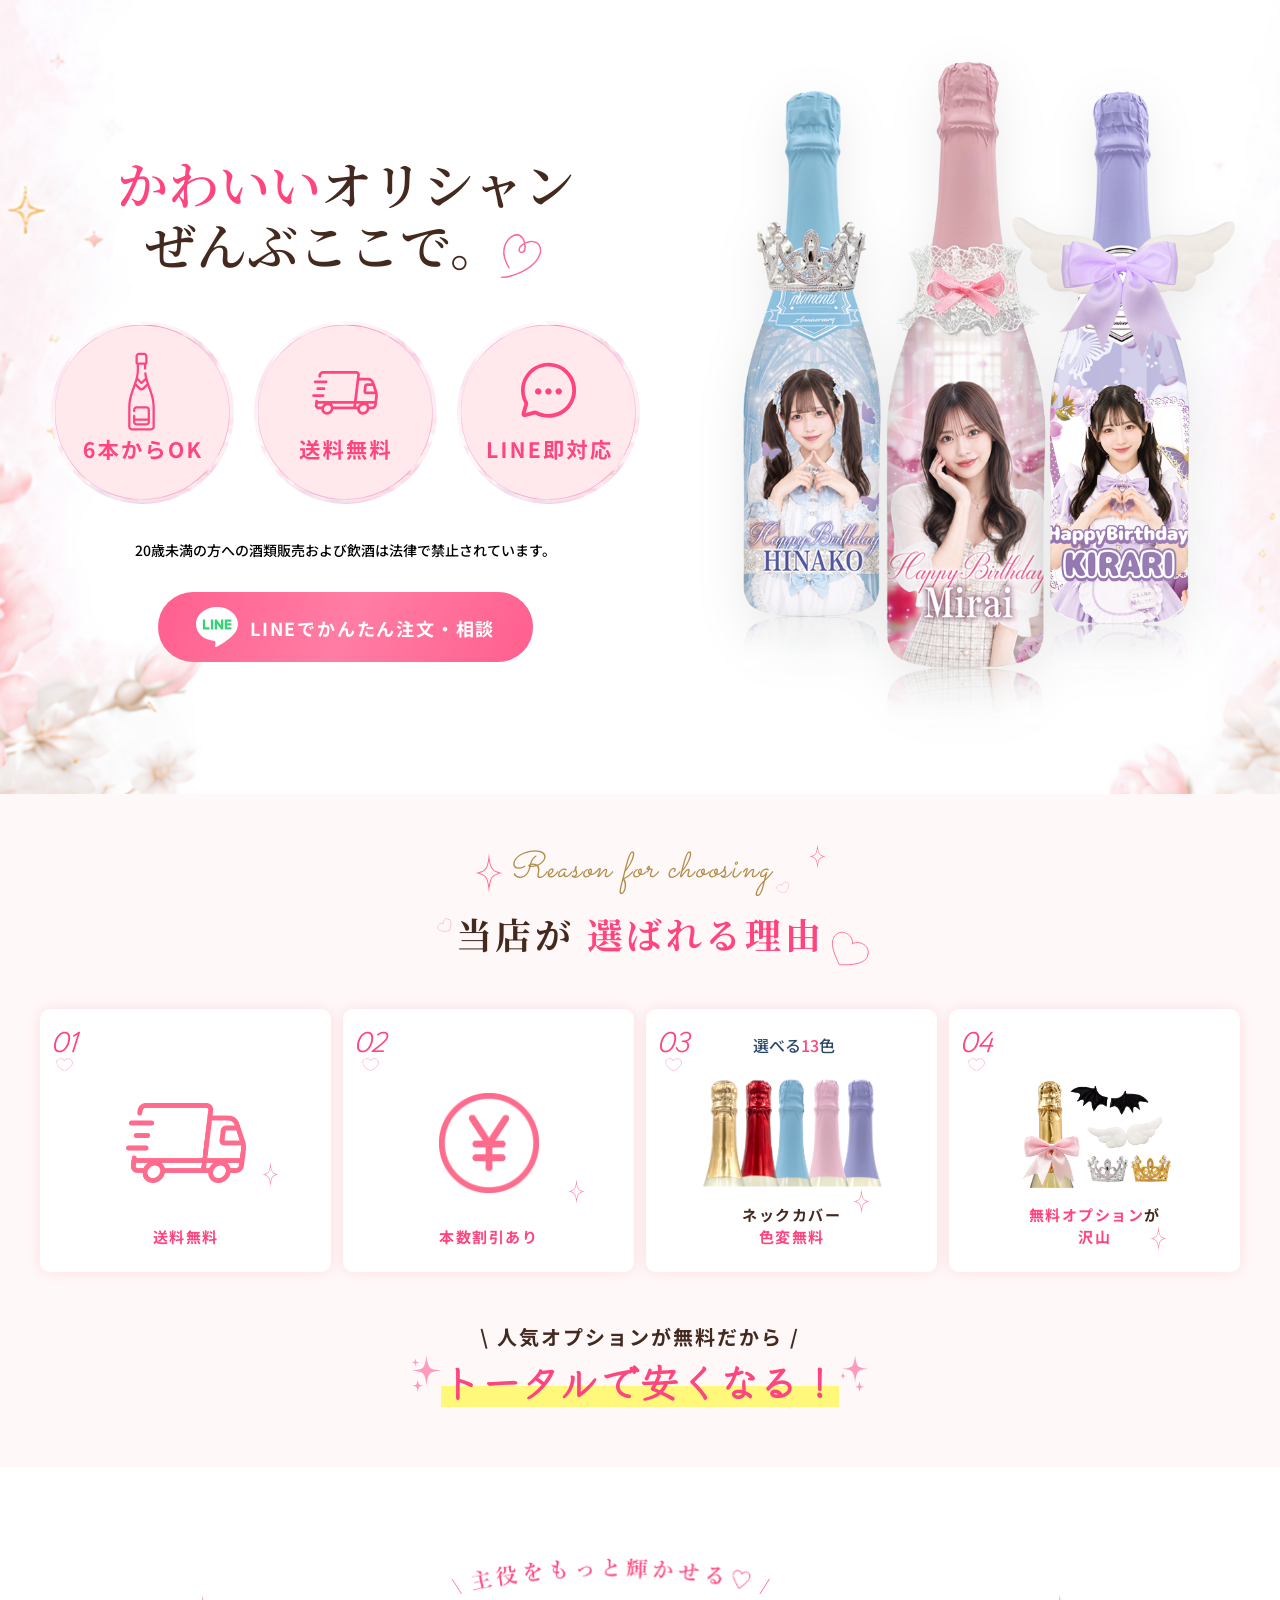
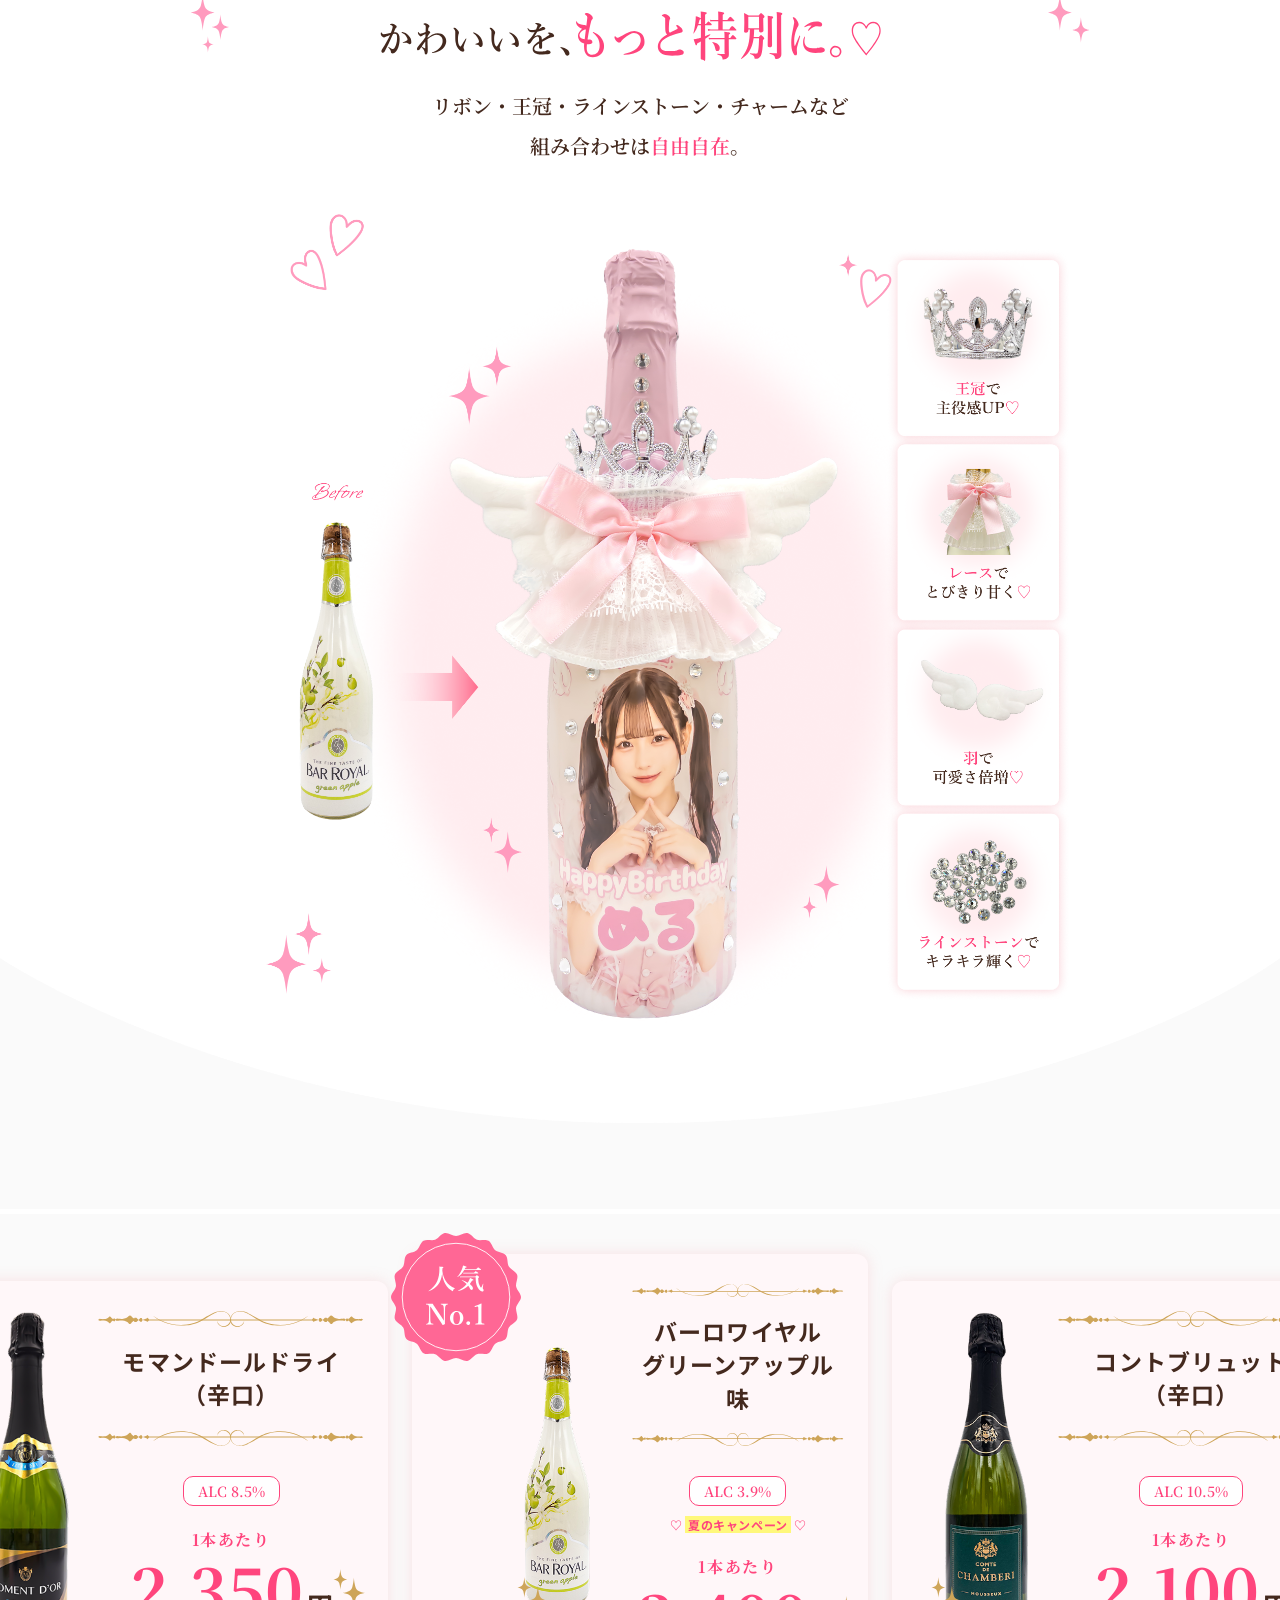
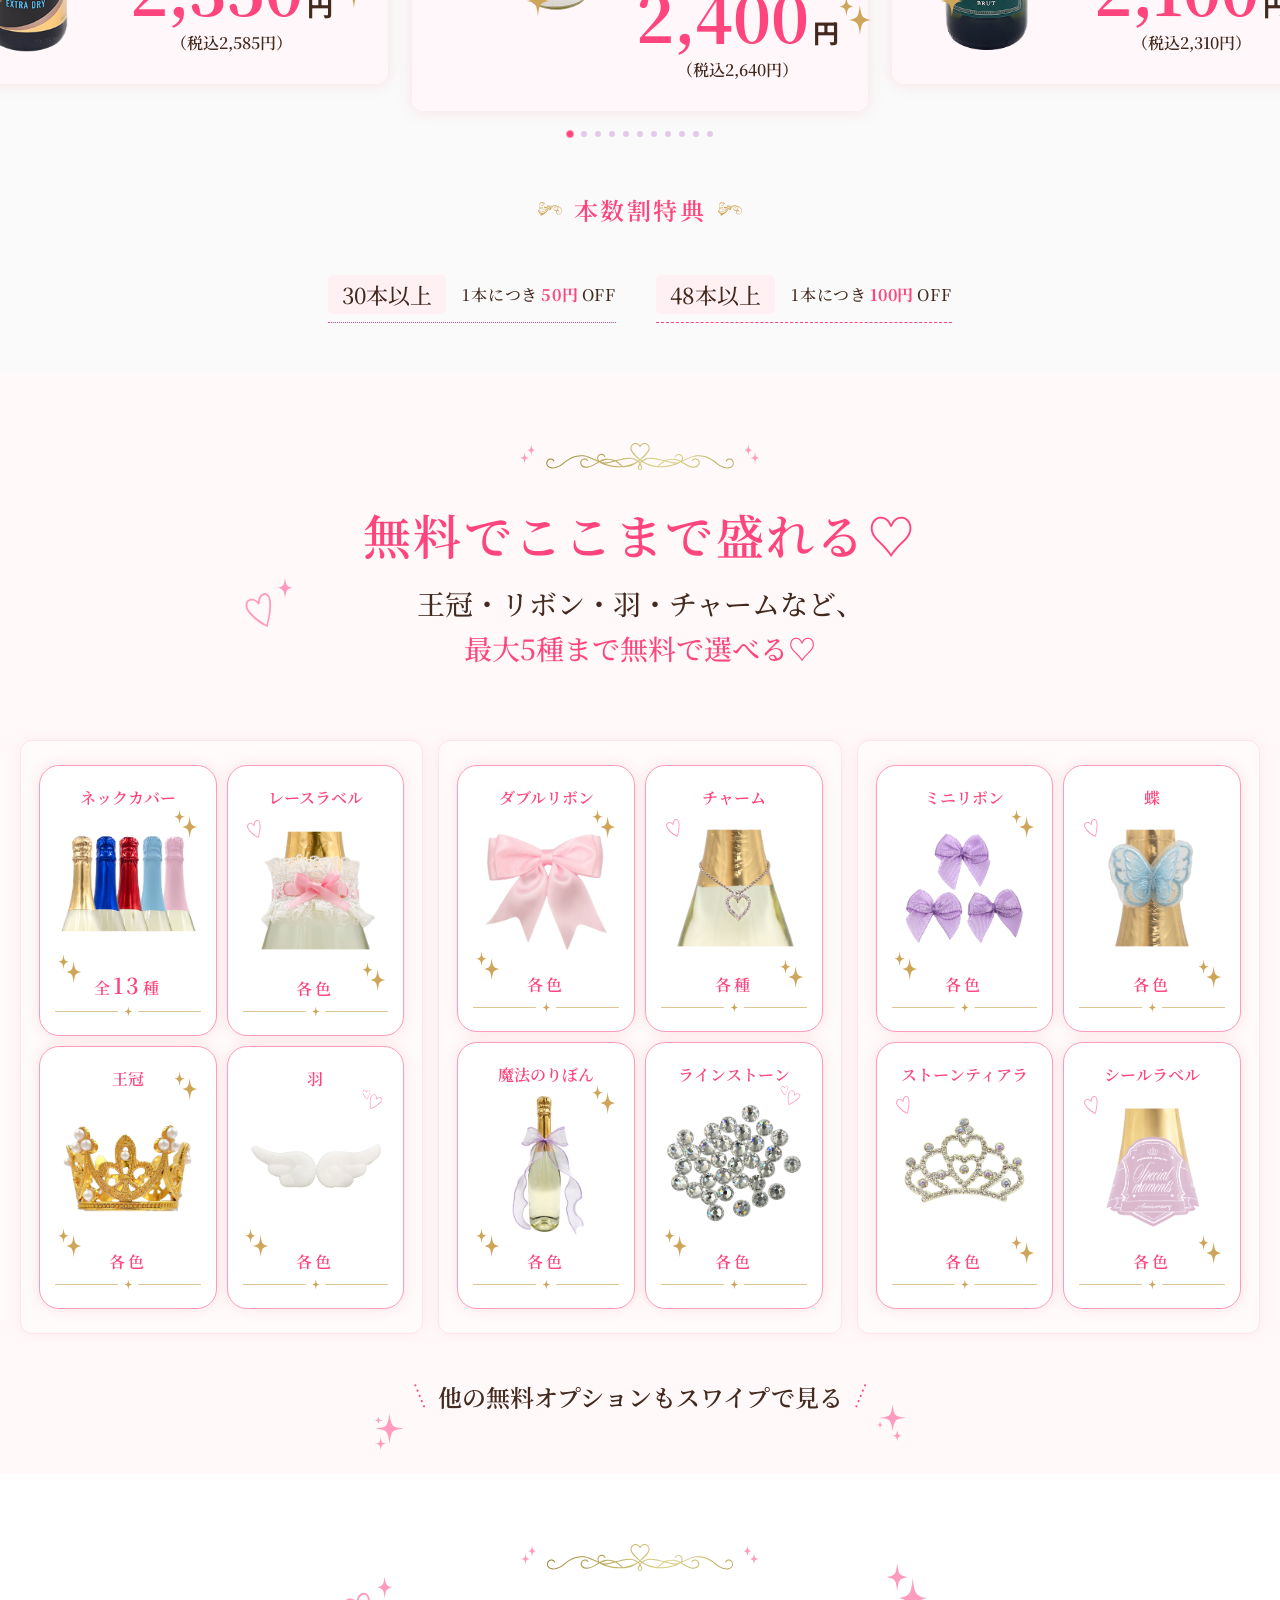
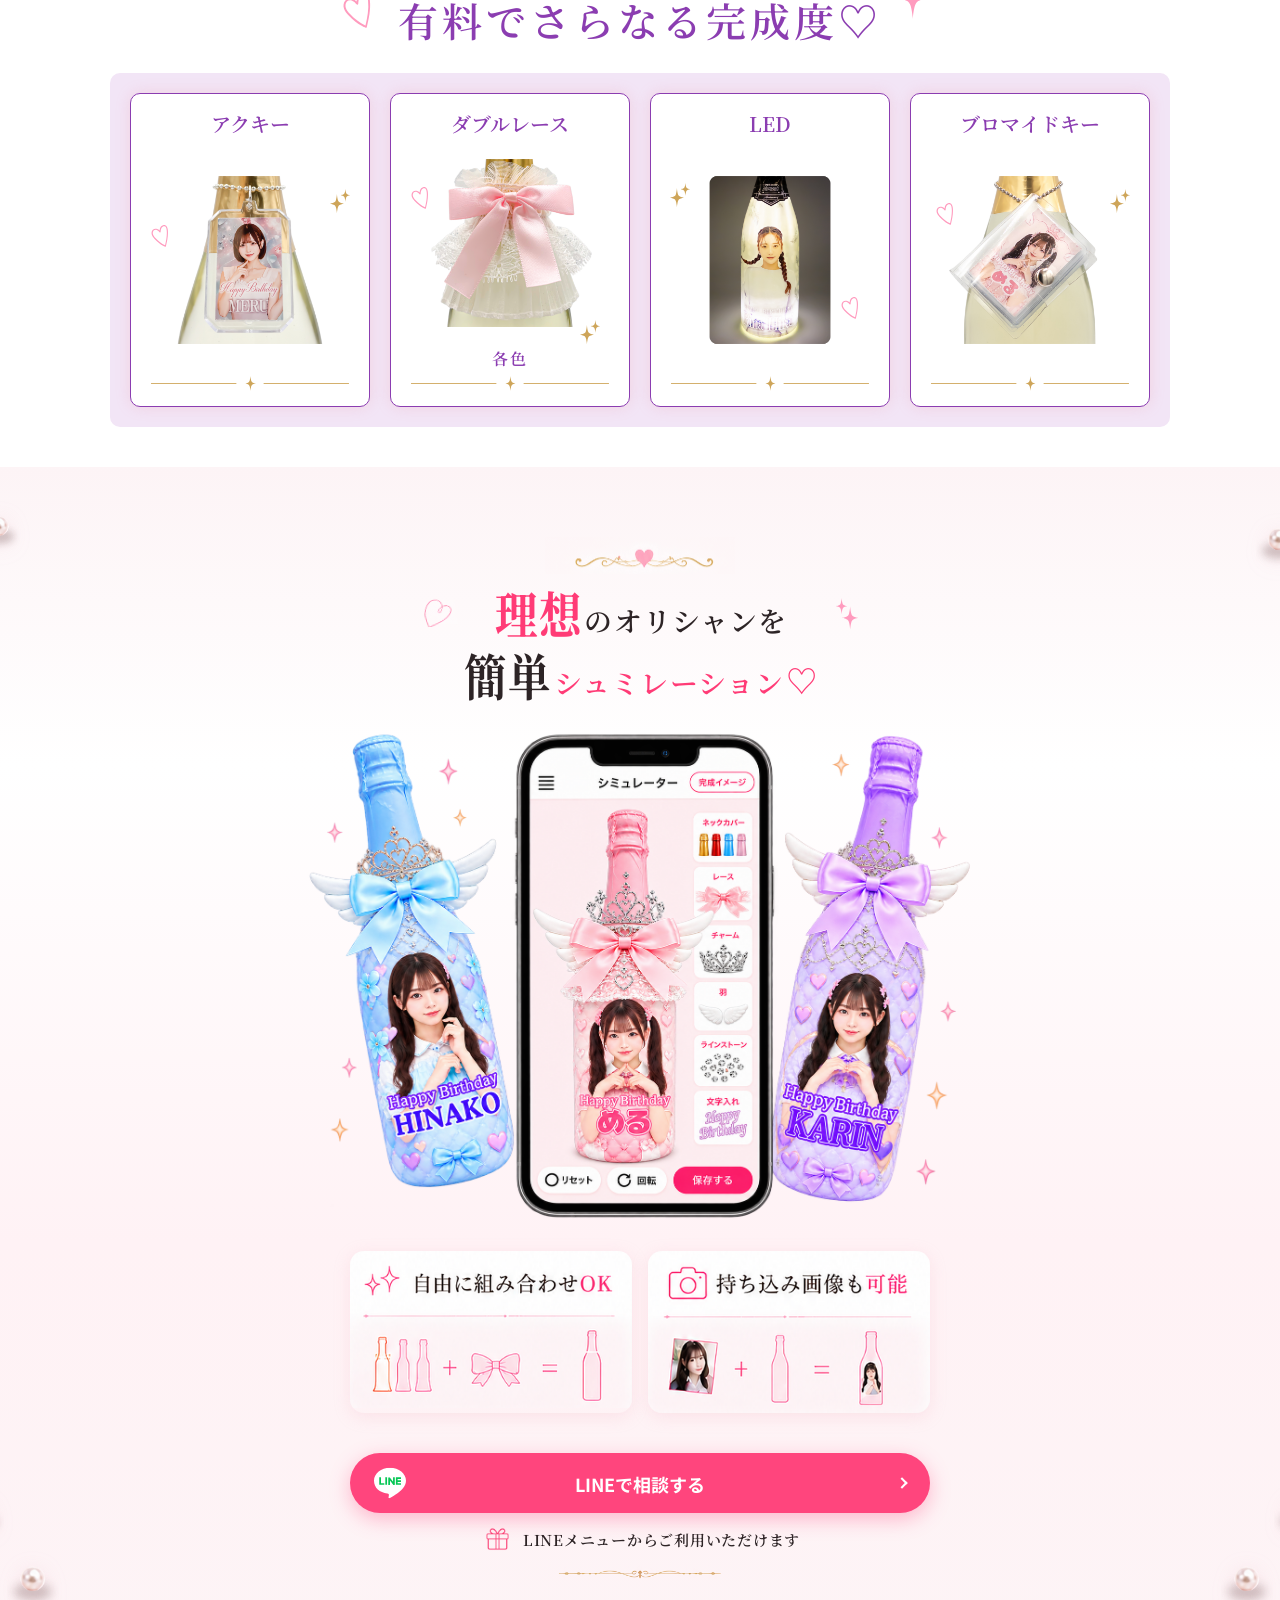
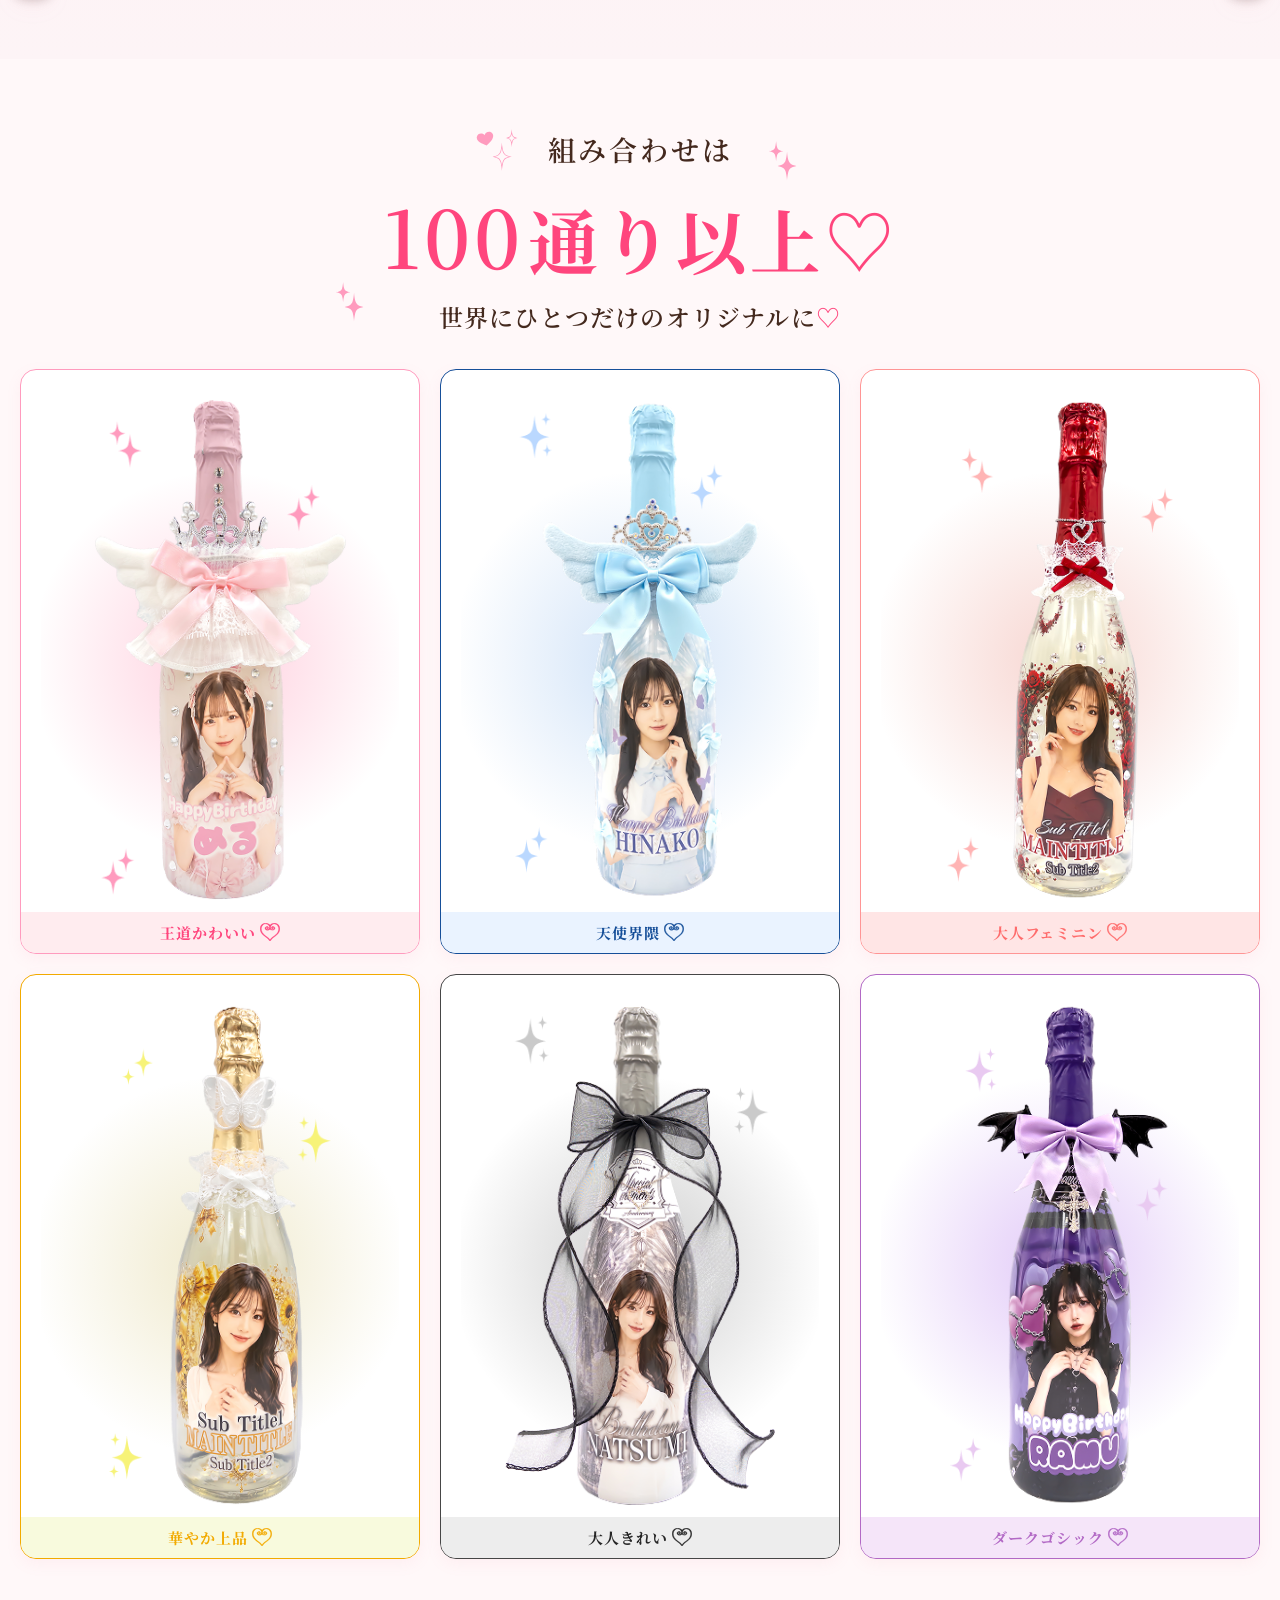
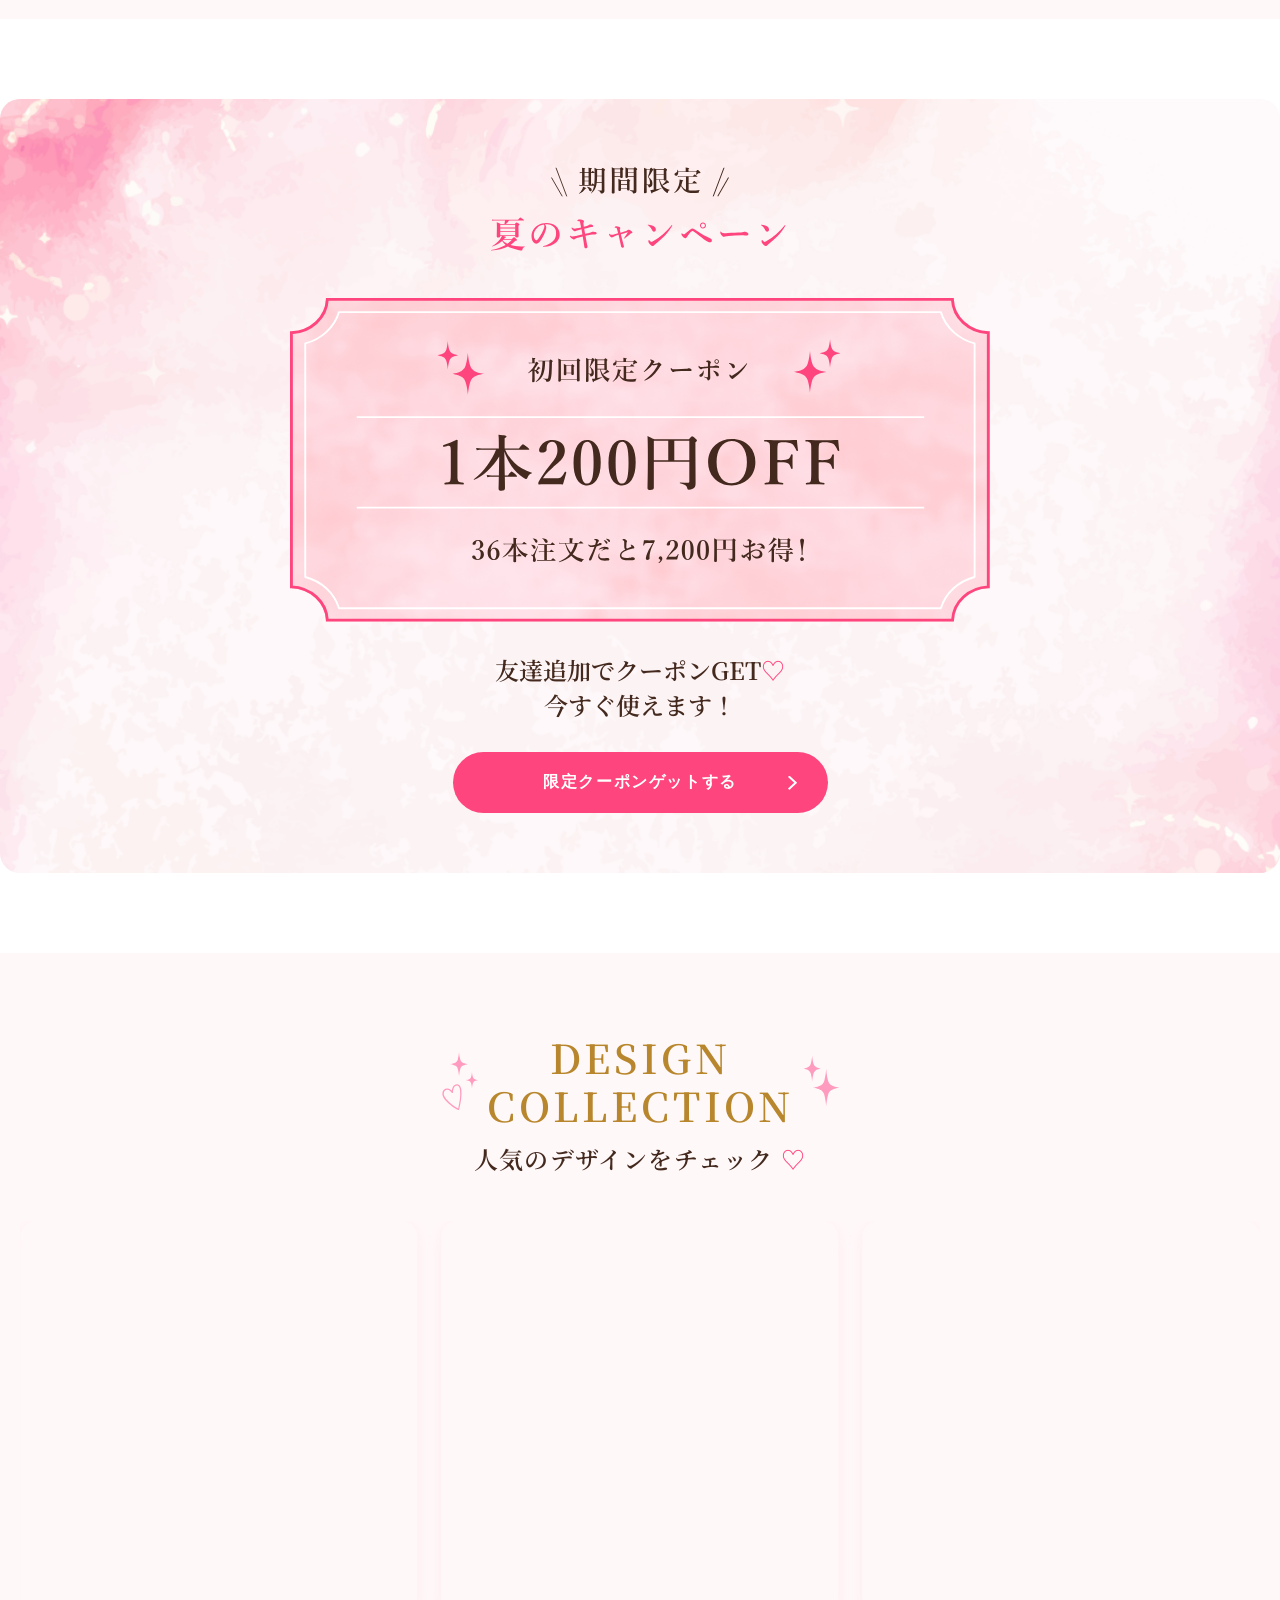
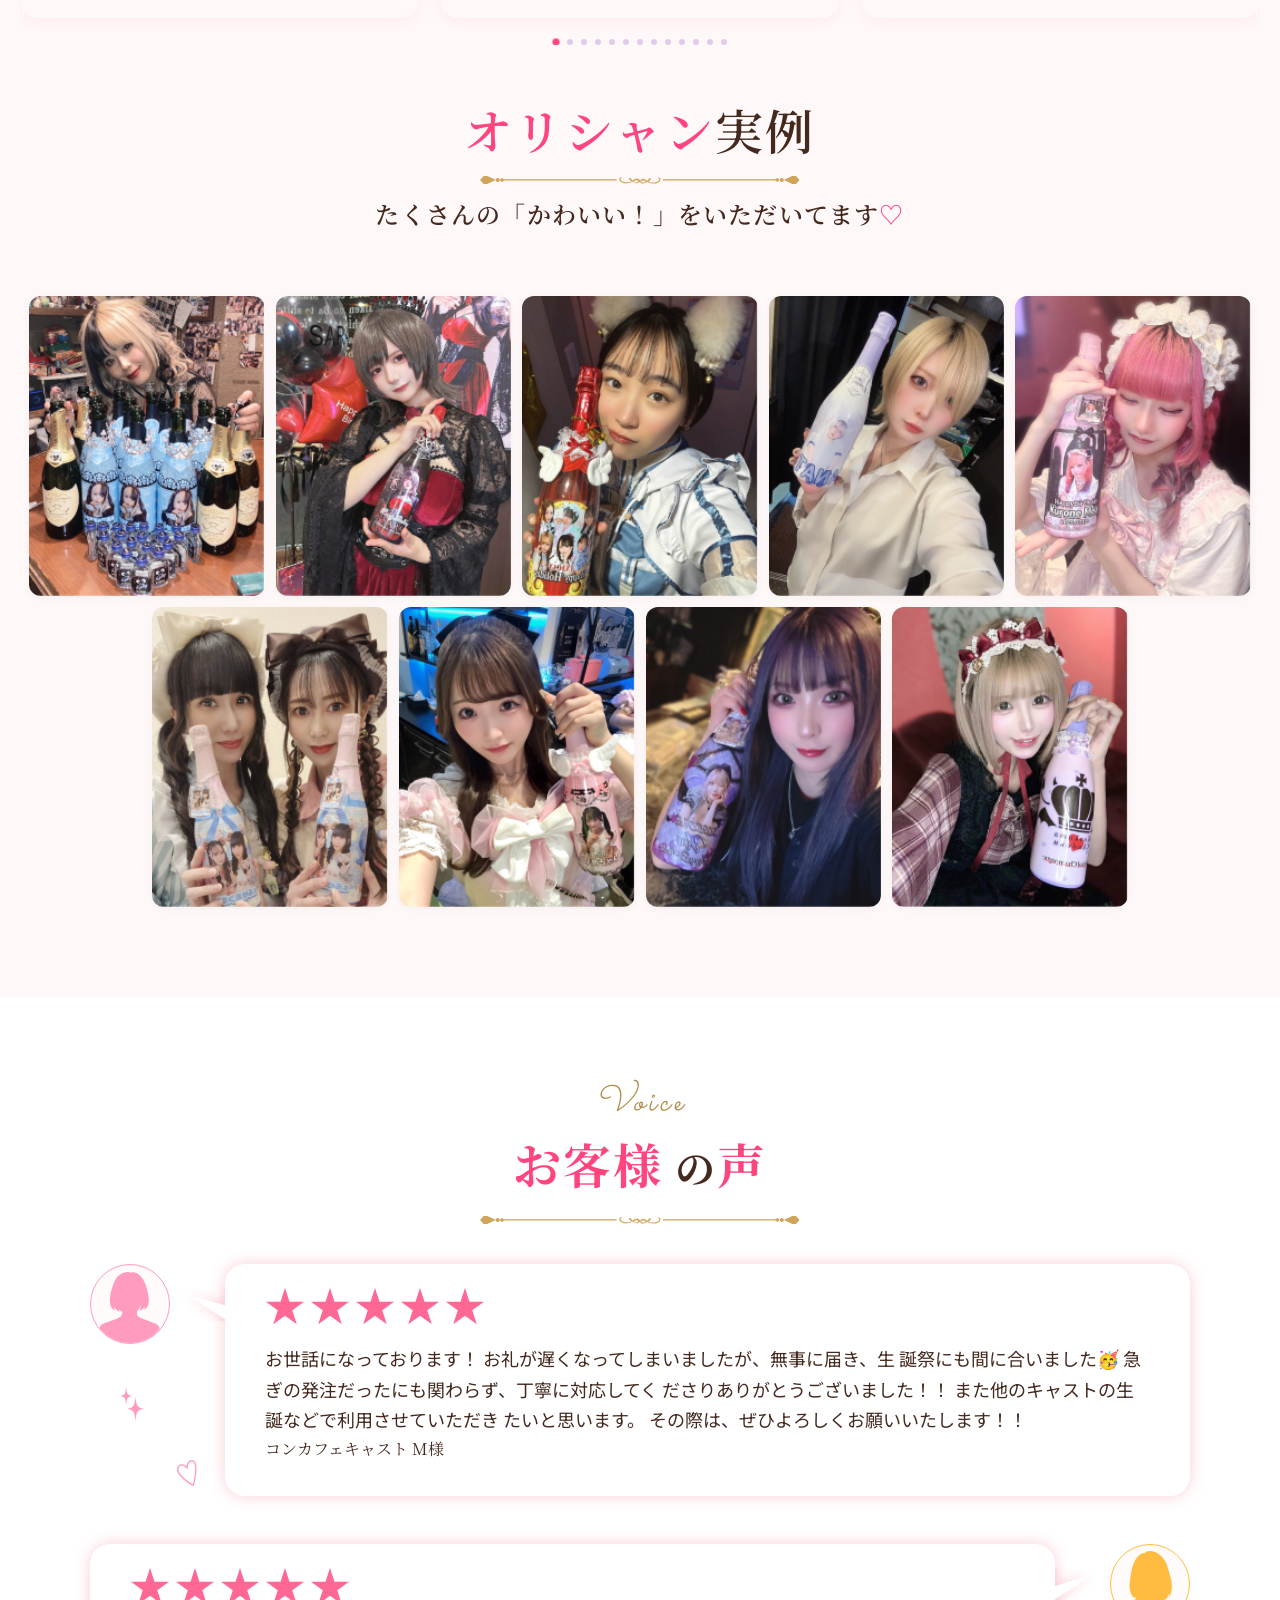
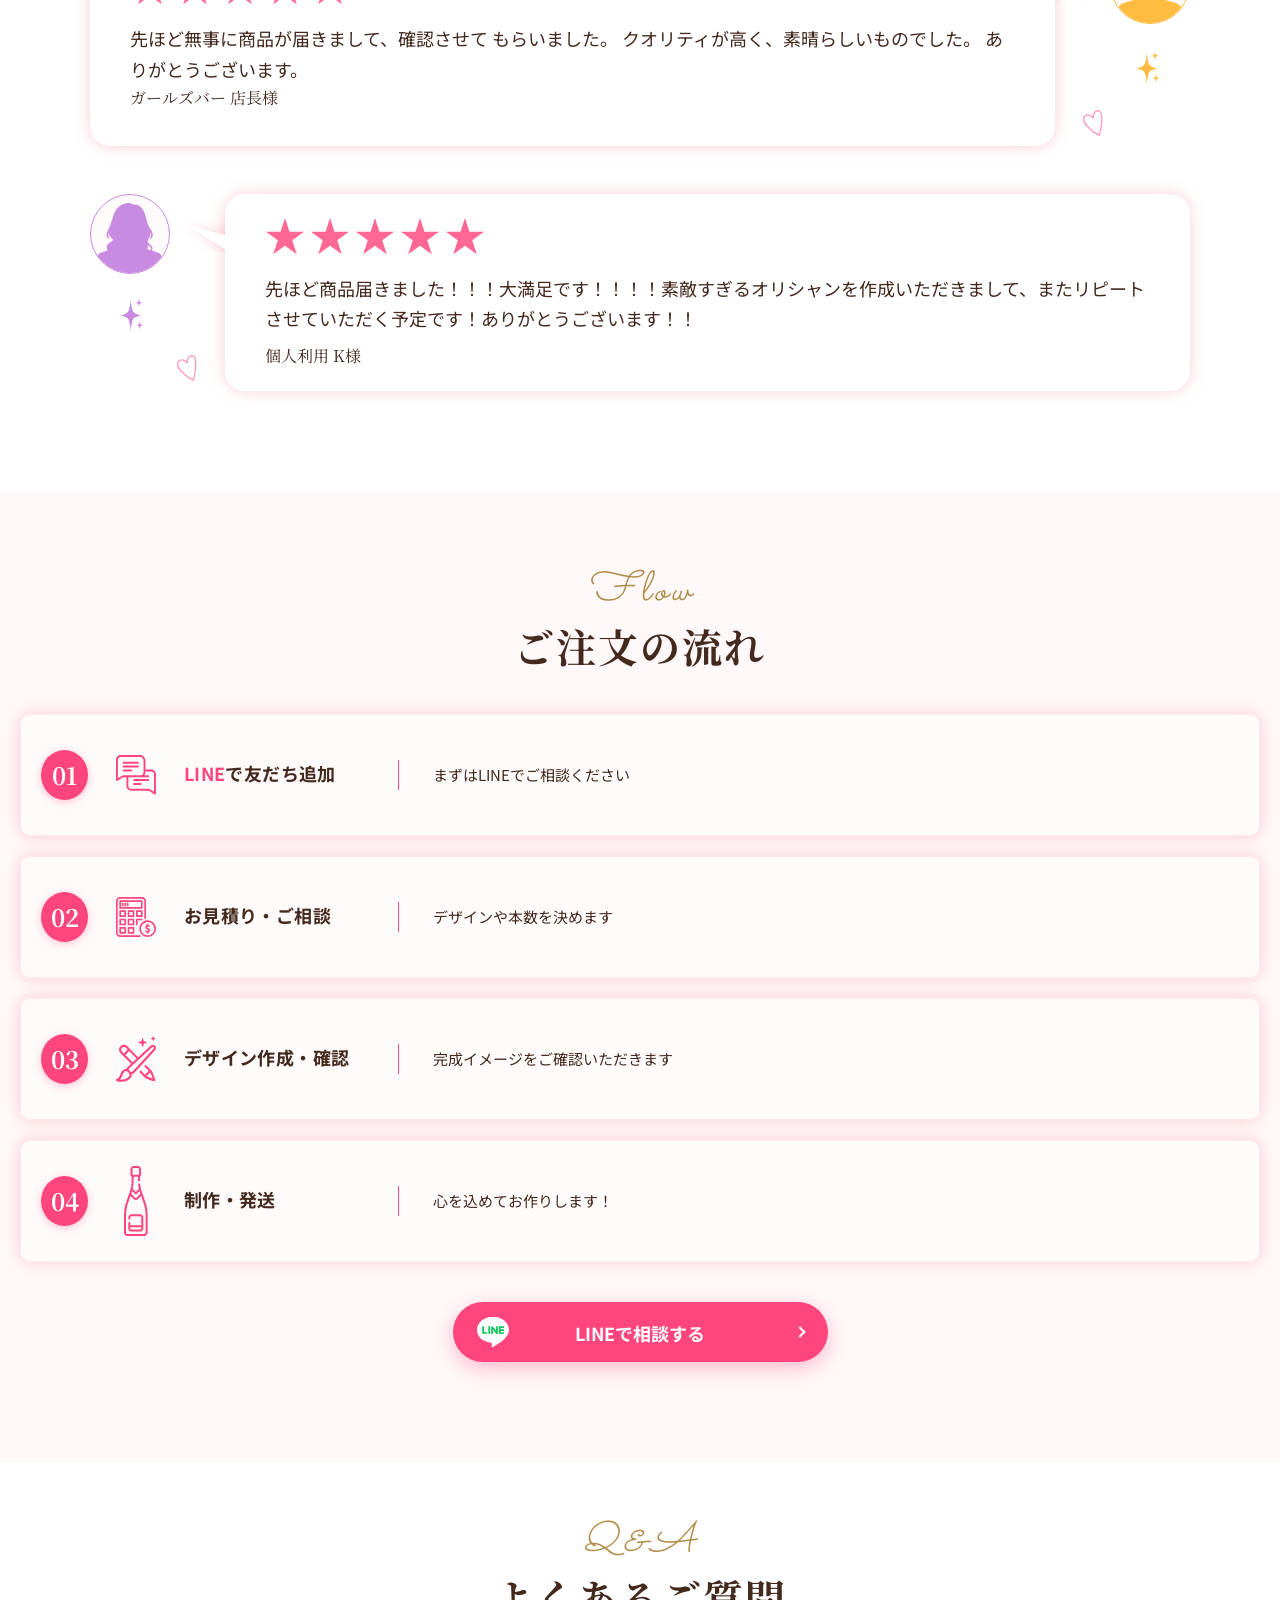
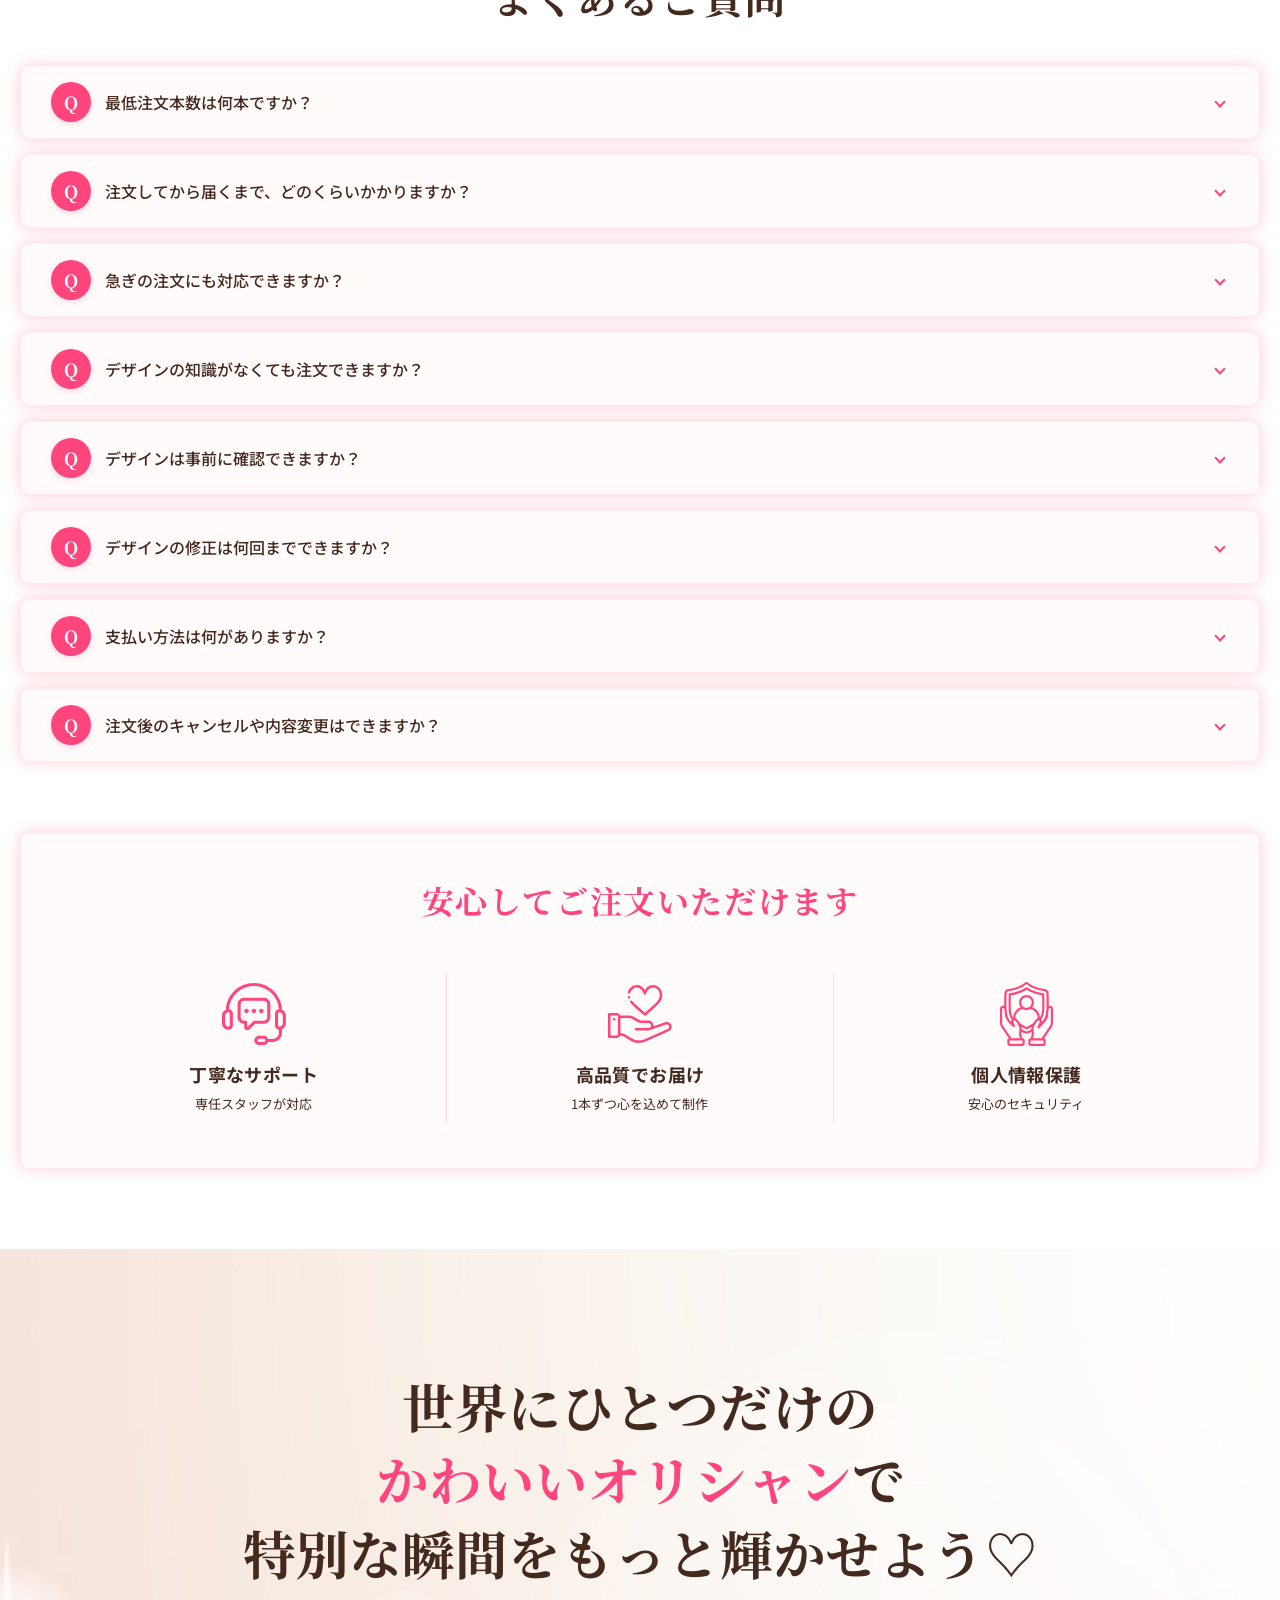
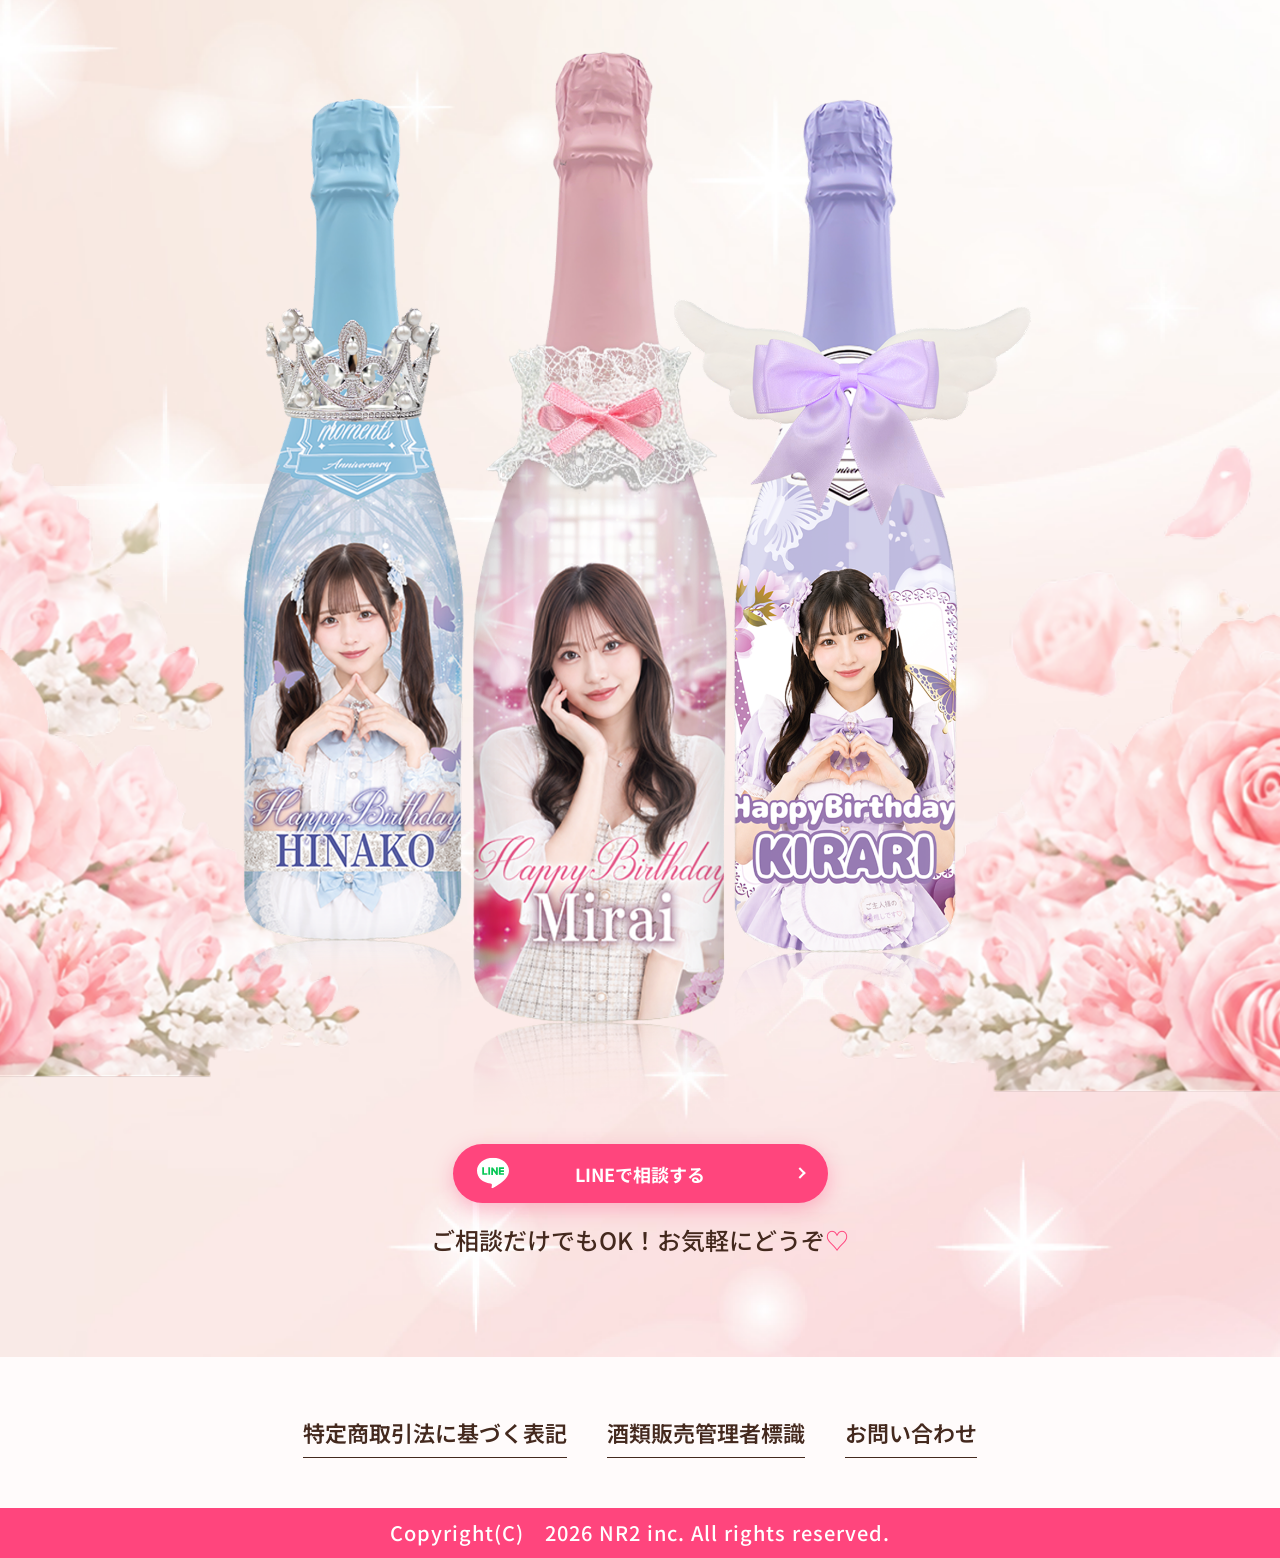
==== index.html @ 3a75bca7 "refactor: improve simulation title layout and typography with responsive styling and refined decorat" ====
<!DOCTYPE html>
<html lang="ja">

<head>
  <meta charset="UTF-8">
  <meta name="viewport" content="width=device-width, initial-scale=1.0">
  <title>かわいいオリシャン ぜんぶここで。</title>
  <meta name="description" content="かわいいオリジナルシャンパン（オリシャン）の作成ならこちら。6本からOK、送料無料、LINEで即対応！">
  <link rel="preconnect" href="https://fonts.googleapis.com">
  <link rel="preconnect" href="https://fonts.gstatic.com" crossorigin>
  <link
    href="https://fonts.googleapis.com/css2?family=Inter:ital,opsz,wght@0,14..32,100..900;1,14..32,100..900&family=Josefin+Sans:ital,wght@0,100..700;1,100..700&family=Noto+Sans+JP:wght@100..900&family=Noto+Serif+JP:wght@200..900&family=Philosopher:ital,wght@0,400;0,700;1,400;1,700&family=Playwrite+US+Trad:wght@100..400&family=Sacramento&display=swap"
    rel="stylesheet">
  <link
    href="https://fonts.googleapis.com/css2?family=Noto+Sans+JP:wght@400;500;700;900&family=Noto+Serif+JP:wght@600;700&family=Playfair+Display:ital,wght@1,500&display=swap"
    rel="stylesheet">
  <link
    href="https://fonts.googleapis.com/css2?family=Inter:ital,opsz,wght@0,14..32,100..900;1,14..32,100..900&family=Josefin+Sans:ital,wght@0,100..700;1,100..700&family=Noto+Sans+JP:wght@100..900&family=Noto+Serif+JP:wght@200..900&family=Philosopher:ital,wght@0,400;0,700;1,400;1,700&family=Sacramento&display=swap"
    rel="stylesheet">
  <link rel="stylesheet" href="style.css?v=1.2">
</head>

<body>
  <div class="page-container">
    <header class="hero-section">
      <div class="hero-inner">
        <div class="hero-left-content">
          <div class="hero-title-container">
            <h1 class="hero-title">
              <span class="text-pink">かわいい</span>オリシャン<br>
              ぜんぶここで。<span class="heart-wrapper"><img src="assets/heart-banner.png" alt="ハート" class="heart-icon"></span>
            </h1>
          </div>

          <div class="hero-info-container">
            <div class="badges-row">
              <div class="badges-card">
                <img src="assets/bottle-circle.svg" alt="">
              </div>
              <div class="badges-card">
                <img src="assets/bottle-circle-2.svg" alt="">
              </div>
              <div class="badges-card">
                <img src="assets/bottle-circle-3.svg" alt="">
              </div>
            </div>

            <p class="warning-text">
              20歳未満の方への酒類販売および飲酒は法律で禁止されています。
            </p>

            <div class="cta-wrapper">
              <a href="#" class="cta-button" id="line-cta">
                <img src="assets/line-icon.svg" alt="LINE" class="cta-icon">
                <span>LINEでかんたん注文・相談</span>
              </a>
            </div>
          </div>
        </div>

        <div class="bottles-container">
          <img src="assets/bottles-group.png" alt="オリジナルシャンパン" class="bottles-group-img">
        </div>
      </div>
    </header>

    <section class="reason-for-choosing">
      <div class="reason-header-container">
        <div class="reason-english-title">
          <img src="assets/star.svg" alt="sparkle" class="sparkle-icon-small left">
          <span class="english-text">Reason for choosing</span>
          <img src="assets/heart.svg" alt="heart" class="heart-icon-small">
          <img src="assets/star.svg" alt="sparkle" class="sparkle-icon-small right">
        </div>
        <h2 class="reason-japanese-title">
          <img src="assets/heart.svg" alt="heart" class="title-heart-left">
          当店が<span class="text-pink">選ばれる理由</span>
          <img src="assets/heart.svg" alt="heart" class="title-heart-right">
        </h2>
      </div>

      <div class="reasons-grid">
        <div class="reason-card">
          <div class="card-header">
            <div class="card-header-left">
              <span class="card-number">01</span>
              <img src="assets/heart.svg" alt="heart" class="card-heart">
            </div>
          </div>
          <div class="card-media">
            <img src="assets/truck-icon.png" alt="送料無料" class="card-img-truck">
          </div>
          <h3 class="card-title text-pink">送料無料</h3>
          <img src="assets/star.svg" alt="sparkle" class="card-sparkle first">
        </div>
        <div class="reason-card">
          <div class="card-header">
            <div class="card-header-left">
              <span class="card-number">02</span>
              <img src="assets/heart.svg" alt="heart" class="card-heart">
            </div>
          </div>
          <div class="card-media card-media-center">
            <img src="assets/y-icon.png" alt="本数割引あり" class="card-img-product4">
          </div>
          <h3 class="card-title text-pink">本数割引あり</h3>
          <img src="assets/star.svg" alt="sparkle" class="card-sparkle fourth">
        </div>
        <div class="reason-card">
          <div class="card-header">
            <div class="card-header-left">
              <span class="card-number">03</span>
              <img src="assets/heart.svg" alt="heart" class="card-heart">
            </div>
            <div class="card-header-right">
              <span class="badge-top">選べる<span class="text-pink">13</span>色</span>
            </div>
          </div>
          <div class="card-media">
            <img src="assets/bottles-card-img.png" alt="ネックカバー" class="card-img-product1">
          </div>
          <h3 class="card-title">ネックカバー<br><span class="text-pink">色変無料</span></h3>
          <img src="assets/star.svg" alt="sparkle" class="card-sparkle second">
        </div>



        <div class="reason-card">
          <div class="card-header">
            <div class="card-header-left">
              <span class="card-number">04</span>
              <img src="assets/heart.svg" alt="heart" class="card-heart">
            </div>
          </div>
          <div class="card-media">
            <img src="assets/product-2.png" alt="無料オプションが沢山" class="card-img-product2">
          </div>
          <h3 class="card-title"><span class="text-pink">無料オプション</span>が<br><span class="text-pink">沢山</span></h3>
          <img src="assets/star.svg" alt="sparkle" class="card-sparkle third">
        </div>


      </div>

      <div class="reason-footer">
        <p class="footer-sub-text">\ 人気オプションが無料だから /</p>
        <h3 class="footer-main-text">
          <img src="assets/start-filled-1.svg" alt="sparkle" class="footer-sparkle-img sparkle-left">
          <span class="highlight-underline">トータルで安くなる！</span>
          <img src="assets/star-filled-2.svg" alt="sparkle" class="footer-sparkle-img sparkle-right">
        </h3>
      </div>
    </section>

    <section class="line-up-section">
      <div class="line-up-header">
        <img src="./assets/title-sec.svg" alt="ラインナップ" class="not-show">
        <img src="./assets/title-sec-pc.svg" alt="ラインナップ" class="show">
        <img src="./assets/sec-divider.png" alt="divider" class="not-show">
        <h3>
          リボン・王冠・ラインストーン・チャームなど<br />
          組み合わせは<span class="text-pink">自由自在</span>。
        </h3>
      </div>
      <div class="content-section-second">
        <img src="./assets/sp.png" alt="" class="not-show">
        <img src="./assets/pc.png" alt="" class="show">
      </div>

      <!-- Product Slider Container -->
      <div class="product-slider-wrapper">
        <div class="product-slider-track">
          <!-- Slide 1 (Green Apple) -->
          <div class="product-slider-slide">
            <div class="product-card no-1-badge">
              <img src="./assets/no-1-badge.svg" alt="人気No.1" class="product-badge-no1">
              <div class="product-left">
                <img src="./assets/real-bottle-1.png" alt="バーロワイヤル グリーンアップル味" class="product-bottle-img">
                <img src="./assets/charcol-stars.svg" alt="sparkle" class="product-stars-left">
              </div>
              <div class="product-right">
                <img src="./assets/divider-top.svg" alt="divider" class="product-divider divider-top">
                <h4 class="product-title-text">バーロワイヤル<br>グリーンアップル味</h4>
                <img src="./assets/divider-bottom.svg" alt="divider" class="product-divider divider-bottom">
                <div class="alc-badge">ALC 3.9%</div>
                <span class="campaign-badge-wrapper">♡
                  <div class="campaign-badge">夏のキャンペーン</div> ♡
                </span>
                <div class="price-label">1本あたり</div>
                <div class="price-value-container">
                  <span class="price-number">2,400</span><span class="price-unit">円</span>
                  <img src="./assets/charcol-stars.svg" alt="sparkle" class="product-stars-right">
                </div>
                <div class="tax-text">（税込2,640円）</div>
              </div>
            </div>
          </div>
          <!-- Slide 2 (Conto Brut) -->
          <div class="product-slider-slide">
            <div class="product-card">
              <div class="product-left">
                <img src="./assets/real-bottle-3.png" alt="コントブリュット (辛口)" class="product-bottle-img">
                <img src="./assets/charcol-stars.svg" alt="sparkle" class="product-stars-left">
              </div>
              <div class="product-right">
                <img src="./assets/divider-top.svg" alt="divider" class="product-divider divider-top">
                <h4 class="product-title-text">コントブリュット<br>（辛口）</h4>
                <img src="./assets/divider-bottom.svg" alt="divider" class="product-divider divider-bottom">
                <div class="alc-badge">ALC 10.5%</div>
                <div class="price-label">1本あたり</div>
                <div class="price-value-container">
                  <span class="price-number">2,100</span><span class="price-unit">円</span>
                  <img src="./assets/charcol-stars.svg" alt="sparkle" class="product-stars-right">
                </div>
                <div class="tax-text">（税込2,310円）</div>
              </div>
            </div>
          </div>
          <!-- Slide 3 (Mommendol Ice) -->
          <div class="product-slider-slide">
            <div class="product-card">
              <div class="product-left">
                <img src="./assets/real-bottle-4.png" alt="モマンドールアイス (甘口)" class="product-bottle-img">
                <img src="./assets/charcol-stars.svg" alt="sparkle" class="product-stars-left">
              </div>
              <div class="product-right">
                <img src="./assets/divider-top.svg" alt="divider" class="product-divider divider-top">
                <h4 class="product-title-text">モマンドールアイス<br>（甘口）</h4>
                <img src="./assets/divider-bottom.svg" alt="divider" class="product-divider divider-bottom">
                <div class="alc-badge">ALC 8.5%</div>
                <div class="price-label">1本あたり</div>
                <div class="price-value-container">
                  <span class="price-number">2,350</span><span class="price-unit">円</span>
                  <img src="./assets/charcol-stars.svg" alt="sparkle" class="product-stars-right">
                </div>
                <div class="tax-text">（税込2,585円）</div>
              </div>
            </div>
          </div>
          <!-- Slide 4 (Cidre) -->
          <div class="product-slider-slide">
            <div class="product-card no-1-badge">
              <img src="./assets/no-2-badge.svg" alt="度数2%" class="product-badge-no1">
              <div class="product-left">
                <img src="./assets/real-bottle-5.png" alt="シードル" class="product-bottle-img">
                <img src="./assets/charcol-stars.svg" alt="sparkle" class="product-stars-left">
              </div>
              <div class="product-right">
                <img src="./assets/divider-top.svg" alt="divider" class="product-divider divider-top">
                <h4 class="product-title-text">シードル</h4>
                <img src="./assets/divider-bottom.svg" alt="divider" class="product-divider divider-bottom">
                <div class="alc-badge">ALC 2%</div>
                <div class="price-label">1本あたり</div>
                <div class="price-value-container">
                  <span class="price-number">2,600</span><span class="price-unit">円</span>
                  <img src="./assets/charcol-stars.svg" alt="sparkle" class="product-stars-right">
                </div>
                <div class="tax-text">（税込2,860円）</div>
              </div>
            </div>
          </div>
          <!-- Slide 5 (Listel Grape) -->
          <div class="product-slider-slide">
            <div class="product-card">
              <div class="product-left">
                <img src="./assets/real-bottle-6.png" alt="リステルグレープ (甘口)" class="product-bottle-img">
                <img src="./assets/charcol-stars.svg" alt="sparkle" class="product-stars-left">
              </div>
              <div class="product-right">
                <img src="./assets/divider-top.svg" alt="divider" class="product-divider divider-top">
                <h4 class="product-title-text">リステルグレープ<br>（甘口）</h4>
                <img src="./assets/divider-bottom.svg" alt="divider" class="product-divider divider-bottom">
                <div class="alc-badge">ALC 2.5%</div>
                <div class="price-label">1本あたり</div>
                <div class="price-value-container">
                  <span class="price-number">2,770</span><span class="price-unit">円</span>
                  <img src="./assets/charcol-stars.svg" alt="sparkle" class="product-stars-right">
                </div>
                <div class="tax-text">（税込3,047円）</div>
              </div>
            </div>
          </div>
          <!-- Slide 6 (Non-Alcohol White Grape) -->
          <div class="product-slider-slide">
            <div class="product-card">
              <div class="product-left">
                <img src="./assets/real-bottle-7.png" alt="ノンアルコール ホワイトグレープ (甘口)" class="product-bottle-img">
                <img src="./assets/charcol-stars.svg" alt="sparkle" class="product-stars-left">
              </div>
              <div class="product-right">
                <img src="./assets/divider-top.svg" alt="divider" class="product-divider divider-top">
                <h4 class="product-title-text">ノンアルコール<br>ホワイトグレープ<br>（甘口）</h4>
                <img src="./assets/divider-bottom.svg" alt="divider" class="product-divider divider-bottom">
                <div class="price-label">1本あたり</div>
                <div class="price-value-container">
                  <span class="price-number">2,150</span><span class="price-unit">円</span>
                  <img src="./assets/charcol-stars.svg" alt="sparkle" class="product-stars-right">
                </div>
                <div class="tax-text">（税込2,365円）</div>
              </div>
            </div>
          </div>
          <!-- Slide 7 (Delica Plan) -->
          <div class="product-slider-slide">
            <div class="product-card">
              <div class="product-left">
                <img src="./assets/real-bottle-8.png" alt="デリカプラン (やや甘口)" class="product-bottle-img">
                <img src="./assets/charcol-stars.svg" alt="sparkle" class="product-stars-left">
              </div>
              <div class="product-right">
                <img src="./assets/divider-top.svg" alt="divider" class="product-divider divider-top">
                <h4 class="product-title-text">デリカプラン<br>（やや甘口）</h4>
                <img src="./assets/divider-bottom.svg" alt="divider" class="product-divider divider-bottom">
                <div class="alc-badge">ALC 8.5%</div>
                <div class="price-label">1本あたり</div>
                <div class="price-value-container">
                  <span class="price-number">2,550</span><span class="price-unit">円</span>
                  <img src="./assets/charcol-stars.svg" alt="sparkle" class="product-stars-right">
                </div>
                <div class="tax-text">（税込2,805円）</div>
              </div>
            </div>
          </div>
          <!-- Slide 8 (Bar Royal Strawberry) -->
          <div class="product-slider-slide">
            <div class="product-card">
              <div class="product-left">
                <img src="./assets/real-bottle-9.png" alt="バーロワイヤル ストロベリー味 (甘口)" class="product-bottle-img">
                <img src="./assets/charcol-stars.svg" alt="sparkle" class="product-stars-left">
              </div>
              <div class="product-right">
                <img src="./assets/divider-top.svg" alt="divider" class="product-divider divider-top">
                <h4 class="product-title-text">バーロワイヤル<br>ストロベリー味<br>（甘口）</h4>
                <img src="./assets/divider-bottom.svg" alt="divider" class="product-divider divider-bottom">
                <div class="alc-badge">ALC 3.9%</div>
                <div class="price-label">1本あたり</div>
                <div class="price-value-container">
                  <span class="price-number">2,600</span><span class="price-unit">円</span>
                  <img src="./assets/charcol-stars.svg" alt="sparkle" class="product-stars-right">
                </div>
                <div class="tax-text">（税込2,860円）</div>
              </div>
            </div>
          </div>
          <!-- Slide 9 (Patio Peach) -->
          <div class="product-slider-slide">
            <div class="product-card">
              <div class="product-left">
                <img src="./assets/real-bottle-10.png" alt="パティオピーチ (甘口)" class="product-bottle-img">
                <img src="./assets/charcol-stars.svg" alt="sparkle" class="product-stars-left">
              </div>
              <div class="product-right">
                <img src="./assets/divider-top.svg" alt="divider" class="product-divider divider-top">
                <h4 class="product-title-text">パティオピーチ<br>（甘口）</h4>
                <img src="./assets/divider-bottom.svg" alt="divider" class="product-divider divider-bottom">
                <div class="alc-badge">ALC 4%</div>
                <div class="price-label">1本あたり</div>
                <div class="price-value-container">
                  <span class="price-number">2,600</span><span class="price-unit">円</span>
                  <img src="./assets/charcol-stars.svg" alt="sparkle" class="product-stars-right">
                </div>
                <div class="tax-text">（税込2,860円）</div>
              </div>
            </div>
          </div>
          <!-- Slide 10 (Non-Alcohol Montigny Brut) -->
          <div class="product-slider-slide">
            <div class="product-card">
              <div class="product-left">
                <img src="./assets/real-bottle-11.png" alt="ノンアルコール モンテニューブリュット (辛口)" class="product-bottle-img">
                <img src="./assets/charcol-stars.svg" alt="sparkle" class="product-stars-left">
              </div>
              <div class="product-right">
                <img src="./assets/divider-top.svg" alt="divider" class="product-divider divider-top">
                <h4 class="product-title-text">ノンアルコール<br>モンテニューブリュット<br>（辛口）</h4>
                <img src="./assets/divider-bottom.svg" alt="divider" class="product-divider divider-bottom">
                <div class="price-label">1本あたり</div>
                <div class="price-value-container">
                  <span class="price-number">2,600</span><span class="price-unit">円</span>
                  <img src="./assets/charcol-stars.svg" alt="sparkle" class="product-stars-right">
                </div>
                <div class="tax-text">（税込2,860円）</div>
              </div>
            </div>
          </div>
          <!-- Slide 11 (Mommendol Dry) -->
          <div class="product-slider-slide">
            <div class="product-card">
              <div class="product-left">
                <img src="./assets/real-bottle-12.png" alt="モマンドールドライ (辛口)" class="product-bottle-img">
                <img src="./assets/charcol-stars.svg" alt="sparkle" class="product-stars-left">
              </div>
              <div class="product-right">
                <img src="./assets/divider-top.svg" alt="divider" class="product-divider divider-top">
                <h4 class="product-title-text">モマンドールドライ<br>（辛口）</h4>
                <img src="./assets/divider-bottom.svg" alt="divider" class="product-divider divider-bottom">
                <div class="alc-badge">ALC 8.5%</div>
                <div class="price-label">1本あたり</div>
                <div class="price-value-container">
                  <span class="price-number">2,350</span><span class="price-unit">円</span>
                  <img src="./assets/charcol-stars.svg" alt="sparkle" class="product-stars-right">
                </div>
                <div class="tax-text">（税込2,585円）</div>
              </div>
            </div>
          </div>

        </div>
        <!-- Dots for mobile view -->
        <div class="product-dots-container"></div>
      </div>


      <div class="discount-benefit-section">
        <div class="discount-benefit-title">
          <img src="./assets/decor-left.svg" alt="ornament" class="benefit-ornament">
          <h4 class="benefit-title-text">本数割特典</h4>
          <img src="./assets/decor-right.svg" alt="ornament" class="benefit-ornament ornament-right">
        </div>

        <div class="discount-rows-container">
          <div class="discount-row">
            <span class="discount-badge">30本以上</span>
            <span class="discount-text">1本につき<span class="text-pink-val">50円</span>OFF</span>
          </div>
          <div class="discount-row">
            <span class="discount-badge">48本以上</span>
            <span class="discount-text">1本につき<span class="text-pink-val">100円</span>OFF</span>
          </div>
        </div>
      </div>
    </section>

    <section class="decor-option-section">
      <div class="decor-section-header">
        <img src="./assets/cr-decor.svg" alt="ornament" class="decor-header-ornament">
        <h2 class="decor-section-title">無料でここまで盛れる♡</h2>
        <div class="decor-section-subtitle-container">
          <img src="./assets/cr-decor-hws.svg" alt="heart sparkle" class="decor-subtitle-heart">
          <p class="decor-section-subtitle">
            王冠・リボン・羽・チャームなど、<br>
            <span class="text-pink">最大5種まで無料で選べる♡</span>
          </p>
        </div>
      </div>

      <!-- Carousel Container -->
      <div class="decor-carousel-wrapper">
        <div class="decor-carousel-track">
          <!-- Slide 1 -->
          <div class="decor-carousel-slide">
            <div class="decor-cards-grid">
              <!-- Card 1 -->
              <div class="decor-card">
                <span class="decor-sparkle-fixed top-right"></span>
                <span class="decor-sparkle-fixed bottom-left"></span>
                <h4 class="decor-card-title">ネックカバー</h4>
                <div class="decor-card-img-container">
                  <img src="./assets/1ネックカバー.png" alt="ネックカバー" class="decor-card-img">
                </div>
                <div class="decor-card-footer">
                  <p class="decor-card-subtext">全<span class="text-up">13</span>種</p>
                  <img src="./assets/cr-decor-card-inside.svg" alt="divider" class="decor-card-divider">
                </div>
              </div>

              <!-- Card 2 -->
              <div class="decor-card">
                <span class="decor-heart-fixed top-left"></span>
                <span class="decor-sparkle-fixed bottom-right"></span>
                <h4 class="decor-card-title">レースラベル</h4>
                <div class="decor-card-img-container">
                  <img src="./assets/2レースラベル.png" alt="レースラベル" class="decor-card-img">
                </div>
                <div class="decor-card-footer">
                  <p class="decor-card-subtext">各色</p>
                  <img src="./assets/cr-decor-card-inside.svg" alt="divider" class="decor-card-divider">
                </div>
              </div>

              <!-- Card 3 -->
              <div class="decor-card">
                <span class="decor-sparkle-fixed top-right 王冠"></span>
                <span class="decor-sparkle-fixed bottom-left"></span>
                <h4 class="decor-card-title">王冠</h4>
                <div class="decor-card-img-container">
                  <img src="./assets/3王冠.png" alt="王冠" class="decor-card-img">
                </div>
                <div class="decor-card-footer">
                  <p class="decor-card-subtext">各色</p>
                  <img src="./assets/cr-decor-card-inside.svg" alt="divider" class="decor-card-divider">
                </div>
              </div>

              <!-- Card 4 -->
              <div class="decor-card">
                <span class="decor-double-heart-fixed top-right">
                  <span class="decor-heart-fixed heart-1"></span>
                  <span class="decor-heart-fixed heart-2"></span>
                </span>
                <span class="decor-sparkle-fixed bottom-left"></span>
                <h4 class="decor-card-title">羽</h4>
                <div class="decor-card-img-container">
                  <img src="./assets/4羽.png" alt="羽" class="decor-card-img">
                </div>
                <div class="decor-card-footer">
                  <p class="decor-card-subtext">各色</p>
                  <img src="./assets/cr-decor-card-inside.svg" alt="divider" class="decor-card-divider">
                </div>
              </div>
            </div>
          </div>

          <!-- Slide 2 -->
          <div class="decor-carousel-slide">
            <div class="decor-cards-grid">
              <!-- Card 5 -->
              <div class="decor-card">
                <span class="decor-sparkle-fixed top-right"></span>
                <span class="decor-sparkle-fixed bottom-left"></span>
                <h4 class="decor-card-title">ダブルリボン</h4>
                <div class="decor-card-img-container">
                  <img src="./assets/5ダブルリボン.png" alt="ダブルリボン" class="decor-card-img">
                </div>
                <div class="decor-card-footer">
                  <p class="decor-card-subtext">各色</p>
                  <img src="./assets/cr-decor-card-inside.svg" alt="divider" class="decor-card-divider">
                </div>
              </div>

              <!-- Card 6 -->
              <div class="decor-card">
                <span class="decor-heart-fixed top-left"></span>
                <span class="decor-sparkle-fixed bottom-right"></span>
                <h4 class="decor-card-title">チャーム</h4>
                <div class="decor-card-img-container">
                  <img src="./assets/6チャーム.png" alt="チャーム" class="decor-card-img">
                </div>
                <div class="decor-card-footer">
                  <p class="decor-card-subtext">各種</p>
                  <img src="./assets/cr-decor-card-inside.svg" alt="divider" class="decor-card-divider">
                </div>
              </div>

              <!-- Card 7 -->
              <div class="decor-card">
                <span class="decor-sparkle-fixed top-right"></span>
                <span class="decor-sparkle-fixed bottom-left"></span>
                <h4 class="decor-card-title">魔法のりぼん</h4>
                <div class="decor-card-img-container">
                  <img src="./assets/7魔法のりぼん.png" alt="魔法のりぼん" class="decor-card-img">
                </div>
                <div class="decor-card-footer">
                  <p class="decor-card-subtext">各色</p>
                  <img src="./assets/cr-decor-card-inside.svg" alt="divider" class="decor-card-divider">
                </div>
              </div>

              <!-- Card 8 -->
              <div class="decor-card">
                <span class="decor-double-heart-fixed top-right">
                  <span class="decor-heart-fixed heart-1"></span>
                  <span class="decor-heart-fixed heart-2"></span>
                </span>
                <span class="decor-sparkle-fixed bottom-left"></span>
                <h4 class="decor-card-title">ラインストーン</h4>
                <div class="decor-card-img-container">
                  <img src="./assets/8ラインストーン.png" alt="ラインストーン" class="decor-card-img">
                </div>
                <div class="decor-card-footer">
                  <p class="decor-card-subtext">各色</p>
                  <img src="./assets/cr-decor-card-inside.svg" alt="divider" class="decor-card-divider">
                </div>
              </div>
            </div>
          </div>

          <!-- Slide 3 -->
          <div class="decor-carousel-slide">
            <div class="decor-cards-grid">
              <!-- Card 9 -->
              <div class="decor-card">
                <span class="decor-sparkle-fixed top-right"></span>
                <span class="decor-sparkle-fixed bottom-left"></span>
                <h4 class="decor-card-title">ミニリボン</h4>
                <div class="decor-card-img-container">
                  <img src="./assets/9ミニリボン.png" alt="ミニリボン" class="decor-card-img">
                </div>
                <div class="decor-card-footer">
                  <p class="decor-card-subtext">各色</p>
                  <img src="./assets/cr-decor-card-inside.svg" alt="divider" class="decor-card-divider">
                </div>
              </div>

              <!-- Card 10 -->
              <div class="decor-card">
                <span class="decor-heart-fixed top-left"></span>
                <span class="decor-sparkle-fixed bottom-right"></span>
                <h4 class="decor-card-title">蝶</h4>
                <div class="decor-card-img-container">
                  <img src="./assets/10蝶.png" alt="蝶" class="decor-card-img">
                </div>
                <div class="decor-card-footer">
                  <p class="decor-card-subtext">各色</p>
                  <img src="./assets/cr-decor-card-inside.svg" alt="divider" class="decor-card-divider">
                </div>
              </div>

              <!-- Card 11 -->
              <div class="decor-card">
                <span class="decor-heart-fixed top-left"></span>
                <span class="decor-sparkle-fixed bottom-right"></span>
                <h4 class="decor-card-title">ストーンティアラ</h4>
                <div class="decor-card-img-container">
                  <img src="./assets/11ストーンティアラ.png" alt="ストーンティアラ" class="decor-card-img">
                </div>
                <div class="decor-card-footer">
                  <p class="decor-card-subtext">各色</p>
                  <img src="./assets/cr-decor-card-inside.svg" alt="divider" class="decor-card-divider">
                </div>
              </div>

              <!-- Card 12 -->
              <div class="decor-card">
                <span class="decor-heart-fixed top-left"></span>
                <span class="decor-sparkle-fixed bottom-right"></span>
                <h4 class="decor-card-title">シールラベル</h4>
                <div class="decor-card-img-container">
                  <img src="./assets/12シールラベル.png" alt="シールラベル" class="decor-card-img">
                </div>
                <div class="decor-card-footer">
                  <p class="decor-card-subtext">各色</p>
                  <img src="./assets/cr-decor-card-inside.svg" alt="divider" class="decor-card-divider">
                </div>
              </div>
            </div>
          </div>
        </div>
      </div>

      <!-- Carousel Pagination Dots -->
      <div class="decor-carousel-dots">
        <span class="decor-dot active" data-slide="0"></span>
        <span class="decor-dot" data-slide="1"></span>
        <span class="decor-dot" data-slide="2"></span>
      </div>

      <!-- Footer Prompt -->
      <div class="decor-footer-prompt">
        <img src="./assets/cr-dots-right.svg" alt="dots" class="prompt-dots dots-right">
        <span class="prompt-text">他の無料オプションもスワイプで見る</span>
        <img src="./assets/cr-dots-left.svg" alt="dots" class="prompt-dots dots-left">
        <img src="./assets/start-filled-1.svg" alt="star-left" class="star-left-decor-footer" />
        <img src="./assets/star-filled-2.svg" alt="star-right" class="star-right-decor-footer" />

      </div>
    </section>

    <!-- Paid Decor Option Section -->
    <section class="paid-decor-section">
      <div class="paid-section-header">
        <img src="./assets/cr-decor.svg" alt="ornament" class="paid-header-ornament">
        <div class="paid-title-container">
          <img src="./assets/lh-s.svg" alt="heart sparkle" class="paid-title-left-heart">
          <h2 class="paid-section-title">有料でさらなる完成度♡</h2>
          <img src="./assets/shine-d.svg" alt="heart sparkle" class="paid-title-right-sparkles">
        </div>
      </div>

      <div class="paid-cards-wrapper">
        <div class="paid-cards-grid">
          <!-- Card 1 -->
          <div class="paid-card">
            <img src="./assets/long-heart.svg" alt="" class="paid-card-heart deco-c1-left">
            <img src="./assets/yellow-s.svg" alt="" class="paid-card-sparkle deco-c1-right">
            <h4 class="paid-card-title">アクキー</h4>
            <div class="paid-card-img-container">
              <img src="./assets/1アクキー.png" alt="アクキー" class="paid-card-img">
            </div>
            <div class="paid-card-footer">
              <img src="./assets/cr-decor-card-inside.svg" alt="divider" class="paid-card-divider">
            </div>
          </div>

          <!-- Card 2 -->
          <div class="paid-card">
            <img src="./assets/long-heart.svg" alt="" class="paid-card-heart deco-c2-left">
            <img src="./assets/yellow-s.svg" alt="" class="paid-card-sparkle deco-c2-right">
            <h4 class="paid-card-title">ダブルレース</h4>
            <div class="paid-card-img-container">
              <img src="./assets/2ダブルレース.png" alt="ダブルレース" class="paid-card-img">
            </div>
            <div class="paid-card-footer">
              <p class="paid-card-subtext">各色</p>
              <img src="./assets/cr-decor-card-inside.svg" alt="divider" class="paid-card-divider">
            </div>
          </div>

          <!-- Card 3 -->
          <div class="paid-card">
            <img src="./assets/yellow-s.svg" alt="" class="paid-card-sparkle deco-c3-left">
            <img src="./assets/long-heart.svg" alt="" class="paid-card-heart deco-c3-right">
            <h4 class="paid-card-title">LED</h4>
            <div class="paid-card-img-container">
              <img src="./assets/3LED.png" alt="LED" class="paid-card-img">
            </div>
            <div class="paid-card-footer">
              <img src="./assets/cr-decor-card-inside.svg" alt="divider" class="paid-card-divider">
            </div>
          </div>

          <!-- Card 4 -->
          <div class="paid-card">
            <img src="./assets/long-heart.svg" alt="" class="paid-card-heart deco-c4-left">
            <img src="./assets/yellow-s.svg" alt="" class="paid-card-sparkle deco-c4-right">
            <h4 class="paid-card-title">ブロマイドキー</h4>
            <div class="paid-card-img-container">
              <img src="./assets/4ブロマイドキー.png" alt="ブロマイドキー" class="paid-card-img">
            </div>
            <div class="paid-card-footer">
              <img src="./assets/cr-decor-card-inside.svg" alt="divider" class="paid-card-divider">
            </div>
          </div>
        </div>
      </div>
    </section>

    <!-- Simulator Section (理想のオリシャンを 簡単シュミレーション♡) -->
    <section class="simulator-section">
      <!-- Floating Silver Ball / Pearl Accents -->
      <div class="sim-pearls-container" aria-hidden="true">
        <img src="assets-new/silver_ball_transparent_with_shadow.png" alt="" class="sim-pearl sim-pearl-tl">
        <img src="assets-new/silver_ball_transparent_with_shadow.png" alt="" class="sim-pearl sim-pearl-tr">
        <img src="assets-new/silver_ball_transparent_with_shadow.png" alt="" class="sim-pearl sim-pearl-ml">
        <img src="assets-new/silver_ball_transparent_with_shadow.png" alt="" class="sim-pearl sim-pearl-mr">
        <img src="assets-new/silver_ball_transparent_with_shadow.png" alt="" class="sim-pearl sim-pearl-bl">
        <img src="assets-new/silver_ball_transparent_with_shadow.png" alt="" class="sim-pearl sim-pearl-br">
      </div>

      <div class="sim-inner-container">
        <!-- Header -->
        <div class="sim-header">
          <div class="sim-top-ornament">
            <img src="assets-new/sim-top-ornament.png" alt="ornament" class="sim-top-ornament-img">
          </div>
          <div class="sim-title-container">
            <img src="assets-new/sim-heart-left.png" alt="" class="sim-decor-heart-left" aria-hidden="true">
            <h2 class="sim-title">
              <span class="sim-title-line sim-title-line-1">
                <span class="sim-emphasis-word sim-pink-text">理想</span><span class="sim-sub-word">のオリシャンを</span>
              </span>
              <span class="sim-title-line sim-title-line-2">
                <span class="sim-emphasis-word">簡単</span><span class="sim-sub-word sim-pink-text">シュミレーション</span><span class="sim-pink-heart">♡</span>
              </span>
            </h2>
            <img src="assets/star-pink.svg" alt="" class="sim-decor-star-right" aria-hidden="true">
          </div>
        </div>

        <!-- Phone + Side Bottles Showcase -->
        <div class="sim-showcase-wrap">
          <img src="assets-new/bottle-with-mobile.png" alt="オリシャン簡単シミュレーター" class="sim-mockup-img">
        </div>

        <!-- Two Feature Cards -->
        <div class="sim-cards-grid">
          <div class="sim-card-item">
            <img src="assets-new/card-combination.png" alt="自由に組み合わせOK" class="sim-card-banner-img">
          </div>
          <div class="sim-card-item">
            <img src="assets-new/card-photo.png" alt="持ち込み画像も可能" class="sim-card-banner-img">
          </div>
        </div>

        <!-- LINE CTA Button & Footer Note -->
        <div class="sim-cta-container">

          <div class="flow-cta-wrapper" style="padding: 0">
            <a href="#" class="flow-cta-button" style="max-width: 100%;">
              <img src="assets/line-icon.svg" alt="LINE" class="flow-cta-icon">
              <span>LINEで相談する</span>
              <span class="flow-cta-arrow"></span>
            </a>
          </div>

          <div class="sim-subnote">
            <img src="assets-new/gift-icon.png" alt="gift" class="sim-gift-icon-img">
            <span class="sim-subnote-text">LINEメニューからご利用いただけます</span>
          </div>

          <div class="sim-bottom-decor-wrap">
            <img src="assets-new/sim-bottom-ornament.png" alt="" class="sim-bottom-decor-img">
          </div>
        </div>
      </div>
    </section>

    <!-- Combinations Section -->
    <section class="combinations-section">
      <div class="combinations-header">
        <div class="combinations-title-container">
          <div class="comb-title-text-group">
            <span class="comb-title-sub">組み合わせは

              <img src="assets/heart-with-star.svg" alt="sparkle" class="comb-header-sparkle left">
              <img src="assets/star-pink.svg" alt="sparkle" class="comb-header-sparkle right">
            </span>
            <h2 class="comb-title-main">100 <span class="comb-title-pink">通り以上♡</h2>
          </div>
        </div>
        <p class="combinations-subtitle">
          世界にひとつだけのオリジナルに<span class="text-pink">♡</span>
          <img src="assets/star-pink.svg" alt="sparkle" class="comb-header-sparkle left-bottom">

        </p>
      </div>

      <div class="combinations-grid" id="combinations-grid"></div>
    </section>

    <!-- Limited Time Offer Section -->
    <section class="limited-time-section">
      <div class="limited-time-main">
        <div class="limited-time-content">
          <img src="./assets/limited-time-title.svg" class="title-img" />
          <img src="./assets/limited-time-banner.svg" class="banner-img" />
          <p>友達追加でクーポンGET<span class="text-pink">♡</span><br />
            今すぐ使えます！</p>
          <button class="limited-time-button">
            限定クーポンゲットする
            <img src="./assets/right-arrow.svg" class="limited-time-btn" />
          </button>
        </div>
      </div>
    </section>


    <!-- Design Collection Section -->
    <section class="design-collection-main">
      <div class="design-collection-section">
        <div class="dc-header">
          <div class="dc-title-container">
            <img src="assets/heart-w-lines.svg" alt="sparkle" class="dc-header-sparkle left">
            <h2 class="dc-section-title">DESIGN<br>COLLECTION</h2>
            <img src="assets/star-pink.svg" alt="sparkle" class="dc-header-sparkle right">
          </div>
          <p class="dc-subtitle">人気のデザインをチェック <span class="text-pink">♡</span></p>
        </div>

        <!-- Top Showcase (infinite loop slider) -->
        <div class="dc-showcase-wrapper" role="region" aria-roledescription="carousel" aria-label="DESIGN COLLECTION">
          <div class="dc-showcase-track">
            <div class="dc-showcase-item">
              <img src="assets/slide1.png" alt="オリジナルシャンパン デザイン 1" width="1254" height="1254" decoding="async"
                loading="eager" fetchpriority="high" draggable="false">
            </div>
            <div class="dc-showcase-item">
              <img src="assets/slide2.png" alt="オリジナルシャンパン デザイン 2" width="1254" height="1254" decoding="async"
                loading="eager" fetchpriority="high" draggable="false">
            </div>
            <div class="dc-showcase-item">
              <img src="assets/slide3.png" alt="オリジナルシャンパン デザイン 3" width="1254" height="1254" decoding="async"
                loading="lazy" draggable="false">
            </div>
            <div class="dc-showcase-item">
              <img src="assets/slide4.png" alt="オリジナルシャンパン デザイン 4" width="1254" height="1254" decoding="async"
                loading="lazy" draggable="false">
            </div>
            <div class="dc-showcase-item">
              <img src="assets/slide5.png" alt="オリジナルシャンパン デザイン 5" width="1254" height="1254" decoding="async"
                loading="lazy" draggable="false">
            </div>
            <div class="dc-showcase-item">
              <img src="assets/slide6.png" alt="オリジナルシャンパン デザイン 6" width="1254" height="1254" decoding="async"
                loading="lazy" draggable="false">
            </div>
            <div class="dc-showcase-item">
              <img src="assets/slide7.png" alt="オリジナルシャンパン デザイン 7" width="1254" height="1254" decoding="async"
                loading="lazy" draggable="false">
            </div>
            <div class="dc-showcase-item">
              <img src="assets/slide8.png" alt="オリジナルシャンパン デザイン 8" width="1254" height="1254" decoding="async"
                loading="lazy" draggable="false">
            </div>
            <div class="dc-showcase-item">
              <img src="assets/slide9.png" alt="オリジナルシャンパン デザイン 9" width="1254" height="1254" decoding="async"
                loading="lazy" draggable="false">
            </div>
            <div class="dc-showcase-item">
              <img src="assets/slide10.png" alt="オリジナルシャンパン デザイン 10" width="1254" height="1254" decoding="async"
                loading="lazy" draggable="false">
            </div>
            <div class="dc-showcase-item">
              <img src="assets/slide11.png" alt="オリジナルシャンパン デザイン 11" width="1254" height="1254" decoding="async"
                loading="lazy" draggable="false">
            </div>
            <div class="dc-showcase-item">
              <img src="assets/slide12.png" alt="オリジナルシャンパン デザイン 12" width="1254" height="1254" decoding="async"
                loading="lazy" draggable="false">
            </div>
            <div class="dc-showcase-item">
              <img src="assets/slide13.png" alt="オリジナルシャンパン デザイン 13" width="1254" height="1254" decoding="async"
                loading="lazy" draggable="false">
            </div>
          </div>
          <!-- Pagination dots (generated by script.js) -->
          <div class="dc-dots-container"></div>
        </div>

        <!-- Original Champagne Examples -->
        <div class="dc-real-examples-header">
          <h3 class="dc-real-title"><span class="text-pink"> オリシャン</span>実例</h3>
          <img src="assets/dc-collection-saperator.svg" alt="separator" class="dc-separator">
          <p class="dc-real-subtitle">たくさんの「かわいい！」をいただいてます<span class="text-pink">♡</span></p>
        </div>

        <!-- Grid of Real Images -->
        <div class="dc-grid-container">
          <div class="dc-grid-item"><img src="assets/1.png" alt="Example 1"></div>
          <div class="dc-grid-item"><img src="assets/2.png" alt="Example 2"></div>
          <div class="dc-grid-item"><img src="assets/3.png" alt="Example 3"></div>
          <div class="dc-grid-item"><img src="assets/4.png" alt="Example 4"></div>
          <div class="dc-grid-item"><img src="assets/6.png" alt="Example 6"></div>
          <div class="dc-grid-item"><img src="assets/7.png" alt="Example 7"></div>
          <div class="dc-grid-item"><img src="assets/8.png" alt="Example 8"></div>
          <div class="dc-grid-item"><img src="assets/9.png" alt="Example 9"></div>
          <div class="dc-grid-item"><img src="assets/10.png" alt="Example 10"></div>
        </div>
      </div>
    </section>

    <!-- Customer Voice Section -->
    <section class="customer-voice-section">
      <div class="voice-header">
        <span class="voice-title-top">Voice</span>
        <h2 class="voice-title-main"><span class="text-pink"> お客様</span> の<span class="text-pink">声</span></h2>
        <img src="assets/dc-collection-saperator.svg" alt="separator" class="voice-separator">
      </div>

      <div class="voice-cards-container">
        <!-- Card 1 -->
        <div class="voice-card left-avatar">
          <div class="voice-avatar-container">
            <div class="voice-avatar-circle pink-theme">
              <img src="assets/feedback-user-1.svg" alt="User 1" class="voice-avatar-img">
            </div>

          </div>
          <div class="voice-bubble">
            <img src="assets/star-pink.svg" alt="sparkle" class="voice-decor-sparkle">
            <img src="assets/long-heart.svg" alt="heart" class="voice-decor-heart">

            <div class="voice-stars">
              <img src="assets/5-stars.svg" alt="5 Stars">
            </div>
            <p class="voice-text">
              お世話になっております！ お礼が遅くなってしまいましたが、無事に届き、生 誕祭にも間に合いました🥳 急ぎの発注だったにも関わらず、丁寧に対応してく ださりありがとうございました！！
              また他のキャストの生誕などで利用させていただき たいと思います。 その際は、ぜひよろしくお願いいたします！！ <span class="voice-author">コンカフェキャスト M様</span>
          </div>
        </div>

        <!-- Card 2 -->
        <div class="voice-card right-avatar">
          <div class="voice-bubble">
            <img src="assets/yellow-star.svg" alt="sparkle" class="voice-decor-sparkle">
            <img src="assets/long-heart.svg" alt="heart" class="voice-decor-heart">
            <div class="voice-stars">
              <img src="assets/5-stars.svg" alt="5 Stars">
            </div>
            <p class="voice-text"> 先ほど無事に商品が届きまして、確認させて もらいました。 クオリティが高く、素晴らしいものでした。
              ありがとうございます。
              <span class="voice-author">ガールズバー 店長様</span>
          </div>
          <div class="voice-avatar-container">
            <div class="voice-avatar-circle yellow-theme">
              <img src="assets/feedback-user-2.svg" alt="User 2" class="voice-avatar-img">
            </div>

          </div>
        </div>

        <!-- Card 3 -->
        <div class="voice-card left-avatar">
          <div class="voice-avatar-container">
            <div class="voice-avatar-circle purple-theme">
              <img src="assets/feedback-user-3.svg" alt="User 3" class="voice-avatar-img">
            </div>

          </div>
          <div class="voice-bubble">
            <img src="assets/purple-star.svg" alt="sparkle" class="voice-decor-sparkle">
            <img src="assets/long-heart.svg" alt="heart" class="voice-decor-heart">
            <div class="voice-stars">
              <img src="assets/5-stars.svg" alt="5 Stars">
            </div>
            <p class="voice-text">先ほど商品届きました！！！大満足です！！！！素敵すぎるオリシャンを作成いただきまして、またリピートさせていただく予定です！ありがとうございます！！</p>
            <span class="voice-author">個人利用 K様</span>
          </div>
        </div>
      </div>
    </section>

    <!-- Order Flow Section -->
    <section class="order-flow-section">
      <div class="flow-header">
        <span class="flow-title-top">Flow</span>
        <h2 class="flow-title-main">ご注文の流れ</h2>
      </div>

      <div class="flow-cards-container">
        <!-- Step 1 -->
        <div class="flow-card">
          <div class="flow-num-badge">01</div>
          <div class="flow-main-content">
            <div class="flow-icon-container">
              <img src="assets/pink-message.svg" alt="LINEで友だち追加" class="flow-icon">
            </div>
            <div class="flow-info-group">
              <h3 class="flow-card-title"><span class="text-pink">LINE</span>で友だち追加</h3>
              <div class="flow-divider"></div>
              <p class="flow-card-desc">まずはLINEでご相談ください</p>
            </div>
          </div>
        </div>

        <!-- Step 2 -->
        <div class="flow-card">
          <div class="flow-num-badge">02</div>
          <div class="flow-main-content">
            <div class="flow-icon-container">
              <img src="assets/pink-calc.svg" alt="お見積り・ご相談" class="flow-icon">
            </div>
            <div class="flow-info-group">
              <h3 class="flow-card-title">お見積り・ご相談</h3>
              <div class="flow-divider"></div>
              <p class="flow-card-desc">デザインや本数を決めます</p>
            </div>
          </div>
        </div>
        <!-- Step 3 -->
        <div class="flow-card">
          <div class="flow-num-badge">03</div>
          <div class="flow-main-content">
            <div class="flow-icon-container">
              <img src="assets/pink-brush.svg" alt="デザイン作成・確認" class="flow-icon">
            </div>
            <div class="flow-info-group">
              <h3 class="flow-card-title">デザイン作成・確認</h3>
              <div class="flow-divider"></div>
              <p class="flow-card-desc">完成イメージをご確認いただきます</p>
            </div>
          </div>
        </div>

        <!-- Step 4 -->
        <div class="flow-card">
          <div class="flow-num-badge">04</div>
          <div class="flow-main-content">
            <div class="flow-icon-container">
              <img src="assets/pink-bottle-1.svg" alt="制作・発送" class="flow-icon">
            </div>
            <div class="flow-info-group">
              <h3 class="flow-card-title">制作・発送</h3>
              <div class="flow-divider"></div>
              <p class="flow-card-desc">心を込めてお作りします！</p>
            </div>
          </div>
        </div>

      </div>

      <div class="flow-cta-wrapper">
        <a href="#" class="flow-cta-button">
          <img src="assets/line-icon.svg" alt="LINE" class="flow-cta-icon">
          <span>LINEで相談する</span>
          <span class="flow-cta-arrow"></span>
        </a>
      </div>
    </section>

    <!-- Q&A Section -->
    <section class="qa-section">
      <div class="qa-header">
        <span class="qa-title-top">Q&A</span>
        <h2 class="qa-title-main">よくあるご質問</h2>
      </div>

      <div class="qa-container">
        <!-- Item 1 -->
        <div class="qa-item">
          <div class="qa-question-row">
            <span class="qa-badge-q">Q</span>
            <span class="qa-question-text">最低注文本数は何本ですか？</span>
            <span class="qa-chevron"></span>
          </div>
          <div class="qa-answer-row">
            <div class="qa-answer-inner">
              <span class="qa-badge-a">A</span>
              <span class="qa-answer-text">最低6本からご注文いただけます。</span>
            </div>
          </div>
        </div>

        <!-- Item 2 -->
        <div class="qa-item">
          <div class="qa-question-row">
            <span class="qa-badge-q">Q</span>
            <span class="qa-question-text">注文してから届くまで、どのくらいかかりますか？</span>
            <span class="qa-chevron"></span>
          </div>
          <div class="qa-answer-row">
            <div class="qa-answer-inner">
              <span class="qa-badge-a">A</span>
              <span class="qa-answer-text">基本的に、ご注文から4営業日後の発送となります。</span>
            </div>
          </div>
        </div>

        <!-- Item 3 -->
        <div class="qa-item">
          <div class="qa-question-row">
            <span class="qa-badge-q">Q</span>
            <span class="qa-question-text">急ぎの注文にも対応できますか？</span>
            <span class="qa-chevron"></span>
          </div>
          <div class="qa-answer-row">
            <div class="qa-answer-inner">
              <span class="qa-badge-a">A</span>
              <span class="qa-answer-text">はい。有料のお急ぎ便をご利用いただけます。料金は1本につき550円です。</span>
            </div>
          </div>
        </div>

        <!-- Item 4 -->
        <div class="qa-item">
          <div class="qa-question-row">
            <span class="qa-badge-q">Q</span>
            <span class="qa-question-text">デザインの知識がなくても注文できますか？</span>
            <span class="qa-chevron"></span>
          </div>
          <div class="qa-answer-row">
            <div class="qa-answer-inner">
              <span class="qa-badge-a">A</span>
              <span class="qa-answer-text">はい。デザインの知識は必要ありません。400種類以上のハイクオリティなデザインから、無料でお選びいただけます。</span>
            </div>
          </div>
        </div>

        <!-- Item 5 -->
        <div class="qa-item">
          <div class="qa-question-row">
            <span class="qa-badge-q">Q</span>
            <span class="qa-question-text">デザインは事前に確認できますか？</span>
            <span class="qa-chevron"></span>
          </div>
          <div class="qa-answer-row">
            <div class="qa-answer-inner">
              <span class="qa-badge-a">A</span>
              <span class="qa-answer-text">はい。製造前に完成イメージ画像をお送りいたします。</span>
            </div>
          </div>
        </div>

        <!-- Item 6 -->
        <div class="qa-item">
          <div class="qa-question-row">
            <span class="qa-badge-q">Q</span>
            <span class="qa-question-text">デザインの修正は何回までできますか？</span>
            <span class="qa-chevron"></span>
          </div>
          <div class="qa-answer-row">
            <div class="qa-answer-inner">
              <span class="qa-badge-a">A</span>
              <span class="qa-answer-text">原則2回まで修正可能です。ほとんどのお客様が2回以内の修正で完成しています。</span>
            </div>
          </div>
        </div>

        <!-- Item 7 -->
        <div class="qa-item">
          <div class="qa-question-row">
            <span class="qa-badge-q">Q</span>
            <span class="qa-question-text">支払い方法は何がありますか？</span>
            <span class="qa-chevron"></span>
          </div>
          <div class="qa-answer-row">
            <div class="qa-answer-inner">
              <span class="qa-badge-a">A</span>
              <span class="qa-answer-text">銀行振込・クレジットカード・コンビニ決済からお選びいただけます。</span>
            </div>
          </div>
        </div>

        <!-- Item 8 -->
        <div class="qa-item">
          <div class="qa-question-row">
            <span class="qa-badge-q">Q</span>
            <span class="qa-question-text">注文後のキャンセルや内容変更はできますか？</span>
            <span class="qa-chevron"></span>
          </div>
          <div class="qa-answer-row">
            <div class="qa-answer-inner">
              <span class="qa-badge-a">A</span>
              <span class="qa-answer-text">お支払い後のキャンセルは、原則としてお受けできません。お支払い確認後、順次デザイン作成や製造を開始いたします。</span>
            </div>
          </div>
        </div>
      </div>

      <!-- <div class="qa-cta-wrapper">
        <a href="#" class="qa-more-button">
          <span>もっと見る</span>
          <span class="qa-more-arrow"></span>
        </a>
      </div> -->
    </section>

    <!-- Support Info Section -->
    <section class="support-section">
      <div class="support-card">
        <h2 class="support-main-title">安心して<br class="sp-only">ご注文いただけます</h2>

        <div class="support-grid">
          <!-- Item 1 -->
          <div class="support-item item-1">
            <div class="support-icon-wrap">
              <img src="assets/support-headset.svg" alt="丁寧なサポート" class="support-icon">
            </div>
            <h3 class="support-item-title">丁寧なサポート</h3>
            <p class="support-item-desc">専任スタッフが対応</p>
          </div>

          <!-- Divider 1 -->
          <div class="support-divider val-1"></div>

          <!-- Item 2 -->
          <div class="support-item item-2">
            <div class="support-icon-wrap">
              <img src="assets/support-like.svg" alt="高品質でお届け" class="support-icon">
            </div>
            <h3 class="support-item-title">高品質でお届け</h3>
            <p class="support-item-desc">1本ずつ心を込めて制作</p>
          </div>

          <!-- Divider 2 -->
          <div class="support-divider val-2"></div>

          <!-- Item 3 -->
          <div class="support-item item-3">
            <div class="support-icon-wrap">
              <img src="assets/support-shield.svg" alt="個人情報保護" class="support-icon">
            </div>
            <h3 class="support-item-title">個人情報保護</h3>
            <p class="support-item-desc">安心のセキュリティ</p>
          </div>
        </div>
      </div>
    </section>

    <section class="footer-bottom-section">
      <div class="footer-content-section">
        <h2>世界にひとつだけの<br />
          <span class="text-pink">かわいいオリシャン</span>で<br />
          特別な瞬間をもっと輝かせよう♡
        </h2>

        <img src="assets/bottles-group.png" alt="Bottles Group" class="footer-bottoles" />
        <div class="footer-btn-wrap">
          <a href="#" class="flow-cta-button">
            <img src="assets/line-icon.svg" alt="LINE" class="flow-cta-icon">
            <span>LINEで相談する</span>
            <span class="flow-cta-arrow"></span>
          </a>
        </div>
        <p class="footer-note">
          ご相談だけでもOK！お気軽にどうぞ<span class="text-pink">♡</span>
        </p>
      </div>
    </section>

    <!-- Main Footer Section -->
    <footer class="main-footer">
      <div class="footer-links">
        <a href="tokushoho.html" class="footer-link">特定商取引法に基づく表記</a>
        <a href="shirui.html" class="footer-link">酒類販売管理者標識</a>
        <a href="contact.html" class="footer-link">お問い合わせ</a>
      </div>
      <div class="footer-copyright-bar">
        <div class="footer-copyright">Copyright(C)　2026 NR2 inc. All rights reserved.</div>
      </div>
    </footer>

    <script src="script.js?v=1.1"></script>
  </div>
</body>

</html>
---- style.css ----
@font-face {
  font-family: "YoKyokasho";
  src: url("./assets/fonts/Klee_One/KleeOne-Regular.ttf");
}

:root {
  --color-pink: #FF457D;
  --color-pink-light: #FFF0F4;
  --color-charcoal: #44291E;
  --color-white: #FFFFFF;
  --light-pink: #FFF8F9;
  --color-gold-glow: rgba(255, 215, 0, 0.2);
  --color-purple: #8B3DB1;
  --color-purple-bg: #F2E5F6;
  --font-title: "Yu Mincho", "YuMincho", "MS Mincho", "Noto Serif JP", serif;
  --font-family-cursive: "Sacramento", cursive;
  --font-family-play: "Playwrite US Trad", cursive;
  --font-body: "Noto Sans JP", sans-serif;
  --secondary-font: "YoKyokasho";
  --max-width: 100%;
}


*,
*::before,
*::after {
  box-sizing: border-box;
  margin: 0;
  padding: 0;
}

body {
  font-family: var(--font-body);
  background-color: var(--color-white);
  color: var(--color-charcoal);
  min-height: 100vh;
  display: flex;
  justify-content: center;
  align-items: flex-start;
  overflow-x: hidden;
  -webkit-font-smoothing: antialiased;
  -moz-osx-font-smoothing: grayscale;

}

.page-container {
  width: 100%;
  max-width: var(--max-width);
  background-color: var(--color-white);
  min-height: 100vh;
  box-shadow: 0 0 30px rgba(0, 0, 0, 0.05);
  display: flex;
  flex-direction: column;
  position: relative;
}

.hero-section {
  background-image: url('assets/banner-bg.png');
  /* background-size: 100% 100%; */
  background-position: center top;
  background-repeat: no-repeat;
  /* padding: 60px 20px 0 20px; */
  display: flex;
  flex-direction: column;
  align-items: center;
  position: relative;
  width: 100%;
  background-size: contain;
}

.hero-inner {
  display: flex;
  flex-direction: column;
  align-items: center;
  width: 100%;
  /* padding: 60px 20px 0 20px; */
  box-sizing: border-box;
}

.hero-left-content {
  display: contents;
}

.hero-title-container {
  order: 1;
  width: 100%;
  text-align: center;
  z-index: 10;
}

.hero-title {
  font-family: var(--font-title);
  font-size: clamp(32px, 8.5vw, 64px);
  font-weight: 600;
  line-height: 1.2;
  letter-spacing: 0em;
  color: var(--color-charcoal);
  text-align: center;
  margin-bottom: 5px;
}

.text-pink {
  color: var(--color-pink) !important;
}

.heart-wrapper {
  display: inline-block;
  vertical-align: middle;
  margin-left: -5px;
}

.heart-icon {
  width: clamp(25px, 6vw, 50px);
  height: auto;
  transform: rotate(5deg);
  display: inline-block;
  vertical-align: middle;
  animation: floatHeart 3s ease-in-out infinite alternate;
}

@keyframes floatHeart {
  0% {
    transform: translateY(0) rotate(5deg);
  }

  100% {
    transform: translateY(-4px) rotate(10deg);
  }
}

.bottles-container {
  order: 2;
  width: 100%;
  max-width: 290px;
  margin: 0px auto 0 auto;
  position: relative;
  display: flex;
  justify-content: center;
  align-items: flex-end;
  z-index: 5;
}

.bottles-group-img {
  width: 100%;
  height: auto;
  display: block;
  filter: drop-shadow(0 15px 25px rgba(0, 0, 0, 0.08));
  transition: transform 0.4s cubic-bezier(0.165, 0.84, 0.44, 1);
  margin-left: 24px;
}

.bottles-group-img:hover {
  transform: scale(1.02);
}

.hero-info-container {
  order: 3;
  width: 100%;
  display: flex;
  flex-direction: column;
  align-items: center;
  z-index: 10;
  /* background-color: var(--color-white); */
  padding: 0px 24px 60px 24px;
  margin-top: -45px;
  position: relative;
}

.badges-row {
  display: flex;
  justify-content: center;
  gap: 20px;
  width: 100%;
  max-width: 600px;
  margin-bottom: 24px;
}

.badges-card,
.badges-card img {
  width: 100%;
}



.badge-card {
  flex: 1;
  aspect-ratio: 1 / 1;
  max-width: 170px;
  border-radius: 50%;
  background-color: var(--color-white);
  position: relative;
  display: flex;
  align-items: center;
  justify-content: center;

  border: 1px solid #FF8EAF;
  box-shadow:
    0 0 0 4px var(--color-white),
    0 0 0 5px rgba(255, 69, 125, 0.15),
    0 8px 20px rgba(255, 69, 125, 0.06);

  transition: transform 0.3s ease, box-shadow 0.3s ease;
}

.badge-card:hover {
  transform: translateY(-4px);
  box-shadow:
    0 0 0 4px var(--color-white),
    0 0 0 5px rgba(255, 69, 125, 0.3),
    0 12px 24px rgba(255, 69, 125, 0.12);
}

.badge-inner {
  display: flex;
  flex-direction: column;
  align-items: center;
  justify-content: center;
  width: 100%;
  height: 100%;
  padding: 10px;
}

.badge-icon-wrapper {
  margin-bottom: 8px;
  height: 38px;
  display: flex;
  align-items: center;
  justify-content: center;
}

.badge-icon {
  height: 100%;
  width: auto;
}

.badge-text {
  font-family: var(--font-body);
  font-size: clamp(11px, 2.5vw, 16px);
  font-weight: 700;
  color: var(--color-pink);
  text-align: center;
  white-space: nowrap;
}

.warning-text {
  font-family: var(--font-body);
  font-size: clamp(11px, 2.2vw, 14px);
  font-weight: 500;
  line-height: 1.6;
  color: #000000;
  text-align: center;
  margin-bottom: 24px;
  width: 100%;
}

.cta-wrapper {
  width: 100%;
  max-width: 580px;
  display: flex;
  justify-content: center;
}

.cta-button {
  background-color: var(--color-pink);
  color: var(--color-white);
  font-family: var(--font-body);
  font-weight: 700;
  font-size: clamp(14px, 4.5vw, 18px);
  line-height: 1;
  letter-spacing: 0.1em;
  text-align: center;
  text-decoration: none;
  max-width: 375px;
  width: 100%;
  padding: clamp(14px, 3.5vw, 15px) 30px;
  border-radius: 9999px;
  display: flex;
  align-items: center;
  justify-content: center;
  gap: 12px;
  /* box-shadow: 0 10px 25px rgba(255, 69, 125, 0.4); */
  transition: background-color 0.3s ease, transform 0.3s ease, box-shadow 0.3s ease;
  cursor: pointer;
  position: relative;
  overflow: hidden;
}

.cta-button::after {
  content: '';
  position: absolute;
  top: 0;
  left: -50%;
  width: 200%;
  height: 100%;
  background: linear-gradient(to right,
      rgba(255, 255, 255, 0) 0%,
      rgba(255, 255, 255, 0.3) 50%,
      rgba(255, 255, 255, 0) 100%);
  transform: skewX(-25deg);
  animation: shine 4s infinite;
}

@keyframes shine {
  0% {
    left: -100%;
  }

  25% {
    left: 100%;
  }

  100% {
    left: 100%;
  }
}

.cta-button:hover {
  background-color: #e02f66;
  transform: translateY(-2px);
  box-shadow: 0 14px 30px rgba(255, 69, 125, 0.5);
}

.cta-button:active {
  transform: translateY(1px);
  box-shadow: 0 6px 15px rgba(255, 69, 125, 0.4);
}

.cta-icon {
  width: clamp(24px, 6vw, 42px);
  height: auto;
  display: block;
}

.cta-button span {
  display: inline-block;
  padding-top: 2px;
}

.reason-for-choosing {
  background-color: var(--light-pink);
  padding: 50px 24px 60px 24px;
  display: flex;
  flex-direction: column;
  align-items: center;
  width: 100%;
}

.reason-header-container {
  display: flex;
  flex-direction: column;
  align-items: center;
  text-align: center;
  margin-bottom: 10px;
}

.reason-english-title {
  display: flex;
  align-items: center;
  justify-content: center;
  gap: 8px;
  position: relative;
  /* margin-bottom: 6px; */
}

.english-text {
  font-family: var(--font-family-cursive);
  font-style: italic;
  font-weight: 500;
  font-size: clamp(24px, 3.5vw, 36px);
  color: #B18C48;
  letter-spacing: 0.05em;
}

.sparkle-icon-small {
  width: auto;
}

.sparkle-icon-small.left {
  position: absolute;
  top: 9px;
  left: -33px;
  height: 40px;
}


.sparkle-icon-small.right {
  position: absolute;
  top: 0px;
  right: -54px;
  height: 25px;
}

.heart-icon-small {
  height: 12px;
  width: auto;
  transform: rotate(-43deg);
  position: absolute;
  bottom: 3px;
  right: -18px;
  height: 11px;
}

.reason-japanese-title {
  font-family: var(--font-title);
  font-size: clamp(24px, 5.5vw, 36px);
  font-weight: 700;
  color: var(--color-charcoal);
  display: flex;
  align-items: center;
  justify-content: center;
  gap: 12px;
  margin-top: 12px;
  position: relative;
  letter-spacing: 0.1em;
}

.title-heart-left {
  height: clamp(12px, 4.5vw, 13px);
  width: auto;
  transform: rotate(-58deg);
  position: absolute;
  top: 11px;
  left: -18px;
}

.title-heart-right {
  height: clamp(24px, 5.5vw, 34px);
  width: auto;
  transform: rotate(15deg);
  position: absolute;
  bottom: -9px;
  right: -45px;
}

/* Grid Layout (Strictly 2x2 even on Mobile) */
.reasons-grid {
  display: grid;
  grid-template-columns: 1fr 1fr;
  gap: 20px;
  width: 100%;
  max-width: 600px;
  margin-top: 30px;
  margin-bottom: 45px;
}

.reason-card {
  background-color: var(--color-white);
  border-radius: 10px;
  padding: 26px 20px 26px 20px;
  position: relative;
  display: flex;
  flex-direction: column;
  align-items: center;
  justify-content: space-between;
  min-height: 230px;

  box-shadow: 0px 0px 15px 0px #F1849336;
  transition: transform 0.3s cubic-bezier(0.165, 0.84, 0.44, 1), box-shadow 0.3s ease;
}

.reason-card:hover {
  transform: translateY(-4px);
  box-shadow:
    0 14px 30px rgba(255, 107, 140, 0.08),
    0 0 0 1px rgba(255, 69, 125, 0.1);
}

.card-header {
  display: flex;
  width: 100%;
  justify-content: space-between;
  align-items: flex-start;
}

.card-header-left {
  display: flex;
  flex-direction: column;
  align-items: center;
  gap: 4px;
}

.card-number {
  font-family: var(--font-family-play);
  /* font-style: italic; */
  font-weight: 400;
  font-size: 20px;
  line-height: 1;
  color: var(--color-pink);
}

.card-heart {
  height: 14px;
  width: auto;
  transform: rotate(-17deg);
  /* margin-left: 2px; */
  /* margin-top: 3px; */
}

.card-header-right {
  display: flex;
  align-items: center;
  justify-content: center;
  width: 100%;

}

.badge-top {
  font-family: var(--font-body);
  font-size: 16px;
  font-weight: 500;
  color: #2A4769;
  background-color: transparent;
  border: none;
  padding: 0;
  white-space: nowrap;
  text-align: center;
  margin-right: 27px;
}

.card-media {
  display: flex;
  align-items: center;
  justify-content: center;

  margin: 0 0px 12px;
  /* height: 120px; */
  width: 100%;
}

.card-img-truck {
  height: 80px;
  width: auto;
}

.card-img-product1 {
  width: 100%;
  max-width: 200px;
  /* height: auto; */
  height: 100%;
  object-fit: contain;
}

.card-img-product2 {
  width: 100%;
  max-width: 160px;
  height: 100%;
  object-fit: contain;
}

.card-img-product4 {
  height: 100px;
  width: auto;
}

.card-title {
  font-family: var(--font-body);
  font-weight: 700;
  font-style: normal;
  font-size: clamp(16px, 6vw, 28px);
  line-height: clamp(22px, 5.8vw, 43px);
  letter-spacing: 0.1em;
  text-align: center;
  color: var(--color-charcoal);
  /* padding-top: 6px; */
  width: 100%;
}

.card-sparkle {
  position: absolute;
  bottom: 24px;
  right: 18px;
  height: clamp(12px, 3vw, 20px);
  width: auto;
  opacity: 0.9;
  height: 25px;
}

.card-sparkle.first {
  top: 58%;
  right: 18%;
}

.card-sparkle.second {
  bottom: 22%;
  right: 23%;
}

.card-sparkle.third {
  bottom: 8%;
  right: 25%;

}

.card-sparkle.fourth {
  bottom: 26%;
  right: 17%;
}

/* Footer summary block */
.reason-footer {
  display: flex;
  flex-direction: column;
  align-items: center;
  text-align: center;
  width: 100%;
}

.footer-sub-text {
  font-family: var(--font-body);
  font-size: 20px;
  font-weight: 700;
  color: var(--color-charcoal);
  margin-bottom: 4px;
  letter-spacing: 0.1em;
}

.footer-main-text {
  font-family: var(--font-title);
  font-size: 40px;
  font-weight: 900;
  color: var(--color-pink);
  display: flex;
  align-items: center;
  justify-content: center;
  gap: 15px;
  line-height: 1.3;
  position: relative;
}

.footer-sparkle-img.sparkle-left {
  height: clamp(24px, 5vw, 38px);
  width: auto;
  position: absolute;
  top: 0;
  left: -30px;
}

.footer-sparkle-img.sparkle-right {
  height: clamp(24px, 5vw, 38px);
  width: auto;
  position: absolute;
  top: 0;
  right: -30px;
}

.highlight-underline {
  font-family: var(--secondary-font);
  background: linear-gradient(180deg, transparent 60%, #FFF87B 60%);
  display: inline-block;
  padding: 0px;
}

.line-up-section {
  background-color: #fafafa;
}

.line-up-header {
  display: flex;
  flex-direction: column;
  align-items: center;
  justify-content: center;
  gap: 40px;
  padding: 90px 20px 40px;
  /* margin-bottom: 40px; */
  background-color: #fff;
}

.line-up-header img {
  width: 100%;
  max-width: 900px;
}

.line-up-header h3 {
  font-family: var(--font-title);
  font-size: 20px;
  font-weight: 600;
  line-height: 40px;
  /* letter-spacing: 0.1em; */
  text-align: center;
  color: var(--color-charcoal);
  max-width: 623px;
}

.line-up-header h3 span {
  color: var(--color-pink);
}

.content-section-second {

  width: 100%;
  background-color: #fff;

}

.content-section-second img {
  /* max-width: 900px; */
  margin: 0 auto;
  width: 100%;
  max-width: 100%;
}

/* Product Slider Layout */
.product-slider-wrapper {
  overflow: hidden;
  width: 100%;
  position: relative;
  padding: 20px 0;
  cursor: grab;
  user-select: none;
  touch-action: pan-y;
}

.product-slider-wrapper:active {
  cursor: grabbing;
}

.product-dots-container {
  display: flex;
  justify-content: center;
  gap: 8px;
  margin-top: 20px;
}

.product-dot {
  width: 6px;
  height: 6px;
  padding: 0;
  border: 0;
  appearance: none;
  -webkit-appearance: none;
  flex: 0 0 auto;
  border-radius: 50%;
  background-color: #E2CBEA;
  transition: background-color 0.3s ease, transform 0.3s ease;
  cursor: pointer;
}

.product-dot.active {
  background-color: var(--color-pink);
  transform: scale(1.2);
}


.product-slider-track {
  display: flex;
  transition: transform 0.5s ease-out;
  width: max-content;
}

.product-slider-slide {
  flex-shrink: 0;
  display: flex;
  justify-content: center;
  align-items: center;
  box-sizing: border-box;
}

/* Product Card Layout */
.product-card {
  display: flex;
  align-items: center;
  justify-content: center;

  background-color: #fff7f9;
  /* very light pink background */
  /* border: 1px solid #FFE4E9; */
  border-radius: 12px;
  padding: 30px 24px;
  position: relative;
  max-width: 680px;
  width: calc(100% - 40px);
  margin: 0px 20px 0px 20px;
  box-shadow: 0px 0px 15px 0px #F1849336;
}

.product-card.no-1-badge {
  padding-left: 90px;
}

.product-badge-no1 {
  position: absolute;
  top: -21px;
  left: -21px;
  width: clamp(65px, 12vw, 130px);
  height: auto;
  z-index: 10;
}

.product-left {
  width: 38%;
  display: flex;
  justify-content: center;
  align-items: center;
  position: relative;
  /* padding-right: 15px; */
}

.product-bottle-img {
  max-height: clamp(300px, 42vw, 340px);
  width: auto;
  display: block;
}

.product-stars-left {
  position: absolute;
  bottom: clamp(20px, 5vw, 35px);
  left: clamp(5px, 2.5vw, 15px);
  width: clamp(22px, 5vw, 32px);
  height: auto;
}

.product-right {
  /* width: 62%; */
  display: flex;
  flex-direction: column;
  align-items: center;
  justify-content: center;
  /* padding-left: 15px; */
  position: relative;
}

.product-divider {
  width: 100%;
  max-width: clamp(180px, 40vw, 290px);
  height: auto;
}

.product-title-text {
  font-family: var(--third-font);
  font-size: clamp(16px, 3.8vw, 23px);
  font-weight: 700;
  line-height: 1.45;
  text-align: center;
  color: var(--color-charcoal);
  margin: clamp(10px, 2.5vw, 18px) 0;
  letter-spacing: 0.05em;
}

.alc-badge {
  font-family: var(--font-title);
  font-size: 14px;
  font-weight: 600;
  color: var(--color-pink);
  border: 1px solid var(--color-pink);
  border-radius: 10px;

  padding: 4px 14px;
  margin-top: 30px;
  background-color: var(--color-white);
  /* letter-spacing: 0.05em; */
}

.campaign-badge {
  /* font-family: var(--font-title); */
  font-size: 12px;
  font-weight: 700;
  color: var(--color-pink);
  background-color: #FFF87B;
  /* border: 1px solid #FF9BBE; */

  padding: 0px 3px;
  margin-top: 10px;
  display: inline-block;
  letter-spacing: 0.05em;
}

.campaign-badge-wrapper {
  /* font-family: var(--font-title); */
  font-size: 12px;
  font-weight: 700;
  color: var(--color-pink);
}


.price-label {
  font-family: var(--font-title);
  font-size: clamp(16px, 2.2vw, 16px);
  font-weight: 700;
  color: var(--color-pink);
  margin-top: clamp(12px, 3vw, 22px);
  letter-spacing: 0.1em;
}

.price-value-container {
  display: flex;
  align-items: baseline;
  justify-content: center;
  position: relative;
  margin-top: 5px;
}

.price-number {
  font-family: var(--font-title);
  font-weight: 700;
  font-size: clamp(36px, 9vw, 64px);
  line-height: 1;
  color: var(--color-pink);
}

.price-unit {
  font-family: var(--font-body);
  font-weight: 700;
  font-size: clamp(16px, 4vw, 26px);
  color: var(--color-charcoal);
  margin-left: 4px;
}

.product-stars-right {
  position: absolute;
  right: clamp(-32px, -6vw, -45px);
  top: 50%;
  transform: translateY(-50%);
  width: clamp(20px, 4.5vw, 32px);
  height: auto;
}

.tax-text {
  font-family: var(--font-title);
  font-size: 16px;
  font-weight: 600;
  color: var(--color-charcoal);
  margin-top: 8px;
}

/* Honsu Wari (Bulk Discount) Section */
.discount-benefit-section {
  display: flex;
  flex-direction: column;
  align-items: center;
  margin-top: 35px;
  padding-bottom: 50px;
  width: 100%;
}

.discount-benefit-title {
  display: flex;
  align-items: center;
  justify-content: center;
  gap: 12px;
  margin-bottom: 20px;
}

.benefit-ornament {
  height: 14px;
  width: auto;
}

.benefit-ornament.ornament-right {
  transform: scaleX(-1);
}

.benefit-title-text {
  font-family: var(--font-title);
  font-size: 24px;
  font-weight: 600;
  color: var(--color-pink);
  letter-spacing: 0.1em;
  margin: 0;
}

.discount-rows-container {
  display: flex;
  flex-direction: column;
  width: 100%;
  max-width: max-content;
  /* padding: 10px 20px; */

}

.discount-row {
  display: flex;
  align-items: center;
  /* justify-content: space-between; */
  padding: 12px 0;
  width: 100%;
  gap: 16px;
}

.discount-row:not(:last-child) {
  border-bottom: 1px dashed #FF457D;
}

.discount-badge {
  font-family: var(--font-title);
  font-size: 22px;
  font-weight: 500;
  color: var(--color-charcoal);
  background-color: var(--color-pink-light);
  border-radius: 5px;
  padding: 4px 14px;
  text-align: center;
  min-width: 80px;
}

.discount-text {
  font-family: var(--font-title);
  font-size: 16px;
  font-weight: 500;
  color: var(--color-charcoal);
  letter-spacing: 0.05em;
}

.text-pink-val {
  color: var(--color-pink) !important;
  font-weight: 700;
  margin-inline: 3px;
}

/* Free Decor Option Carousel Section */
.decor-option-section {
  background-color: #FFF9FA;
  padding: 50px 20px 40px;
  display: flex;
  flex-direction: column;
  align-items: center;
  width: 100%;
}

.decor-section-header {
  text-align: center;
  margin-bottom: 30px;
  width: 100%;
  max-width: 800px;
}

.decor-header-ornament {
  display: block;
  margin: 20px auto 30px auto;
  width: clamp(240px, 30vw, 238px);
  height: auto;
}

.decor-section-title {
  font-family: var(--font-title);
  font-size: clamp(24px, 5.5vw, 48px);
  font-weight: 600;
  color: var(--color-pink);
  margin: 0 0 12px 0;
  letter-spacing: 0.05em;
}

.decor-section-subtitle-container {
  position: relative;
  display: flex;
  align-items: center;
  justify-content: center;
  /* max-width: 580px; */
  margin: 0 auto;
  padding: 0 45px;
}

.decor-subtitle-heart {
  position: absolute;
  left: 5px;
  top: -4px;
  width: clamp(34px, 8vw, 48px);
  height: auto;
}

.decor-section-subtitle {
  font-family: var(--font-title);
  font-size: clamp(14px, 3vw, 28px);
  font-weight: 500;
  line-height: 1.6;
  color: var(--color-charcoal);
  margin: 0;
}

.decor-carousel-wrapper {
  overflow: hidden;
  width: 100%;
  max-width: 680px;
  /* margin: 20px auto 10px auto; */
  position: relative;
  cursor: grab;
  user-select: none;
  padding: 20px 10px;
  background-color: #FFFBFB;
  box-shadow: 0px 0px 15px 0px #F1849363;
  border-radius: 10px;
  touch-action: pan-y;
}

.decor-carousel-wrapper:active {
  cursor: grabbing;
}

.decor-carousel-track {
  display: flex;
  width: 100%;
  transition: transform 0.4s ease-out;


}

.decor-carousel-slide {
  flex: 0 0 100%;
  width: 100%;
  box-sizing: border-box;
  padding: 0 10px;
}

.decor-cards-grid {
  display: grid;
  grid-template-columns: 1fr 1fr;
  gap: 10px;
  width: 100%;
  height: 100%;
}

.decor-card {
  background-color: var(--color-white);
  border: 1px solid #FF9BBE;
  border-radius: 20px;
  padding: clamp(12px, 4vw, 20px) clamp(10px, 3vw, 15px);
  display: flex;
  flex-direction: column;
  justify-content: space-between;
  align-items: center;
  position: relative;
  box-shadow: 0px 0px 15px 0px #F1849333;
  padding-bottom: 12px;
}

.decor-card-sparkle {
  position: absolute;
  width: 30px;
  height: 30px;
  background-image: url('./assets/charcol-stars.svg');
  background-size: contain;
  background-repeat: no-repeat;
  opacity: 0.85;
  pointer-events: none;
  z-index: 5;
}

/* Fixed Decor Sparkle and Heart styles */
.decor-sparkle-fixed,
.decor-heart-fixed {
  position: absolute;
  pointer-events: none;
  z-index: 5;
  background-size: contain;
  background-repeat: no-repeat;
  background-position: center;
}

.decor-sparkle-fixed {
  width: clamp(20px, 4.5vw, 24px);
  height: clamp(25px, 5.5vw, 30px);
  background-image: url('./assets/charcol-stars.svg');
}

.decor-heart-fixed {
  width: clamp(14px, 3.5vw, 18px);
  height: clamp(14px, 3.5vw, 18px);
  background-image: url('./assets/long-heart.svg');
}

/* Double pink outline heart styling */
.decor-double-heart-fixed {
  position: absolute;
  width: clamp(24px, 5.5vw, 28px);
  height: clamp(24px, 5.5vw, 28px);
  pointer-events: none;
  z-index: 5;
}

.decor-double-heart-fixed .decor-heart-fixed {
  position: absolute;
  width: clamp(12px, 3.5vw, 16px);
  height: clamp(12px, 3.5vw, 16px);
}

.decor-double-heart-fixed .heart-1 {
  width: clamp(10px, 3.5vw, 10px);
  height: clamp(10px, 3.5vw, 10px);
  top: 0;
  left: 3px;
  transform: rotate(16deg);
}

.decor-double-heart-fixed .heart-2 {

  top: 4px;
  left: 8px;
  transform: rotate(50deg);
  opacity: 0.9;
}

/* Positioning classes inside .decor-card */
.decor-card .top-right {
  top: 16%;
  right: 10%;
}

.decor-card .bottom-left {
  bottom: 19%;
  left: 10%;
}

.decor-card .top-left {
  top: 20%;
  left: 10%;
}

.decor-card .bottom-right {
  bottom: 16%;
  right: 10%;
}

.decor-card .top-right.王冠 {
  top: 9%;

}

.decor-card-title {
  font-family: var(--font-title);
  font-size: clamp(14px, 3vw, 16px);
  font-weight: 600;
  color: var(--color-pink);
  margin: 0 0 4px 0;
  text-align: center;
  display: flex;
  align-items: center;
  justify-content: center;
  gap: 4px;
}

.title-heart-inline {
  color: var(--color-pink);
}

.decor-card-img-container {
  /* height: clamp(140px, 20vw, 140px); */
  width: 100%;
  display: flex;
  justify-content: center;
  align-items: center;
  margin-bottom: 10px;
  width: 100%;
}

.decor-card-img {
  max-height: 100%;
  max-width: 100%;
  object-fit: contain;
}

.decor-card-footer {
  display: flex;
  flex-direction: column;
  align-items: center;
  width: 100%;
  gap: 6px;
}

.decor-card-divider {
  width: 100%;
  /* max-width: 120px; */
  height: auto;
  margin-bottom: 6px;
}

.decor-card-subtext {
  font-family: var(--font-title);
  font-size: clamp(14px, 2.5vw, 16px);
  font-weight: 600;
  color: var(--color-pink);
  margin: 0;
  letter-spacing: 0.2em;
  /* margin-top: 5px; */
}

.text-up {
  font-size: 22px;
}

.decor-carousel-dots {
  display: flex;
  justify-content: center;
  gap: 8px;
  margin-top: 20px;
}

.decor-dot {
  width: 8px;
  height: 8px;
  border-radius: 50%;
  background-color: #E6D5D8;
  cursor: pointer;
  transition: background-color 0.3s;
}

.decor-dot.active {
  background-color: var(--color-pink);
}

.decor-footer-prompt {
  display: flex;
  align-items: center;
  justify-content: center;
  gap: 12px;
  margin-top: 25px;
  margin-bottom: 20px;
  position: relative;
}

.star-left-decor-footer {
  position: absolute;
  top: 34px;
  left: -40px;
  height: 38px;

}

.star-right-decor-footer {
  position: absolute;
  top: 25px;
  right: -40px;
  height: 38px;

}

.prompt-dots {
  height: 24px;
  width: auto;
}

.prompt-text {
  font-family: var(--font-title);
  font-size: clamp(15px, 3vw, 24px);
  font-weight: 600;
  color: var(--color-charcoal);
  /* letter-spacing: 0.05em;
   */
}

/* Paid Decor Option Section */
.paid-decor-section {
  background-color: #fff;
  padding: 40px 20px 50px;
  display: flex;
  flex-direction: column;
  align-items: center;
  width: 100%;
}

.paid-section-header {
  text-align: center;
  margin-bottom: 25px;
  width: 100%;
}

.paid-header-ornament {
  display: block;
  margin: 10px auto 20px auto;
  width: clamp(200px, 30vw, 238px);
  height: auto;
}

.paid-title-container {
  position: relative;
  display: inline-flex;
  align-items: center;
  justify-content: center;
  margin: 0 auto;
}

.paid-section-title {
  font-family: var(--font-title);
  font-size: clamp(22px, 5.5vw, 40px);
  font-weight: 600;
  color: var(--color-purple);
  margin: 0;
  letter-spacing: 0.1em;
  padding: 0 45px;
  text-align: center;
}

.paid-title-left-heart,
.paid-title-right-sparkles {
  position: absolute;
  width: clamp(24px, 5vw, 50px);
  height: auto;
}

.paid-title-left-heart {
  left: -10px;
  top: -15px;
  /* transform: scaleX(-1); */
}

.paid-title-right-sparkles {
  right: 0px;
  top: 0;
  width: clamp(24px, 5vw, 40px);

  transform: translateY(-50%);
}

.paid-cards-wrapper {
  overflow: hidden;
  width: 100%;
  /* max-width: 680px; */
  position: relative;
  padding: 20px;
  background-color: var(--color-purple-bg);
  /* border: 2px solid var(--color-purple); */
  border-radius: 10px;
  /* box-shadow: 0px 0px 20px 0px rgba(139, 61, 177, 0.12); */
  box-sizing: border-box;
}

.paid-cards-grid {
  display: grid;
  grid-template-columns: 1fr 1fr;
  grid-auto-rows: 1fr;
  gap: 12px;
  width: 100%;
}

.paid-card {
  background-color: var(--color-white);
  border: 1px solid var(--color-purple);
  border-radius: 20px;
  padding: clamp(15px, 4vw, 25px) clamp(10px, 3vw, 15px);
  display: flex;
  justify-content: space-between;

  flex-direction: column;
  align-items: center;
  position: relative;
  box-shadow: 0px 0px 15px 0px #F1849333;
  padding-bottom: 8px;
  box-sizing: border-box;
}

.paid-card-sparkle,
.paid-card-heart {
  position: absolute;
  pointer-events: none;
  z-index: 5;
}

.paid-card-heart {
  width: 20px;
  height: 22px;
}

.paid-card-sparkle {
  width: 20px;
  height: 28px;
}

/* Card 1 Position */
.deco-c1-left {
  left: 8%;
  top: 42%;
}

.deco-c1-right {
  right: 8%;
  top: 30%;
}

/* Card 2 Position */
.deco-c2-left {
  left: 8%;
  top: 30%;
}

.deco-c2-right {
  right: 12%;
  top: 72%;
}

/* Card 3 Position */
.deco-c3-left {
  left: 8%;
  top: 28%;
}

.deco-c3-right {
  right: 12%;
  top: 65%;
}

/* Card 4 Position */
.deco-c4-left {
  left: 10%;
  top: 35%;
}

.deco-c4-right {
  right: 8%;
  top: 30%;
}

.paid-card-title {
  font-family: var(--font-title);
  font-size: clamp(16px, 3.5vw, 20px);
  font-weight: 600;
  color: var(--color-purple);
  margin: 0 0 6px 0;
  text-align: center;
  display: flex;
  align-items: center;
  justify-content: center;
  gap: 4px;
}

.paid-card-img-container {
  /* height: clamp(140px, 24vw, 140px); */
  display: flex;
  justify-content: center;
  align-items: center;
  /* margin-bottom: 10px; */
  width: 100%;
}

.paid-card-img {
  max-height: 100%;
  max-width: 100%;
  object-fit: contain;
}

.paid-card-footer {
  display: flex;
  flex-direction: column;
  align-items: center;
  width: 100%;
  gap: 6px;
}

.paid-card-divider {
  width: 100%;
  height: auto;
  /* margin-bottom: 6px; */
}

.paid-card-subtext {
  font-family: var(--font-title);
  font-size: clamp(12px, 2.5vw, 16px);
  font-weight: 600;
  color: var(--color-purple);
  margin: 0;
  letter-spacing: 0.1em;
  margin-top: 5px;
}

.not-show {
  display: none;
}

/* ==========================================================================
   Simulator Section (理想のオリシャンを 簡単シュミレーション♡)
   ========================================================================== */
.simulator-section {
  position: relative;
  width: 100%;
  background: linear-gradient(180deg, #FDF4F6 0%, #FFFFFF 25%, #FFF2F5 65%, #FDF4F6 100%);
  padding: 40px 16px 45px;
  display: flex;
  flex-direction: column;
  align-items: center;
  box-sizing: border-box;
  overflow: hidden;
}

.sim-pearls-container {
  position: absolute;
  top: 0;
  left: 0;
  width: 100%;
  height: 100%;
  pointer-events: none;
  z-index: 1;
  overflow: hidden;
}

.sim-pearl {
  position: absolute;
  height: auto;
  pointer-events: none;
  filter: drop-shadow(0 4px 10px rgba(220, 160, 175, 0.18));
  animation: simPearlFloat 6s ease-in-out infinite alternate;
}

.sim-pearl-tl {
  top: 3.5%;
  left: 3.5%;
  width: clamp(26px, 4.8vw, 42px);
  animation-delay: 0s;
}

.sim-pearl-tr {
  top: 4.5%;
  right: 3.5%;
  width: clamp(28px, 5.2vw, 46px);
  animation-delay: 1.5s;
}

.sim-pearl-ml {
  bottom: 5%;
  left: 1.5%;
  width: clamp(30px, 5.5vw, 46px);
  animation-delay: 0.8s;
}

.sim-pearl-mr {
  bottom: 5%;
  right: 1.5%;
  width: clamp(32px, 5.8vw, 48px);
  animation-delay: 2.2s;
}

.sim-pearl-bl {
  bottom: 1%;
  left: 6.5%;
  width: clamp(34px, 6vw, 52px);
  animation-delay: 1.2s;
}

.sim-pearl-br {
  bottom: 1%;
  right: 6.5%;
  width: clamp(34px, 6vw, 52px);
  animation-delay: 2.8s;
}

@keyframes simPearlFloat {
  0% {
    transform: translateY(0px) rotate(0deg);
  }

  100% {
    transform: translateY(-8px) rotate(4deg);
  }
}

.sim-inner-container {
  width: 100%;
  max-width: 580px;
  display: flex;
  flex-direction: column;
  align-items: center;
  position: relative;
  z-index: 2;
  box-sizing: border-box;
}

.sim-header {
  display: flex;
  flex-direction: column;
  align-items: center;
  text-align: center;
  margin-bottom: 18px;
  position: relative;
  width: 100%;
}

.sim-top-ornament {
  margin-bottom: 12px;
  display: flex;
  justify-content: center;
  width: 100%;
}

.sim-top-ornament-img {
  width: clamp(140px, 26vw, 190px);
  height: auto;
  display: block;
}

.sim-title-container {
  position: relative;
  display: inline-block;
  padding: 0 clamp(20px, 6vw, 40px);
  box-sizing: border-box;
}

.sim-title {
  font-family: "Noto Serif JP", var(--font-title);
  font-size: clamp(21px, 4.8vw, 34px);
  font-weight: 700;
  color: #2D2426;
  line-height: 1.34;
  margin: 0;
  text-align: center;
}

.sim-title-line {
  display: block;
  white-space: nowrap;
}

.sim-title-line-1 {
  margin-bottom: 2px;
}

.sim-title-line-2 {
  letter-spacing: 0.02em;
}

/* 強調文字: 「理想」「簡単」を大きめ＆縦長（長体）に */
.sim-emphasis-word {
  display: inline-block;
  font-size: 1.32em;
  font-weight: 700;
  letter-spacing: 0.02em;
  transform: scale(0.95, 1.12);
  transform-origin: center bottom;
  vertical-align: -0.06em;
}

/* 通常文字: 「のオリシャンを」「シュミレーション」を「理想」「簡単」より小さめに */
.sim-sub-word {
  display: inline-block;
  font-size: 0.82em;
  font-weight: 600;
  letter-spacing: 0.04em;
  vertical-align: 0.02em;
}

.sim-pink-text {
  color: #FF3B76;
}

/* ♡マーク: 改行せず、インラインで自然に配置 */
.sim-pink-heart {
  color: #FF3B76;
  font-size: 0.92em;
  font-weight: normal;
  display: inline-block;
  margin-left: 2px;
  vertical-align: 0.04em;
  line-height: 1;
}

/* 左上の手描き風ハート装飾 */
.sim-decor-heart-left {
  position: absolute;
  left: -2px;
  top: 18%;
  transform: translateY(-50%) rotate(-6deg);
  width: clamp(24px, 5.2vw, 36px);
  height: auto;
  pointer-events: none;
}

/* 右上のピンクスター装飾 */
.sim-decor-star-right {
  position: absolute;
  right: 0px;
  top: 10%;
  width: clamp(15px, 3.2vw, 22px);
  height: auto;
  pointer-events: none;
}

.sim-showcase-wrap {
  width: 100%;
  max-width: 520px;
  margin: 0 auto 20px;
  display: flex;
  justify-content: center;
  align-items: center;
  position: relative;
}

.sim-mockup-img {
  width: 100%;
  height: auto;
  display: block;
  object-fit: contain;
}

.sim-cards-grid {
  display: grid;
  grid-template-columns: 1fr 1fr;
  gap: 12px;
  width: 100%;
  max-width: 490px;
  box-sizing: border-box;
}

.sim-card-item {
  display: flex;
  flex-direction: column;
  border-radius: 14px;
  overflow: hidden;
  box-shadow: 0 4px 16px rgba(245, 180, 195, 0.25);
  transition: transform 0.3s cubic-bezier(0.165, 0.84, 0.44, 1), box-shadow 0.3s ease;
}

.sim-card-item:hover {
  transform: translateY(-3px);
  box-shadow: 0 8px 22px rgba(245, 180, 195, 0.4);
}

.sim-card-banner-img {
  width: 100%;
  height: auto;
  display: block;
  object-fit: cover;
}

.sim-cta-container {
  display: flex;
  flex-direction: column;
  align-items: center;
  width: 100%;
  max-width: 490px;
  box-sizing: border-box;
}

.sim-subnote {
  display: flex;
  align-items: center;
  justify-content: center;
  gap: 8px;
  margin-top: 14px;
  margin-bottom: 12px;
}

.sim-gift-icon-img {
  width: 24px;
  height: auto;
  display: block;
}

.sim-subnote-text {
  font-family: var(--font-title);
  font-size: clamp(13px, 2.7vw, 15px);
  font-weight: 600;
  color: #2D2426;
  letter-spacing: 0.05em;
}

.sim-bottom-decor-wrap {
  display: flex;
  justify-content: center;
  width: 100%;
  margin-top: 2px;
}

.sim-bottom-decor-img {
  width: clamp(120px, 20vw, 170px);
  height: auto;
  display: block;
}

@media (min-width: 768px) {
  .simulator-section {
    padding: 70px 20px 80px;
  }

  .sim-pearl-tl {
    left: calc(28% - 380px);
    top: 4%;
  }

  .sim-pearl-tr {
    right: calc(28% - 380px);
    top: 5%;
  }

  .sim-pearl-ml {
    left: calc(28% - 400px);
    top: unset;
    bottom: 10%;
  }

  .sim-pearl-mr {
    right: calc(28% - 400px);
    top: unset;
    bottom: 10%;
  }

  .sim-pearl-bl {
    left: calc(31% - 390px);
    bottom: 4%;
    top: unset;
  }

  .sim-pearl-br {
    right: calc(31% - 390px);
    bottom: 4%;
    top: unset;
  }

  .sim-inner-container {
    max-width: 680px;
  }

  .sim-showcase-wrap {
    max-width: 800px;
    margin: 0 auto 25px;
  }

  .sim-cards-grid {
    gap: 16px;
    max-width: 580px;
  }

  .sim-cta-container {
    max-width: 580px;
  }

  .sim-gift-icon-img {
    width: 35px;
  }
}

/* Combinations Section */
.combinations-section {
  background-color: var(--light-pink);
  padding: 50px 20px 60px;
  display: flex;
  flex-direction: column;
  align-items: center;
  width: 100%;
}

.combinations-header {
  text-align: center;
  margin-bottom: 35px;
  width: 100%;
  display: flex;
  flex-direction: column;
  align-items: center;
}

.combinations-title-container {
  position: relative;
  display: inline-flex;
  align-items: center;
  justify-content: center;
  margin: 0 auto;
  /* padding: 0 45px; */
}

.comb-header-sparkle {
  position: absolute;
  width: clamp(28px, 6vw, 42px);
  height: auto;
}

.comb-header-sparkle.left {
  left: -72px;
  top: 0px;
  /* transform: rotate(-15deg); */
}

.comb-header-sparkle.right {
  right: -72px;
  top: 12px;
  height: 40px;
}

.comb-header-sparkle.left-bottom {
  left: -110px;
  bottom: 12px;
  height: 40px;
}

.comb-title-text-group {
  display: flex;
  flex-direction: column;
  align-items: center;
  gap: 2px;
}

.comb-title-sub {
  font-family: var(--font-title);
  font-size: clamp(14px, 3.5vw, 28px);
  font-weight: 600;
  color: var(--color-charcoal);
  letter-spacing: 0.1em;
  position: relative;
}

.comb-title-main {
  font-family: var(--font-title);
  font-size: clamp(35px, 8.5vw, 80px);
  font-weight: 600;
  color: var(--color-pink);
  line-height: 1.1;
  letter-spacing: 0.05em;
  margin: 0;
  display: flex;
  align-items: baseline;
  gap: 4px;
  margin: 20px 0;
}

.comb-title-pink {
  font-size: clamp(35px, 5.5vw, 80px);
  font-weight: 700;
}

.combinations-subtitle {
  font-family: var(--font-title);
  font-size: clamp(16px, 3vw, 24px);
  font-weight: 600;
  color: var(--color-charcoal);
  /* margin-top: 10px; */
  letter-spacing: 0.05em;
  position: relative
}


.combinations-grid {
  display: grid;
  grid-template-columns: 1fr 1fr;
  gap: 12px;
  width: 100%;
  max-width: 600px;
  box-sizing: border-box;
}

.combination-card {
  background-color: var(--color-white);
  border: 1px solid;
  border-radius: 16px;
  padding: 24px 0px 0;
  display: flex;
  flex-direction: column;
  align-items: center;
  justify-content: space-between;
  position: relative;
  overflow: hidden;
  box-shadow: 0px 5px 15px rgba(241, 132, 147, 0.08);
  transition: transform 0.3s cubic-bezier(0.165, 0.84, 0.44, 1), box-shadow 0.3s ease;
  min-height: 240px;
  box-sizing: border-box;
}

.combination-card:hover {
  transform: translateY(-5px);
  box-shadow: 0px 10px 25px rgba(241, 132, 147, 0.15);
}

.combination-card-glow {
  position: absolute;
  top: 50%;
  left: 50%;
  width: 90%;
  height: 70%;
  pointer-events: none;
  z-index: 1;
  transform: translate(-50%, -50%);
}

.comb-card-sparkle {
  position: absolute;
  pointer-events: none;
  z-index: 3;
  opacity: 0.8;
}

.comb-card-sparkle.sp-1 {
  top: 12%;
  left: 10%;
}

.comb-card-sparkle.sp-2 {
  top: 20%;
  left: 20%;
  transform: rotate(15deg);
}

.comb-card-sparkle.sp-3 {
  top: 12%;
  right: 10%;
}

.comb-card-sparkle.sp-4 {
  bottom: 25%;
  left: 10%;
  transform: rotate(-15deg);
}

.combination-card-img-container {
  height: 400px;
  display: flex;
  padding-inline: 10px;
  justify-content: center;
  align-items: flex-end;
  margin-bottom: 12px;
  width: 100%;
  z-index: 2;
  position: relative;
}

.combination-card-img {
  max-height: 100%;
  max-width: 100%;
  object-fit: contain;
  transition: transform 0.4s cubic-bezier(0.165, 0.84, 0.44, 1);
}

.combination-card:hover .combination-card-img {
  transform: scale(1.05) translateY(-3px);
}

.combination-card-footer {
  display: flex;
  align-items: center;
  justify-content: center;
  width: 100%;
  padding: 8px 5px;
  font-family: var(--font-title);
  font-weight: 700;
  letter-spacing: 0.05em;
  text-align: center;
  /* border-top: 1px solid; */
  z-index: 2;
  position: relative;
  margin-top: auto;
}

.combination-card-footer span {
  font-size: 15px;
  display: flex;
  align-items: center;
  gap: 4px;
}

.combination-card-footer span img {
  height: 15px;
}

.limited-time-section {
  max-width: 1300px;
  margin: 0 auto;
  padding: 80px 20px;
  width: 100%;
}

.limited-time-main {
  background-image: url("./assets/limited-time-bg.png");
  background-size: cover;
  background-position: center;
  background-repeat: no-repeat;
  padding: 60px 20px;
  border-radius: 20px;
}

.limited-time-content {
  display: flex;
  flex-direction: column;
  gap: 20px;
  justify-content: center;
  align-items: center;
}

.title-img {
  padding-inline: 50px;
  width: 100%;
}

.banner-img {
  max-width: 700px;
  width: 100%;
}

.line-up-header {
  gap: 25px;
}

.limited-time-content p {
  font-family: var(--font-title);
  font-size: 18px;
  color: var(--color-charcoal);
  text-align: center;
  font-weight: 600;
}

.limited-time-button {
  background-color: var(--color-pink);
  color: white;
  border: none;
  padding: 20px 20px;
  border-radius: 60px;
  font-size: 16px;
  font-weight: 600;
  letter-spacing: 0.1em;
  max-width: 375px;
  width: 100%;
  position: relative;
  cursor: pointer;
  transition: background-color 0.3s ease, transform 0.3s ease, box-shadow 0.3s ease;
}

.limited-time-button:hover {
  background-color: #e02f66;
  transform: translateY(-2px);
  box-shadow: 0 10px 20px rgba(255, 69, 125, 0.4);
}

.limited-time-button:active {
  transform: translateY(1px);
  box-shadow: 0 4px 10px rgba(255, 69, 125, 0.3);
}

.limited-time-button:hover .limited-time-btn {
  transform: translateY(-50%) translateX(4px);
}

.limited-time-btn {
  position: absolute;
  top: 50%;
  right: 30px;
  transform: translateY(-50%);
  z-index: 3;
  max-height: 18px;
  transition: transform 0.3s ease;
  /* width: 100%; */
}

/* Design Collection Section */
.design-collection-section {
  padding: 60px 0 70px 0;
  width: 100%;
  display: flex;
  flex-direction: column;
  align-items: center;
  overflow: hidden;
  box-sizing: border-box;
}

.design-collection-main {
  background-color: var(--light-pink);

}

.dc-header {
  text-align: center;
  margin-bottom: 30px;
  padding: 0 20px;
}

.dc-title-container {
  position: relative;
  display: inline-block;
  padding: 0 45px;
}

.dc-header-sparkle {
  position: absolute;
  width: clamp(28px, 6vw, 36px);
  height: auto;
}

.dc-header-sparkle.left {
  left: 0;
  top: 50%;
  transform: translateY(-50%);
}

.dc-header-sparkle.right {
  right: 0;
  top: 50%;
  transform: translateY(-50%);
}

.dc-section-title {
  font-family: var(--font-title);
  font-size: clamp(26px, 7vw, 40px);
  font-weight: 600;
  color: #B8872D;
  letter-spacing: 0.1em;
  line-height: 1.2;
  margin: 0;
}

.dc-subtitle {
  font-family: var(--font-title);
  font-size: clamp(16px, 3vw, 24px);
  font-weight: 600;
  color: var(--color-charcoal);
  margin-top: 12px;
  letter-spacing: 0.05em;
  margin-bottom: 0;
}

/* Showcase Slider (Mobile view) */
.dc-showcase-wrapper {
  position: relative;
  width: 100%;
  overflow: hidden;
  cursor: grab;
  user-select: none;
  -webkit-user-select: none;
  /* Let the browser own vertical scrolling, we own the horizontal axis. */
  touch-action: pan-y;
  -webkit-tap-highlight-color: transparent;
}

.dc-showcase-wrapper:active {
  cursor: grabbing;
}

.dc-showcase-track {
  display: flex;
  gap: 12px;
  width: 100%;
  box-sizing: border-box;
  /* Promoted to its own compositor layer so drags/transitions stay at 60fps. */
  will-change: transform;
  transform: translate3d(0, 0, 0);
  backface-visibility: hidden;
}

.dc-showcase-item {
  flex-shrink: 0;
  width: 80%;
  box-sizing: border-box;
}

.dc-showcase-item img {
  width: 100%;
  height: auto;
  /* Matches the intrinsic 1254x1254 assets — reserves the box before load
     so the track never reflows (no layout shift, no mid-slide jump). */
  aspect-ratio: 1 / 1;
  border-radius: 16px;
  box-shadow: 0 4px 15px rgba(241, 132, 147, 0.1);
  display: block;
  pointer-events: none;
  -webkit-user-drag: none;
  user-select: none;
  -webkit-user-select: none;
}

/* Respect reduced-motion: no autoplay (handled in JS) and instant snaps. */
@media (prefers-reduced-motion: reduce) {
  .dc-showcase-track {
    transition: none !important;
  }
}

/* Dots pagination */
.dc-dots-container {
  display: flex;
  justify-content: center;
  align-items: center;
  flex-wrap: wrap;
  gap: 8px;
  margin-top: 20px;
}

.dc-dot {
  width: 6px;
  height: 6px;
  padding: 0;
  border: 0;
  appearance: none;
  -webkit-appearance: none;
  border-radius: 50%;
  background-color: #E2CBEA;
  transition: background-color 0.3s ease, transform 0.3s ease;
  cursor: pointer;
  flex: 0 0 auto;
  touch-action: manipulation;
}

.dc-dot.active {
  background-color: var(--color-pink);
  transform: scale(1.2);
}

/* Real Examples Subheader */
.dc-real-examples-header {
  text-align: center;
  margin-top: 50px;
  margin-bottom: 25px;
  padding: 0 20px;
  width: 100%;
}

.dc-real-title {
  font-family: var(--font-title);
  font-size: clamp(24px, 6vw, 48px);
  font-weight: 600;
  color: var(--color-charcoal);
  margin: 0;
  letter-spacing: 0.05em;
}

.dc-separator {
  width: clamp(285px, 25vw, 464px);
  height: auto;
  margin: 12px auto;
  display: block;
}

.dc-real-subtitle {
  font-family: var(--font-title);
  font-size: clamp(16px, 3vw, 24px);
  font-weight: 600;
  color: var(--color-charcoal);
  margin: 8px 0 0;
  letter-spacing: 0.05em;
}

/* Grid of Real Images */
.dc-grid-container {
  display: flex;
  flex-wrap: wrap;
  justify-content: center;
  gap: 10px;
  padding: 0 12px;
  width: 100%;
  max-width: 600px;
  box-sizing: border-box;
}

.dc-grid-item {
  width: calc(33.333% - 7px);
  box-sizing: border-box;
}

.dc-grid-item img {
  width: 100%;
  height: 100%;
  object-fit: cover;
  aspect-ratio: 1 / 1;
  border-radius: 10px;
  box-shadow: 0 2px 8px rgba(0, 0, 0, 0.04);
  display: block;
  transition: transform 0.3s cubic-bezier(0.165, 0.84, 0.44, 1), box-shadow 0.3s ease;
}

.dc-grid-item img:hover {
  transform: scale(1.04);
  box-shadow: 0 6px 15px rgba(241, 132, 147, 0.15);
}

.design-section {
  background-color: var(--light-pink);
}

/* Customer Voice Section */
.customer-voice-section {
  background-color: #FFFFFF;
  padding: 60px 20px 80px;
  width: 100%;
  box-sizing: border-box;
  display: flex;
  flex-direction: column;
  align-items: center;
}

.voice-header {
  text-align: center;
  margin-bottom: 40px;
}

.voice-title-top {
  display: block;
  font-family: var(--font-family-cursive);
  font-size: clamp(30px, 4vw, 36px);
  color: #B18C48;
  font-style: italic;
  letter-spacing: 0.1em;
  /* margin-bottom: 4px; */
}

.voice-title-main {
  font-family: var(--font-title);
  font-weight: 700;
  font-size: clamp(26px, 7vw, 40px);

  color: var(--color-charcoal);
  margin: 0;
  letter-spacing: 0.05em;
}

.voice-title-main span {

  font-size: clamp(26px, 7vw, 48px);
}

.voice-separator {
  width: clamp(270px, 25vw, 400px);
  height: auto;
  margin: 18px auto 0;
  display: block;
}

.voice-cards-container {
  width: 100%;
  max-width: 1100px;
  display: flex;
  flex-direction: column;
  gap: 40px;
}

.voice-card {
  display: flex;
  align-items: start;
  width: 100%;
  gap: 55px;
  box-sizing: border-box;
}

/* Avatar styling */
.voice-avatar-container {
  position: relative;
  width: 80px;
  height: 80px;
  flex-shrink: 0;
}

.voice-avatar-circle {
  width: 100%;
  height: 100%;
  border-radius: 50%;
  display: flex;
  align-items: center;
  justify-content: center;
  /* box-sizing: border-box; */
  /* border-width: 2px; */
  /* border-style: solid; */
}

/* .voice-avatar-circle.pink-theme {
  border-color: #FF8FBC;
  background-color: #FFF0F4;
}

.voice-avatar-circle.yellow-theme {
  border-color: #FFC93E;
  background-color: #FFFDF0;
}

.voice-avatar-circle.purple-theme {
  border-color: #C085FF;
  background-color: #FAF0FF;
} */

.voice-avatar-img {
  width: 100%;
  height: 100%;
  object-fit: contain;
}

/* Decor icons under avatar */
.voice-decor-sparkle {
  position: absolute;
  width: 24px;
  height: auto;
}

.voice-card.left-avatar .voice-decor-sparkle {
  top: 53%;
  left: -105px;
}

.voice-card.right-avatar .voice-decor-sparkle {
  top: 53%;
  right: -105px;
}

.voice-decor-heart {
  position: absolute;
  width: 20px;
  height: auto;
}

.voice-card.left-avatar .voice-decor-heart {
  bottom: 10px;
  left: -48px;
}

.voice-card.right-avatar .voice-decor-heart {
  bottom: 10px;
  right: -48px;
}

/* Speech bubble styling */
.voice-bubble {
  position: relative;
  background-color: #FFFFFF;
  /* border: 2px solid #FFEBEF; */
  box-shadow: 0px 0px 15px 0px #F1849363;

  border-radius: 20px;
  padding: 24px 40px;
  /* box-shadow: 0 8px 24px rgba(255, 107, 157, 0.05); */
  flex-grow: 1;
  box-sizing: border-box;
  z-index: 1;
}

/* Speech Bubble Tails */
.voice-card.left-avatar .voice-bubble::before {
  content: '';
  position: absolute;
  left: -53px;
  top: 23px;
  width: 65px;
  height: 35px;
  background-image: url('./assets/Union.png');
  /* background: #FFFFFF;
  border-left: 2px solid #FFEBEF;
  border-bottom: 2px solid #FFEBEF; */
  /* transform: rotate(45deg); */
  z-index: 2;
}

.voice-card.right-avatar .voice-bubble::before {
  content: '';
  position: absolute;
  right: -49px;
  top: 23px;
  width: 49px;
  height: 35px;

  background-image: url('./assets/Union\ \(2\).png');
  /* border-right: 2px solid #FFEBEF;
  border-top: 2px solid #FFEBEF;
   */
  /* transform: rotate(45deg); */
  z-index: 2;
}

/* Inside Speech Bubble */
.voice-stars {
  margin-bottom: 15px;
}

.voice-stars img {
  height: clamp(22px, 3.5vw, 40px);
  width: auto;
  display: block;
}

.voice-text {
  /* font-family: var(--font-title); */
  font-size: clamp(16px, 3.2vw, 18px);
  line-height: 1.7;
  color: var(--color-charcoal);
  margin: 0 0 10px 0;
  text-align: left;
  font-weight: 400;
}

.voice-author {
  display: block;
  text-align: left;
  font-family: var(--font-title);
  font-size: clamp(16px, 2.8vw, 16px);
  font-weight: 400;
  color: var(--color-charcoal);
}

/* ==========================================================================
   Order Flow Section Styles
   ========================================================================== */
.order-flow-section {
  background-color: var(--light-pink);
  padding: 60px 20px 80px;
  width: 100%;
  box-sizing: border-box;
  display: flex;
  flex-direction: column;
  align-items: center;
}

.flow-header {
  text-align: center;
  margin-bottom: 40px;
}

.flow-title-top {
  display: inline-flex;
  align-items: center;
  justify-content: center;
  gap: 12px;
  font-family: var(--font-family-cursive);
  font-size: clamp(32px, 5vw, 42px);
  color: #B18C48;
  font-style: italic;
  letter-spacing: 0.1em;
  margin-bottom: 4px;
  line-height: 1;
}


.flow-title-main {
  font-family: var(--font-title);
  font-weight: 700;
  font-size: clamp(26px, 7vw, 40px);
  color: var(--color-charcoal);
  margin: 0;
  letter-spacing: 0.05em;
}

.flow-cards-container {
  width: 100%;
  max-width: 1300px;
  display: flex;
  flex-direction: column;
  gap: 15px;
}

.flow-card {
  background-color: #FFFBFB;
  border-radius: 16px;
  padding: 35px 15px 15px;
  position: relative;
  display: flex;
  flex-direction: column;
  padding-left: 72px;
  box-shadow: 0px 0px 15px 0px #F1849363;
  border: 1px solid #FFEBEF;
  transition: transform 0.3s cubic-bezier(0.165, 0.84, 0.44, 1), box-shadow 0.3s ease, border-color 0.3s ease;
  box-sizing: border-box;
  width: 100%;
}

.flow-card:hover {
  transform: translateY(-3px);
  box-shadow: 0px 10px 25px 0px rgba(241, 132, 147, 0.22);
  border-color: rgba(255, 69, 125, 0.25);
}

.flow-num-badge {
  position: absolute;
  left: 15px;
  top: 12px;
  width: 40px;
  height: 40px;
  background-color: var(--color-pink);
  color: var(--color-white);
  border-radius: 50%;
  display: flex;
  align-items: center;
  justify-content: center;
  font-family: var(--font-title);
  font-weight: 700;
  font-size: 20px;
  box-shadow: 0 2px 6px rgba(255, 69, 125, 0.2);
  z-index: 2;
}

.flow-main-content {
  display: flex;
  flex-direction: row;
  align-items: center;
  gap: 18px;
  width: 100%;
}

.flow-icon-container {
  width: 44px;
  display: flex;
  justify-content: center;
  align-items: center;
  flex-shrink: 0;
}

.flow-icon {
  width: 40px;
  max-height: 70px;
  /* height: auto; */
  display: block;
}

.flow-info-group {
  display: flex;
  flex-direction: column;
  align-items: flex-start;
  gap: 4px;
  flex-grow: 1;
}

.flow-card-title {
  /* font-family: var(--font-title); */
  font-size: clamp(14px, 3.5vw, 16px);
  font-weight: 700;
  color: var(--color-charcoal);
  margin: 0;
  letter-spacing: 0.02em;
  margin-bottom: 4px;
  width: 180px;
}

.flow-divider {
  display: none;
}

.flow-card-desc {
  /* font-family: var(--font-title); */
  font-size: clamp(14px, 3vw, 15px);
  color: var(--color-charcoal);
  margin: 0;
  font-weight: 400;
  line-height: 1.4;
}

.flow-cta-wrapper {
  margin-top: 40px;
  width: 100%;
  display: flex;
  justify-content: center;
  padding: 0 20px;
  box-sizing: border-box;
}

.flow-cta-button {
  background-color: var(--color-pink);
  color: var(--color-white);
  font-family: var(--font-body);
  font-weight: 700;
  font-size: clamp(14px, 4vw, 18px);
  text-decoration: none;
  width: 100%;
  max-width: 375px;
  padding: 16px 24px;
  border-radius: 9999px;
  display: flex;
  align-items: center;
  justify-content: center;
  position: relative;
  box-shadow: 0px 6px 20px rgba(255, 69, 125, 0.35);
  transition: background-color 0.3s ease, transform 0.3s ease, box-shadow 0.3s ease;
  cursor: pointer;
  box-sizing: border-box;
}

.flow-cta-button:hover {
  background-color: #e02f66;
  transform: translateY(-2px);
  box-shadow: 0 10px 25px rgba(255, 69, 125, 0.45);
}

.flow-cta-icon {
  width: 32px;
  height: 32px;
  position: absolute;
  left: 24px;
  top: 50%;
  transform: translateY(-50%);
  display: block;
}

.flow-cta-button span {
  display: inline-block;
  padding-top: 2px;
}

.flow-cta-arrow {
  width: 8px;
  height: 8px;
  border-top: 2px solid white;
  border-right: 2px solid white;
  position: absolute;
  right: 24px;
  top: 50%;
  transform: translateY(-50%) rotate(45deg);
}

/* Cut Line Separator Styles */
.flow-cut-line {
  display: flex;
  align-items: center;
  width: 100%;
  color: var(--color-pink);
  gap: 12px;
  box-sizing: border-box;
  margin-top: 8px;
  margin-bottom: 8px;
}

.cut-line-left,
.cut-line-right {
  flex-grow: 1;
  border-bottom: 2px dashed rgba(255, 69, 125, 0.4);
  height: 1px;
}

.flow-cut-scissors {
  display: flex;
  align-items: center;
  justify-content: center;
  flex-shrink: 0;
  color: var(--color-pink);
  transform: rotate(45deg);
}


/* ==========================================================================
   Q&A Section Styles
   ========================================================================== */
.qa-section {
  background-color: var(--color-white);
  padding: 60px 20px 30px;
  width: 100%;
  box-sizing: border-box;
  display: flex;
  flex-direction: column;
  align-items: center;
}

.qa-header {
  text-align: center;
  margin-bottom: 40px;
}

.qa-title-top {
  display: inline-flex;
  align-items: center;
  justify-content: center;
  gap: 12px;
  font-family: var(--font-family-cursive);
  font-size: clamp(32px, 5vw, 42px);
  color: #B18C48;
  font-style: italic;
  letter-spacing: 0.1em;
  margin-bottom: 4px;
  line-height: 1;
}

.qa-title-main {
  font-family: var(--font-title);
  font-weight: 700;
  font-size: clamp(26px, 7vw, 40px);
  color: var(--color-charcoal);
  margin: 0;
  letter-spacing: 0.05em;
}

.qa-container {
  width: 100%;
  max-width: 1300px;
  display: flex;
  flex-direction: column;
  gap: 15px;
  box-sizing: border-box;
}

.qa-item {
  background-color: #FFFBFB;
  border-radius: 10px;
  box-shadow: 0px 0px 15px 0px #F1849363;
  border: 1px solid #FFEBEF;
  transition: transform 0.3s cubic-bezier(0.165, 0.84, 0.44, 1), box-shadow 0.3s ease, border-color 0.3s ease;
  box-sizing: border-box;
  overflow: hidden;
  width: 100%;
  padding: 0px 30px;

}

.qa-item:hover {
  transform: translateY(-2px);
  box-shadow: 0px 8px 20px 0px rgba(241, 132, 147, 0.2);
  border-color: rgba(255, 69, 125, 0.25);
}

.qa-question-row,
.qa-answer-inner {
  display: flex;
  align-items: center;
  gap: 14px;
  padding: 16px 0;
  cursor: pointer;
  user-select: none;
  width: 100%;
  box-sizing: border-box;
}

.qa-badge-q {
  width: 40px;
  height: 40px;
  background-color: var(--color-pink);
  color: var(--color-white);
  border-radius: 50%;
  display: flex;
  align-items: center;
  justify-content: center;
  font-family: var(--font-title);
  font-weight: 700;
  font-size: 18px;
  flex-shrink: 0;
  box-shadow: 0 2px 6px rgba(255, 69, 125, 0.2);
}

.qa-question-text {
  /* font-family: var(--font-title); */
  font-size: clamp(14px, 3.5vw, 16px);
  font-weight: 500;
  color: var(--color-charcoal);
  flex-grow: 1;
  line-height: 1.4;
  text-align: left;
}

.qa-chevron {
  width: 8px;
  height: 8px;
  border-right: 2px solid var(--color-pink);
  border-bottom: 2px solid var(--color-pink);
  transform: rotate(45deg);
  transition: transform 0.3s cubic-bezier(0.4, 0, 0.2, 1);
  margin-right: 5px;
  flex-shrink: 0;
}

.qa-item.active .qa-chevron {
  transform: rotate(-135deg);
}

.qa-answer-row {
  max-height: 0;
  overflow: hidden;
  transition: max-height 0.3s cubic-bezier(0.4, 0, 0.2, 1);
  width: 100%;
  box-sizing: border-box;
}

.qa-answer-inner {
  display: flex;
  align-items: center;
  gap: 14px;
  font-weight: 500;
  padding: 18px 0;
  border-top: 1px solid var(--color-pink);
  box-sizing: border-box;
  width: 100%;
}

.qa-badge-a {
  width: 40px;
  height: 40px;
  background-color: #B18C48;
  color: var(--color-white);
  border-radius: 50%;
  display: flex;
  align-items: center;
  justify-content: center;
  font-family: var(--font-title);
  font-weight: 700;
  font-size: 16px;
  flex-shrink: 0;
  box-shadow: 0 2px 6px rgba(177, 140, 72, 0.2);
}

.qa-answer-text {
  /* font-family: var(--font-title); */
  font-size: clamp(13px, 3vw, 15px);
  color: var(--color-charcoal);
  line-height: 1.6;
  text-align: left;
  flex-grow: 1;
  padding-top: 2px;
}

.qa-cta-wrapper {
  margin-top: 40px;
  width: 100%;
  display: flex;
  justify-content: center;
  padding: 0 20px;
  box-sizing: border-box;
}

.qa-more-button {
  background-color: var(--color-white);
  color: var(--color-charcoal);
  border: 2px solid var(--color-pink);
  font-family: var(--font-body);
  font-weight: 700;
  font-size: clamp(14px, 4vw, 18px);
  text-decoration: none;
  width: 100%;
  max-width: 320px;
  padding: 16px 24px;
  border-radius: 9999px;
  display: flex;
  align-items: center;
  justify-content: center;
  position: relative;
  transition: all 0.3s ease;
  cursor: pointer;
  box-sizing: border-box;
}

.qa-more-button:hover {
  background-color: var(--color-pink);
  color: var(--color-white);
  box-shadow: 0px 6px 15px rgba(255, 69, 125, 0.25);
  transform: translateY(-1px);
}

.qa-more-arrow {
  width: 8px;
  height: 8px;
  border-top: 2px solid var(--color-pink);
  border-right: 2px solid var(--color-pink);
  transform: rotate(45deg);
  position: absolute;
  right: 30px;
  top: calc(50% - 4px);
  transition: border-color 0.3s ease;
}

.qa-more-button:hover .qa-more-arrow {
  border-color: var(--color-white);
}

.sp-only {
  display: none;
}

/* Support Info Section Styles */

.support-section {
  background-color: var(--color-white);
  padding: 40px 20px 80px;
  width: 100%;
  box-sizing: border-box;
  display: flex;
  justify-content: center;
}

.support-card {
  background-color: #FFFBFB;
  border-radius: 10px;
  border: 1px solid #FFEBEF;
  box-shadow: 0px 0px 15px 0px #F1849363;
  width: 100%;
  max-width: 1300px;
  padding: 45px 40px;
  box-sizing: border-box;
  text-align: center;
}

.support-main-title {
  font-family: var(--font-title);
  font-weight: 700;
  font-size: clamp(24px, 4.5vw, 32px);
  color: var(--color-pink);
  margin: 0 0 50px 0;
  letter-spacing: 0.05em;
  line-height: 1.4;
}

.support-grid {
  display: grid;
  grid-template-columns: 1fr auto 1fr auto 1fr;
  align-items: center;
  width: 100%;
}

.support-item {
  display: flex;
  flex-direction: column;
  align-items: center;
  text-align: center;
  flex: 1;
}


.support-icon-wrap {
  margin-bottom: 15px;
  display: flex;
  justify-content: center;
  align-items: center;
  height: 64px;
}

.support-icon {
  width: 64px;
  height: 64px;
  object-fit: contain;
}

.support-item-title {
  font-weight: 700;
  font-size: 18px;
  color: var(--color-charcoal);
  margin: 0 0 8px 0;
  letter-spacing: 0.02em;
}

.support-item-desc {
  font-size: 13px;
  color: var(--color-charcoal);
  margin: 0;
  line-height: 1.4;
}

.support-divider {
  background-color: rgba(255, 69, 125, 0.2);
}

.support-divider.val-1,
.support-divider.val-2 {
  width: 1px;
  height: 150px;
}

.footer-bottom-section {
  background-image: url('./assets/footer-bg.png');
  background-size: cover;
  background-position: center;
  padding: 120px 20px 80px;
  width: 100%;
  box-sizing: border-box;
  display: flex;
  justify-content: center;
}

.footer-content-section {
  font-size: clamp(28px, 4.5vw, 35px);
  color: var(--color-charcoal);
  font-family: var(--font-title);
  text-align: center;
  line-height: 1.4;
  font-weight: 600;
  display: flex;
  flex-direction: column;
  justify-content: center;
  margin: 0 auto;

}

.footer-content-section h2 {
  margin-bottom: 60px;
}

.footer-content-section .footer-bottoles {
  width: 100%;
  max-width: 800px;
  margin: 0 auto;
  /* margin-left: -199px; */
  /* height: 1174px; */
}

.footer-btn-wrap {
  width: 100%;
  display: flex;
  align-items: center;
  justify-content: center;
  margin-top: -80px;
}

.footer-note {
  font-family: var(--font-body);
  font-size: clamp(16px, 4vw, 24px);
  color: var(--color-charcoal);
  margin: 20px 0;
  font-weight: 500;
}


/* Main Footer Styles */
.main-footer {
  background-color: #FFFBFB;
  width: 100%;
  display: flex;
  flex-direction: column;
  align-items: center;
  box-sizing: border-box;
}

.footer-links {
  display: flex;
  justify-content: center;
  flex-wrap: wrap;
  gap: 15px 40px;
  padding: 50px 20px;
  box-sizing: border-box;
}

.footer-link {
  font-family: 'Noto Sans JP', sans-serif;
  font-weight: 600;
  font-size: clamp(11px, 2.2vw, 22px);
  line-height: 50px;
  color: #44291E;
  text-decoration: none;
  border-bottom: 1px solid #44291E;
  letter-spacing: 0em;
  transition: opacity 0.3s ease;
  white-space: nowrap;
}

.footer-link:hover {
  opacity: 0.7;
}

.footer-copyright-bar {
  background-color: var(--color-pink);
  width: 100%;
  display: flex;
  justify-content: center;
  box-sizing: border-box;
}

.footer-copyright {
  font-family: 'Noto Sans JP', sans-serif;
  font-weight: 500;
  font-size: clamp(11px, 2vw, 20px);
  line-height: 50px;
  color: var(--color-white);
  letter-spacing: 0.05em;
  text-align: center;
  width: 100%;
}

/* Tokushoho Page Styles */
.tokushoho-page {
  background-color: var(--color-white);
  font-family: var(--font-body);
  color: var(--color-charcoal);
  padding: 60px 0 0;
  min-height: 100vh;
  box-sizing: border-box;
  width: 100%;
  display: flex;
  flex-direction: column;
}

.tokushoho-container {
  max-width: 1100px;
  margin: 0 auto;
  width: 100%;
  padding: 0 20px 80px;
  box-sizing: border-box;
  flex-grow: 1;
}

.tokushoho-title {
  font-family: var(--font-title);
  color: var(--color-pink);
  font-size: clamp(24px, 4vw, 40px);
  font-weight: 600;
  text-align: center;
  margin-bottom: 30px;
  letter-spacing: 0.1em;
}

.tokushoho-desc {
  text-align: center;
  /* font-family: var(--font-body); */
  color: var(--color-charcoal);
  font-size: clamp(14px, 2.5vw, 18px);
  line-height: 1.8;
  margin-bottom: 40px;
  padding: 0 10px;
}

/* Contact Page Styles */
.contact-page {
  background-color: #FFF8F9;
  font-family: var(--font-body);
  color: var(--color-charcoal);
  padding: 60px 0 0;
  min-height: 100vh;
  box-sizing: border-box;
  width: 100%;
  display: flex;
  flex-direction: column;
}

.contact-container {
  max-width: 960px;
  margin: 0 auto;
  width: 100%;
  padding: 0 20px 80px;
  box-sizing: border-box;
  flex-grow: 1;
}

.contact-title {
  font-family: var(--font-title);
  color: var(--color-pink);
  font-size: clamp(24px, 4vw, 40px);
  font-weight: 600;
  text-align: center;
  margin-bottom: 40px;
  letter-spacing: 0.1em;
}

.contact-form-box {
  background-color: var(--color-white);
  padding: 30px 20px;
  border-radius: 16px;
  /* box-shadow: 0 4px 20px rgba(255, 69, 125, 0.03); */
}

.contact-form-row {
  display: flex;
  flex-direction: column;
  gap: 8px;
  margin-bottom: 24px;
}

.contact-form-row:last-child {
  margin-bottom: 0;
}

.contact-label-col {
  display: flex;
  align-items: center;
  gap: 8px;
}

.contact-label {
  font-weight: 600;
  font-size: 16px;
  color: var(--color-charcoal);
}

.contact-badge {
  background-color: #F12626;
  color: var(--color-white);
  font-size: 12px;
  font-weight: 600;
  padding: 2px 6px;
  border-radius: 4px;
  letter-spacing: 0.05em;
  display: inline-block;
}

.sp-optional {
  display: none;
}

.contact-input-col {
  width: 100%;
}

.contact-input {
  width: 100%;
  padding: 14px 16px;
  font-size: 15px;
  border: 1px solid transparent;
  border-radius: 8px;
  background-color: var(--color-white);
  color: var(--color-charcoal);
  transition: border-color 0.3s ease, box-shadow 0.3s ease;
  box-sizing: border-box;
  box-shadow: 0px 0px 10px 0px #FF9BBE70;
}

.contact-textarea {
  width: 100%;
  padding: 14px 16px;
  font-size: 15px;
  border: 1px solid #FFE4E9;
  border-radius: 8px;
  background-color: var(--color-white);
  color: var(--color-charcoal);
  transition: border-color 0.3s ease, box-shadow 0.3s ease;
  box-sizing: border-box;
  resize: vertical;
  box-shadow: 0px 0px 10px 0px #FF9BBE70;

}

.contact-input:focus,
.contact-textarea:focus {
  outline: none;
  border-color: var(--color-pink);
  /* box-shadow: 0px 0px 10px 0px #FF9BBE70; */
}

.contact-btn-container {
  display: flex;
  justify-content: center;
  margin-top: 40px;
}

.contact-submit-btn {
  display: flex;
  align-items: center;
  justify-content: center;
  width: 100%;
  max-width: 340px;
  padding: 16px 20px;
  background-color: var(--color-pink);
  color: var(--color-white);
  font-family: var(--font-body);
  font-weight: 700;
  font-size: 16px;
  border: none;
  border-radius: 50px;
  cursor: pointer;
  position: relative;
  padding-right: 40px;
  transition: background-color 0.3s ease, transform 0.2s ease, opacity 0.3s ease;
}

.contact-submit-btn::after {
  content: '';
  position: absolute;
  right: 28px;
  top: 50%;
  transform: translateY(-50%) rotate(-45deg);
  width: 8px;
  height: 8px;
  border-right: 2.5px solid var(--color-white);
  border-bottom: 2.5px solid var(--color-white);
  transition: right 0.3s ease;
}

.contact-submit-btn:hover::after {
  right: 24px;
}

.contact-submit-btn:hover {
  background-color: #ff2c6b;
}

.contact-submit-btn:active {
  transform: scale(0.98);
}

.tokushoho-table {
  border: 1px solid #D9D9D9;
  /* border-radius: 8px; */
  overflow: hidden;
  background-color: var(--color-white);
}

.tokushoho-row {
  display: flex;
  flex-direction: column;
}

.tokushoho-row:not(:last-child) {
  border: none;
}

.tokushoho-label {
  background-color: #FFF8F9;
  color: var(--color-charcoal);
  font-weight: 600;
  padding: 14px 20px;
  font-size: 18px;
  border: none;
}

.tokushoho-value {
  padding: 16px 20px;
  font-size: 14px;
  line-height: 1.7;
  font-weight: 400;
  word-break: break-all;
  border: none;
}

.payment-methods {
  display: flex;
  flex-direction: column;
  gap: 6px;
}

.tokushoho-back-btn-container {
  display: flex;
  justify-content: center;
  margin-top: 40px;
}

.tokushoho-back-btn {
  display: inline-block;
  padding: 12px 36px;
  background-color: var(--color-pink);
  color: var(--color-white);
  font-family: var(--font-body);
  font-weight: 600;
  text-decoration: none;
  border-radius: 30px;
  font-size: 15px;
  transition: background-color 0.3s ease, opacity 0.3s ease;
}

.tokushoho-back-btn:hover {
  background-color: #ff2c6b;
}

@media (max-width: 767px) {
  .footer-links {
    gap: 10px 20px;
    padding: 30px 15px;
  }

  .footer-link {
    line-height: 35px;
  }

  .footer-copyright {
    line-height: 40px;
  }

  .footer-bottom-section {
    padding: 60px 20px 40px;
  }

  .footer-content-section {
    font-size: clamp(24px, 1.5vw, 35px);
  }

  .customer-voice-section {
    padding: 50px 16px 70px;
  }

  .voice-cards-container {
    gap: 55px;
  }

  .voice-card {
    gap: 40px;
  }

  .voice-avatar-container {
    width: 60px;
    height: 60px;
  }

  .voice-bubble {
    padding: 16px 20px;
    border-radius: 16px;
  }

  .voice-card.left-avatar .voice-bubble::before {
    top: 22px;
  }

  .voice-card.right-avatar .voice-bubble::before {
    top: 22px;
  }

  .voice-text {
    line-height: 1.6;
    margin-bottom: 10px;
  }

  .voice-card.right-avatar .voice-decor-sparkle {
    top: 77px;
    right: -80px;
  }

  .voice-card.left-avatar .voice-decor-sparkle {
    top: 77px;
    left: -80px;
  }

  .voice-card.left-avatar .voice-bubble::before {
    left: -43px;
    top: 23px;
    width: 43px;
    height: 35px;
  }

  .voice-card.right-avatar .voice-bubble::before {
    right: -30px;
    top: 23px;
    width: 31px;
    height: 35px;
  }

  .voice-stars {
    margin-bottom: 12px;
  }

  .support-section {
    padding: 30px 16px 60px;
  }

  .support-card {
    padding: 35px 15px;
  }

  .support-grid {
    grid-template-columns: 1fr auto 1fr;
  }

  .support-divider.val-1 {
    grid-column: 2;
    grid-row: 1;
    width: 1px;
    height: 100px;
  }

  .support-divider.val-2 {
    grid-column: 1 / span 3;
    grid-row: 2;
    width: 100%;
    height: 1px;
    margin: 20px 0;
  }

  .support-item.item-1 {
    grid-column: 1;
    grid-row: 1;
  }

  .support-item.item-2 {
    grid-column: 3;
    grid-row: 1;
  }

  .support-item.item-3 {
    grid-column: 1 / span 3;
    grid-row: 3;
  }

  .support-icon-wrap {
    height: 56px;
  }

  .support-icon {
    width: 56px;
    height: 56px;
  }

  .support-item-title {
    font-size: 14px;
  }

  .support-item-desc {
    font-size: 12px;
  }

  .footer-content-section .footer-bottoles {
    width: 100%;
    /* margin-left:-99px */

  }

  .sp-only {
    display: block;
  }

  .product-card.no-1-badge {
    padding-left: 0px;
  }
}

@media (max-width: 750px) {
  .comb-header-sparkle.right {
    height: 27px;
    right: -54px;
  }

  .comb-header-sparkle.left {
    height: 27px;
    left: -50px;
  }

  .comb-header-sparkle.left-bottom {
    left: -60px;
    height: 27px;
  }

  .combinations-subtitle {
    margin-top: 10px;
  }

  .comb-title-main {
    margin: 10px 0;
  }

  .hero-inner {
    padding-top: 8vw;
  }

  .hero-info-container {
    padding: 0cap 4vw 10vw 4vw;
  }

  .hero-info-container {
    margin-top: -50px;
  }

  .not-show {
    display: block;
  }

  .content-section-second img {
    max-width: 100%;
    margin: 0 auto;
  }

  .show {
    display: none;
  }
}


@media (max-width: 580px) {
  .star-right-decor-footer {
    position: absolute;
    top: 40px;
    right: 14px;
    height: 24px;
  }

  .star-left-decor-footer {
    position: absolute;
    top: 39px;
    left: -16px;
    height: 24px;
  }

  .paid-title-left-heart {
    left: 0;
  }

  .paid-section-title {
    padding: 0 35px;
  }

  .footer-links {
    gap: 10px 10px;
  }

  .footer-btn-wrap {
    margin-top: -40px;
  }

  .footer-bottom-section {
    background-image: url('./assets/footer-bg-mb.png');

  }

  .footer-content-section {
    font-size: clamp(12px, 1.5vw, 35px);
  }

  .footer-content-section .footer-bottoles {
    width: 100%;
    margin-left: 30px;
    max-width: 320px;

  }

  .combination-card-img-container {
    height: 200px;
  }

  .paid-card-title {
    margin: 0 0 5px 0;
  }

  .paid-card-footer {
    gap: 6px;
  }

  .paid-cards-grid {
    gap: 10px;
  }

  .line-up-header {
    gap: 20px;
    padding-top: 40px;
    padding-bottom: 20px;
  }

  .line-up-header h3 {
    font-size: 18px;
    line-height: 24px;
  }

  .sparkle-icon-small.left {
    height: 25px;
  }

  .badges-row {
    gap: 10px;
  }

  .warning-text {
    margin-bottom: 14px;
  }

  .hero-info-container {
    padding-top: 0;
  }

  .reasons-grid {
    grid-template-columns: 1fr 1fr;
    gap: 10px;
    margin-top: 20px;
    margin-bottom: 30px;
  }

  .reason-card {
    padding: 12px 10px 18px 10px;
    min-height: 175px;
    border-radius: 12px;
  }

  .card-number {
    font-size: 20px;
  }

  .card-heart {
    height: 9px;
  }

  .badge-top {
    font-size: 13px;
  }

  .card-media {
    /* height: 70px; */
    /* margin: 8px 0; */
  }

  .card-img-truck {
    height: 80px;
  }

  .card-img-product1 {
    max-width: 180px;
  }

  .card-sparkle.second {
    right: 14%;

  }

  .card-img-product2 {
    max-width: 145px;
  }

  .card-img-product4 {
    height: 100px;
  }

  .card-title {
    font-size: clamp(14px, 5.2vw, 15px);
    line-height: clamp(16px, 4.8vw, 24px);
  }

  .title-heart-right {
    right: -30px;
  }

  .reason-japanese-title {
    margin-top: 6px;
  }

  .card-sparkle.first {
    top: 62%;
    right: 13%;
  }

  .card-sparkle {
    /* bottom: 18px; */
    /* right: 12px; */
    height: 26px;
  }

  .footer-sub-text {
    font-size: 15px;
  }

  .footer-main-text {
    font-size: 28px;
  }

  .reason-for-choosing {
    padding-inline: 20px;
  }

  .highlight-underline {
    background: linear-gradient(180deg, transparent 60%, #FFF87B 90%);
  }

  .product-card {
    padding: 20px 12px;
    margin: 0px 20px;
    border-radius: 8px;
  }

  .product-badge-no1 {
    width: 70px;
    top: -10px;
    left: -10px;
  }

  .product-stars-left {
    bottom: 12px;
    left: 2px;
    width: 18px;
  }

  .product-stars-right {
    right: -20px;
    width: 18px;
  }

  .discount-benefit-section {
    margin-top: 25px;
    padding-bottom: 30px;
  }

  .benefit-title-text {
    font-size: 22px;
  }

  .benefit-ornament {
    height: 10px;
  }

  .discount-text {
    font-size: 16px;
  }

  .discount-badge {
    font-size: 16px;
    padding: 3px 10px;
    min-width: 70px;
  }

  .voice-author {
    text-align: right;
  }

  .card-sparkle.fourth {
    height: 19px;
    bottom: 22%;
    right: 14%;
  }

  .card-sparkle.first {
    top: 68%;
    right: 11%;
    height: 19px;
  }

  .card-sparkle {
    height: 19px;
  }

  .decor-carousel-slide {
    padding: 0 !important;
  }

  .decor-carousel-wrapper {
    padding: 0 !important;
    box-shadow: none;
  }

  .paid-cards-wrapper {
    padding: 0;
    background: transparent;
  }
}

@media (max-width: 400px) {
  .card-sparkle {
    height: 16px;
  }

  .footer-main-text {
    font-size: 22px;
  }



}

@media (min-width: 768px) {

  .tokushoho-table {
    border: none
  }

  .qa-item {
    padding: 0 30px;
  }

  .limited-time-section {
    max-width: 1300px;
    margin: 0 auto;
    padding: 80px 0;
    width: 100%;
  }

  .limited-time-main {
    background-image: url("./assets/limited-time-bg.png");
    background-size: cover;
    background-position: center;
    background-repeat: no-repeat;
    padding: 60px 20px;
    border-radius: 20px;
  }

  .limited-time-content {
    display: flex;
    flex-direction: column;
    gap: 30px;
    justify-content: center;
    align-items: center;
  }

  .title-img {
    max-width: 400px;
    width: 100%;
  }

  .banner-img {
    max-width: 700px;
    width: 100%;
  }

  .line-up-header {
    gap: 25px;
  }

  .limited-time-content p {
    font-family: var(--font-title);
    font-size: 24px;
    color: var(--color-charcoal);
    text-align: center;
    font-weight: 600;
  }

  .limited-time-button {
    background-color: var(--color-pink);
    color: white;
    border: none;
    padding: 20px 20px;
    border-radius: 60px;
    font-size: 16px;
    font-weight: 600;
    letter-spacing: 0.1em;
    max-width: 375px;
    width: 100%;
    position: relative;
    cursor: pointer;
    transition: background-color 0.3s ease, transform 0.3s ease, box-shadow 0.3s ease;
    /* z-index: 2; */
  }

  .limited-time-btn {
    position: absolute;
    top: 50%;
    right: 30px;
    transform: translateY(-50%);
    z-index: 3;
    max-height: 18px;
    transition: transform 0.3s ease;
    /* width: 100%; */
  }

  .hero-section {
    background-size: cover;
    background-image: url('./assets/bg-pc.png');
  }

  .hero-inner {
    flex-direction: row;
    justify-content: space-between;
    align-items: stretch;
    max-width: 1300px;
    margin: 0 auto;
    padding: 60px 4% 0 4%;
  }

  .hero-left-content {
    display: flex;
    flex-direction: column;
    justify-content: center;
    align-items: center;
    width: 50%;
    text-align: center;
    padding-bottom: 40px;
  }

  .hero-title-container {
    margin-bottom: 30px;
    width: 100%;
  }

  .hero-title {
    font-size: clamp(36px, 4vw, 56px);
    text-align: center;
  }

  .hero-info-container {
    background-color: transparent;
    padding: 0;
    margin-top: 0;
    width: 100%;
  }

  .badges-row {
    margin-bottom: 30px;
  }

  .warning-text {
    margin-bottom: 30px;
  }

  .tokushoho-title {

    margin-bottom: 60px;
  }

  .shirui .tokushoho-title {

    margin-bottom: 40px;
  }

  .bottles-container {
    width: 48%;
    max-width: 500px;
    margin: 0;
    align-self: flex-end;
  }

  .bottles-group-img {
    width: 100%;
    margin-right: 0;
  }

  /* Center other main sections below the header */
  .reason-for-choosing,
  .line-up-section,
  .decor-option-section,
  .paid-decor-section,
  .flow-section,
  .faq-section,
  .footer-section {
    margin: 0 auto;
    width: 100%;
  }

  .reasons-grid {
    grid-template-columns: repeat(4, 1fr);
    max-width: 100%;
    gap: 12px;
    margin-top: 40px;
    margin-bottom: 50px;
    max-width: 1200px;

  }

  .reason-card {
    padding: 24px 12px;
    min-height: 250px;
  }

  .reason-card .card-title {
    font-size: 15px;
    line-height: 22px;
  }

  /* Product Slider Desktop Overrides */
  .product-slider-wrapper {
    padding: 40px 0 20px 0;
  }

  .product-slider-slide {
    width: 480px;
    padding: 0 12px;
  }

  .product-slider-slide .product-card {
    width: 100%;
    margin: 0;
  }

  /* .product-dots-container {
    display: none;
  } */

  /* Free Decor Option Carousel Desktop Overrides */
  .decor-carousel-wrapper {
    overflow: visible;
    max-width: 1300px;
    width: 100%;
    background-color: transparent;
    box-shadow: none;
    border-radius: 0;
    padding: 0;
    cursor: default;
    margin-top: 40px;
    margin-bottom: 20px;
  }

  .decor-carousel-track {
    display: flex;
    flex-direction: row;
    justify-content: center;
    gap: 15px;
    transform: none !important;
    width: 100%;
  }

  .decor-carousel-slide {
    flex: 1;
    /* width: 360px; */
    background-color: #FFFBFB;
    border: 1.5px solid #FFE4E9;
    box-shadow: 0px 0px 15px 0px #F1849322;
    border-radius: 12px;
    padding: 24px 18px;
    box-sizing: border-box;
  }

  .decor-carousel-dots {
    display: none !important;
  }

  /* Volume Discount Benefit Section PC Overrides */
  .discount-rows-container {
    flex-direction: row;
    justify-content: center;
    gap: 40px;
    max-width: 100%;
    margin-top: 20px;
  }

  .discount-row {
    width: auto;
    border-bottom: 1.5px dashed #FF457D;
    padding: 8px 0;
  }

  .discount-row:not(:last-child) {
    border-bottom: 1.5px dotted #FF457D;
  }

  /* Paid Decor Option Section PC Overrides */
  .paid-decor-section {
    width: 100%;
    max-width: 1100px;
    margin: 0 auto;
    padding: 60px 20px 40px;
  }

  .paid-cards-wrapper {
    max-width: 100%;
    margin: 0 auto;
    /* border: 1.5px solid #E3CBEA; */
    border-radius: 10px;
    padding: 20px;
  }

  .paid-cards-grid {
    grid-template-columns: repeat(4, 1fr);
    gap: 20px;
  }


  .paid-card {
    padding: 15px 20px;
    border-radius: 10px;
  }

  /* Combinations Section PC Overrides */
  .combinations-section {
    /* max-width: 1100px; */
    margin: 0 auto;
    padding: 70px 20px 60px;
  }

  .combinations-grid {
    grid-template-columns: repeat(3, 1fr);
    gap: 20px;
    max-width: 1300px;
  }

  .combination-card {
    padding: 30px 0px 0;
    min-height: 290px;
  }

  .combination-card-img-container {
    height: 500px;
  }

  .combination-card-footer {
    padding: 10px 5px;
    font-size: 18px;
  }

  .combination-card-footer span {
    display: flex;
    align-items: center;
    gap: 4px;
  }

  .combination-card-footer span img {
    height: 18px;
  }

  /* Design Collection Section PC Overrides */
  .design-collection-section {
    padding: 80px 20px 90px;
    max-width: 1300px;
    margin: 0 auto;
  }

  .dc-header {
    margin-bottom: 45px;
  }

  .dc-showcase-wrapper {
    /* max-width: 1050px; */
    margin: 0 auto;
  }

  .dc-showcase-track {
    gap: 24px;
  }

  .dc-showcase-item {
    width: calc(33.333% - 16px);
  }

  .dc-grid-container {
    max-width: 100%;
    gap: 11px;
    padding: 0;
    margin-top: 40px;
  }

  .dc-grid-item {
    width: calc(19% - 0px);
    height: 300px;
  }

  .dc-grid-item img {
    border-radius: 12px;
  }

  /* Customer Voice PC Overrides */
  .customer-voice-section {
    padding: 80px 20px 100px;
  }

  .voice-cards-container {
    gap: 48px;
  }

  .order-flow-section {
    padding: 80px 20px 100px;
  }

  .flow-cards-container {
    gap: 20px;
  }

  .flow-card {
    gap: 24px;
    padding: 20px;
    flex-direction: row;
    align-items: center;
    border-radius: 10px;
  }

  .flow-main-content {
    display: flex;
    align-items: center;
    gap: 24px;
    flex-grow: 1;
  }

  .flow-num-badge {
    position: static;
    width: 50px;
    height: 50px;
    font-size: 24px;
    box-shadow: 0 2px 8px rgba(255, 69, 125, 0.3);
  }

  .flow-icon-container {
    width: 48px;
    height: 80px;
    object-fit: contain;
  }

  .flow-icon {
    max-width: 40px;
    max-height: 70px;
    object-fit: contain;
  }

  .flow-info-group {
    flex-direction: row;
    align-items: center;
    gap: 34px;
  }

  .flow-card-title {
    font-size: 18px;
  }

  .flow-divider {
    display: block;
    height: 30px;
    width: 1px;
    background-color: var(--color-pink);
  }

  .flow-card-desc {
    font-size: 15px;
  }

  .flow-cut-line {
    width: 100%;
    margin-top: 15px;
    margin-bottom: 15px;
    gap: 15px;
  }

  /* Tokushoho Page PC Overrides */
  .tokushoho-page {
    padding: 80px 0 0;
  }

  .tokushoho-container {
    padding: 0 20px 100px;
  }

  .tokushoho-row {
    flex-direction: row;
  }


  .tokushoho-label {
    width: 310px;
    flex-shrink: 0;
    border-bottom: none;
    border-left: 1px solid #D9D9D9;
    display: flex;
    align-items: center;
    padding: 20px 24px;
    border-bottom: 1px solid #D9D9D9;
  }

  .tokushoho-row:first-child .tokushoho-label,
  .tokushoho-row:first-child .tokushoho-value {
    border-top: 1px solid #D9D9D9;
  }

  .tokushoho-value {
    flex-grow: 1;
    padding: 20px 24px;
    border-right: 1px solid #D9D9D9;
    border-bottom: 1px solid #D9D9D9;

  }

  .payment-methods {
    flex-direction: row;
    flex-wrap: wrap;
    gap: 12px 24px;
  }

  .no-border {
    border-left: none;
    border-right: none;
  }

  /* Contact Page PC Overrides */
  .contact-page {
    padding: 80px 0 0;
  }

  .contact-container {
    padding: 0 20px 100px;
  }

  .contact-form-box {
    padding: 50px 60px;
  }

  .contact-form-row {
    flex-direction: row;
    align-items: flex-start;
    gap: 20px;
    margin-bottom: 30px;
    justify-content: center;
  }

  .contact-label-col {
    width: 160px;
    flex-shrink: 0;
    justify-content: start;
    gap: 10px;
    padding-top: 12px;
  }

  .sp-optional {
    display: inline-block;
  }

  .contact-input-col {
    max-width: 430px;
  }

}

@media (max-height: 736px) {
  .bottles-container {
    max-width: 259px;
  }

  .hero-info-container {

    margin-top: -50px;
  }

  .bottles-group-img {

    margin-left: 24px;
  }

  .badges-row {
    margin-bottom: 16px;
  }

  .warning-text {
    margin-bottom: 10px;
  }

  /* .hero-title {
      font-size: clamp(26px, 5.5vw, 64px);
    } */
}
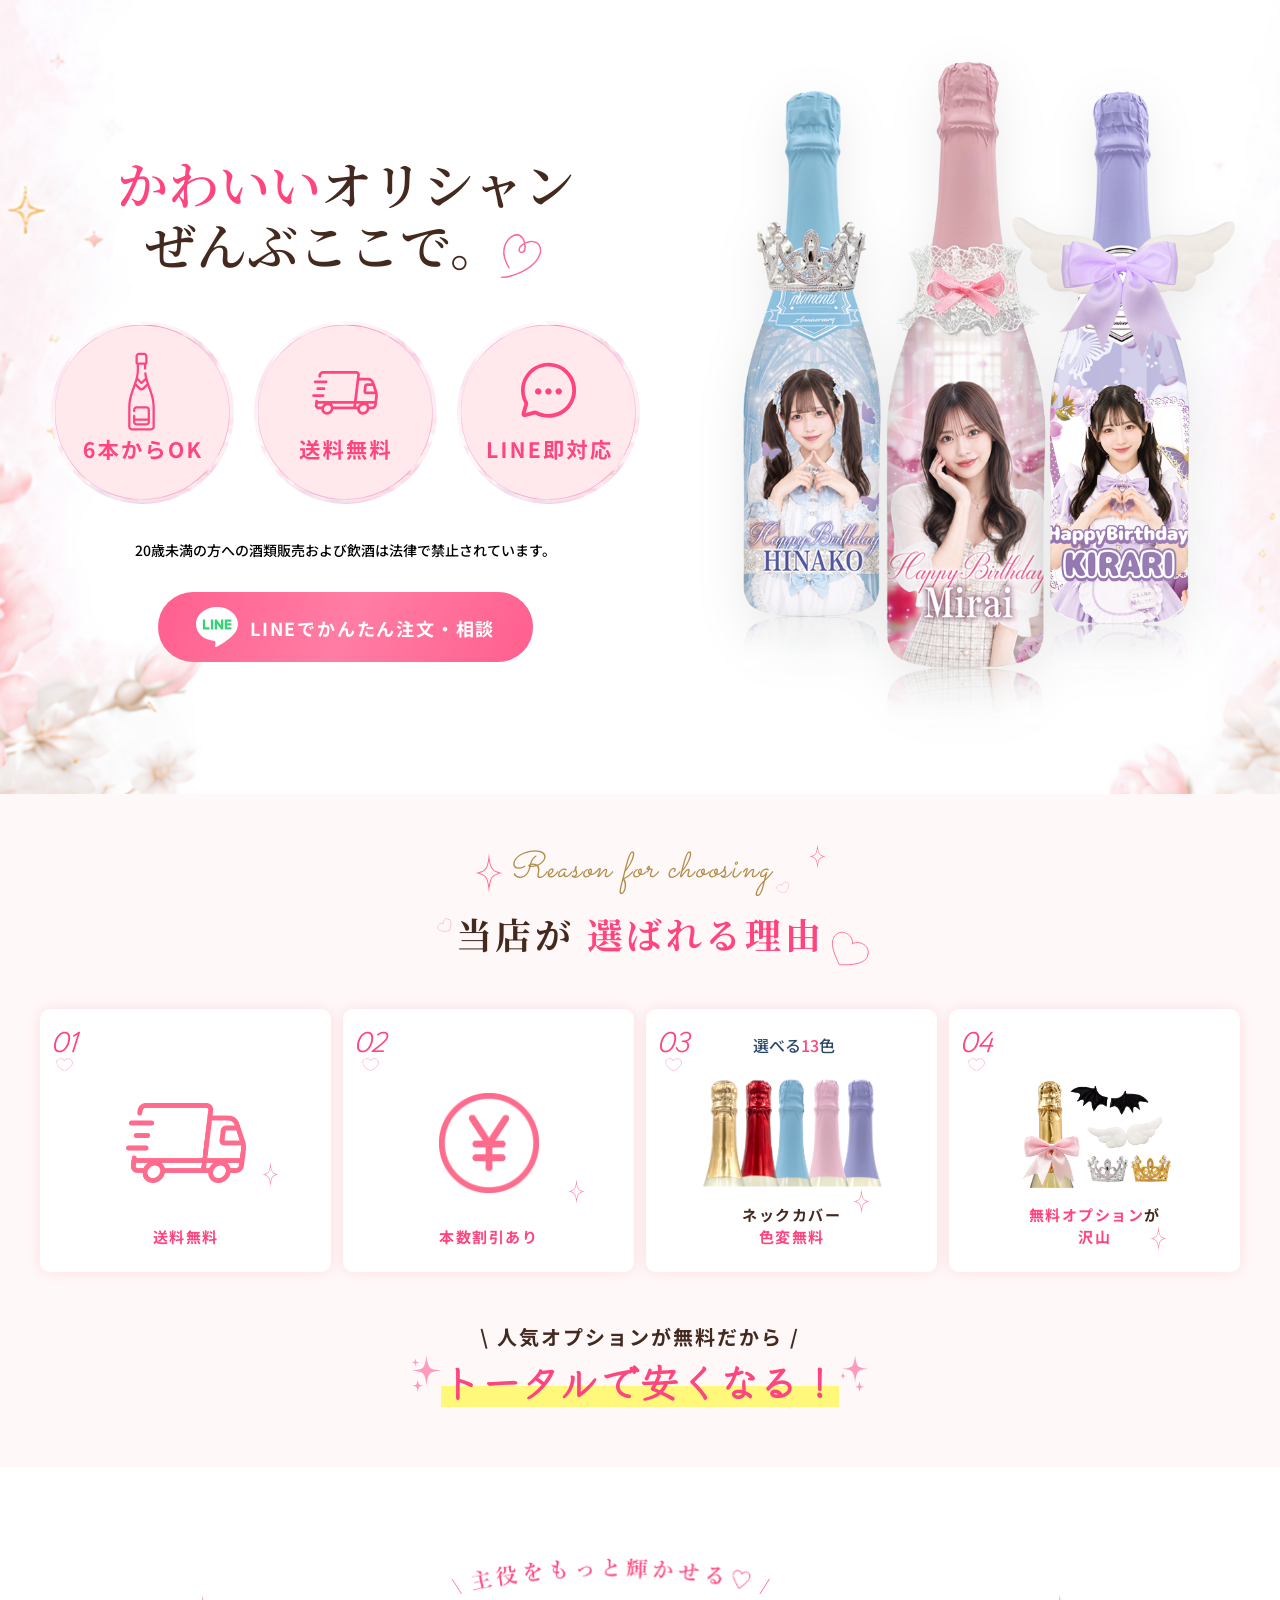
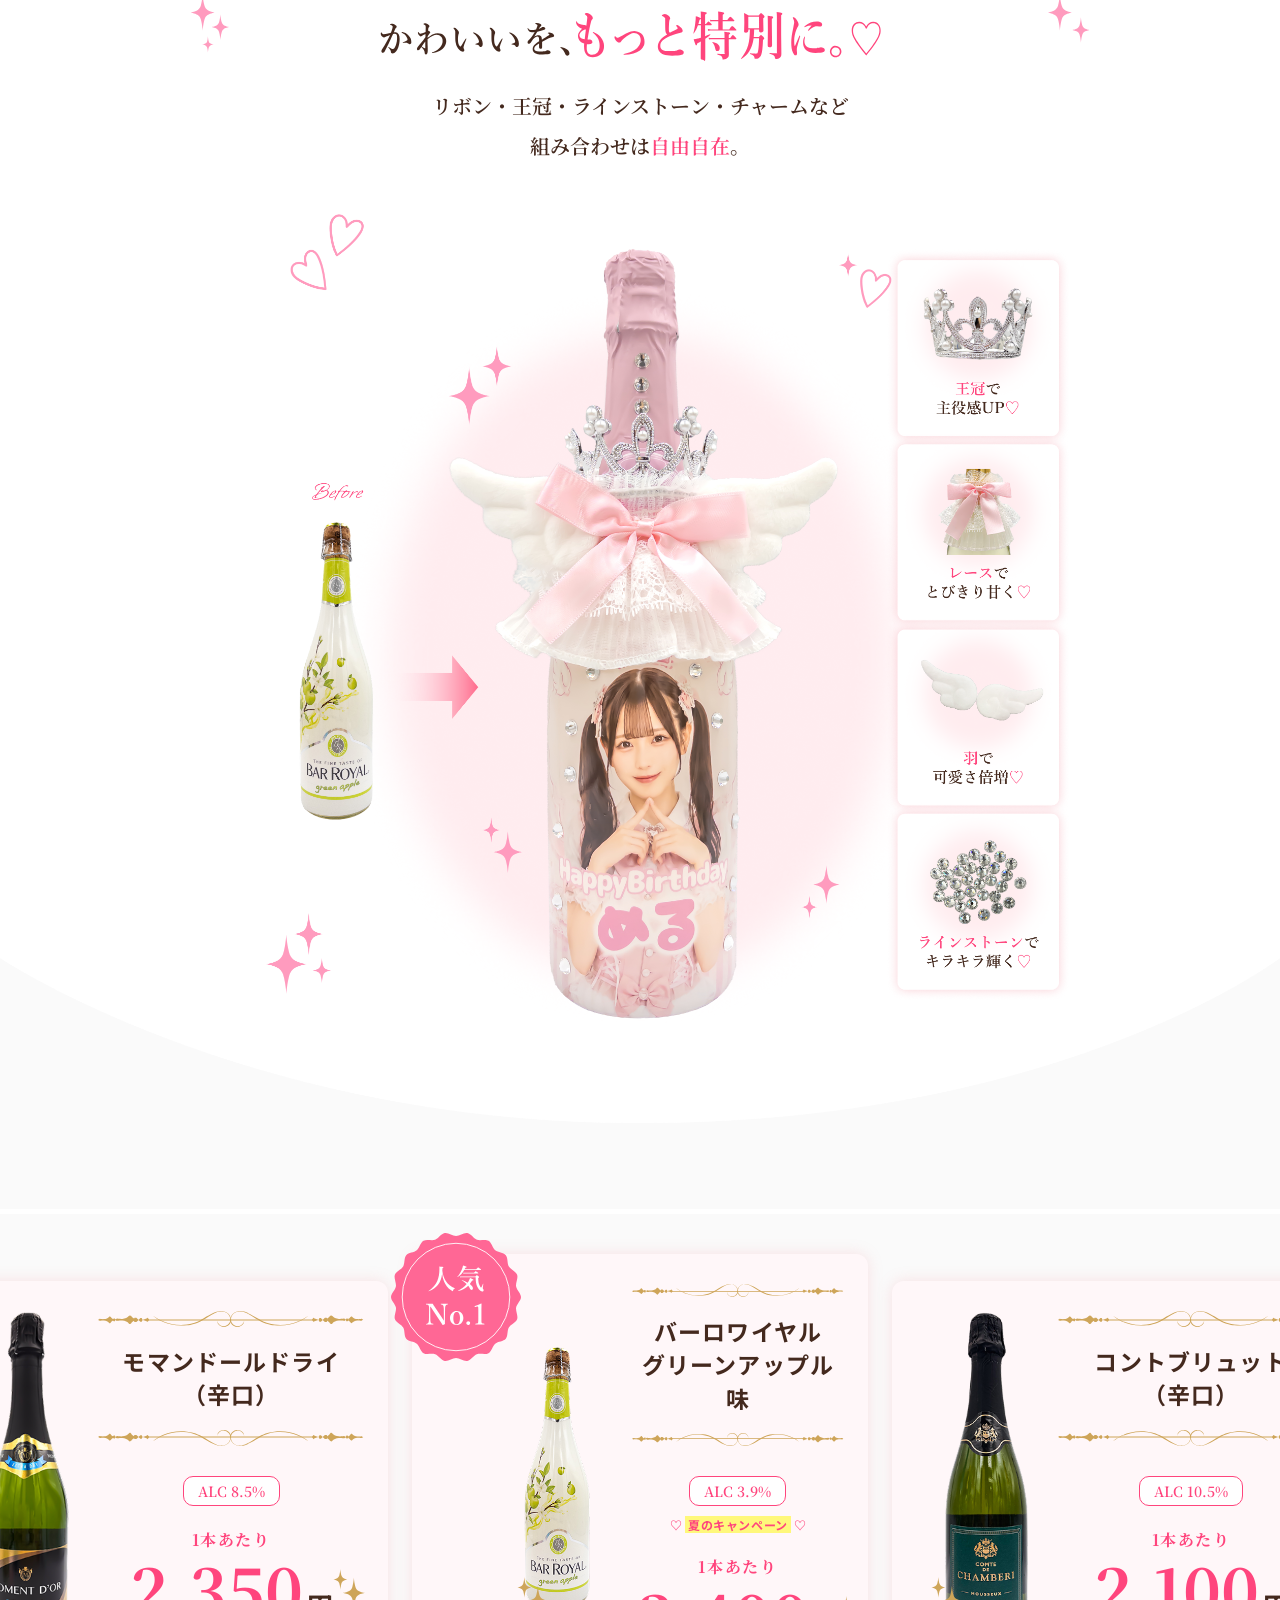
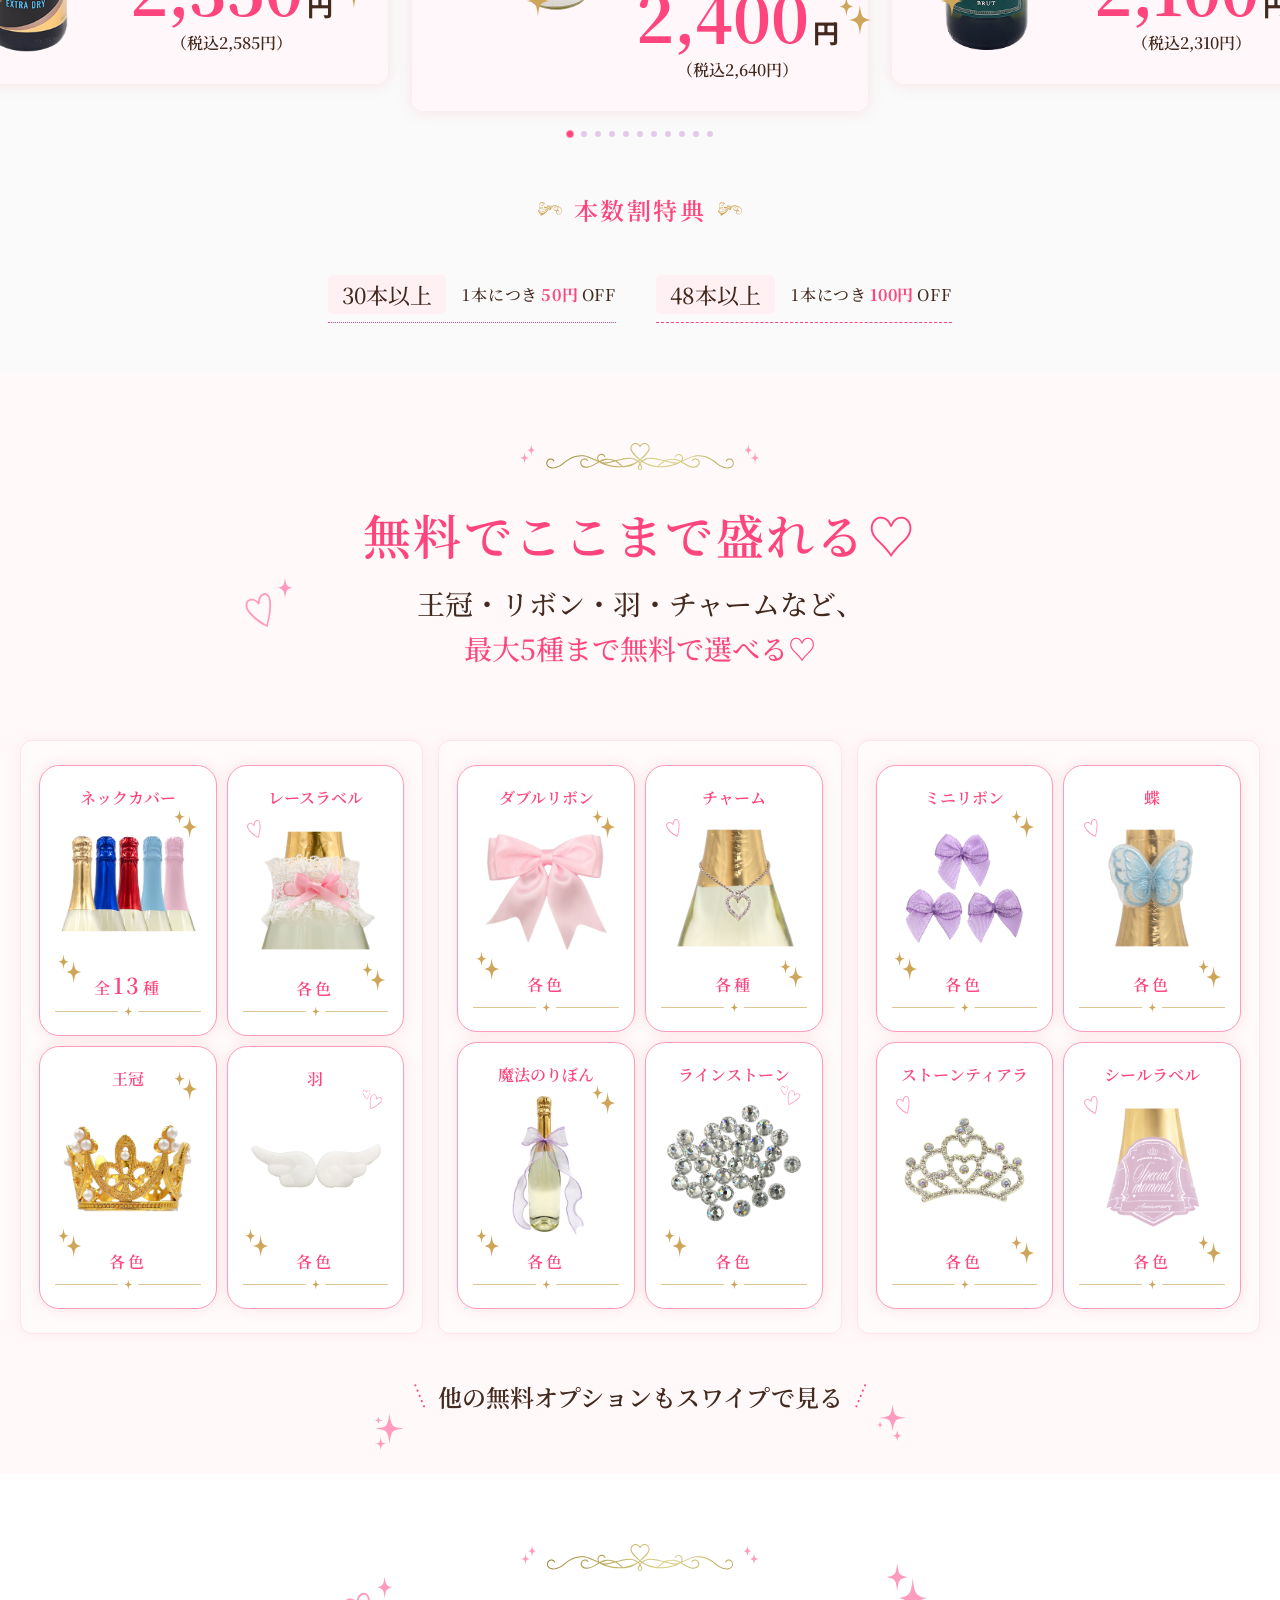
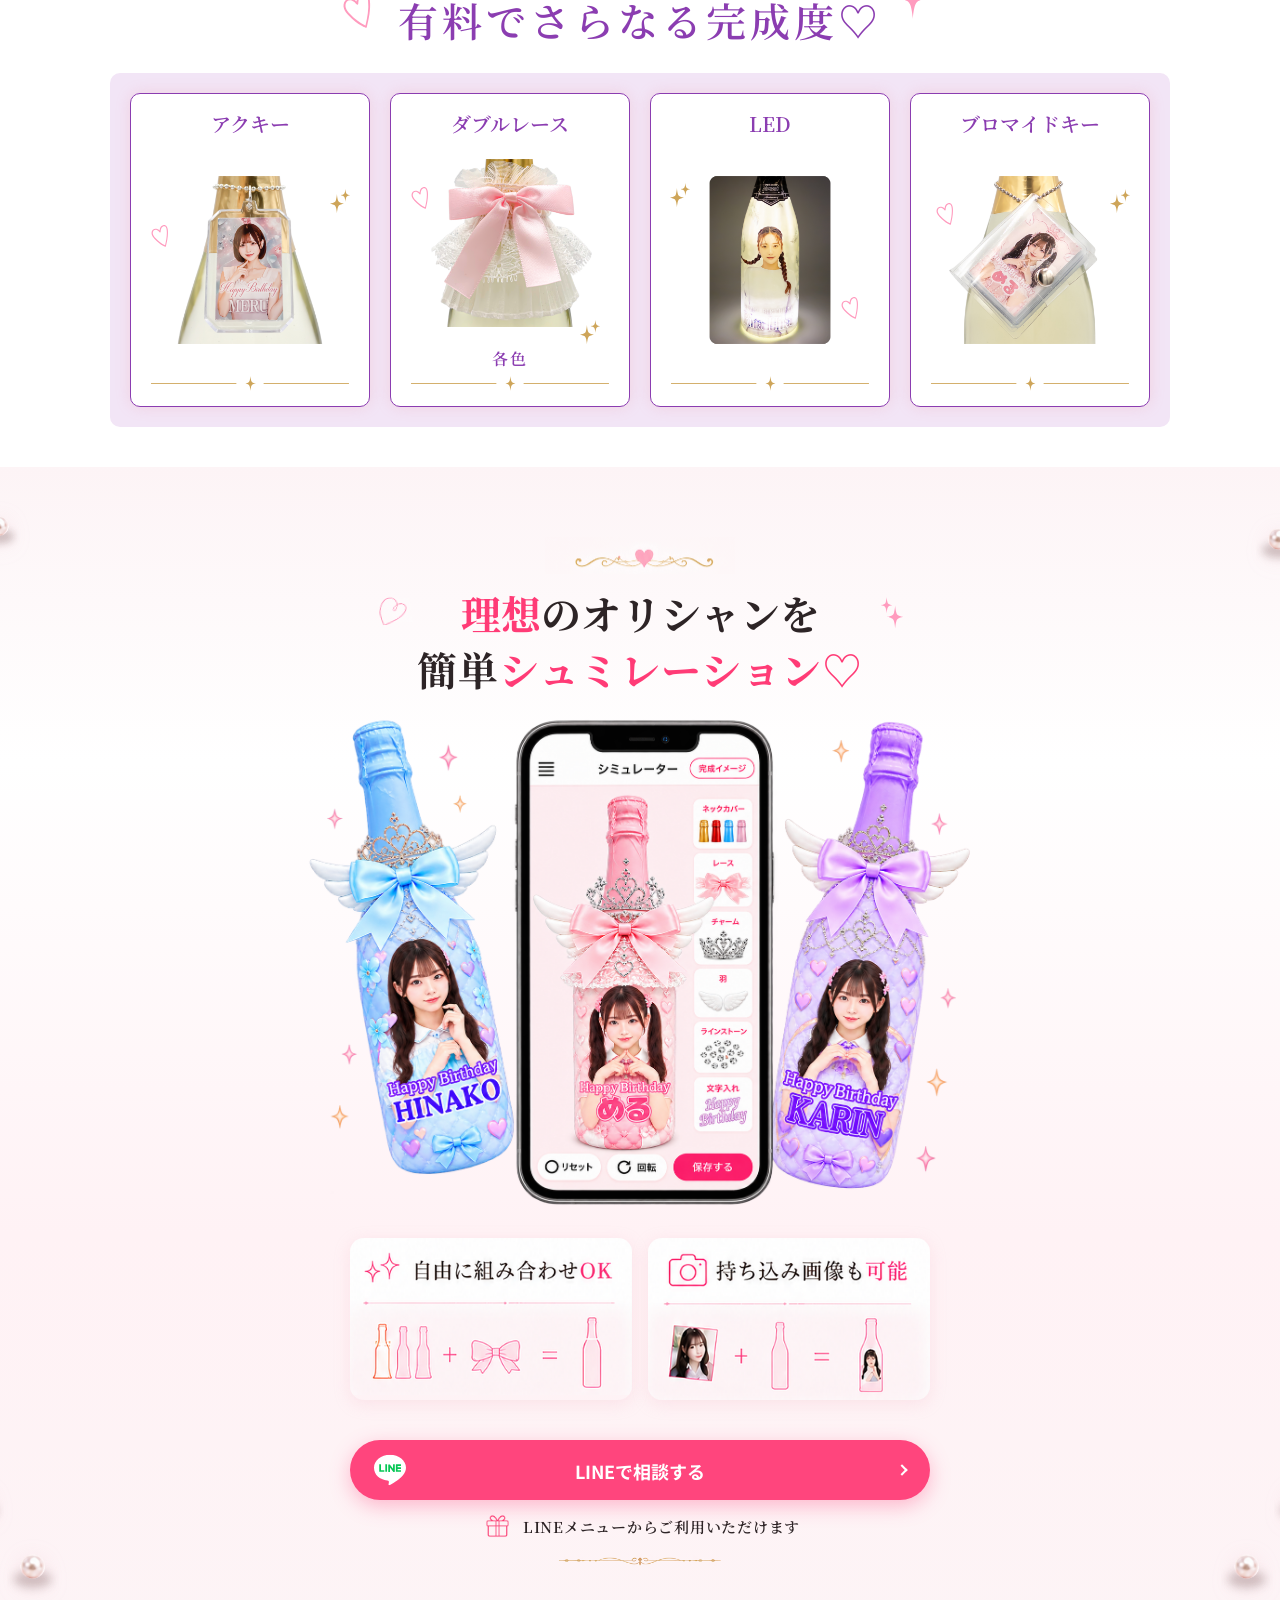
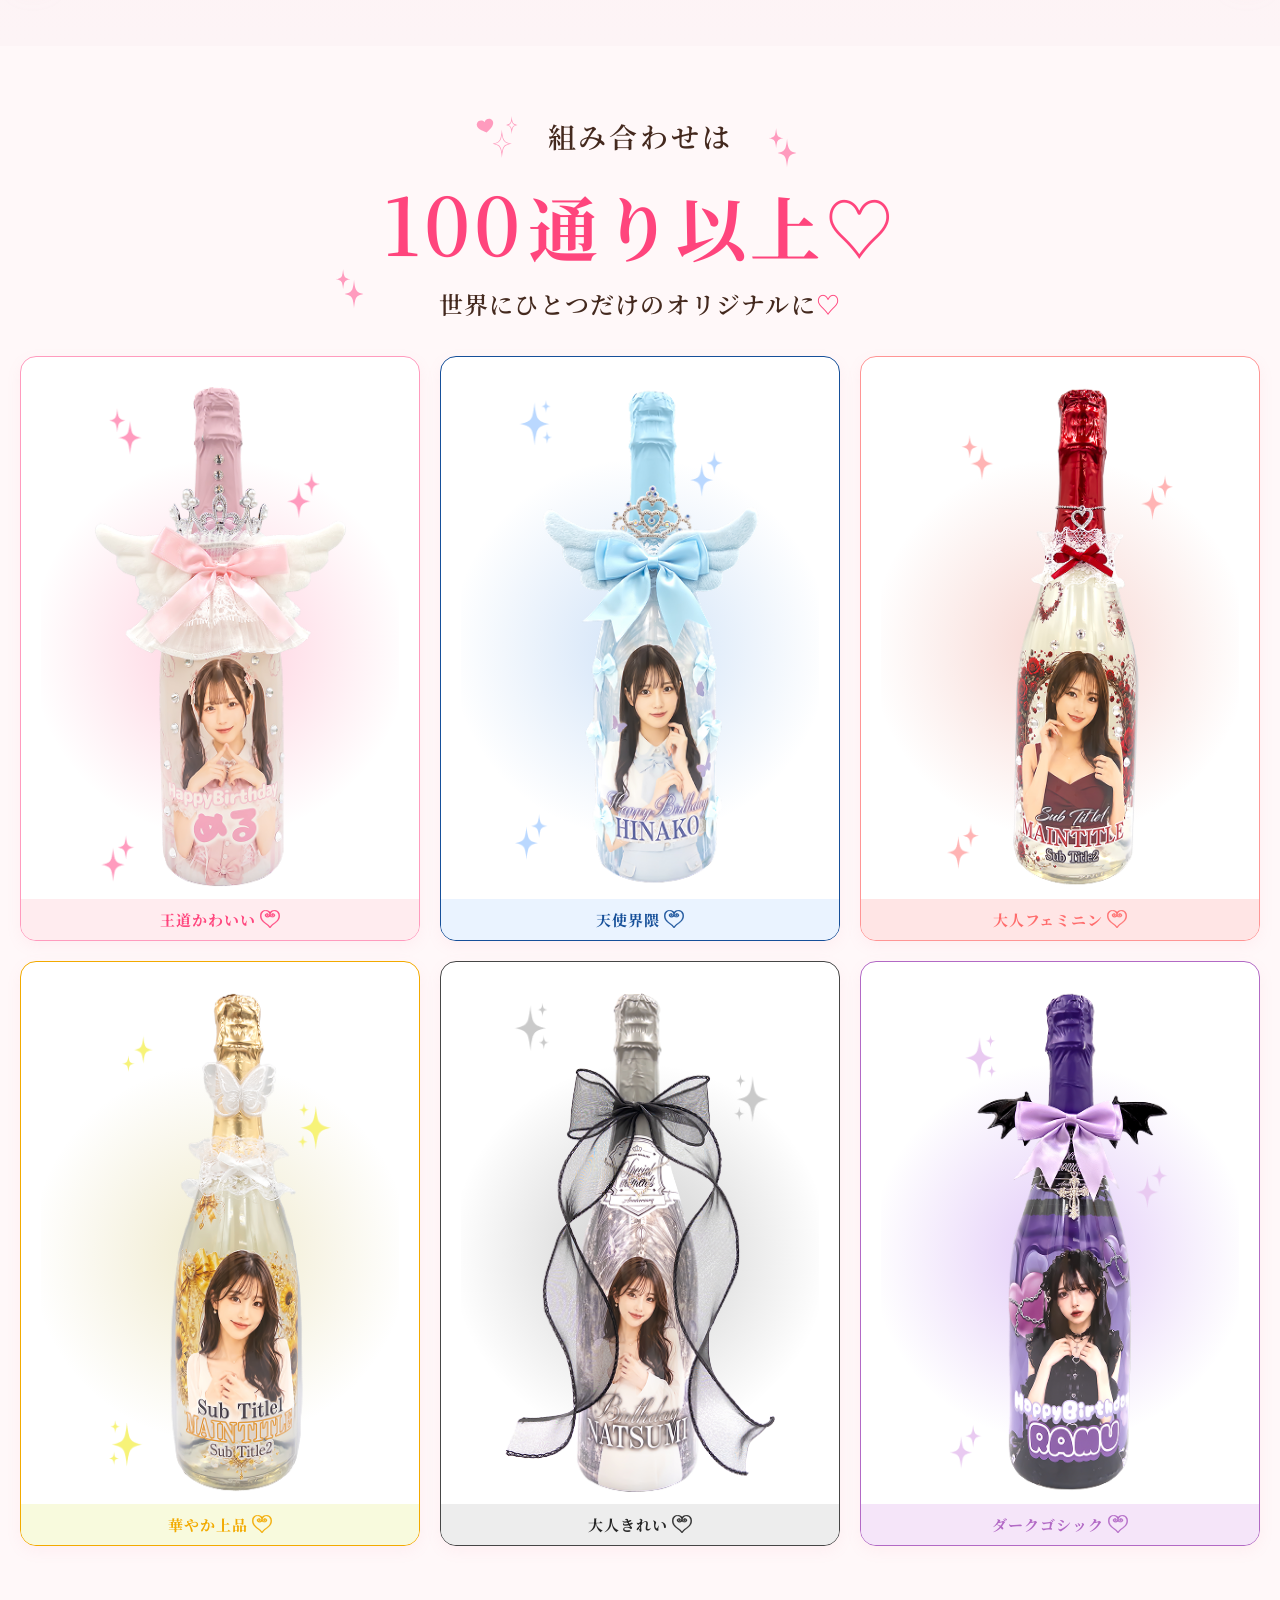
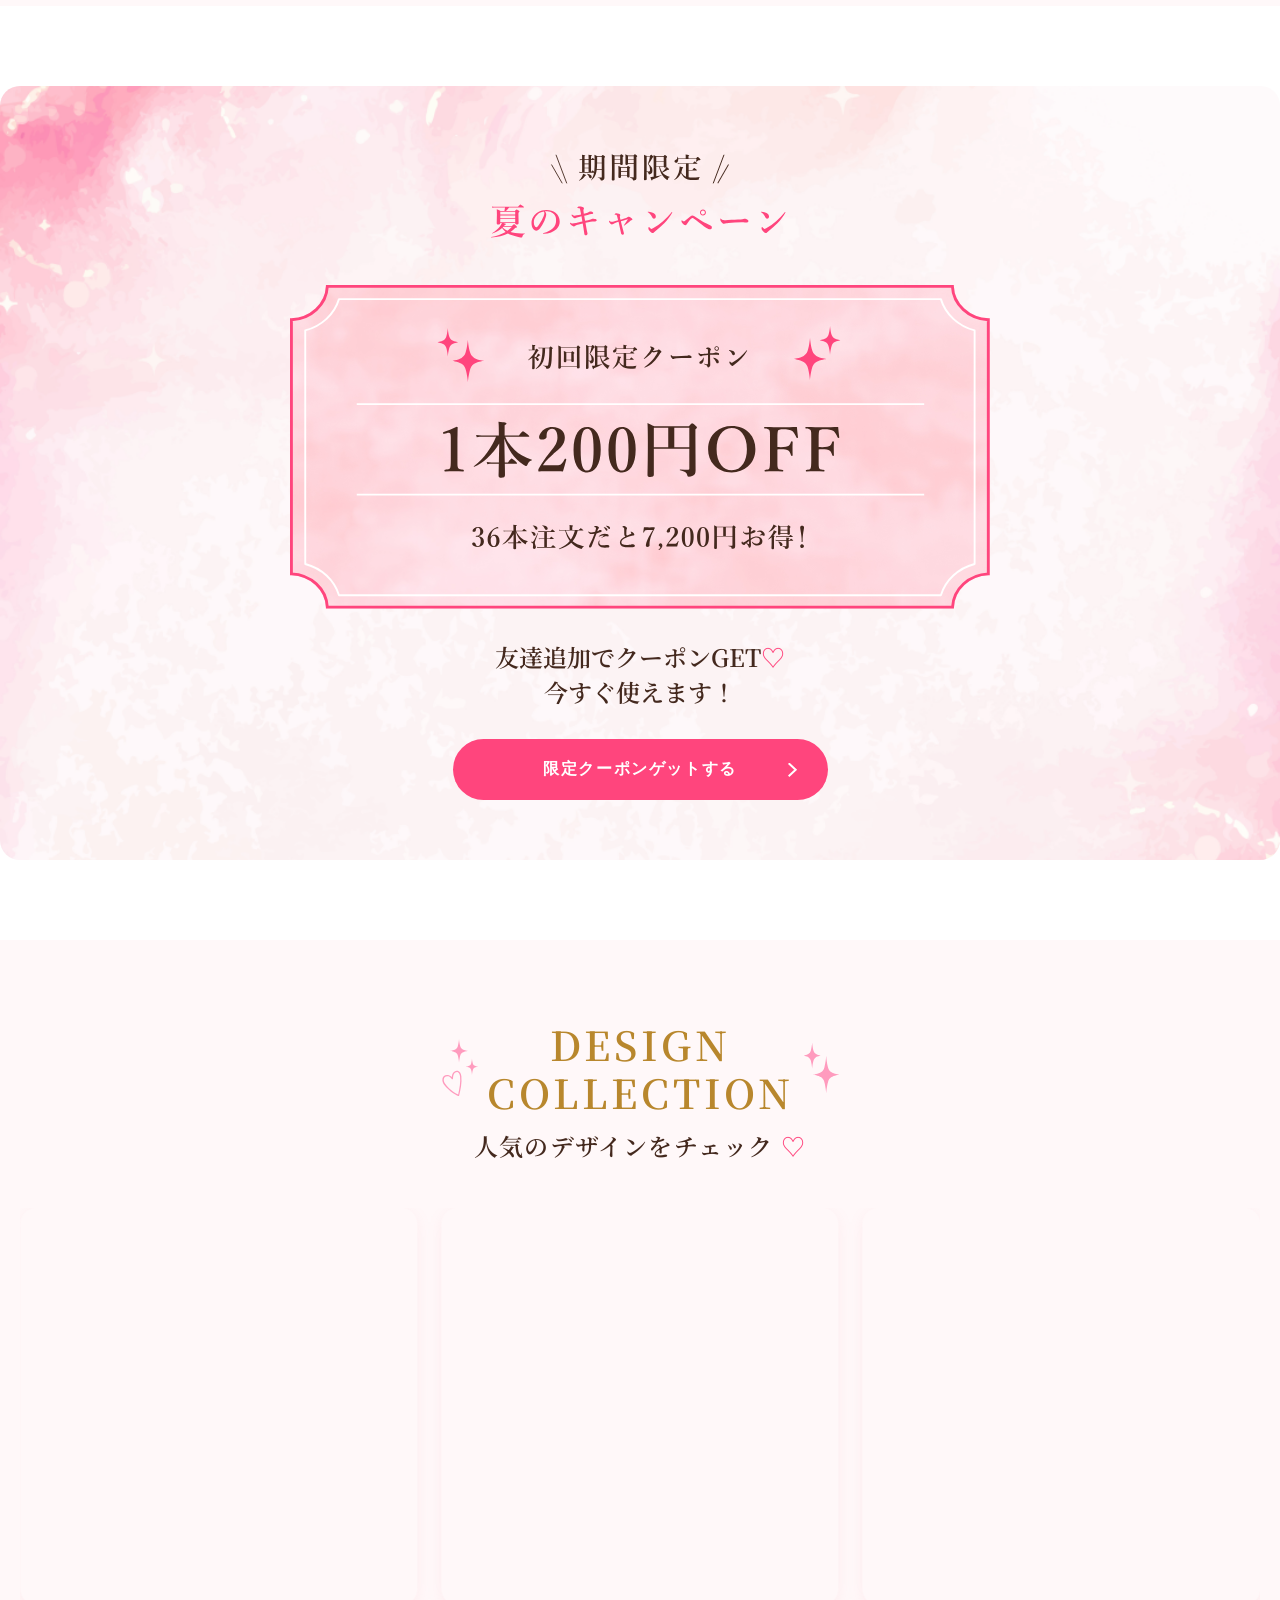
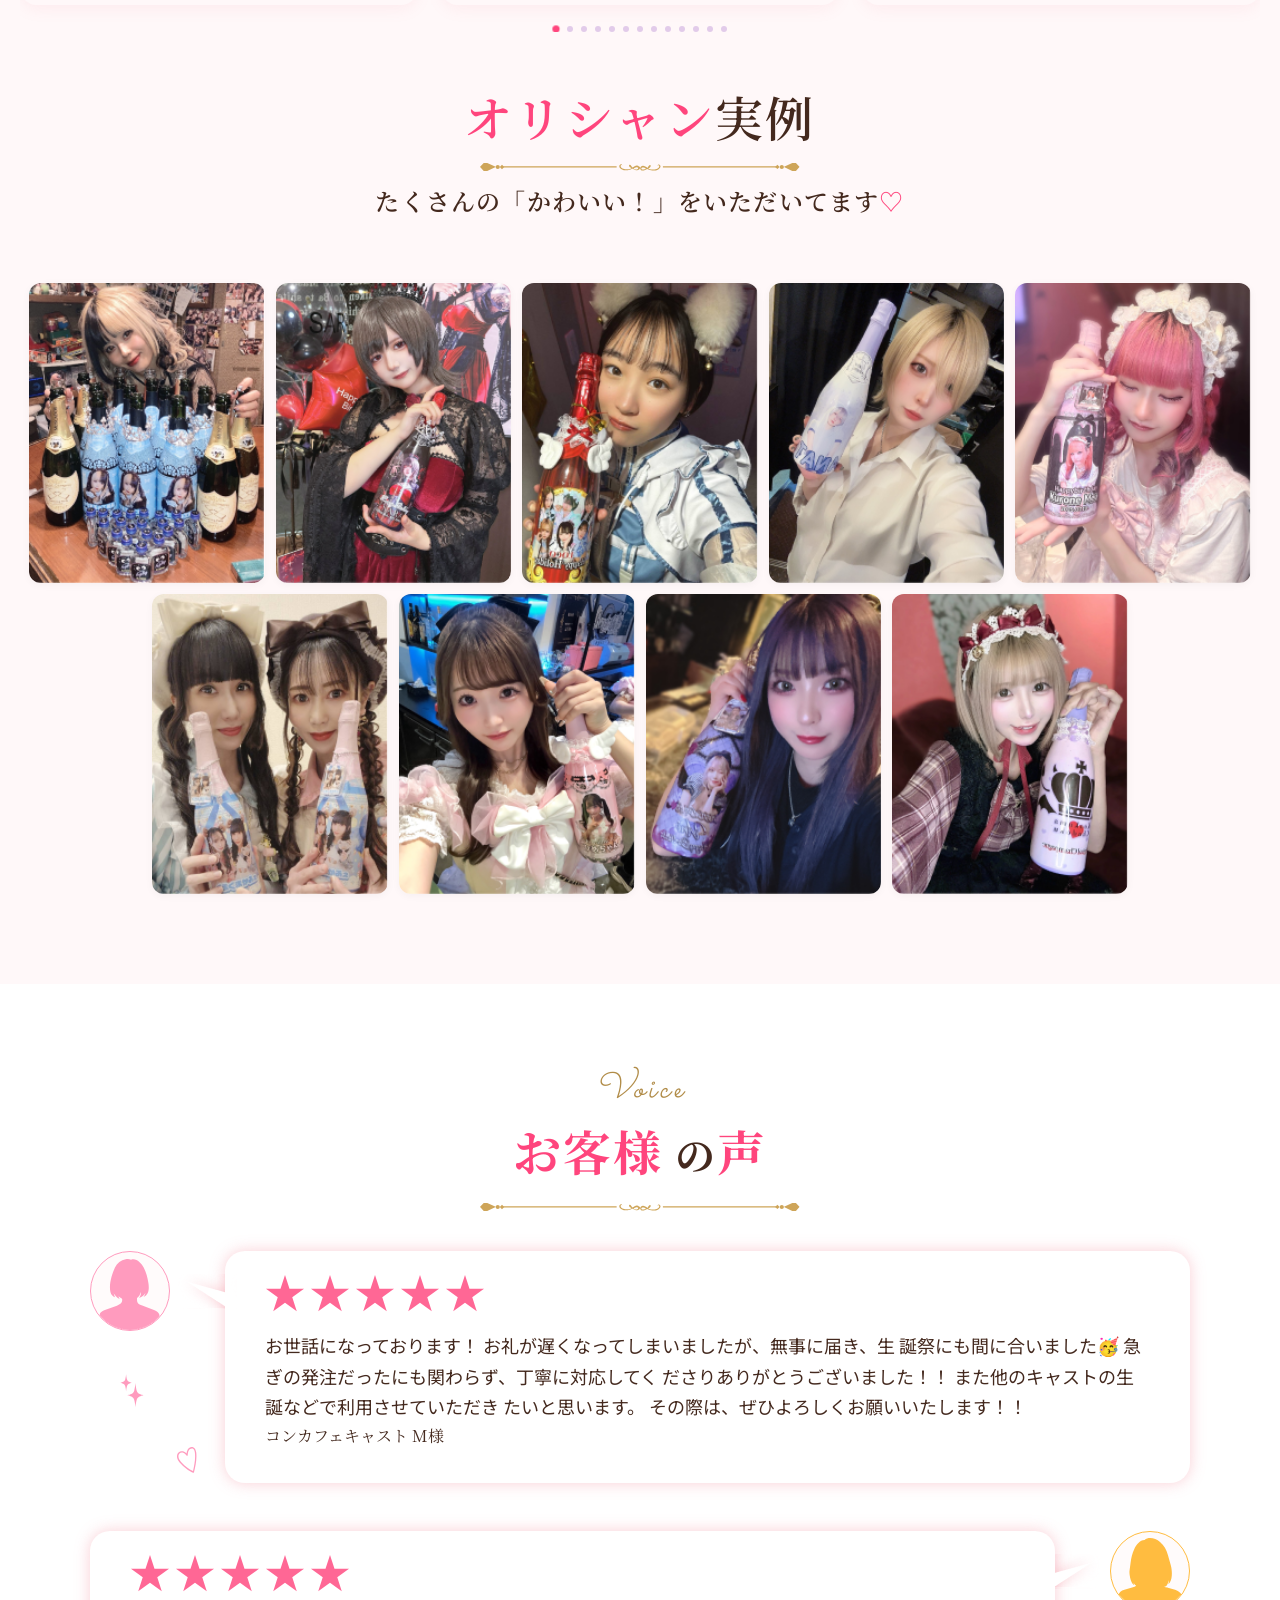
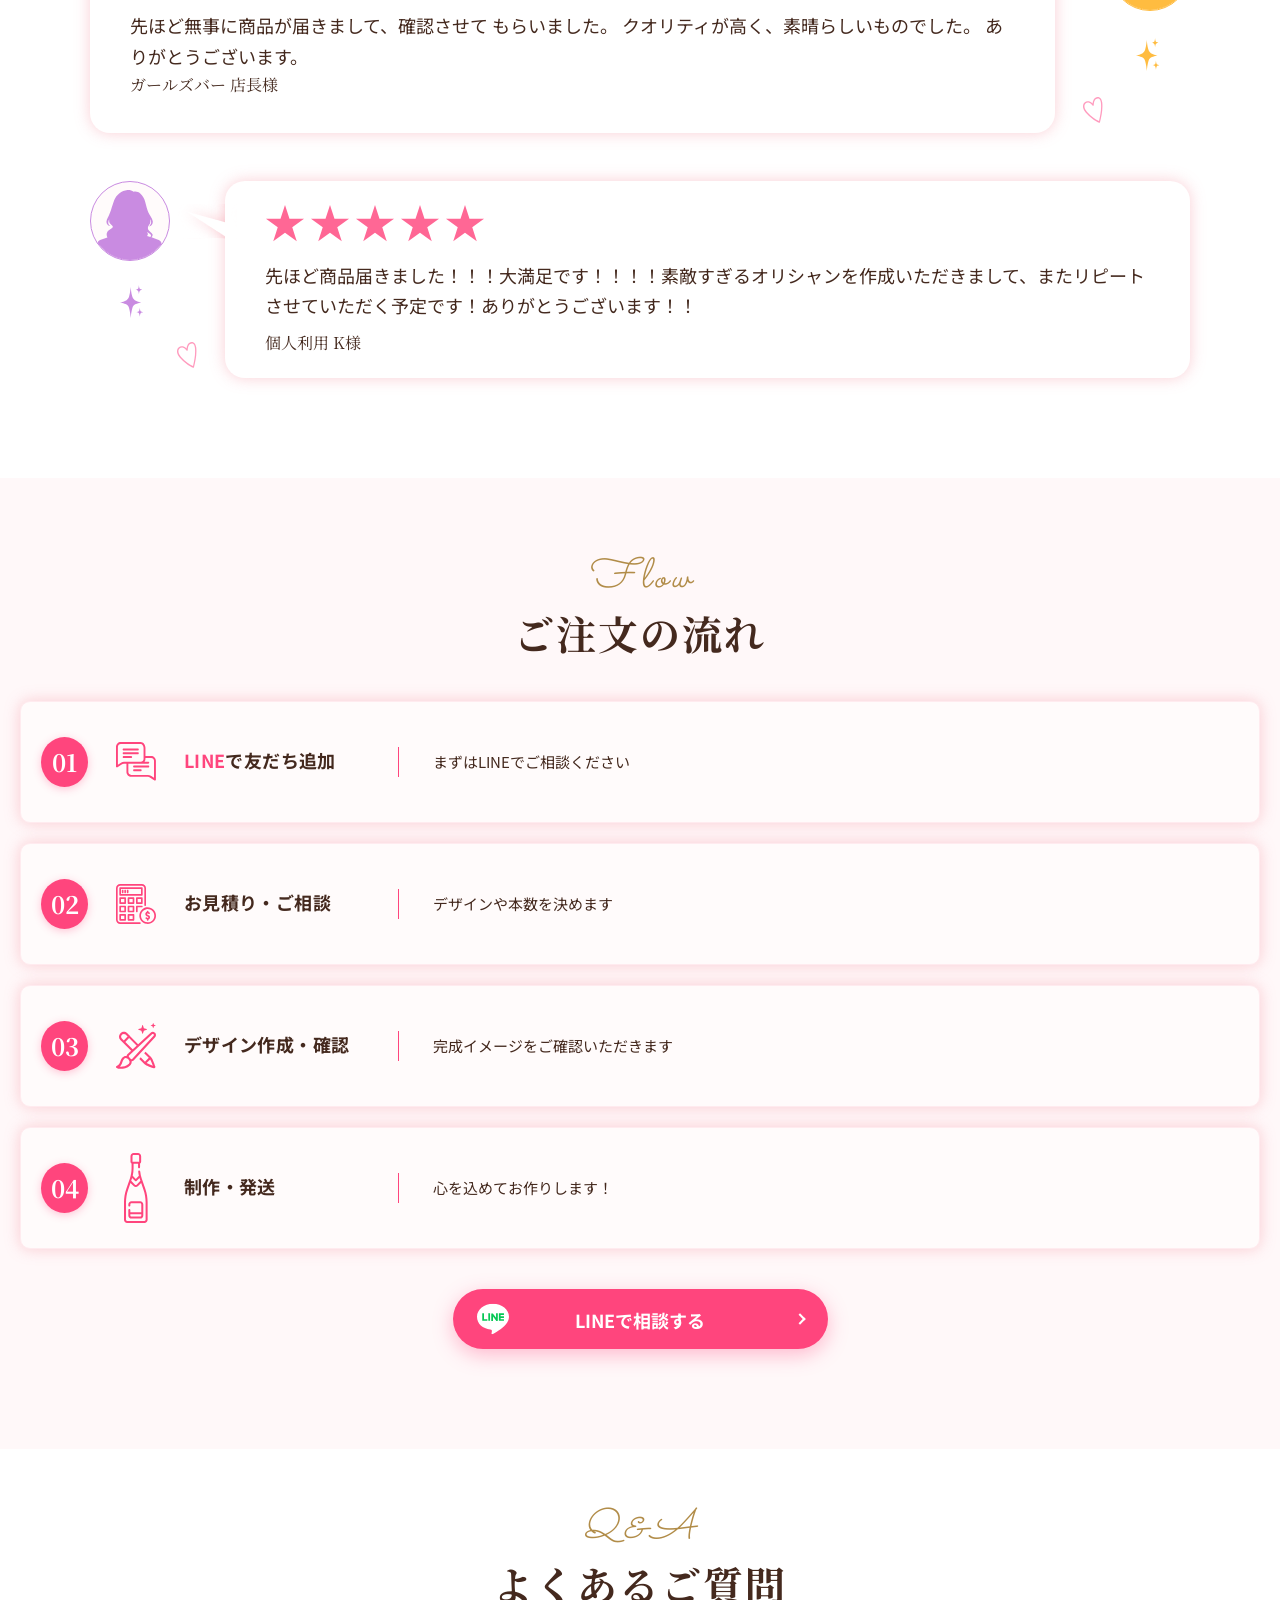
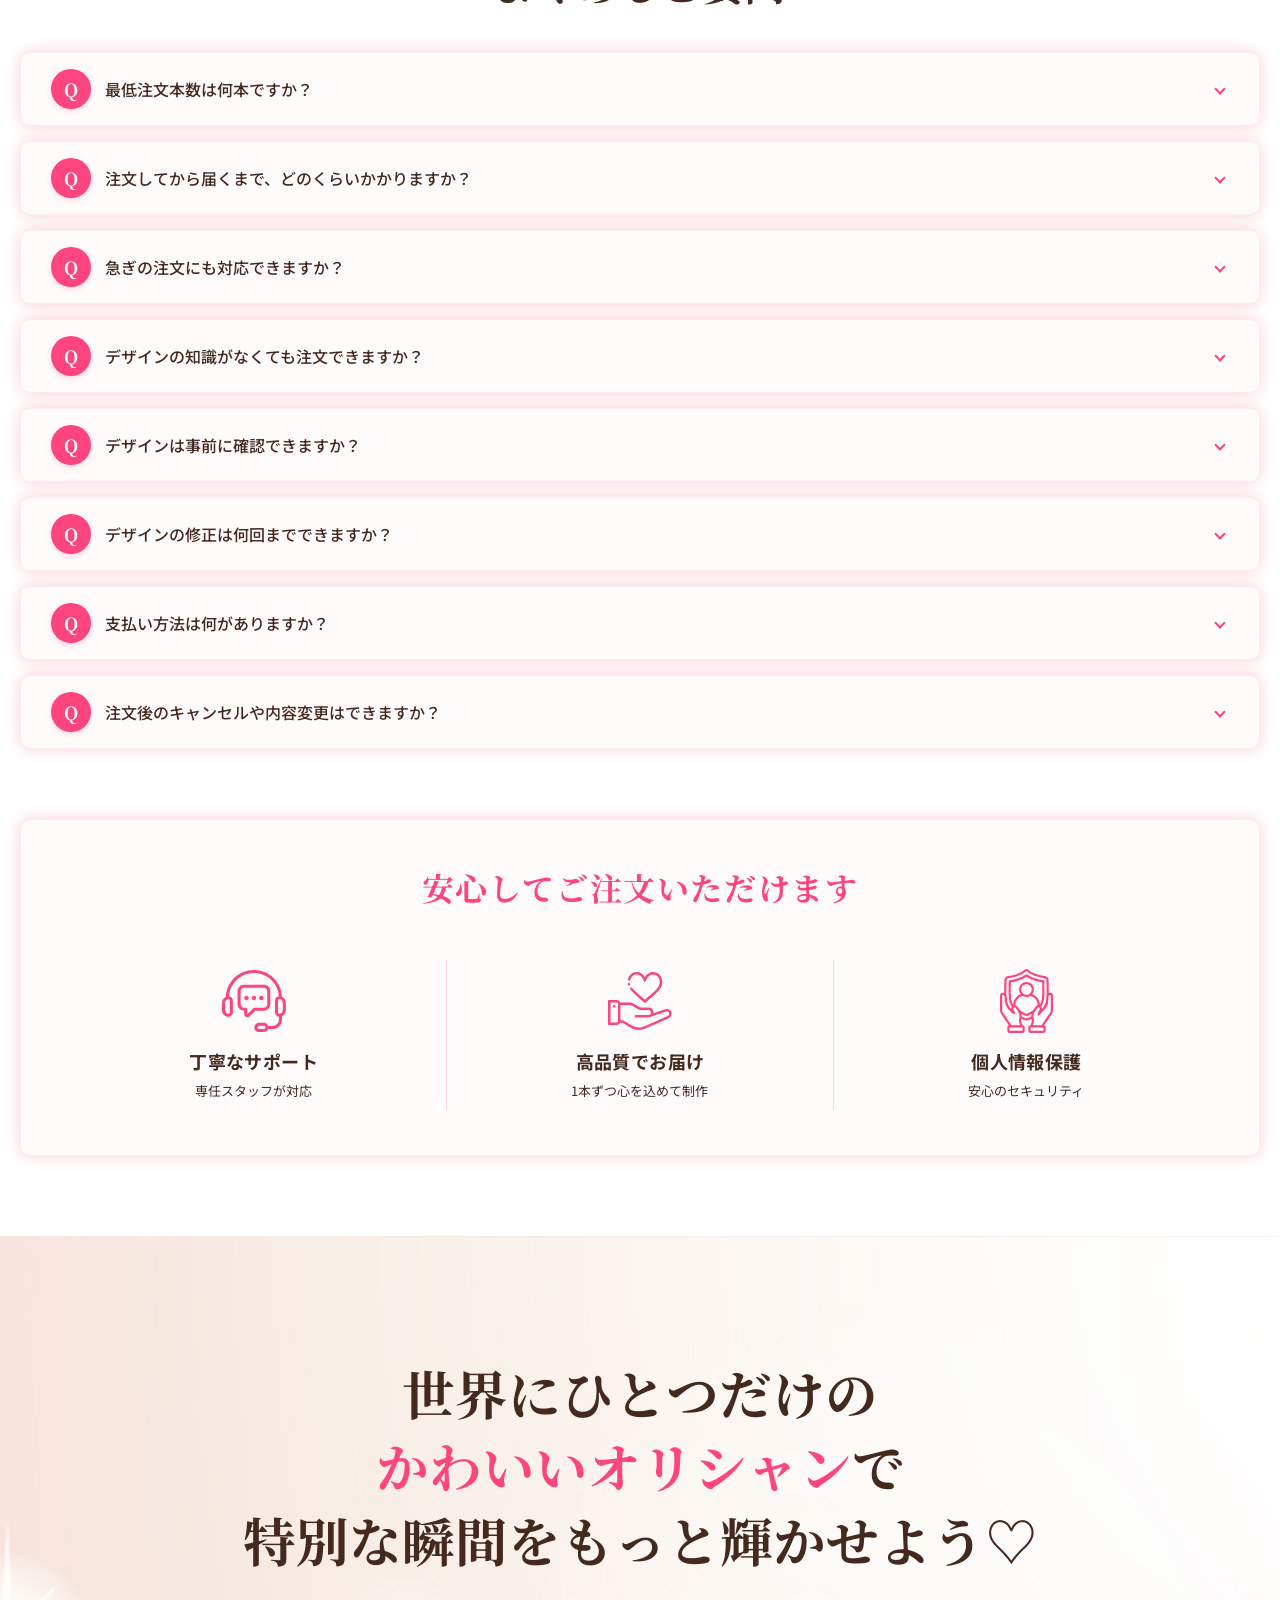
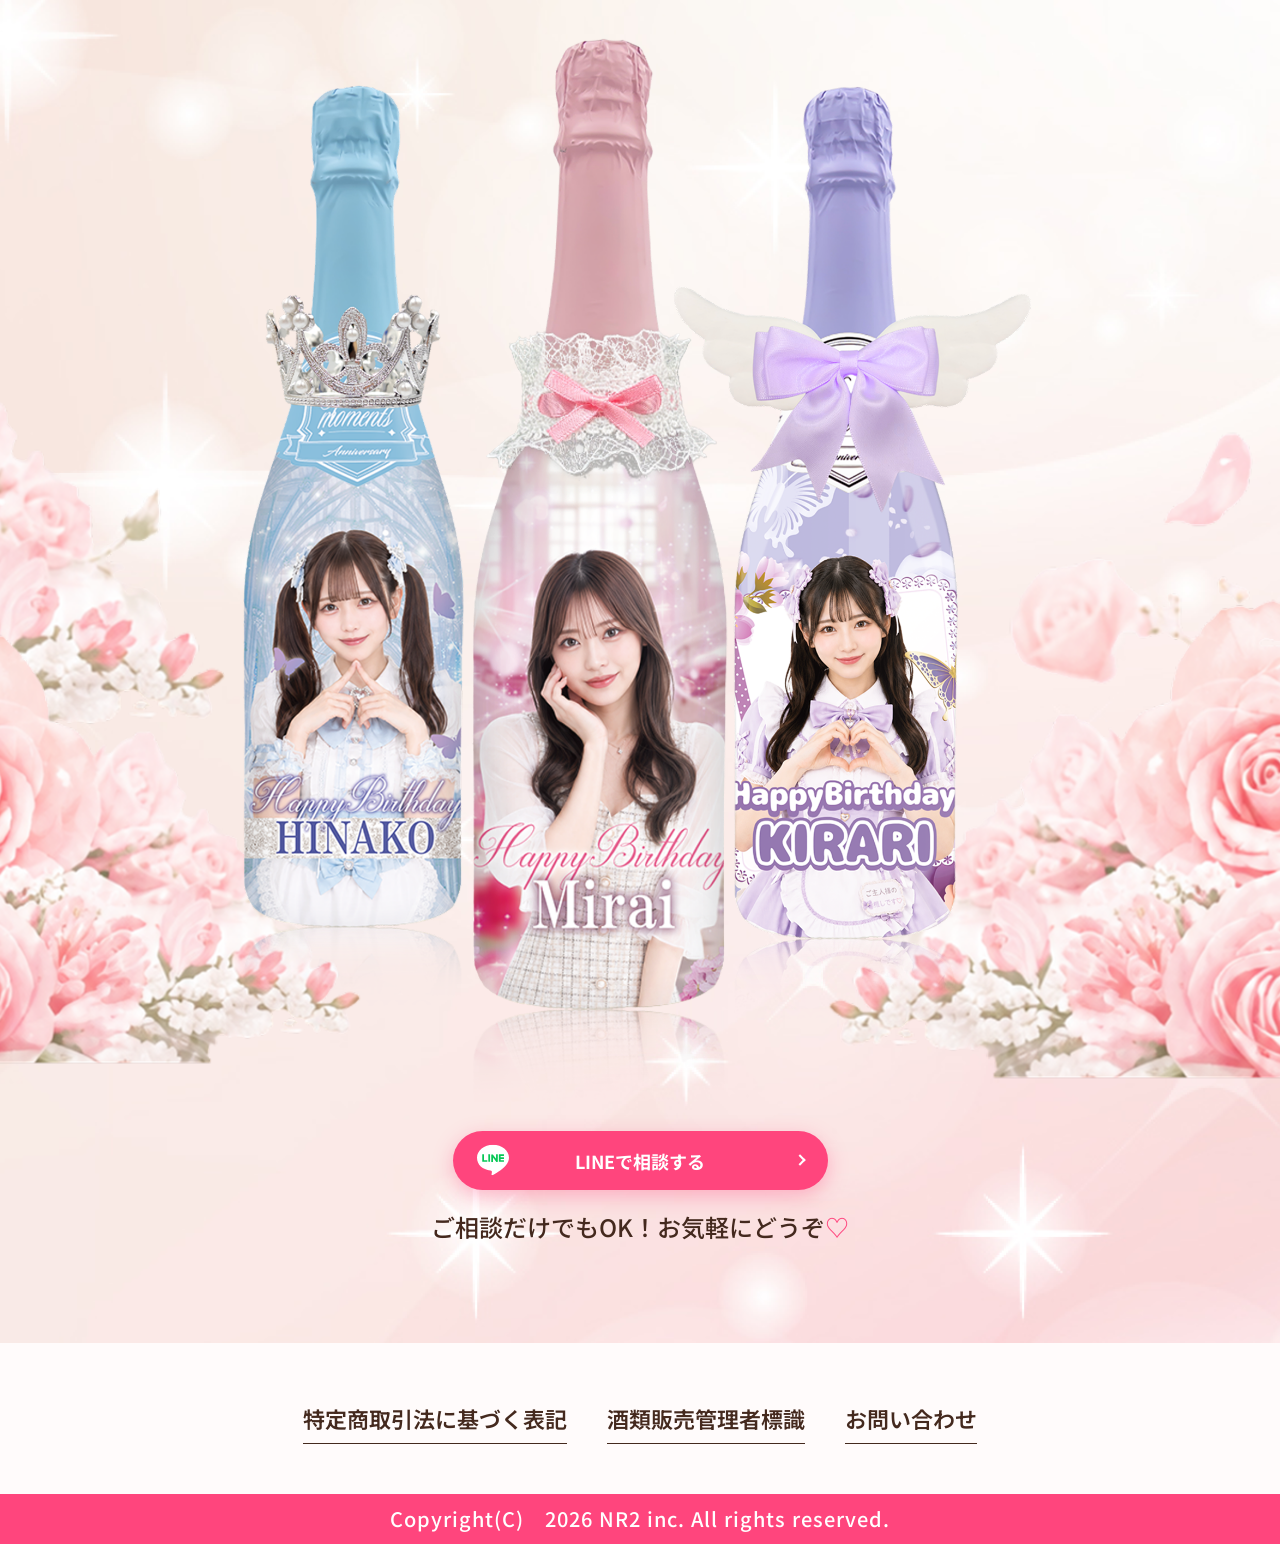
==== commit 624aca3c: "refactor: simplify simulation section title markup and unify typography settings" ====
--- a/index.html
+++ b/index.html
@@ -17,7 +17,7 @@
   <link
     href="https://fonts.googleapis.com/css2?family=Inter:ital,opsz,wght@0,14..32,100..900;1,14..32,100..900&family=Josefin+Sans:ital,wght@0,100..700;1,100..700&family=Noto+Sans+JP:wght@100..900&family=Noto+Serif+JP:wght@200..900&family=Philosopher:ital,wght@0,400;0,700;1,400;1,700&family=Sacramento&display=swap"
     rel="stylesheet">
-  <link rel="stylesheet" href="style.css?v=1.2">
+  <link rel="stylesheet" href="style.css?v=1.3">
 </head>
 
 <body>
@@ -747,10 +747,10 @@
             <img src="assets-new/sim-heart-left.png" alt="" class="sim-decor-heart-left" aria-hidden="true">
             <h2 class="sim-title">
               <span class="sim-title-line sim-title-line-1">
-                <span class="sim-emphasis-word sim-pink-text">理想</span><span class="sim-sub-word">のオリシャンを</span>
+                <span class="sim-pink-text">理想</span>のオリシャンを
               </span>
               <span class="sim-title-line sim-title-line-2">
-                <span class="sim-emphasis-word">簡単</span><span class="sim-sub-word sim-pink-text">シュミレーション</span><span class="sim-pink-heart">♡</span>
+                簡単<span class="sim-pink-text">シュミレーション♡</span>
               </span>
             </h2>
             <img src="assets/star-pink.svg" alt="" class="sim-decor-star-right" aria-hidden="true">
@@ -776,7 +776,7 @@
         <div class="sim-cta-container">
 
           <div class="flow-cta-wrapper" style="padding: 0">
-            <a href="#" class="flow-cta-button" style="max-width: 100%;">
+            <a href="https://lin.ee/Y6ESNdC" target="_blank" class="flow-cta-button" style="max-width: 100%;">
               <img src="assets/line-icon.svg" alt="LINE" class="flow-cta-icon">
               <span>LINEで相談する</span>
               <span class="flow-cta-arrow"></span>
@@ -1294,4 +1294,4 @@
   </div>
 </body>
 
-</html>+</html>
--- a/style.css
+++ b/style.css
@@ -1682,7 +1682,7 @@
 
 .sim-title {
   font-family: "Noto Serif JP", var(--font-title);
-  font-size: clamp(21px, 4.8vw, 34px);
+  font-size: 28px;
   font-weight: 700;
   color: #2D2426;
   line-height: 1.34;
@@ -1703,39 +1703,8 @@
   letter-spacing: 0.02em;
 }
 
-/* 強調文字: 「理想」「簡単」を大きめ＆縦長（長体）に */
-.sim-emphasis-word {
-  display: inline-block;
-  font-size: 1.32em;
-  font-weight: 700;
-  letter-spacing: 0.02em;
-  transform: scale(0.95, 1.12);
-  transform-origin: center bottom;
-  vertical-align: -0.06em;
-}
-
-/* 通常文字: 「のオリシャンを」「シュミレーション」を「理想」「簡単」より小さめに */
-.sim-sub-word {
-  display: inline-block;
-  font-size: 0.82em;
-  font-weight: 600;
-  letter-spacing: 0.04em;
-  vertical-align: 0.02em;
-}
-
 .sim-pink-text {
   color: #FF3B76;
-}
-
-/* ♡マーク: 改行せず、インラインで自然に配置 */
-.sim-pink-heart {
-  color: #FF3B76;
-  font-size: 0.92em;
-  font-weight: normal;
-  display: inline-block;
-  margin-left: 2px;
-  vertical-align: 0.04em;
-  line-height: 1;
 }
 
 /* 左上の手描き風ハート装飾 */
@@ -1854,6 +1823,10 @@
 @media (min-width: 768px) {
   .simulator-section {
     padding: 70px 20px 80px;
+  }
+
+  .sim-title {
+    font-size: 40px;
   }
 
   .sim-pearl-tl {
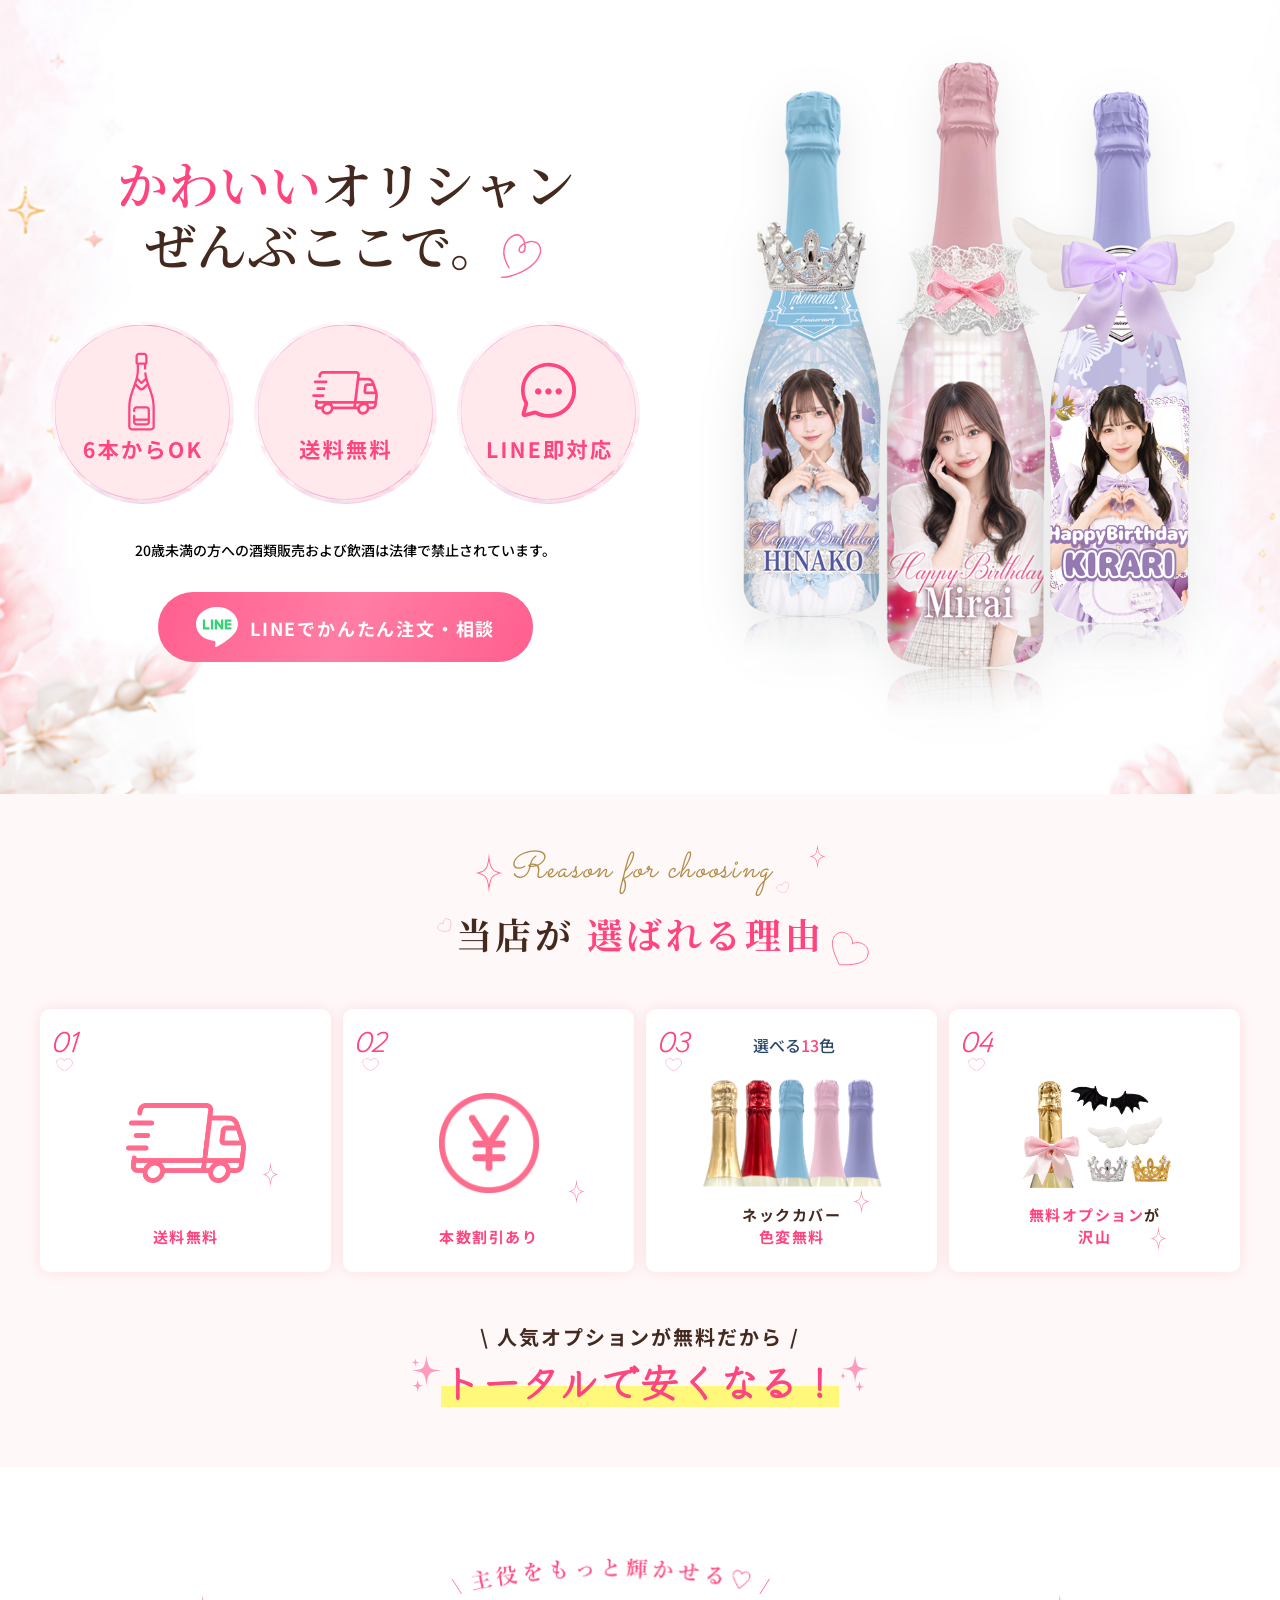
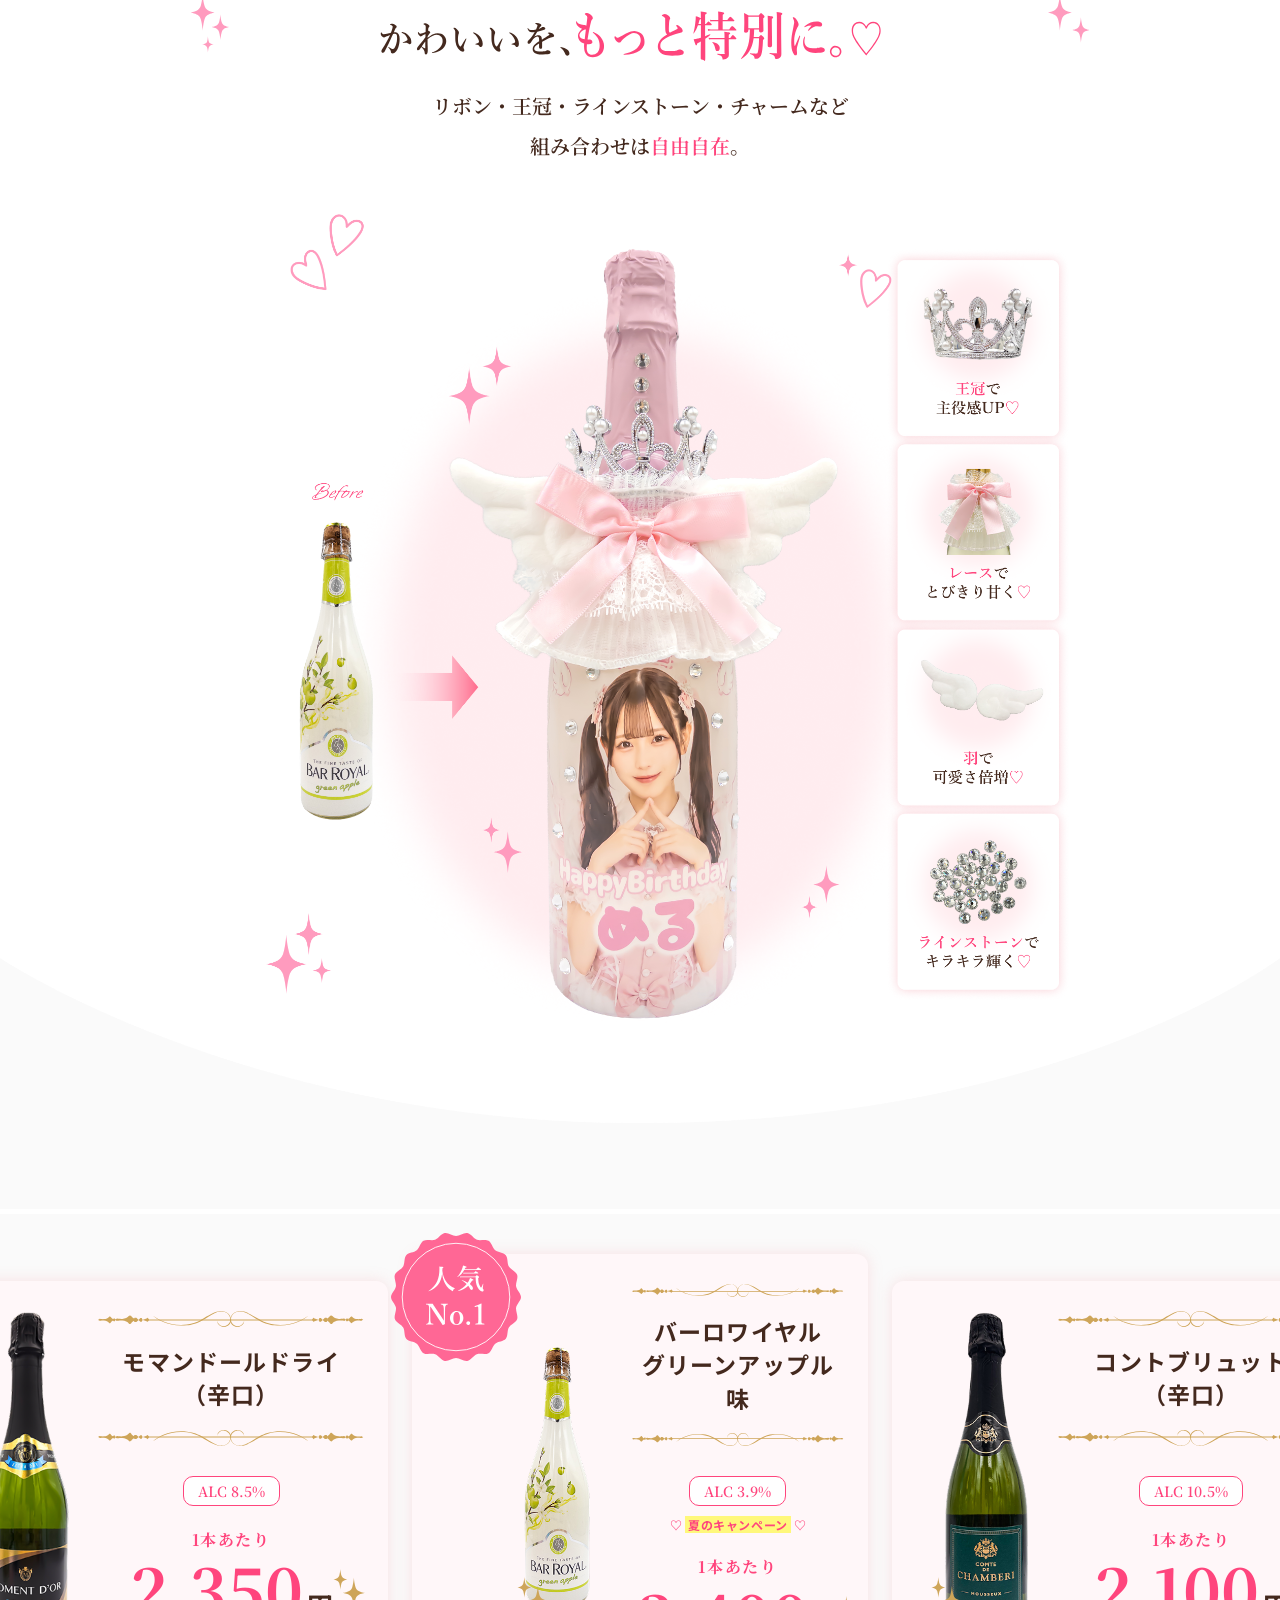
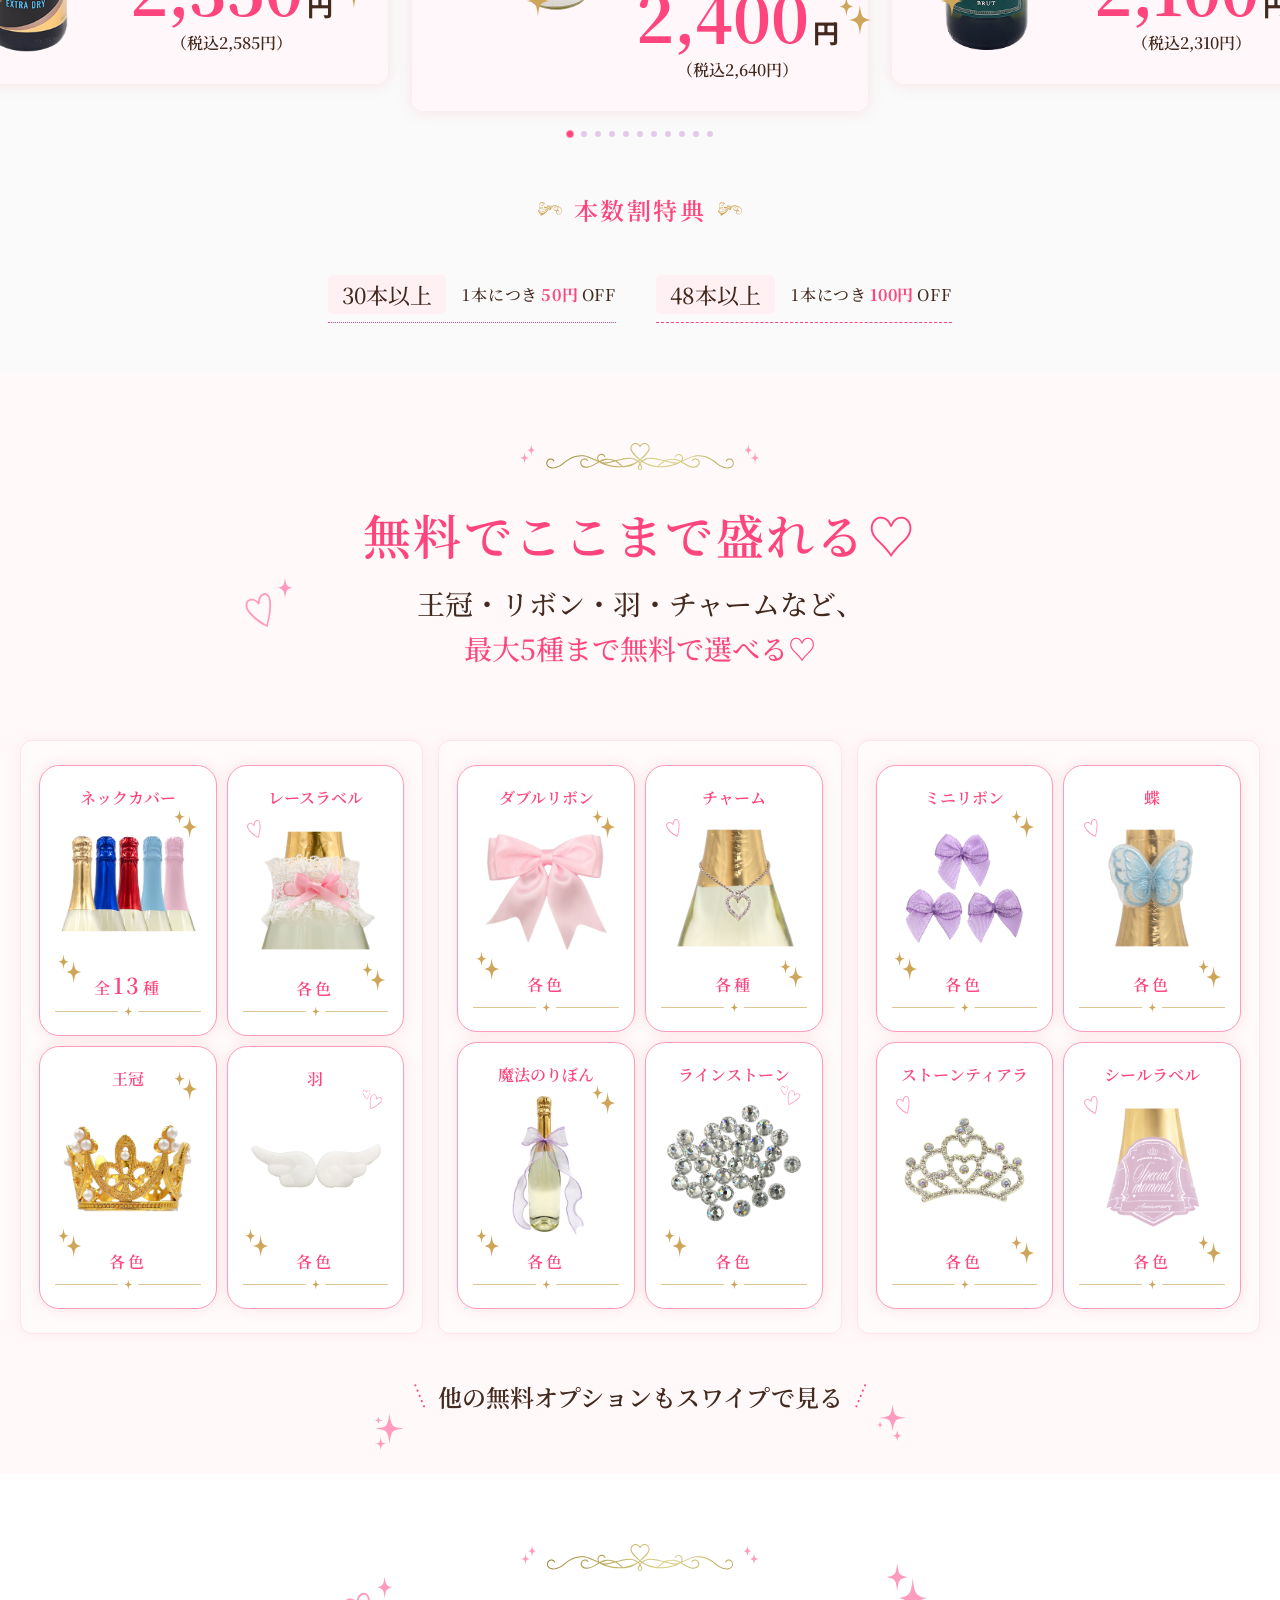
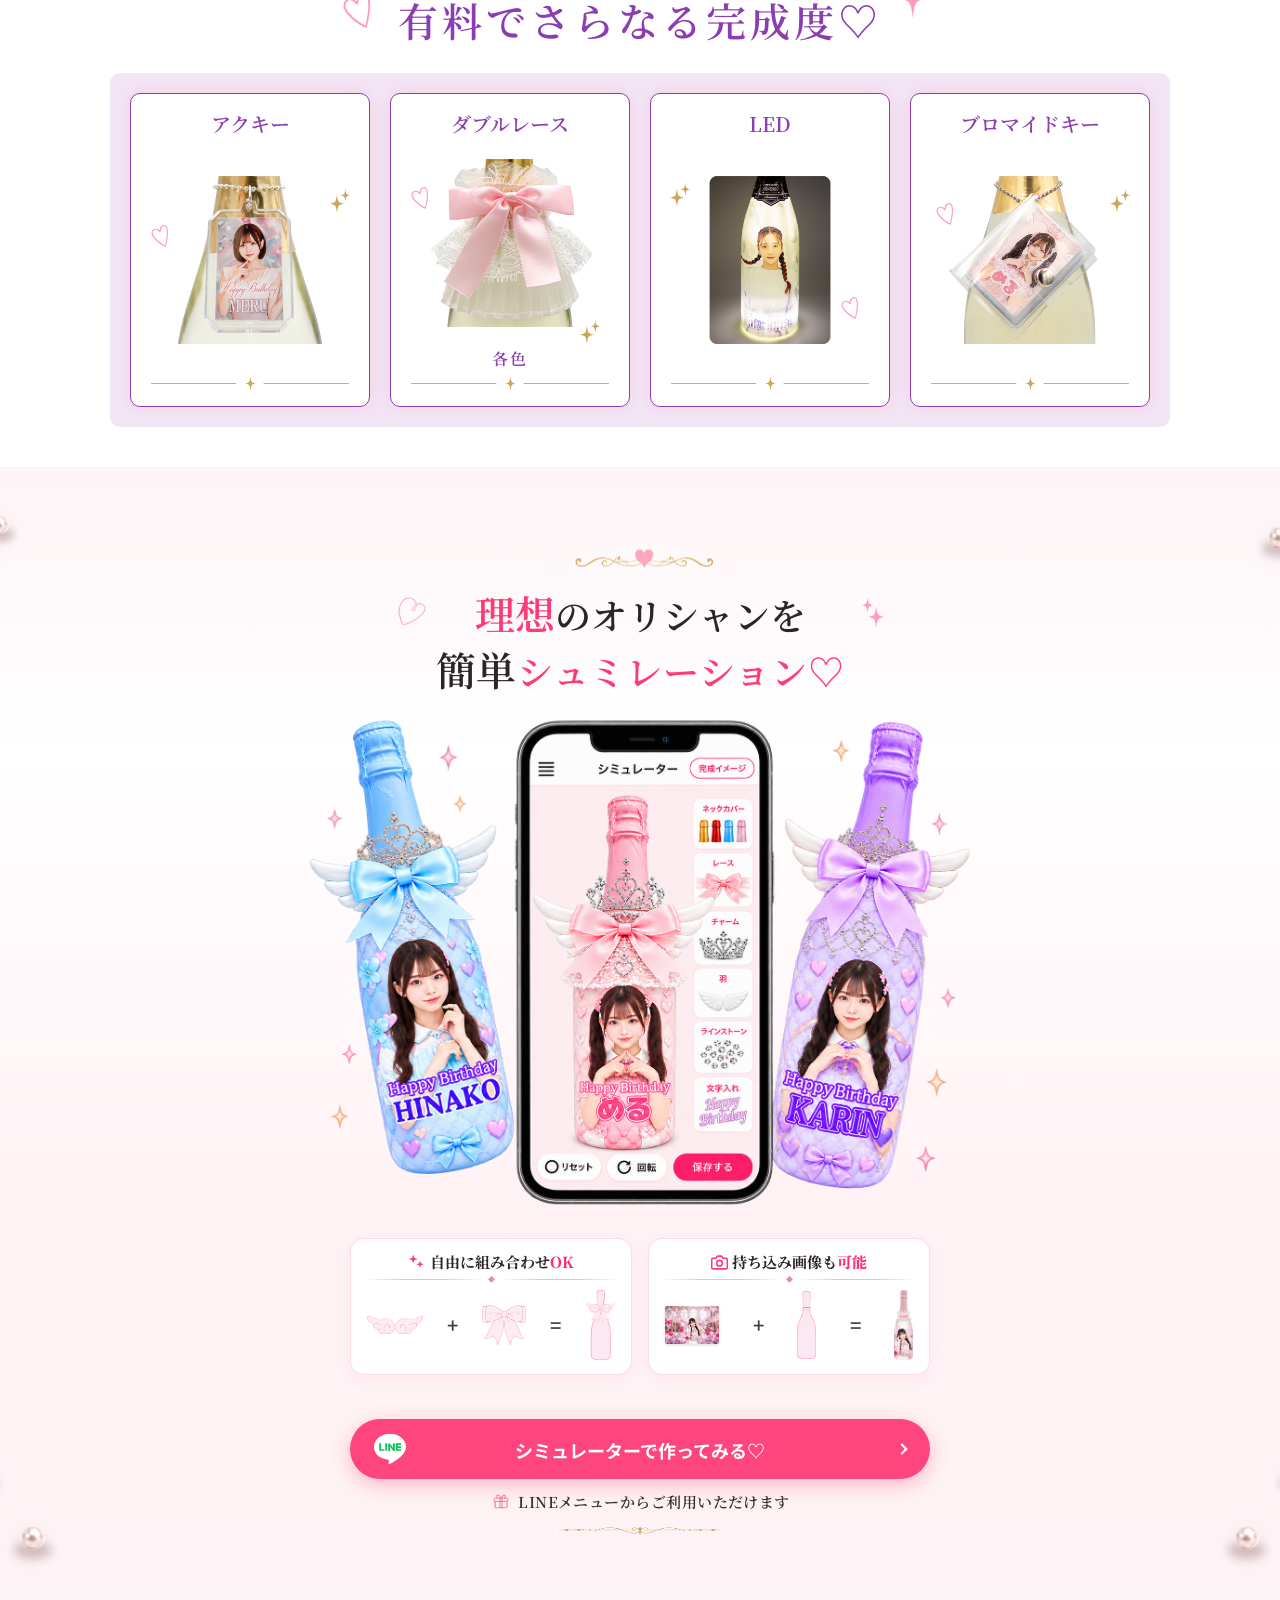
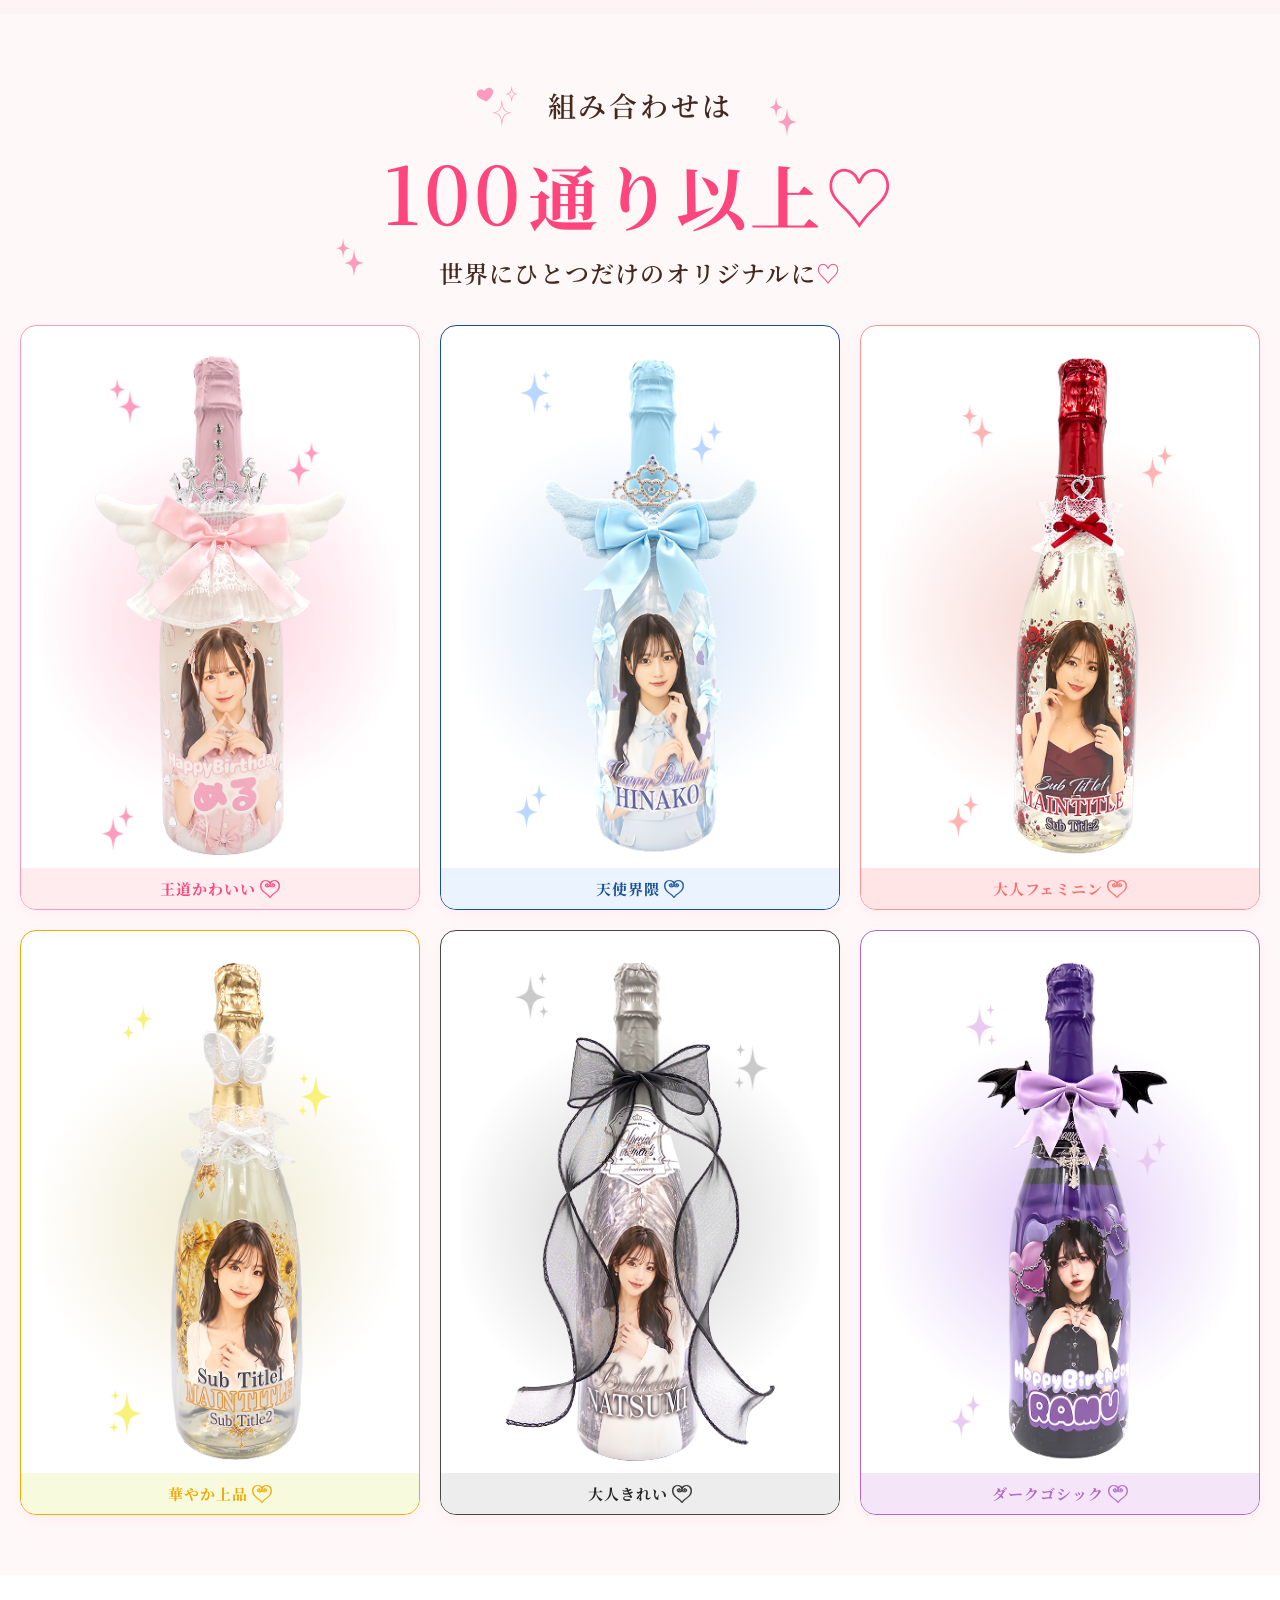
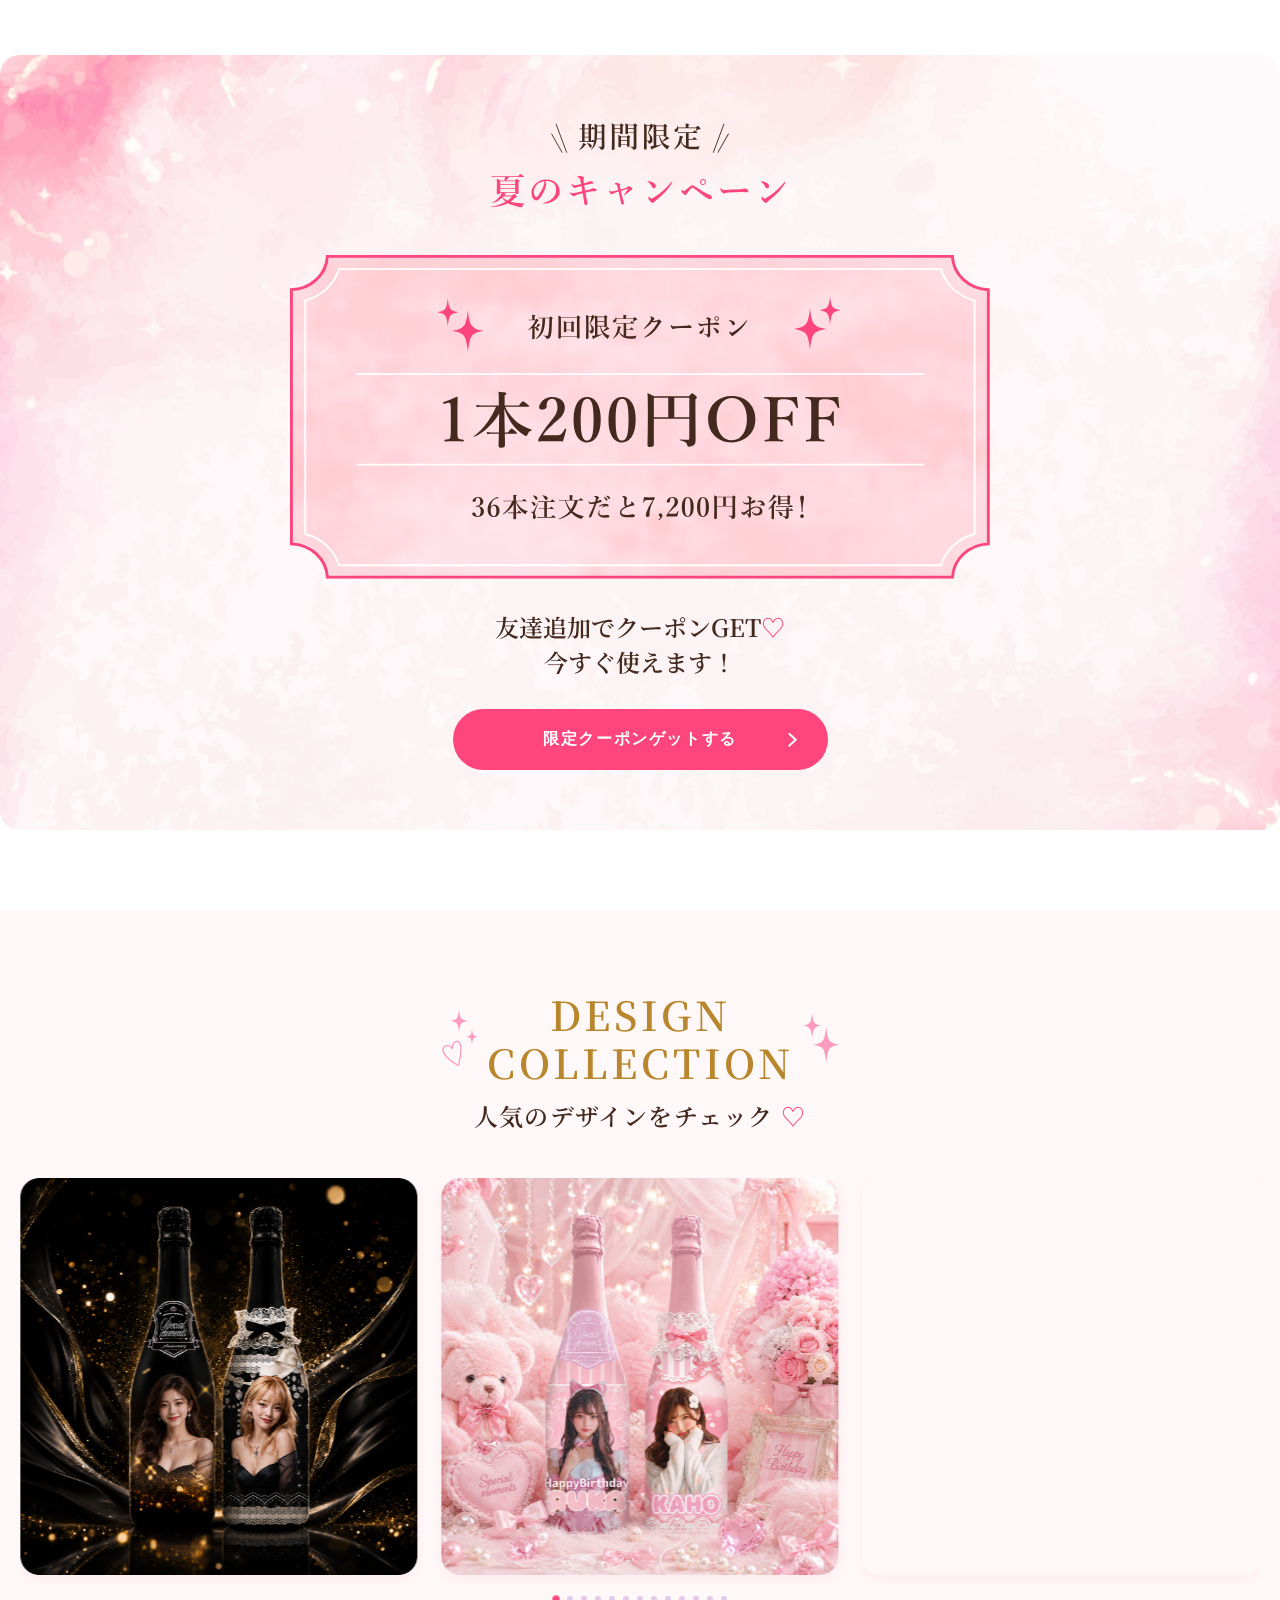
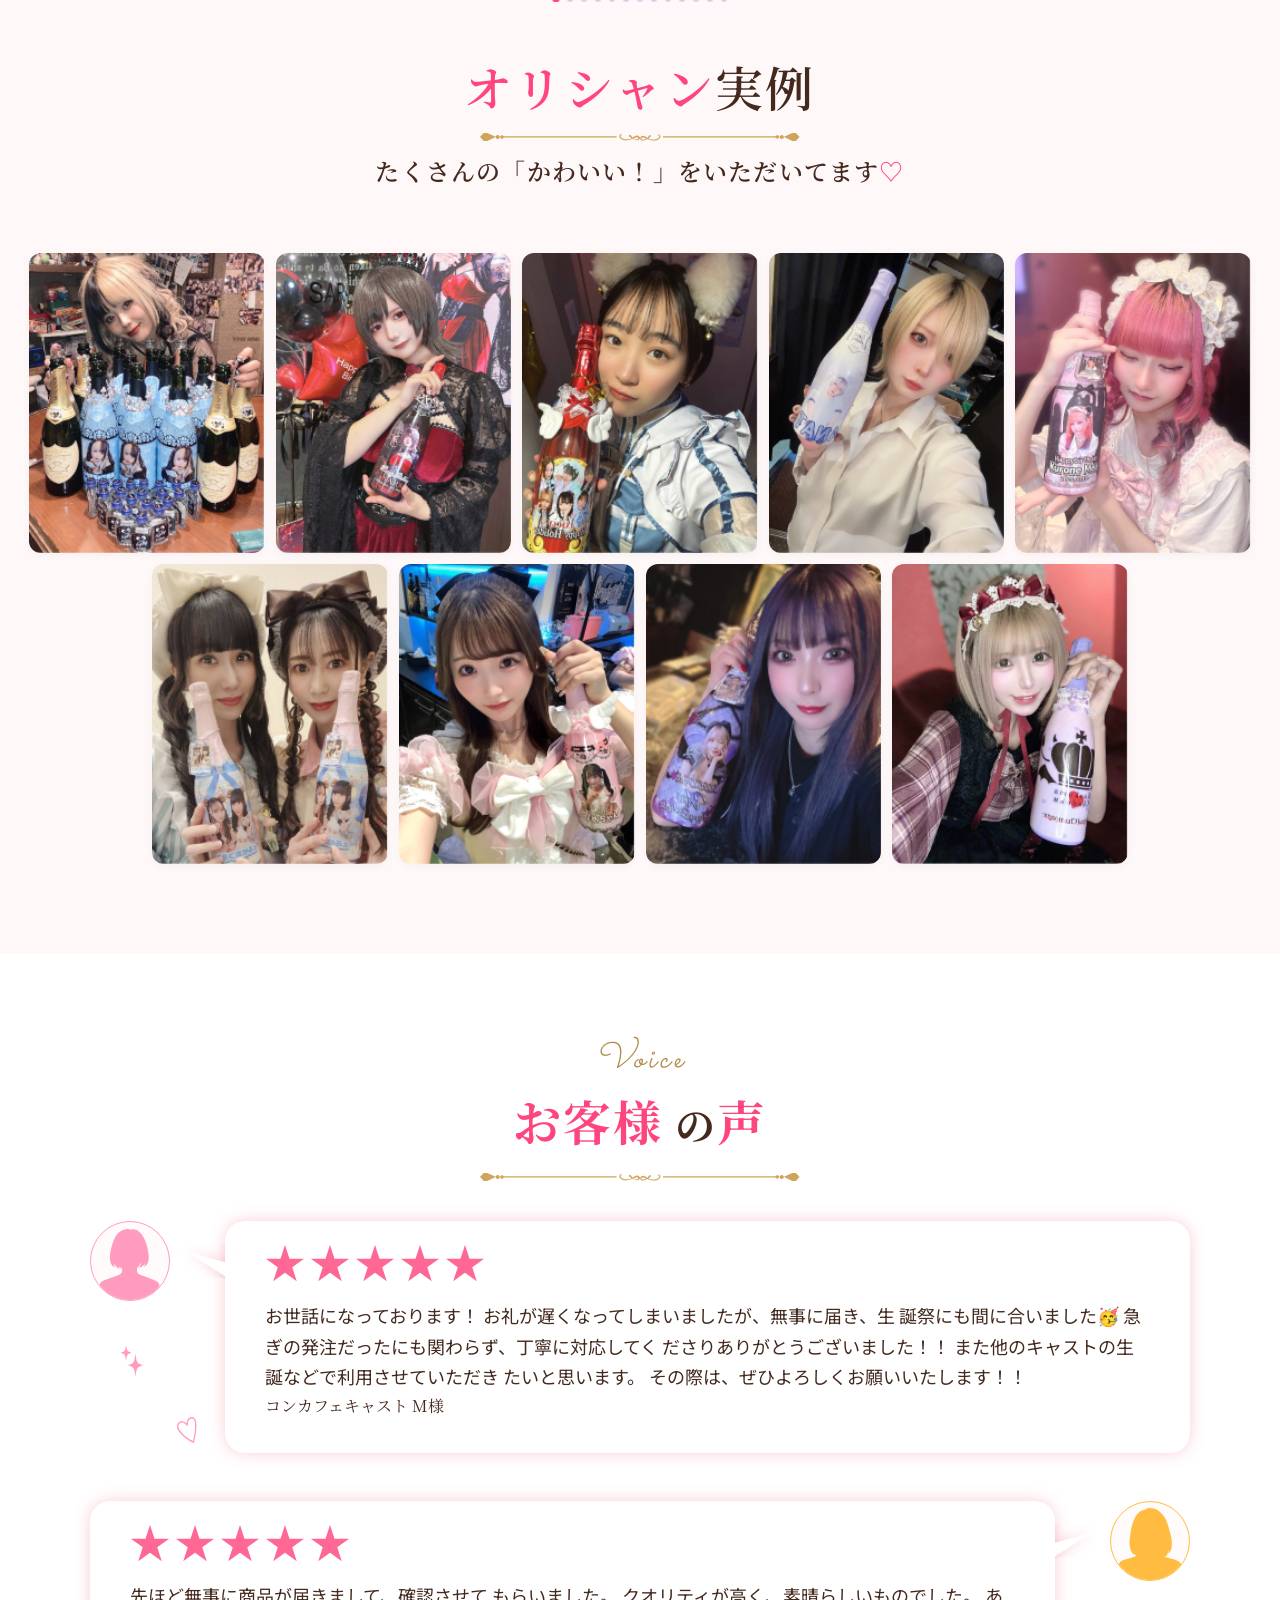
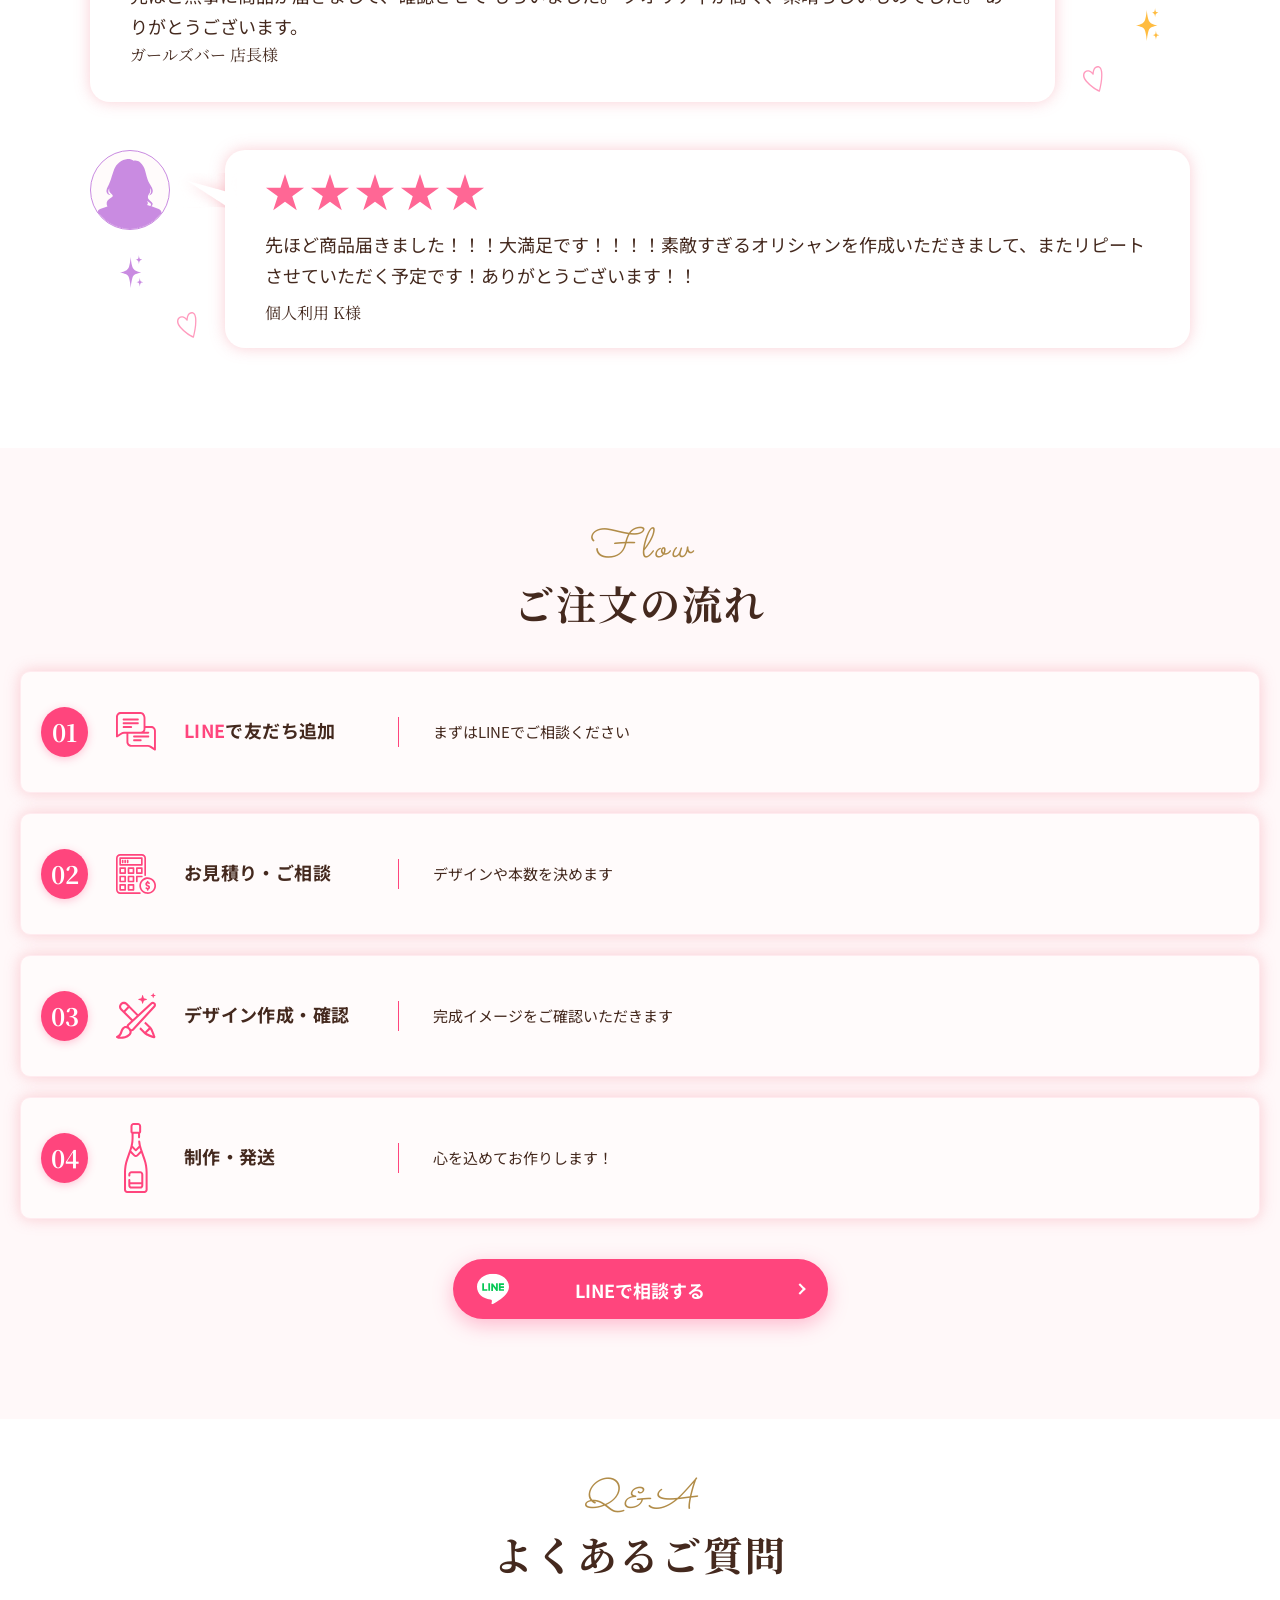
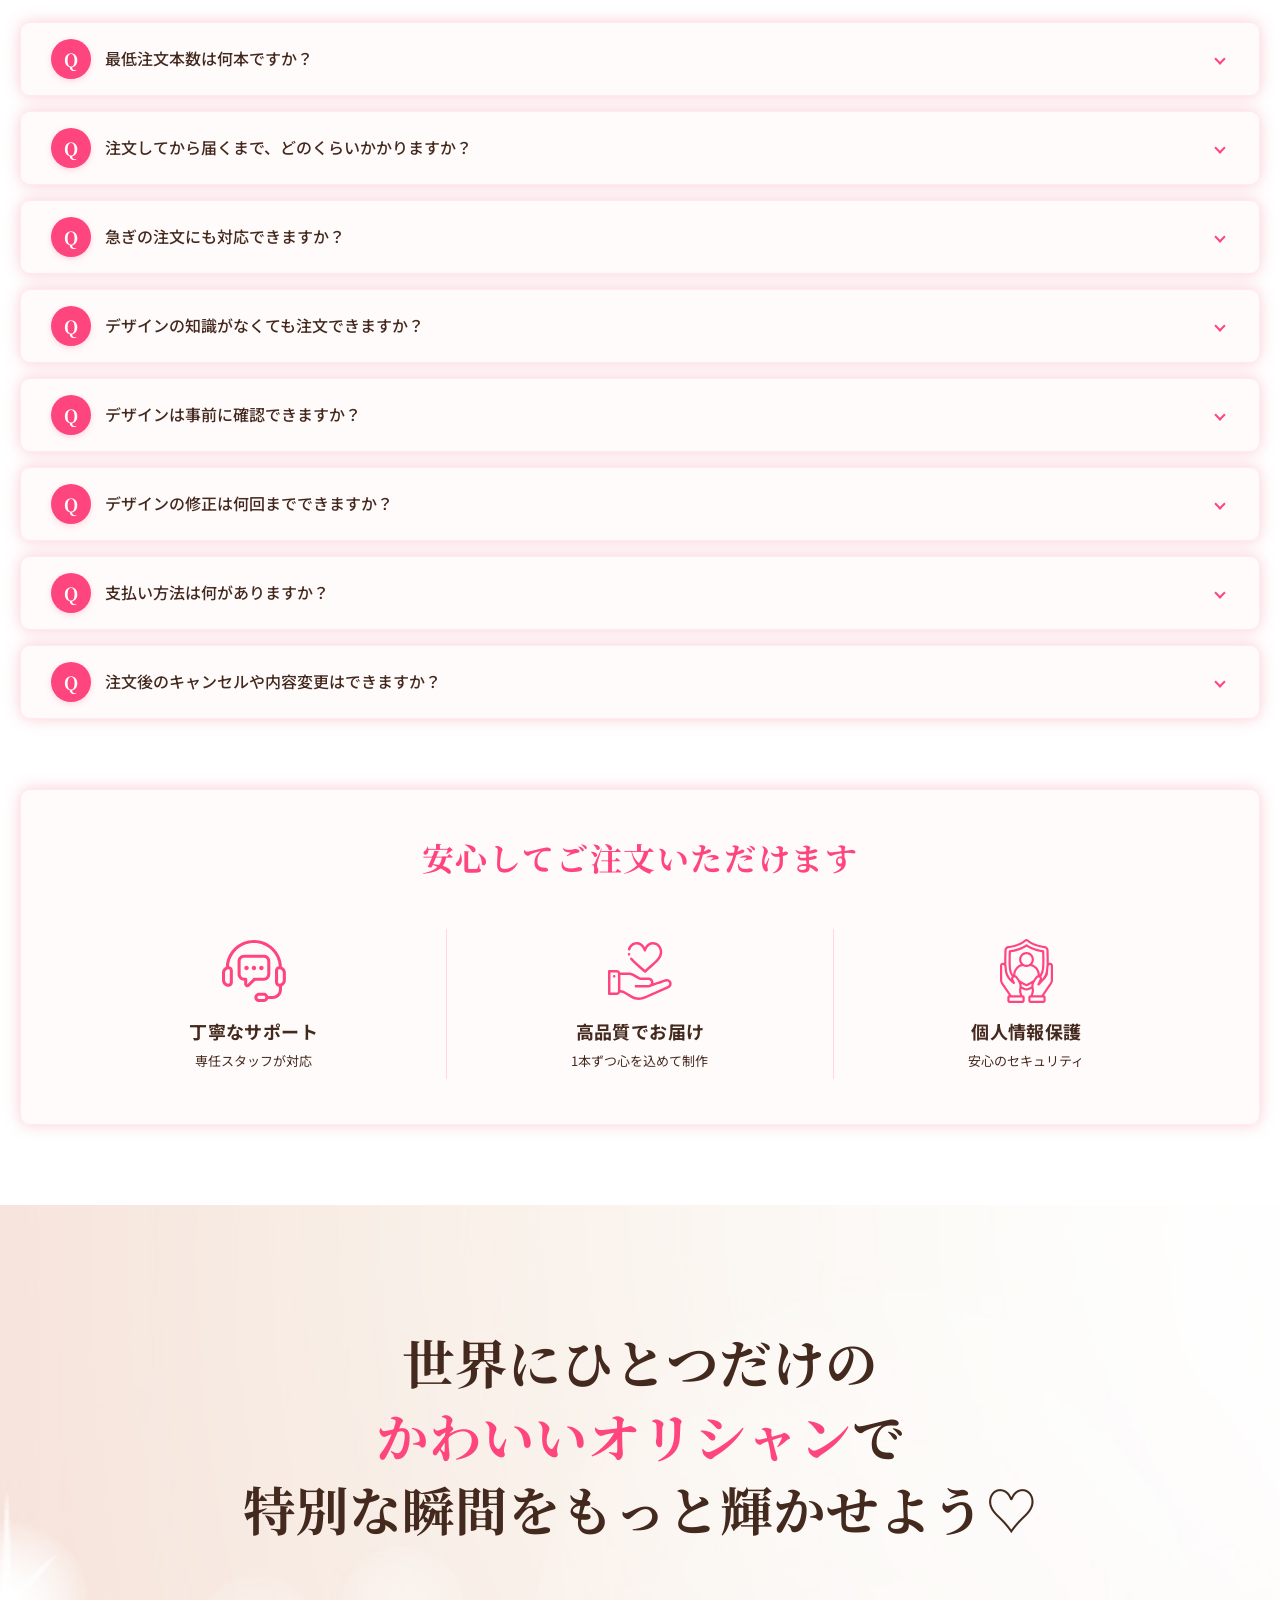
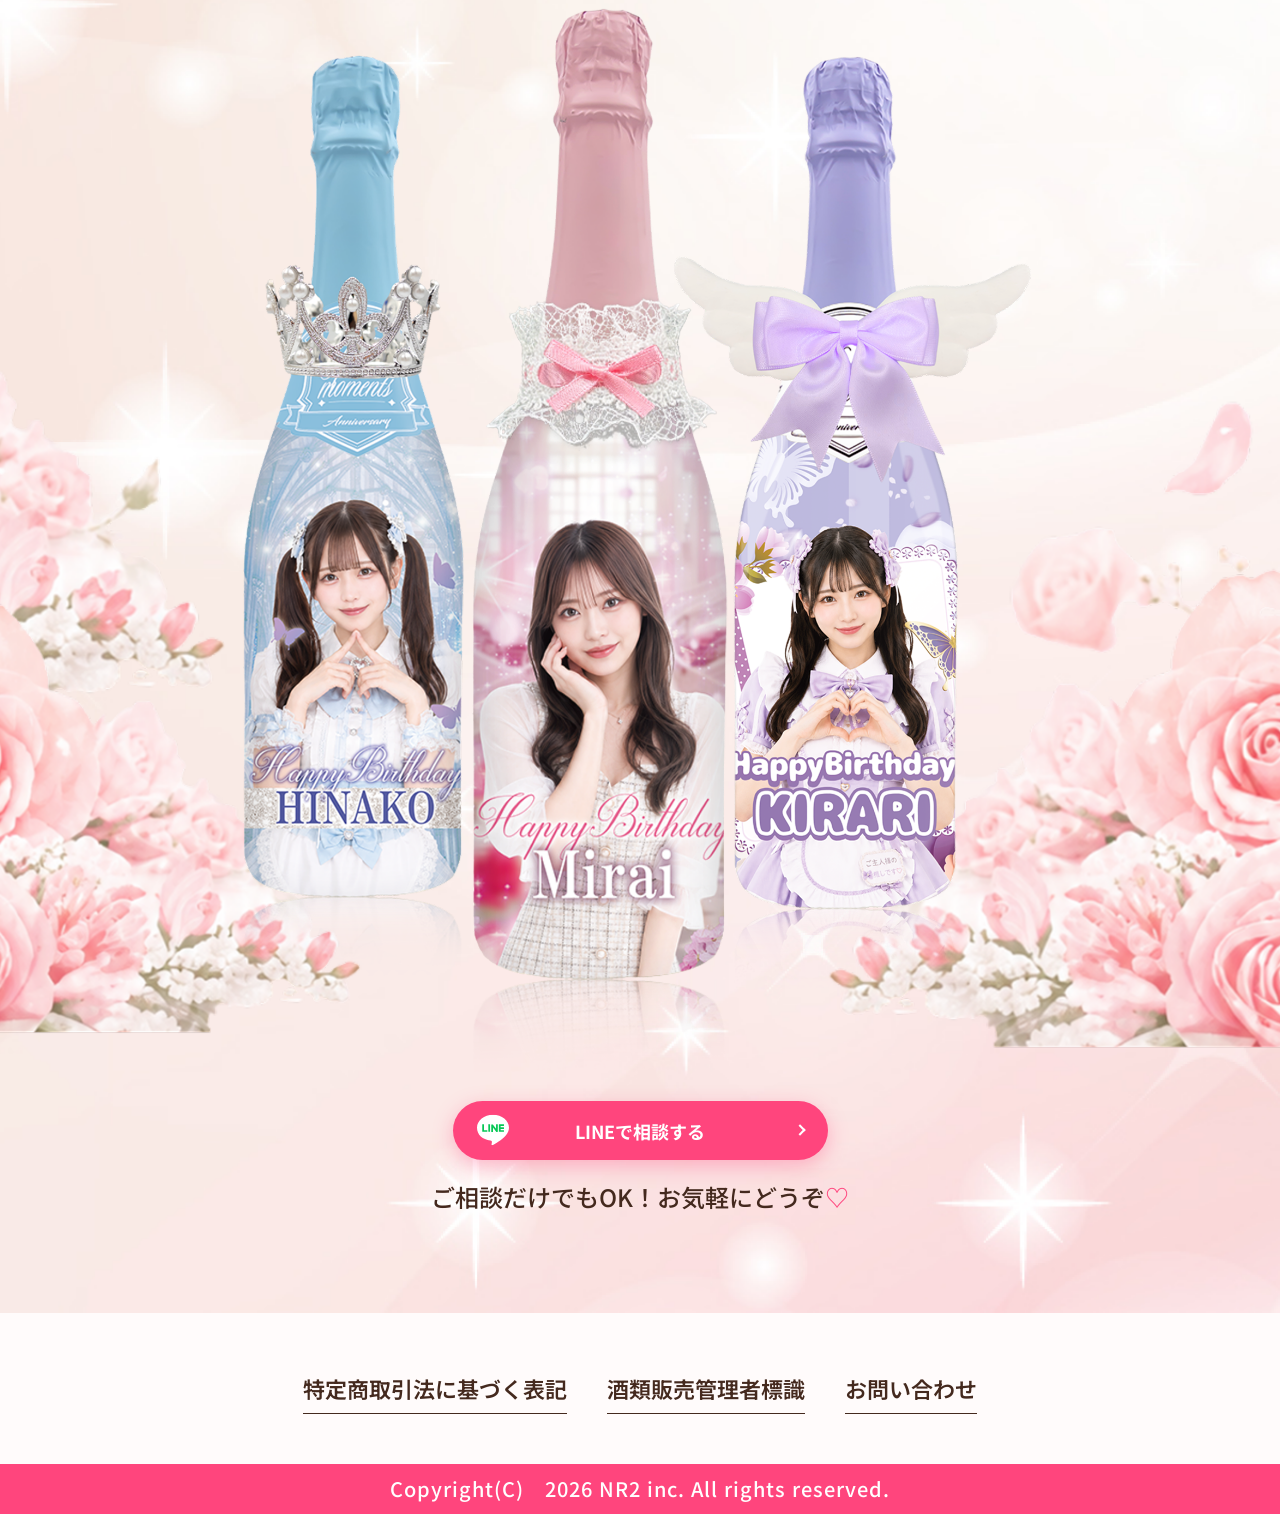
==== commit 6cb2fc6d: "feat: redesign simulator feature cards with equation visuals and updated typography" ====
--- a/index.html
+++ b/index.html
@@ -747,10 +747,10 @@
             <img src="assets-new/sim-heart-left.png" alt="" class="sim-decor-heart-left" aria-hidden="true">
             <h2 class="sim-title">
               <span class="sim-title-line sim-title-line-1">
-                <span class="sim-pink-text">理想</span>のオリシャンを
+                <span class="sim-pink-text slightly-big">理想</span>のオリシャンを
               </span>
               <span class="sim-title-line sim-title-line-2">
-                簡単<span class="sim-pink-text">シュミレーション♡</span>
+                <span class="slightly-big">簡単</span><span class="sim-pink-text">シュミレーション♡</span>
               </span>
             </h2>
             <img src="assets/star-pink.svg" alt="" class="sim-decor-star-right" aria-hidden="true">
@@ -764,11 +764,67 @@
 
         <!-- Two Feature Cards -->
         <div class="sim-cards-grid">
+          <!-- Card 1: 自由に組み合わせOK -->
           <div class="sim-card-item">
-            <img src="assets-new/card-combination.png" alt="自由に組み合わせOK" class="sim-card-banner-img">
-          </div>
+            <div class="sim-card-header">
+              <span class="sim-card-sparkles" aria-hidden="true">
+                <svg width="18" height="18" viewBox="0 0 24 24" fill="none" xmlns="http://www.w3.org/2000/svg">
+                  <path d="M7 2L8.5 6.5L13 8L8.5 9.5L7 14L5.5 9.5L1 8L5.5 6.5L7 2Z" fill="#FF3B77" />
+                  <path d="M16 10L17.2 13.8L21 15L17.2 16.2L16 20L14.8 16.2L11 15L14.8 13.8L16 10Z" fill="#FF3B77" />
+                </svg>
+              </span>
+              <span class="sim-card-title">自由に組み合わせ<span class="sim-card-accent">OK</span></span>
+            </div>
+            <div class="sim-card-divider">
+              <span class="sim-divider-line"></span>
+              <span class="sim-divider-diamond">◆</span>
+              <span class="sim-divider-line"></span>
+            </div>
+            <div class="sim-card-equation">
+              <div class="sim-eq-item sim-eq-wings">
+                <img src="assets-new/card-eq-1.png" alt="羽" class="sim-eq-img">
+              </div>
+              <span class="sim-eq-op">+</span>
+              <div class="sim-eq-item sim-eq-ribbon">
+                <img src="assets-new/card-eq-2.png" alt="リボン" class="sim-eq-img">
+              </div>
+              <span class="sim-eq-op">=</span>
+              <div class="sim-eq-item sim-eq-bottle-res">
+                <img src="assets-new/card-eq-4.png" alt="完成ボトル" class="sim-eq-img">
+              </div>
+            </div>
+          </div>
+
+          <!-- Card 2: 持ち込み画像も可能 -->
           <div class="sim-card-item">
-            <img src="assets-new/card-photo.png" alt="持ち込み画像も可能" class="sim-card-banner-img">
+            <div class="sim-card-header">
+              <span class="sim-card-camera" aria-hidden="true">
+                <svg width="17" height="17" viewBox="0 0 24 24" fill="none" stroke="#FF3B77" stroke-width="2.2"
+                  stroke-linecap="round" stroke-linejoin="round" xmlns="http://www.w3.org/2000/svg">
+                  <path d="M23 19a2 2 0 0 1-2 2H3a2 2 0 0 1-2-2V8a2 2 0 0 1 2-2h4l2-3h6l2 3h4a2 2 0 0 1 2 2z"></path>
+                  <circle cx="12" cy="13" r="4"></circle>
+                </svg>
+              </span>
+              <span class="sim-card-title">持ち込み画像も<span class="sim-card-accent">可能</span></span>
+            </div>
+            <div class="sim-card-divider">
+              <span class="sim-divider-line"></span>
+              <span class="sim-divider-diamond">◆</span>
+              <span class="sim-divider-line"></span>
+            </div>
+            <div class="sim-card-equation">
+              <div class="sim-eq-item sim-eq-photo">
+                <img src="assets-new/card-eq-6.png" alt="持ち込み写真" class="sim-eq-img sim-eq-photo-img">
+              </div>
+              <span class="sim-eq-op">+</span>
+              <div class="sim-eq-item sim-eq-bottle-outline">
+                <img src="assets-new/card-eq-3.png" alt="ボトル" class="sim-eq-img">
+              </div>
+              <span class="sim-eq-op">=</span>
+              <div class="sim-eq-item sim-eq-bottle-photo">
+                <img src="assets-new/card-eq-5.png" alt="完成写真ボトル" class="sim-eq-img">
+              </div>
+            </div>
           </div>
         </div>
 
@@ -778,7 +834,7 @@
           <div class="flow-cta-wrapper" style="padding: 0">
             <a href="https://lin.ee/Y6ESNdC" target="_blank" class="flow-cta-button" style="max-width: 100%;">
               <img src="assets/line-icon.svg" alt="LINE" class="flow-cta-icon">
-              <span>LINEで相談する</span>
+              <span>シミュレーターで作ってみる♡</span>
               <span class="flow-cta-arrow"></span>
             </a>
           </div>
@@ -1294,4 +1350,4 @@
   </div>
 </body>
 
-</html>
+</html>
--- a/style.css
+++ b/style.css
@@ -1682,12 +1682,16 @@
 
 .sim-title {
   font-family: "Noto Serif JP", var(--font-title);
-  font-size: 28px;
-  font-weight: 700;
+  font-size: 26px;
+  font-weight: 600;
   color: #2D2426;
   line-height: 1.34;
   margin: 0;
   text-align: center;
+}
+
+.sim-title .slightly-big {
+  font-size: 28px;
 }
 
 .sim-title-line {
@@ -1748,63 +1752,250 @@
 .sim-cards-grid {
   display: grid;
   grid-template-columns: 1fr 1fr;
-  gap: 12px;
+  gap: clamp(8px, 2.2vw, 14px);
   width: 100%;
   max-width: 490px;
   box-sizing: border-box;
+  margin: 0 auto 0px;
 }
 
 .sim-card-item {
+  background: #FFFFFF;
+  border: 1.5px solid #FFDCE5;
+  border-radius: 12px;
+  padding: 10px 8px 10px;
+  box-shadow: 0 4px 14px rgba(255, 140, 170, 0.12);
   display: flex;
   flex-direction: column;
-  border-radius: 14px;
-  overflow: hidden;
-  box-shadow: 0 4px 16px rgba(245, 180, 195, 0.25);
-  transition: transform 0.3s cubic-bezier(0.165, 0.84, 0.44, 1), box-shadow 0.3s ease;
+  align-items: center;
+  box-sizing: border-box;
+  transition: transform 0.25s ease, box-shadow 0.25s ease;
 }
 
 .sim-card-item:hover {
-  transform: translateY(-3px);
-  box-shadow: 0 8px 22px rgba(245, 180, 195, 0.4);
-}
-
-.sim-card-banner-img {
-  width: 100%;
+  transform: translateY(-2px);
+  box-shadow: 0 6px 18px rgba(255, 120, 160, 0.22);
+}
+
+.sim-card-header {
+  display: flex;
+  align-items: center;
+  justify-content: center;
+  gap: 4px;
+  width: 100%;
+  padding-bottom: 5px;
+  box-sizing: border-box;
+}
+
+.sim-card-sparkles,
+.sim-card-camera {
+  display: inline-flex;
+  align-items: center;
+  justify-content: center;
+  flex-shrink: 0;
+}
+
+.sim-card-title {
+  font-family: "Noto Serif JP", var(--font-title);
+  font-size: clamp(11.5px, 2.7vw, 14px);
+  font-weight: 700;
+  color: #2D2426;
+  white-space: nowrap;
+  line-height: 1.2;
+}
+
+.sim-card-accent {
+  color: #FF2B6D;
+  font-weight: 800;
+}
+
+.sim-card-divider {
+  display: flex;
+  align-items: center;
+  justify-content: center;
+  width: 100%;
+  gap: 4px;
+  margin-bottom: 5px;
+}
+
+.sim-divider-line {
+  flex-grow: 1;
+  height: 1px;
+  background: linear-gradient(90deg, transparent, #FFB8CC, #FFB8CC, transparent);
+}
+
+.sim-divider-diamond {
+  font-size: 7px;
+  color: #FF80A0;
+  line-height: 1;
+}
+
+.sim-card-equation {
+  display: flex;
+  align-items: center;
+  justify-content: space-between;
+  width: 100%;
+  padding: 2px 2px 0;
+  height: 58px;
+  box-sizing: border-box;
+  gap: 2px;
+}
+
+.sim-eq-item {
+  display: flex;
+  align-items: center;
+  justify-content: center;
+  flex-shrink: 0;
+}
+
+.sim-eq-wings {
+  width: clamp(34px, 8.5vw, 44px);
+}
+
+.sim-eq-ribbon {
+  width: clamp(28px, 7vw, 36px);
+}
+
+.sim-eq-bottle-res {
+  height: clamp(48px, 11.5vw, 58px);
+}
+
+.sim-eq-photo {
+  width: clamp(32px, 8vw, 42px);
+}
+
+.sim-eq-photo-img {
+  width: 100%;
+  height: clamp(22px, 5.8vw, 29px);
+  object-fit: cover;
+  border-radius: 2px;
+  box-shadow: 0 1px 3px rgba(0, 0, 0, 0.15);
+  display: block;
+}
+
+.sim-eq-bottle-outline {
+  height: clamp(46px, 10.5vw, 56px);
+}
+
+.sim-eq-bottle-photo {
+  height: clamp(48px, 11.5vw, 58px);
+}
+
+.sim-eq-img {
+  max-width: 100%;
+  max-height: 100%;
+  object-fit: contain;
+  display: block;
+}
+
+.sim-eq-op {
+  font-family: "Noto Sans JP", sans-serif;
+  font-size: clamp(13px, 3vw, 17px);
+  font-weight: 500;
+  color: #4A3A3D;
+  line-height: 1;
+  flex-shrink: 0;
+  user-select: none;
+}
+
+.sim-cta-container {
+  display: flex;
+  flex-direction: column;
+  align-items: center;
+  width: 100%;
+  max-width: 490px;
+  box-sizing: border-box;
+  margin-top: 4px;
+}
+
+.sim-cta-pill-outer {
+  display: block;
+  width: 100%;
+  /* padding: 3px; */
+  border-radius: 9999px;
+  background: rgba(255, 60, 115, 0.14);
+  border: 1.5px solid rgba(255, 75, 125, 0.35);
+  box-sizing: border-box;
+  text-decoration: none;
+  transition: transform 0.25s ease, box-shadow 0.25s ease, background 0.25s ease;
+}
+
+.sim-cta-pill-outer:hover {
+  transform: translateY(-2px);
+  box-shadow: 0 8px 24px rgba(255, 45, 95, 0.3);
+  background: rgba(255, 60, 115, 0.22);
+}
+
+.sim-cta-pill-inner {
+  display: flex;
+  align-items: center;
+  justify-content: space-between;
+  background: linear-gradient(90deg, #FF3D77 0%, #FF1C5E 100%);
+  border-radius: 9999px;
+  padding: 11px 18px;
+  box-shadow: 0 6px 18px rgba(255, 28, 94, 0.38), inset 0 1px 1px rgba(255, 255, 255, 0.4);
+  box-sizing: border-box;
+}
+
+.sim-cta-line-badge {
+  width: clamp(30px, 7vw, 36px);
+  height: clamp(30px, 7vw, 36px);
+  border-radius: 50%;
+  background: #FFFFFF;
+  display: flex;
+  align-items: center;
+  justify-content: center;
+  flex-shrink: 0;
+  box-shadow: 0 2px 5px rgba(0, 0, 0, 0.12);
+}
+
+.sim-cta-line-icon {
+  width: clamp(20px, 4.8vw, 24px);
+  height: clamp(20px, 4.8vw, 24px);
+  display: block;
+}
+
+.sim-cta-btn-text {
+  font-family: var(--font-body);
+  font-size: clamp(15px, 3.8vw, 19px);
+  font-weight: 800;
+  color: #FFFFFF;
+  letter-spacing: 0.04em;
+  text-align: center;
+  flex-grow: 1;
+  text-shadow: 0 1px 3px rgba(180, 10, 60, 0.3);
+  margin: 0 8px;
+  white-space: nowrap;
+}
+
+.sim-cta-btn-arrow {
+  display: flex;
+  align-items: center;
+  justify-content: center;
+  flex-shrink: 0;
+}
+
+.sim-subnote {
+  display: flex;
+  align-items: center;
+  justify-content: center;
+  gap: 6px;
+  margin-top: 12px;
+  margin-bottom: 8px;
+}
+
+.sim-gift-icon-img {
+  width: clamp(16px, 3.5vw, 20px);
   height: auto;
   display: block;
-  object-fit: cover;
-}
-
-.sim-cta-container {
-  display: flex;
-  flex-direction: column;
-  align-items: center;
-  width: 100%;
-  max-width: 490px;
-  box-sizing: border-box;
-}
-
-.sim-subnote {
-  display: flex;
-  align-items: center;
-  justify-content: center;
-  gap: 8px;
-  margin-top: 14px;
-  margin-bottom: 12px;
-}
-
-.sim-gift-icon-img {
-  width: 24px;
-  height: auto;
-  display: block;
 }
 
 .sim-subnote-text {
-  font-family: var(--font-title);
-  font-size: clamp(13px, 2.7vw, 15px);
+  font-family: "Noto Serif JP", var(--font-title);
+  font-size: clamp(12px, 2.6vw, 14px);
   font-weight: 600;
-  color: #2D2426;
-  letter-spacing: 0.05em;
+  color: #3A2E31;
+  letter-spacing: 0.03em;
 }
 
 .sim-bottom-decor-wrap {
@@ -1815,7 +2006,7 @@
 }
 
 .sim-bottom-decor-img {
-  width: clamp(120px, 20vw, 170px);
+  width: clamp(130px, 24vw, 170px);
   height: auto;
   display: block;
 }
@@ -1826,6 +2017,10 @@
   }
 
   .sim-title {
+    font-size: 36px;
+  }
+
+  .sim-title .slightly-big {
     font-size: 40px;
   }
 
@@ -1875,14 +2070,83 @@
   .sim-cards-grid {
     gap: 16px;
     max-width: 580px;
+    /* margin-bottom: 22px; */
+  }
+
+  .sim-card-item {
+    padding: 14px 12px 14px;
+    border-radius: 14px;
+  }
+
+  .sim-card-title {
+    font-size: 15px;
+  }
+
+  .sim-card-equation {
+    height: 72px;
+    padding: 6px 4px 4px;
+  }
+
+  .sim-eq-wings {
+    width: 56px;
+  }
+
+  .sim-eq-ribbon {
+    width: 44px;
+  }
+
+  .sim-eq-bottle-res {
+    height: 70px;
+  }
+
+  .sim-eq-photo {
+    width: 54px;
+  }
+
+  .sim-eq-photo-img {
+    height: 38px;
+  }
+
+  .sim-eq-bottle-outline {
+    height: 68px;
+  }
+
+  .sim-eq-bottle-photo {
+    height: 70px;
+  }
+
+  .sim-eq-op {
+    font-size: 20px;
   }
 
   .sim-cta-container {
     max-width: 580px;
   }
 
+  .sim-cta-pill-inner {
+    padding: 14px 24px;
+  }
+
+  .sim-cta-btn-text {
+    font-size: 21px;
+  }
+
+  .sim-cta-line-badge {
+    width: 40px;
+    height: 40px;
+  }
+
+  .sim-cta-line-icon {
+    width: 26px;
+    height: 26px;
+  }
+
+  .sim-subnote-text {
+    font-size: 15px;
+  }
+
   .sim-gift-icon-img {
-    width: 35px;
+    width: 22px;
   }
 }
 
@@ -3771,6 +4035,11 @@
 
 
 @media (max-width: 580px) {
+  .flow-cta-icon {
+    width: 26px;
+    height: 26px;
+  }
+
   .star-right-decor-footer {
     position: absolute;
     top: 40px;
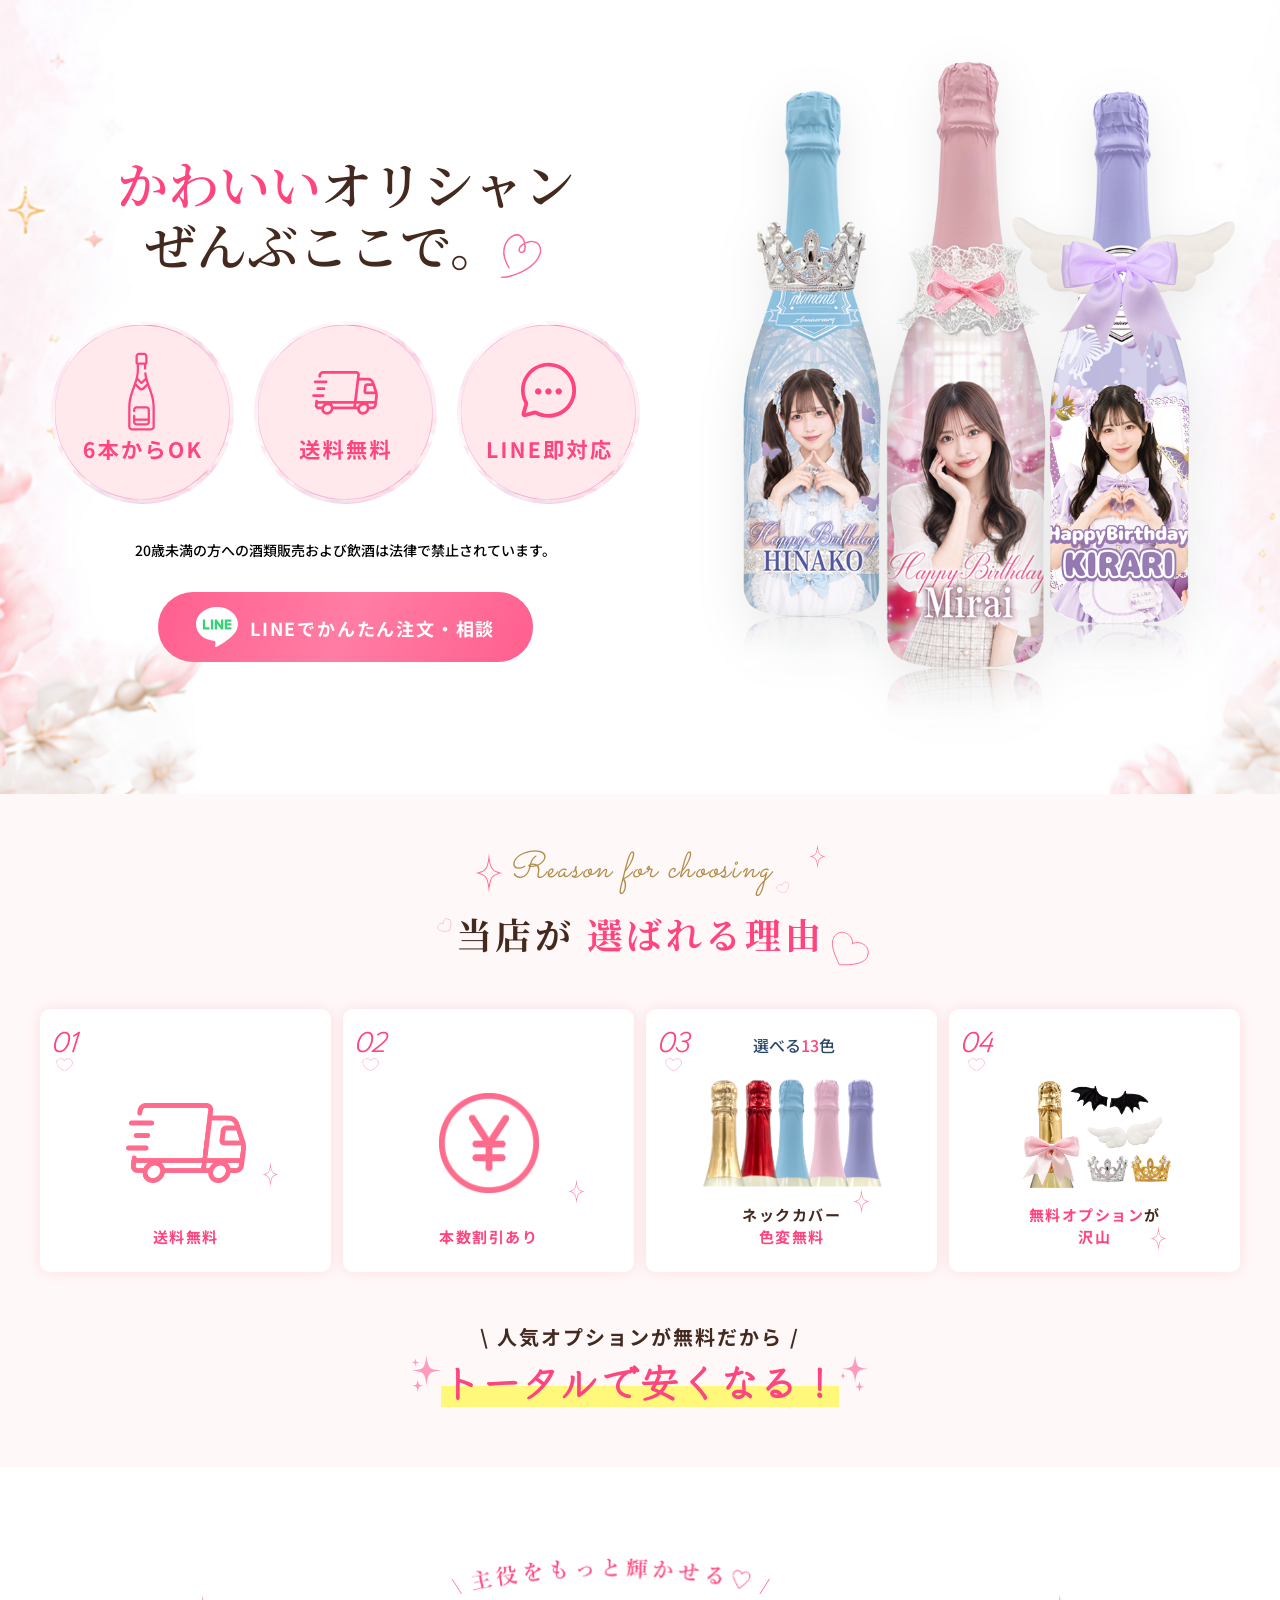
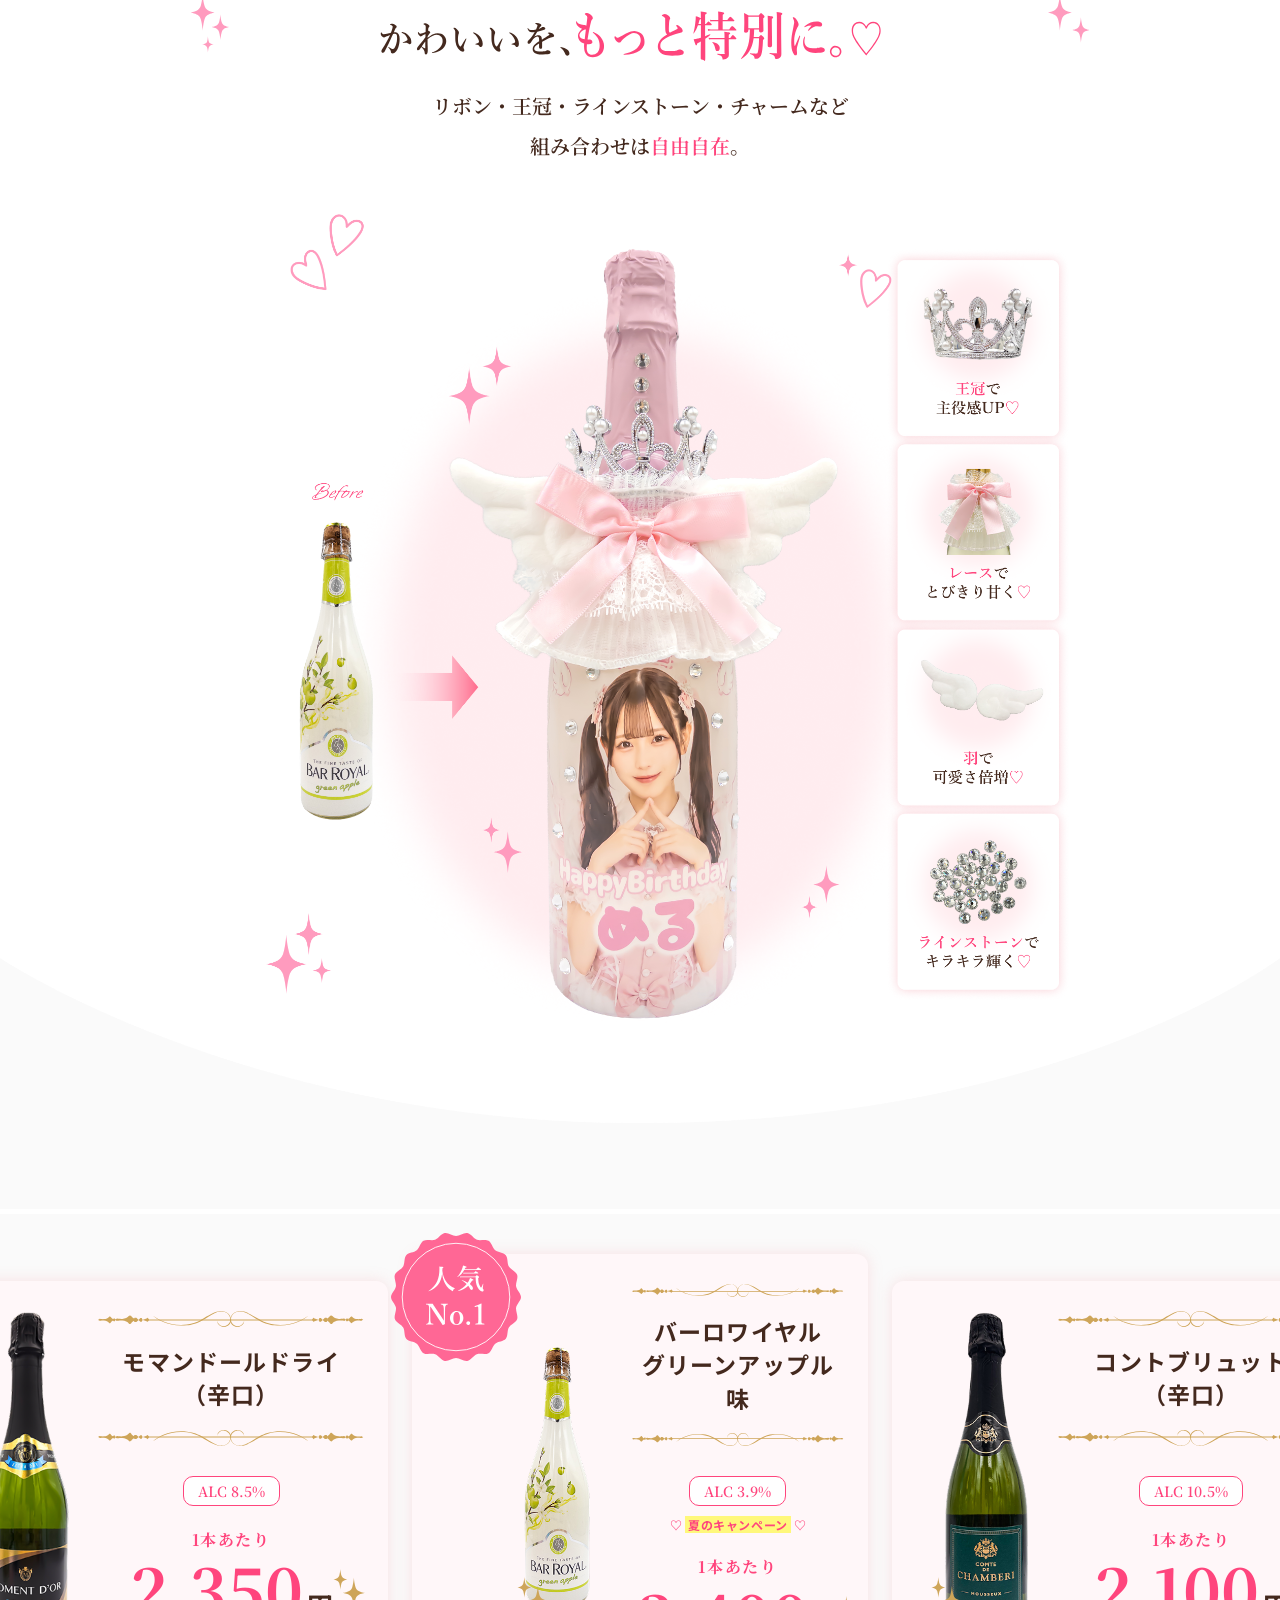
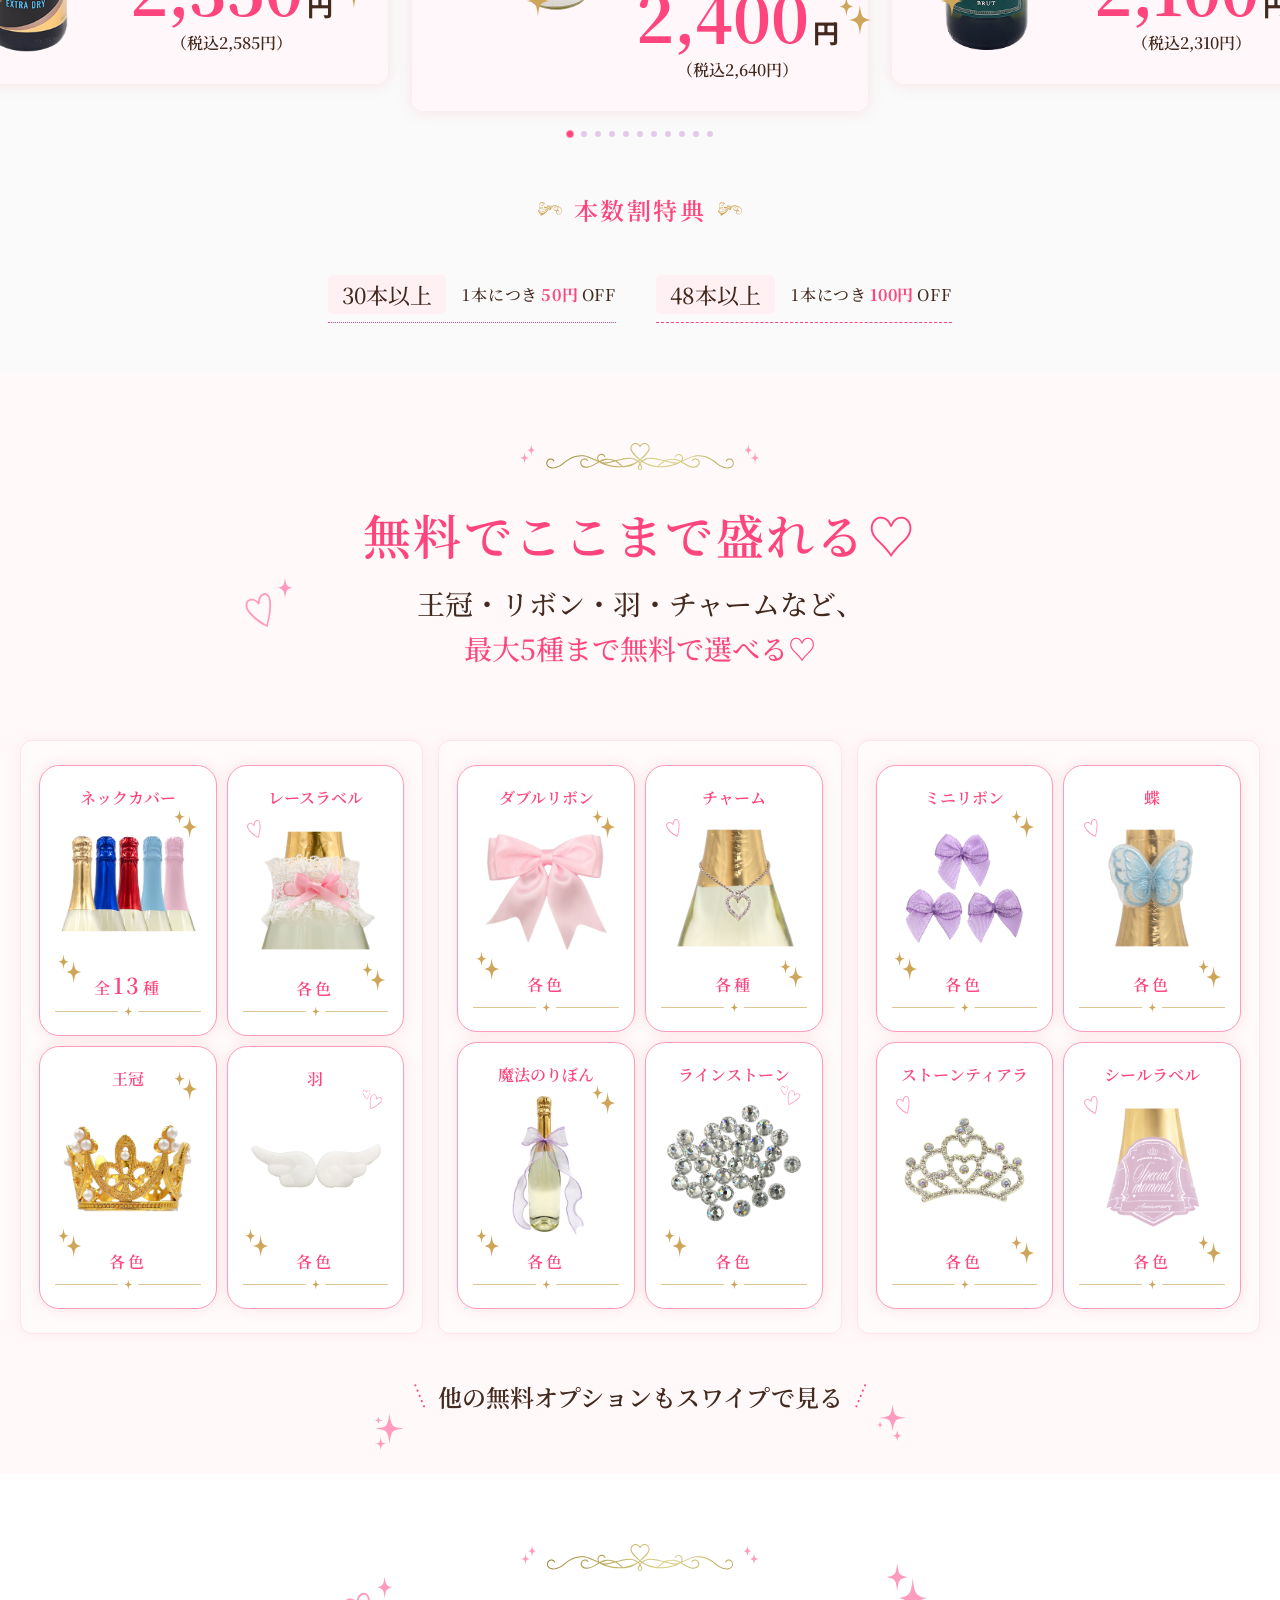
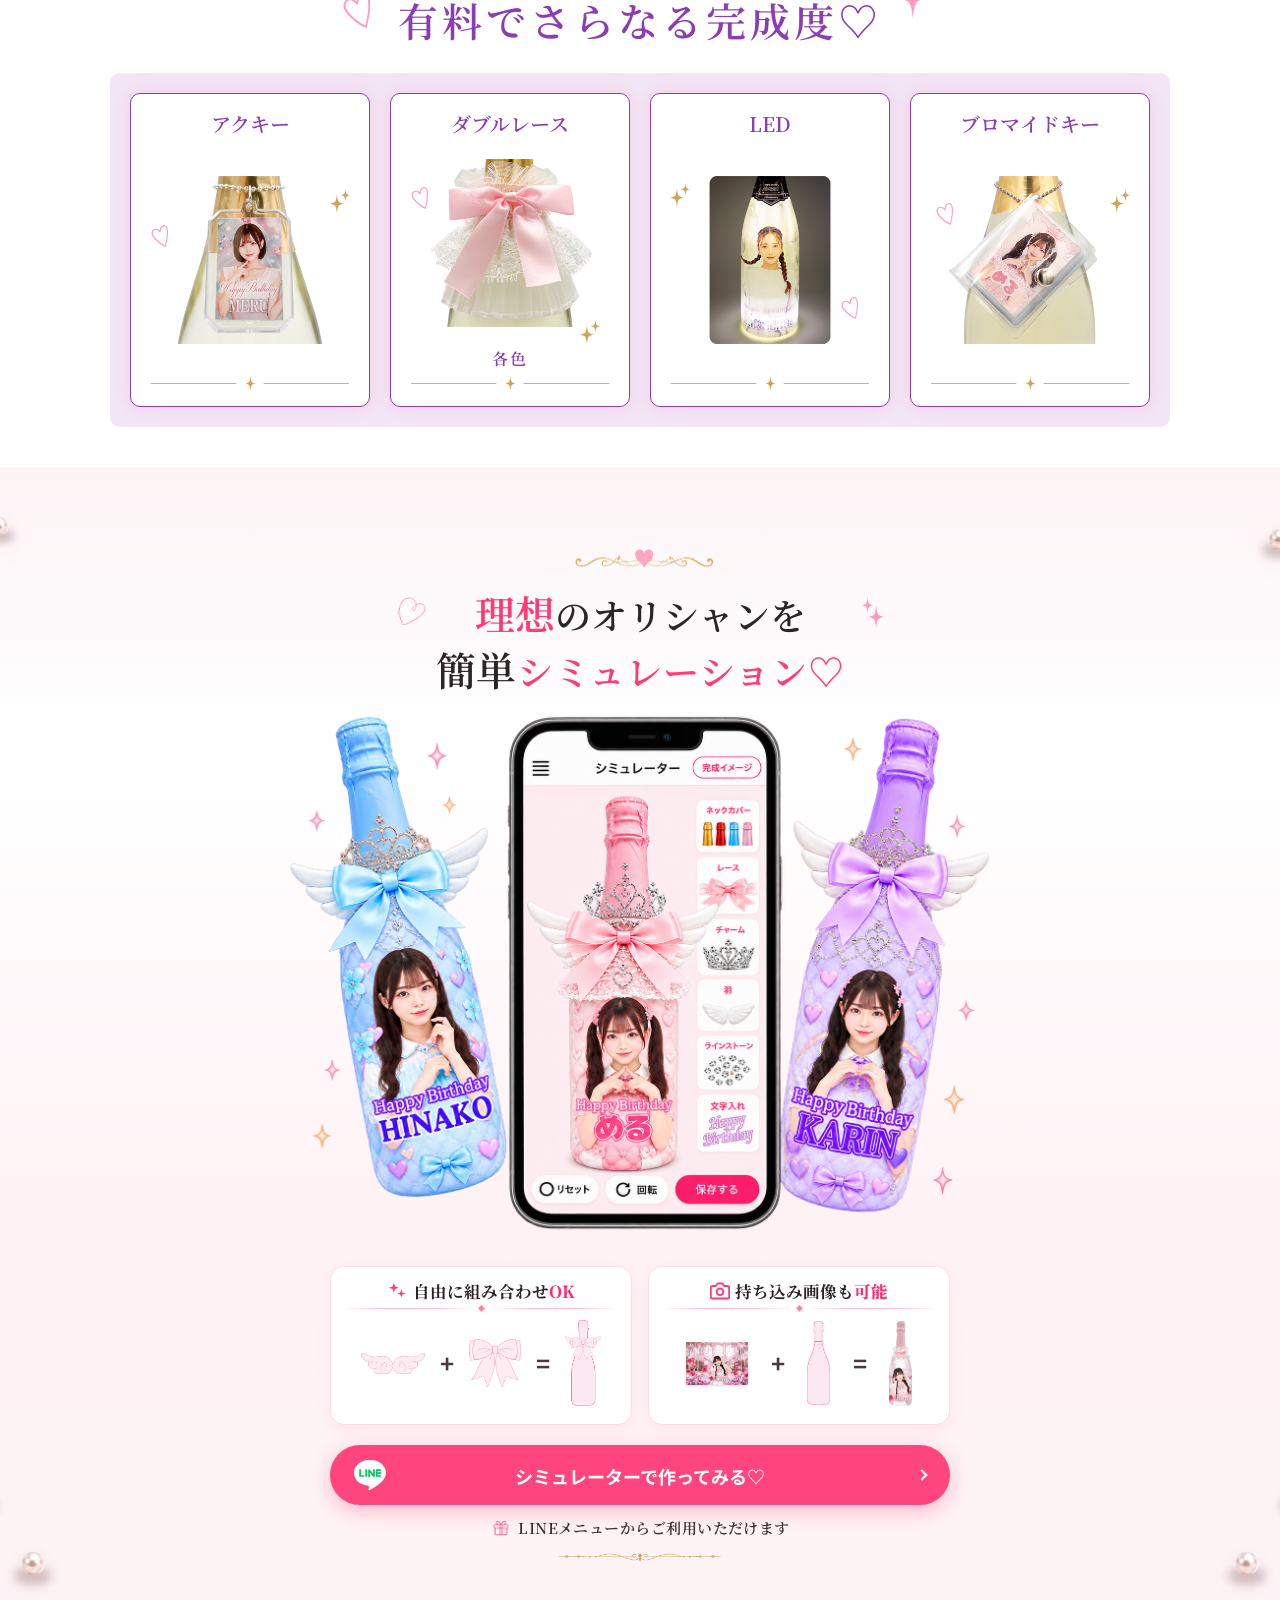
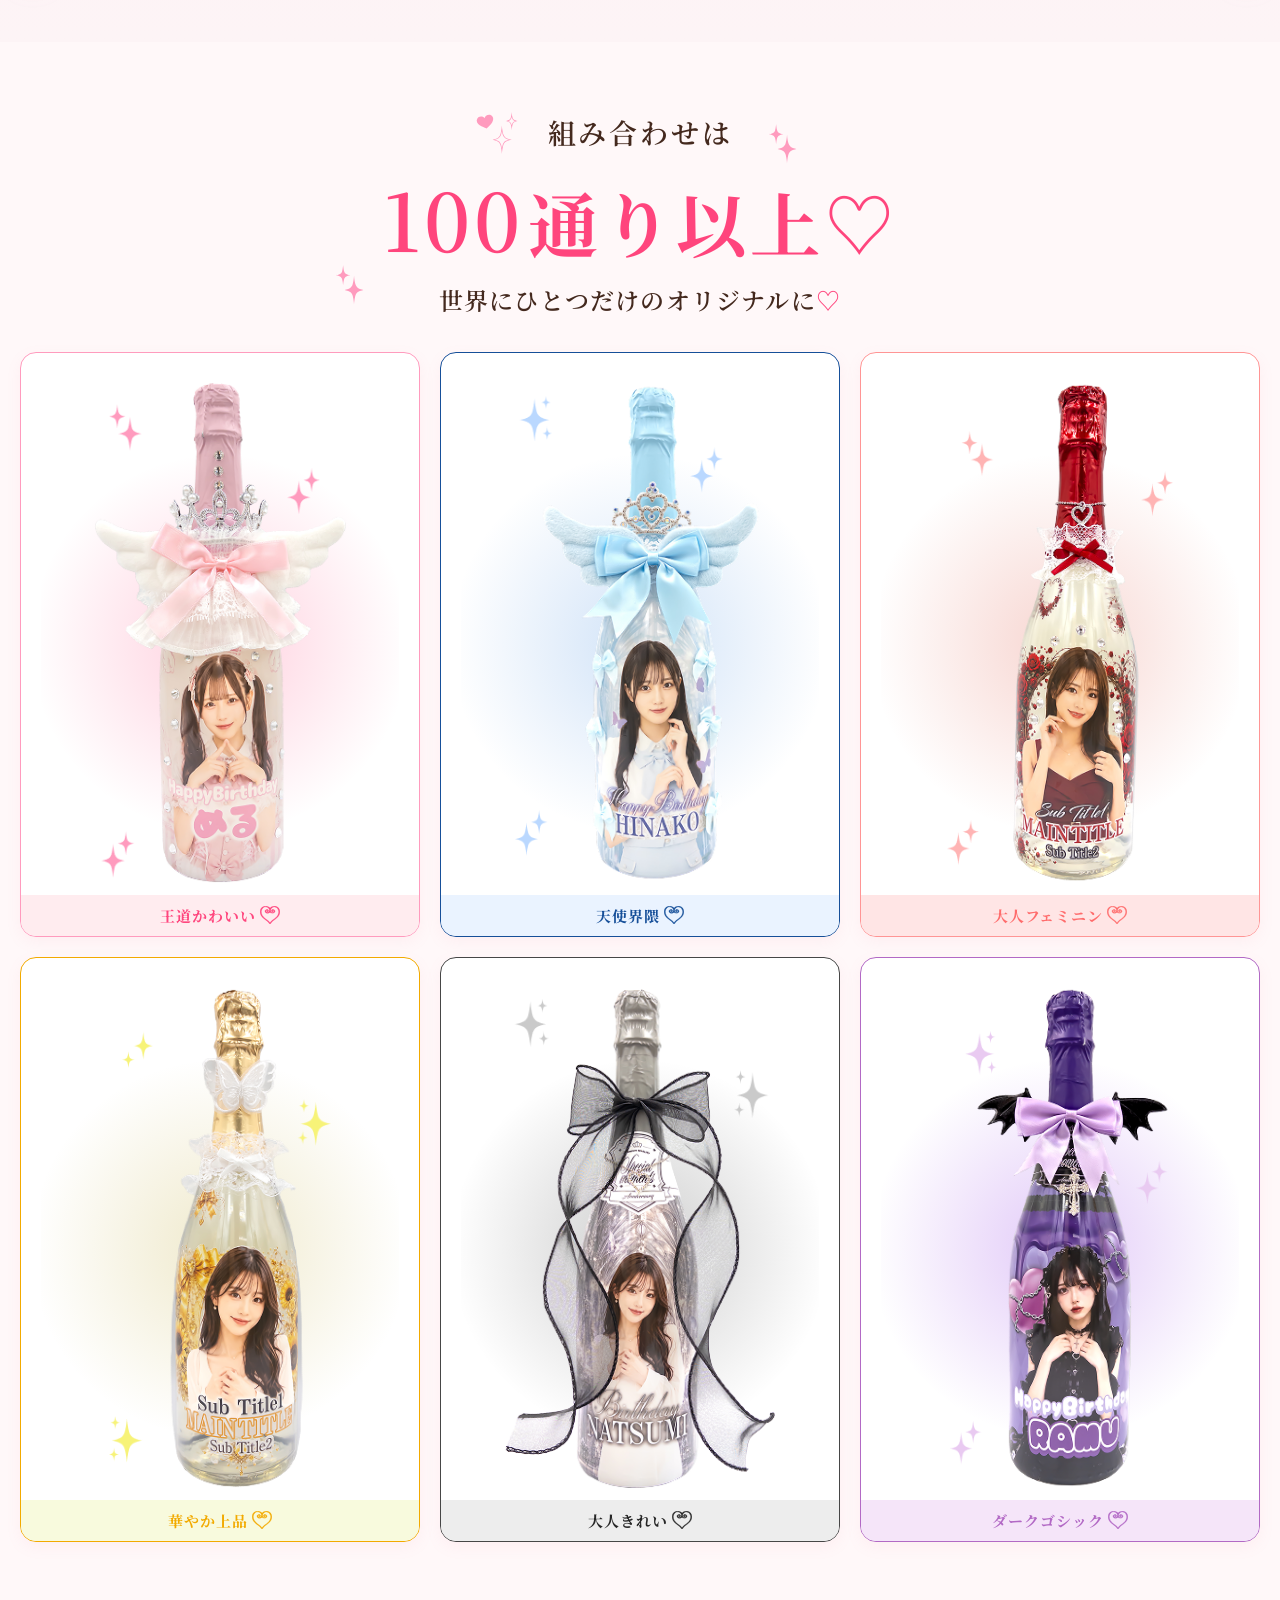
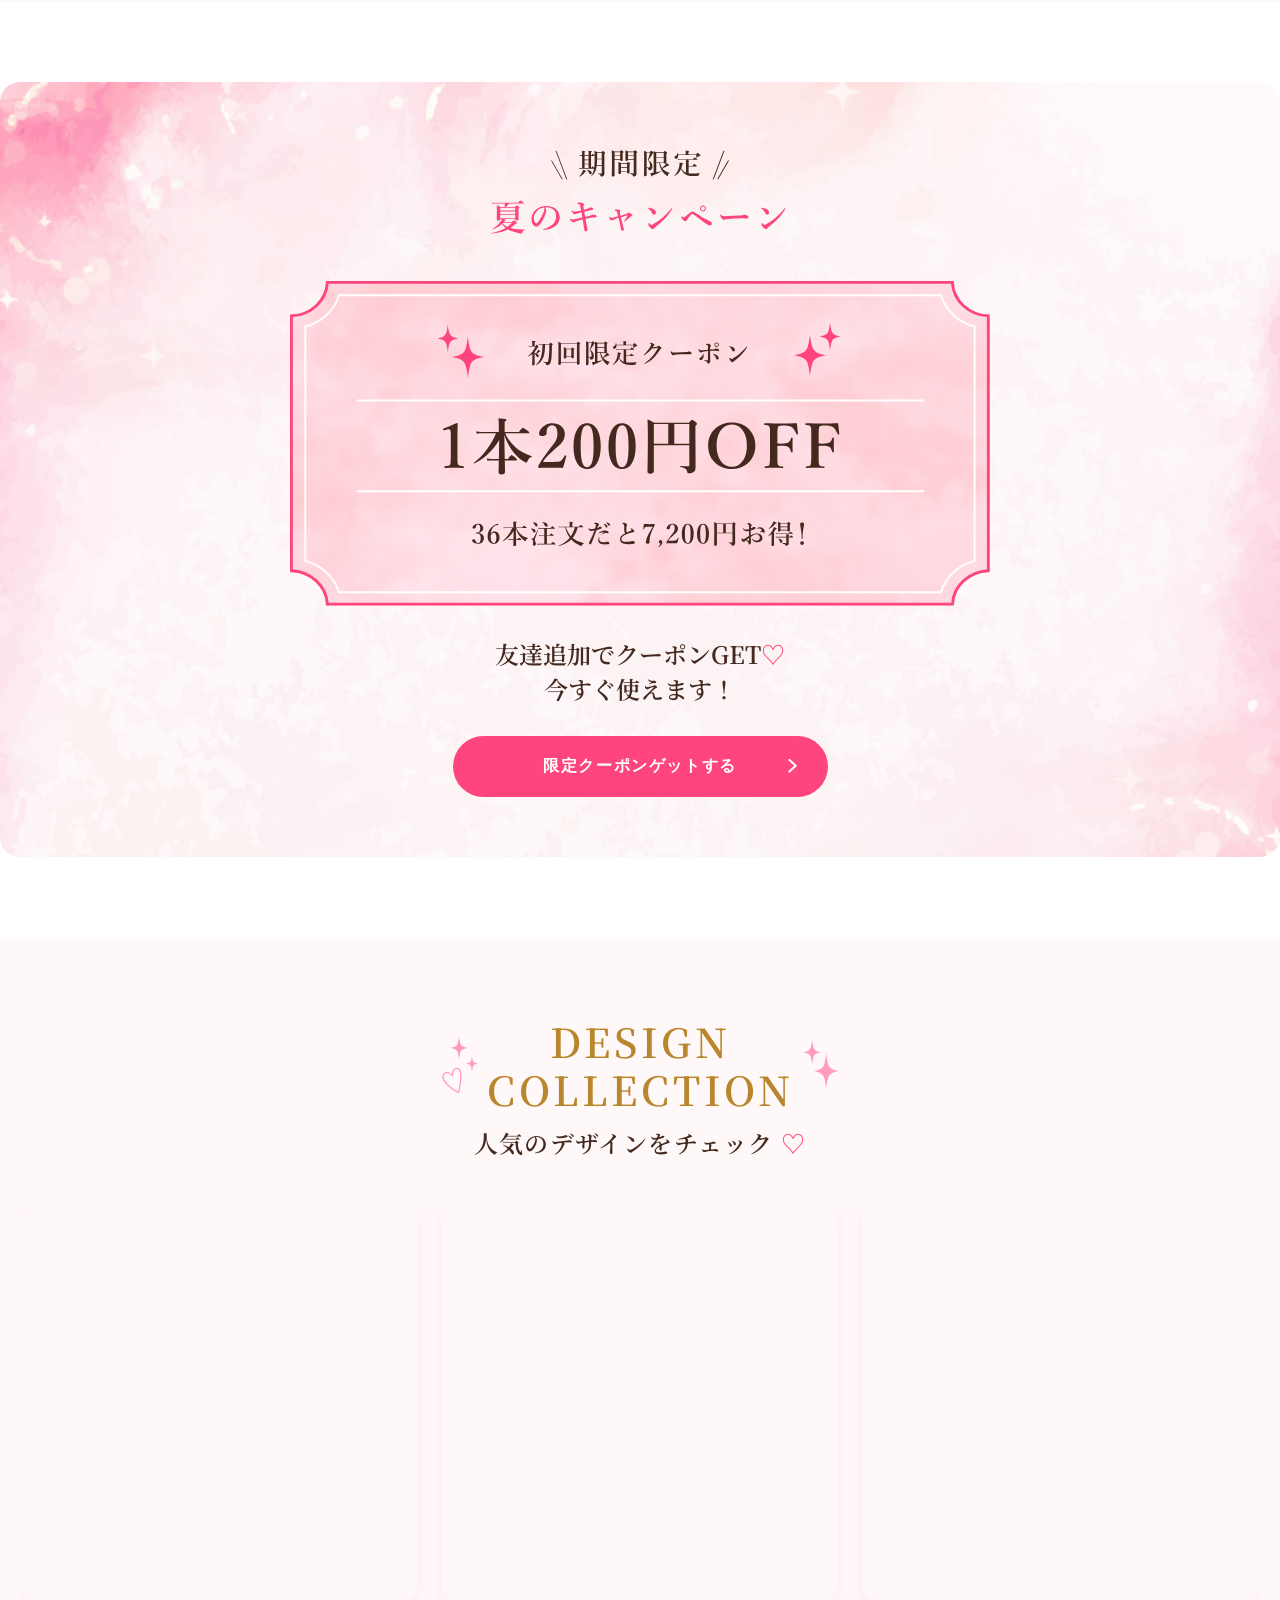
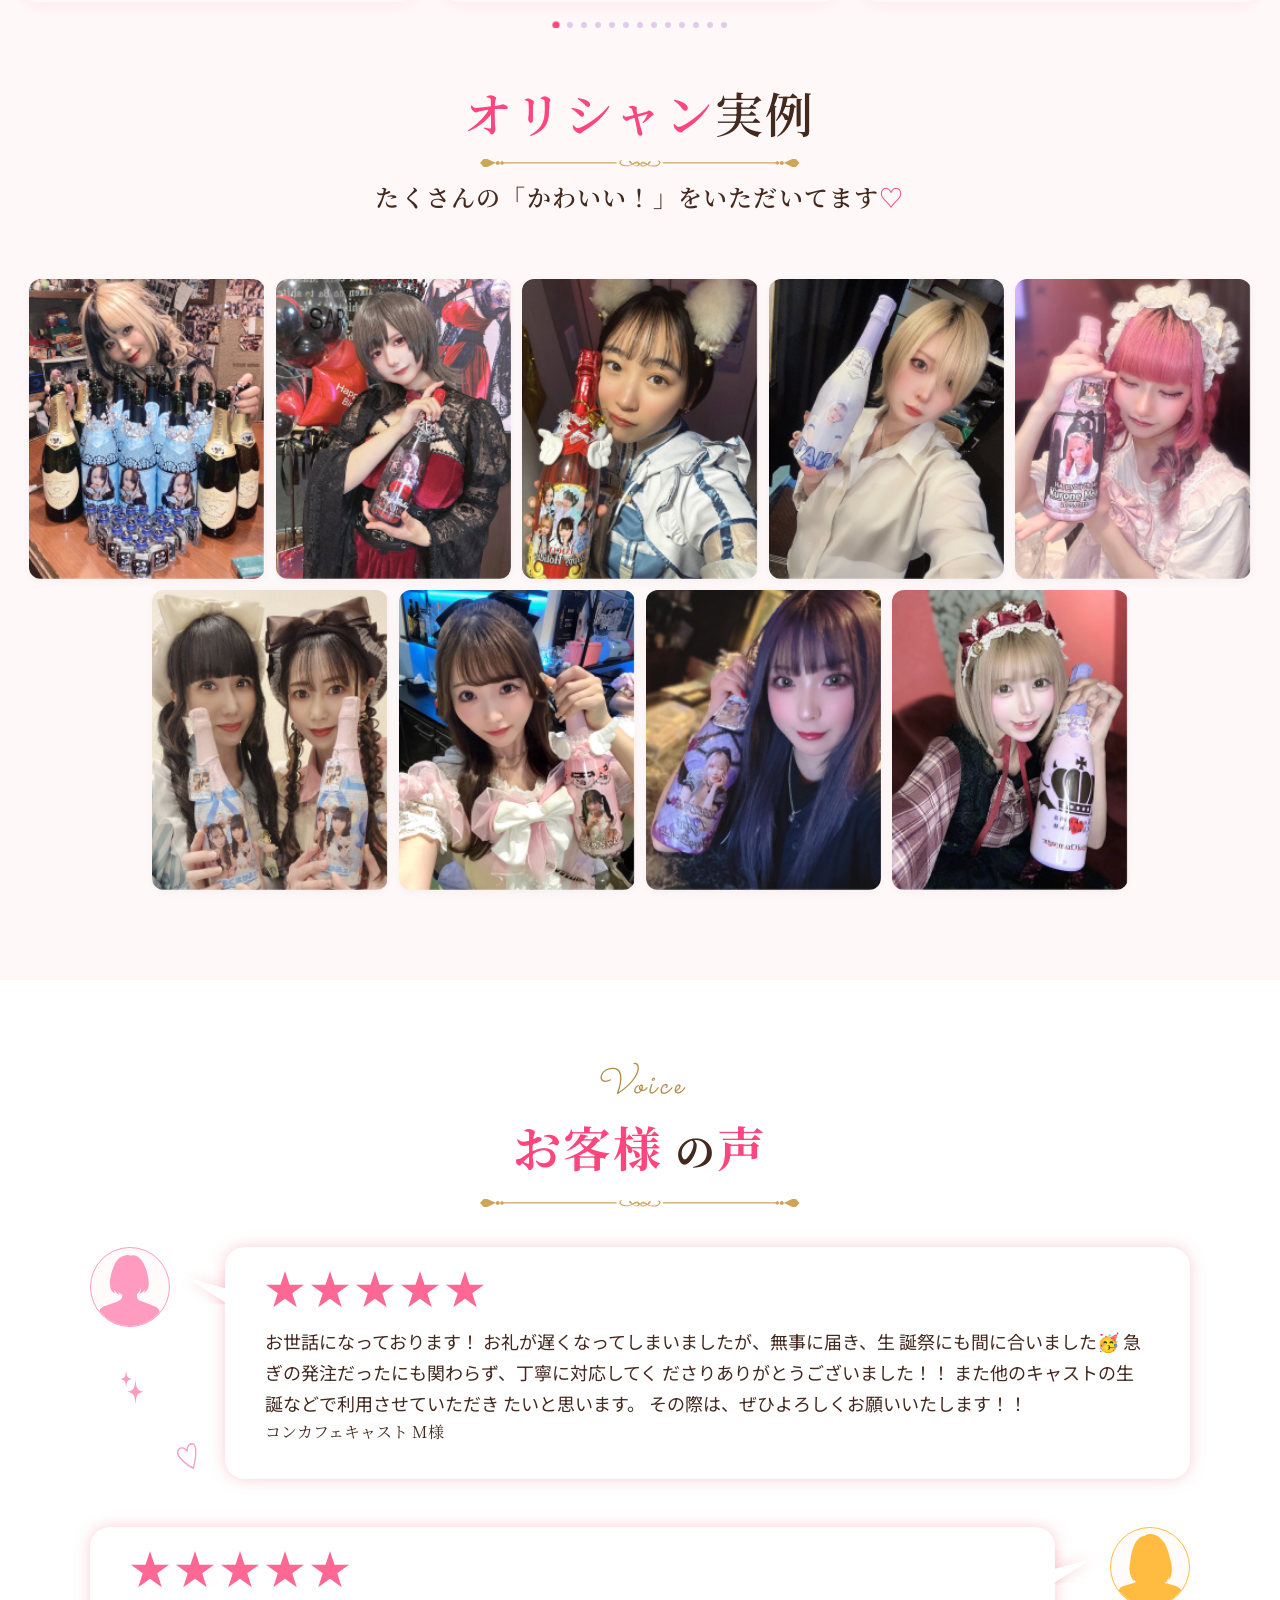
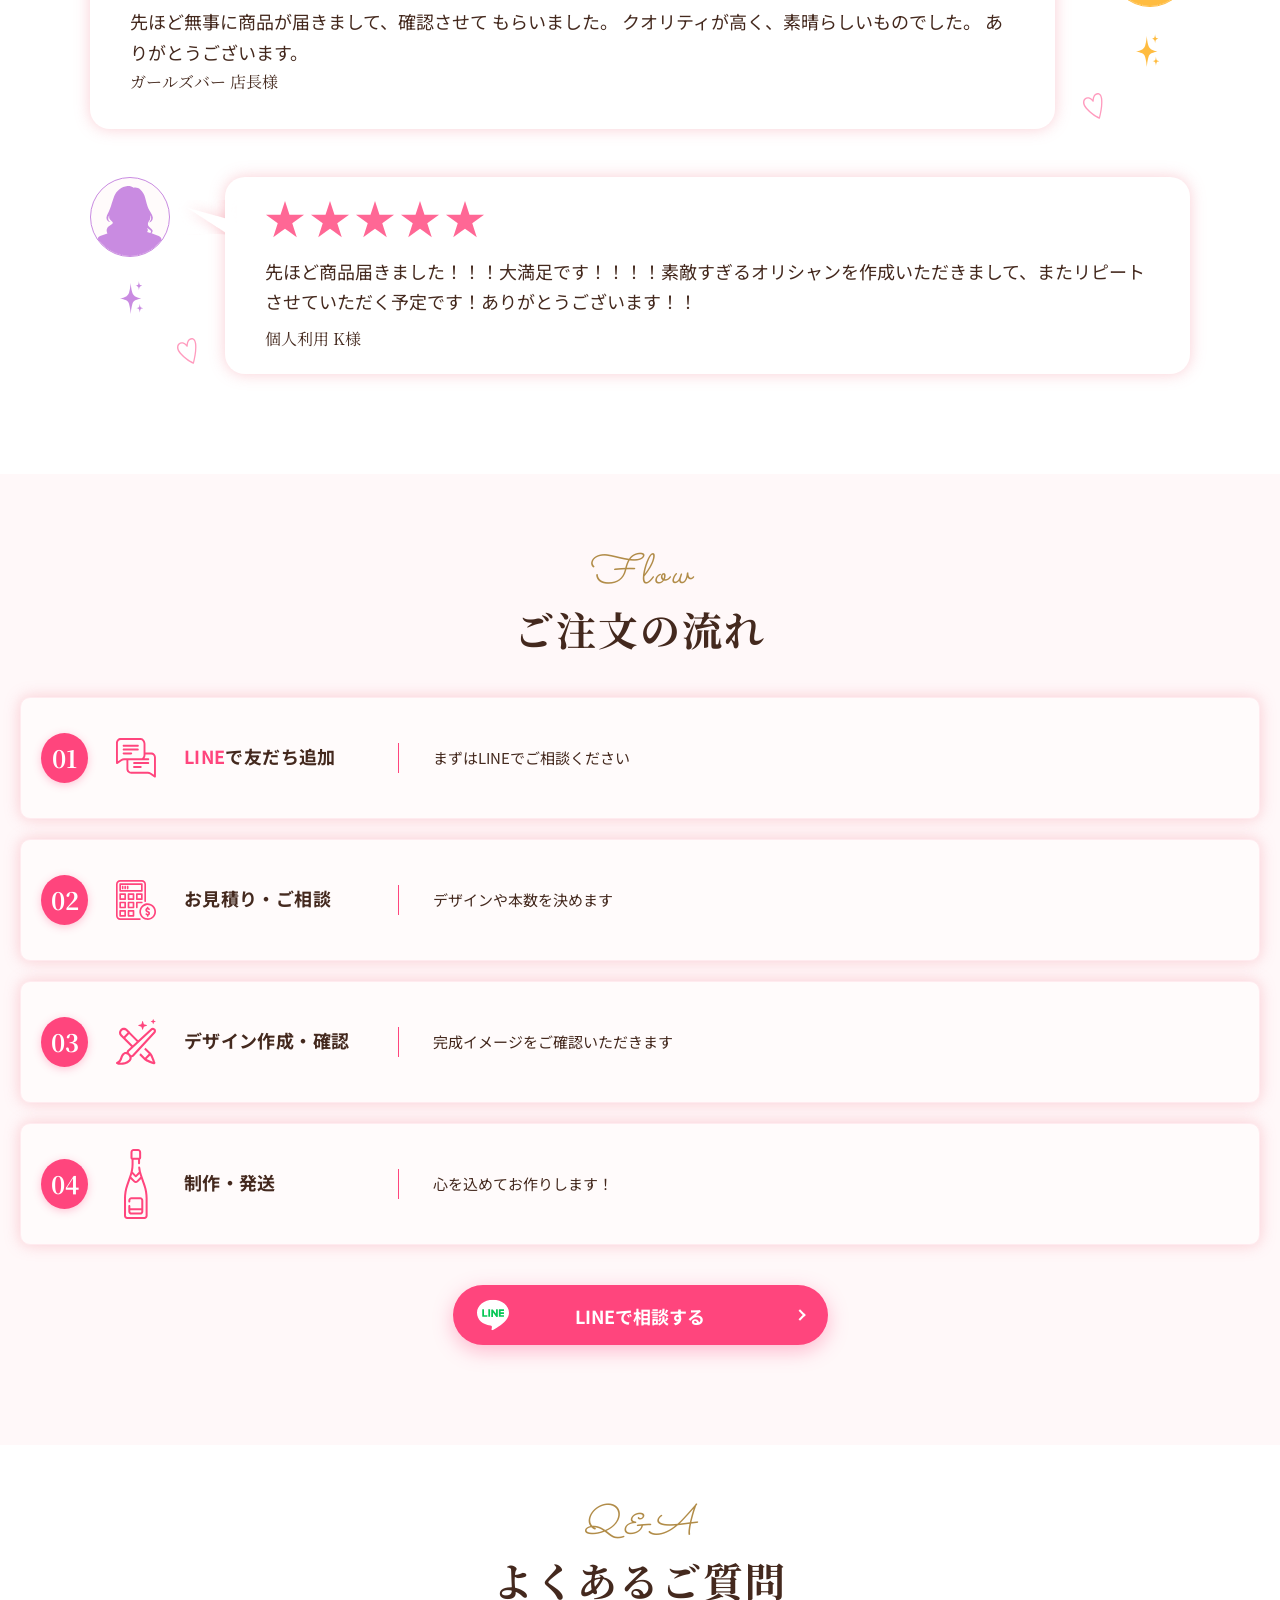
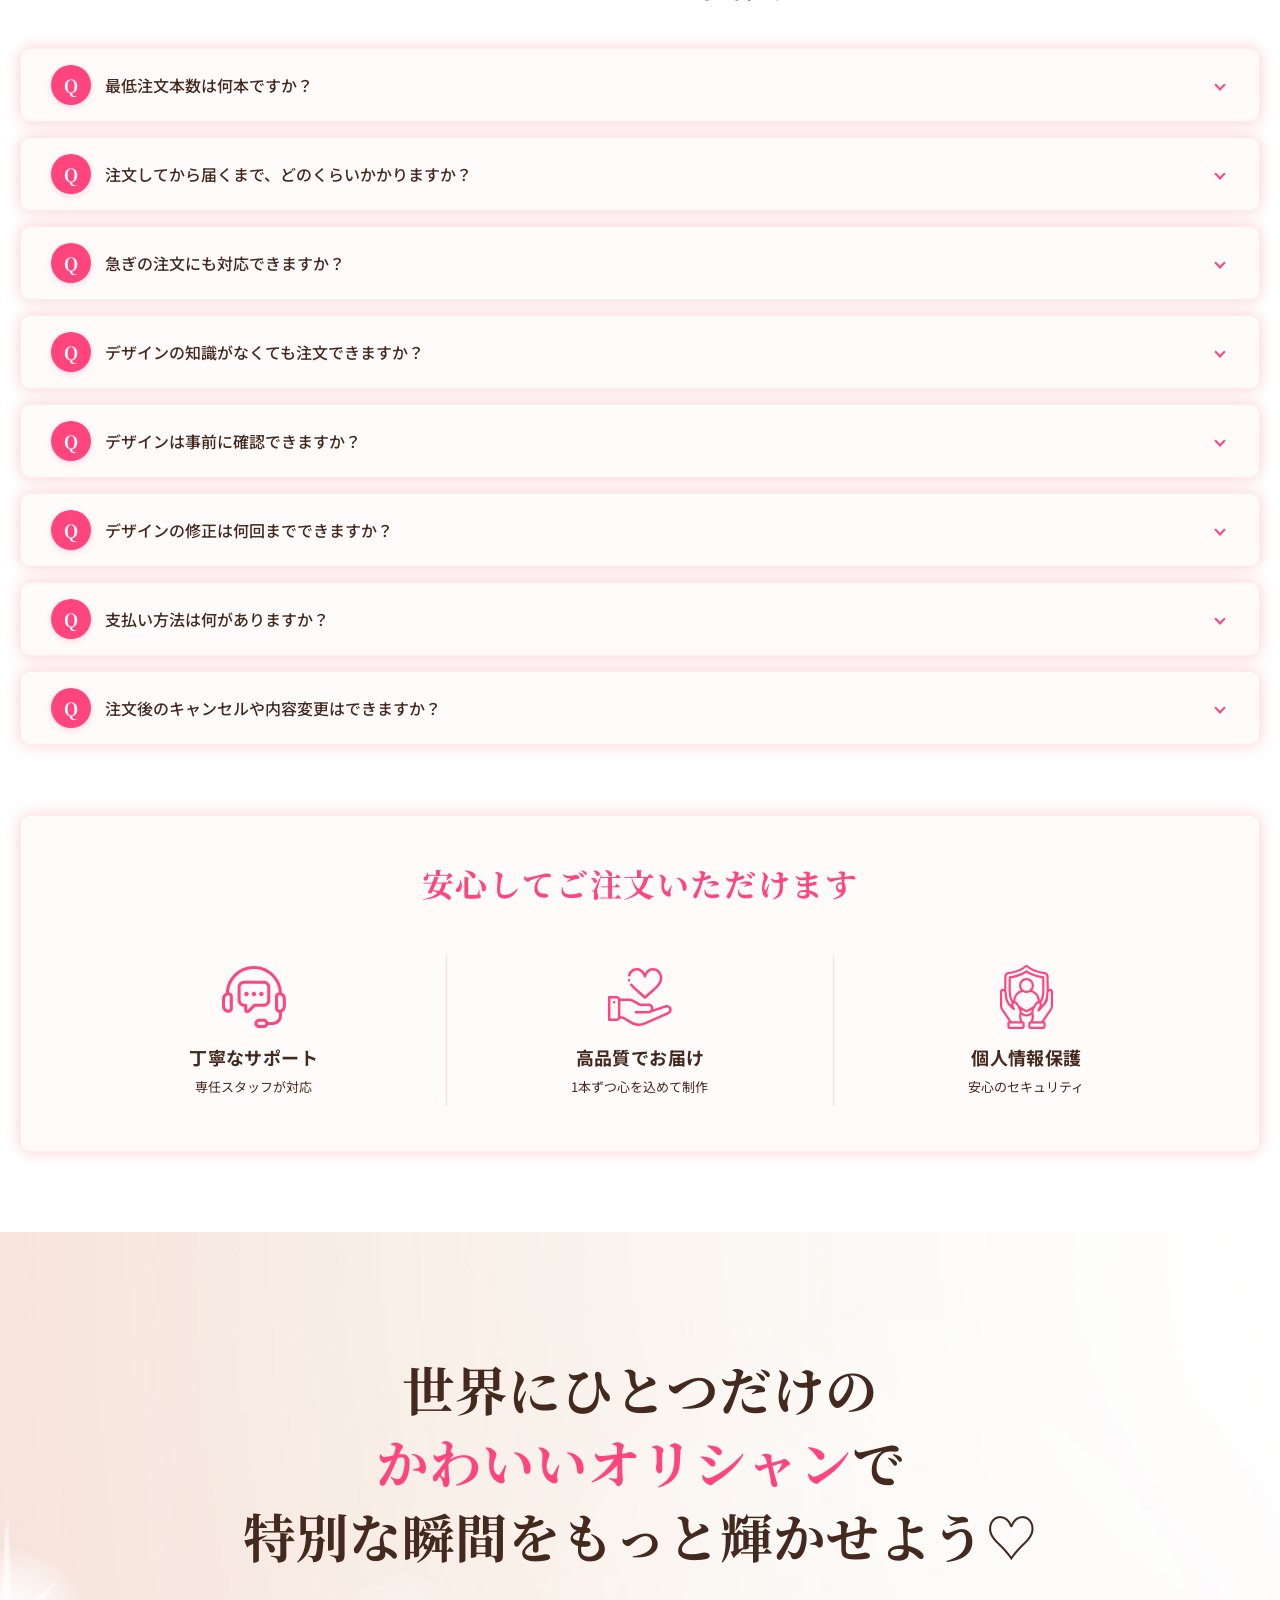
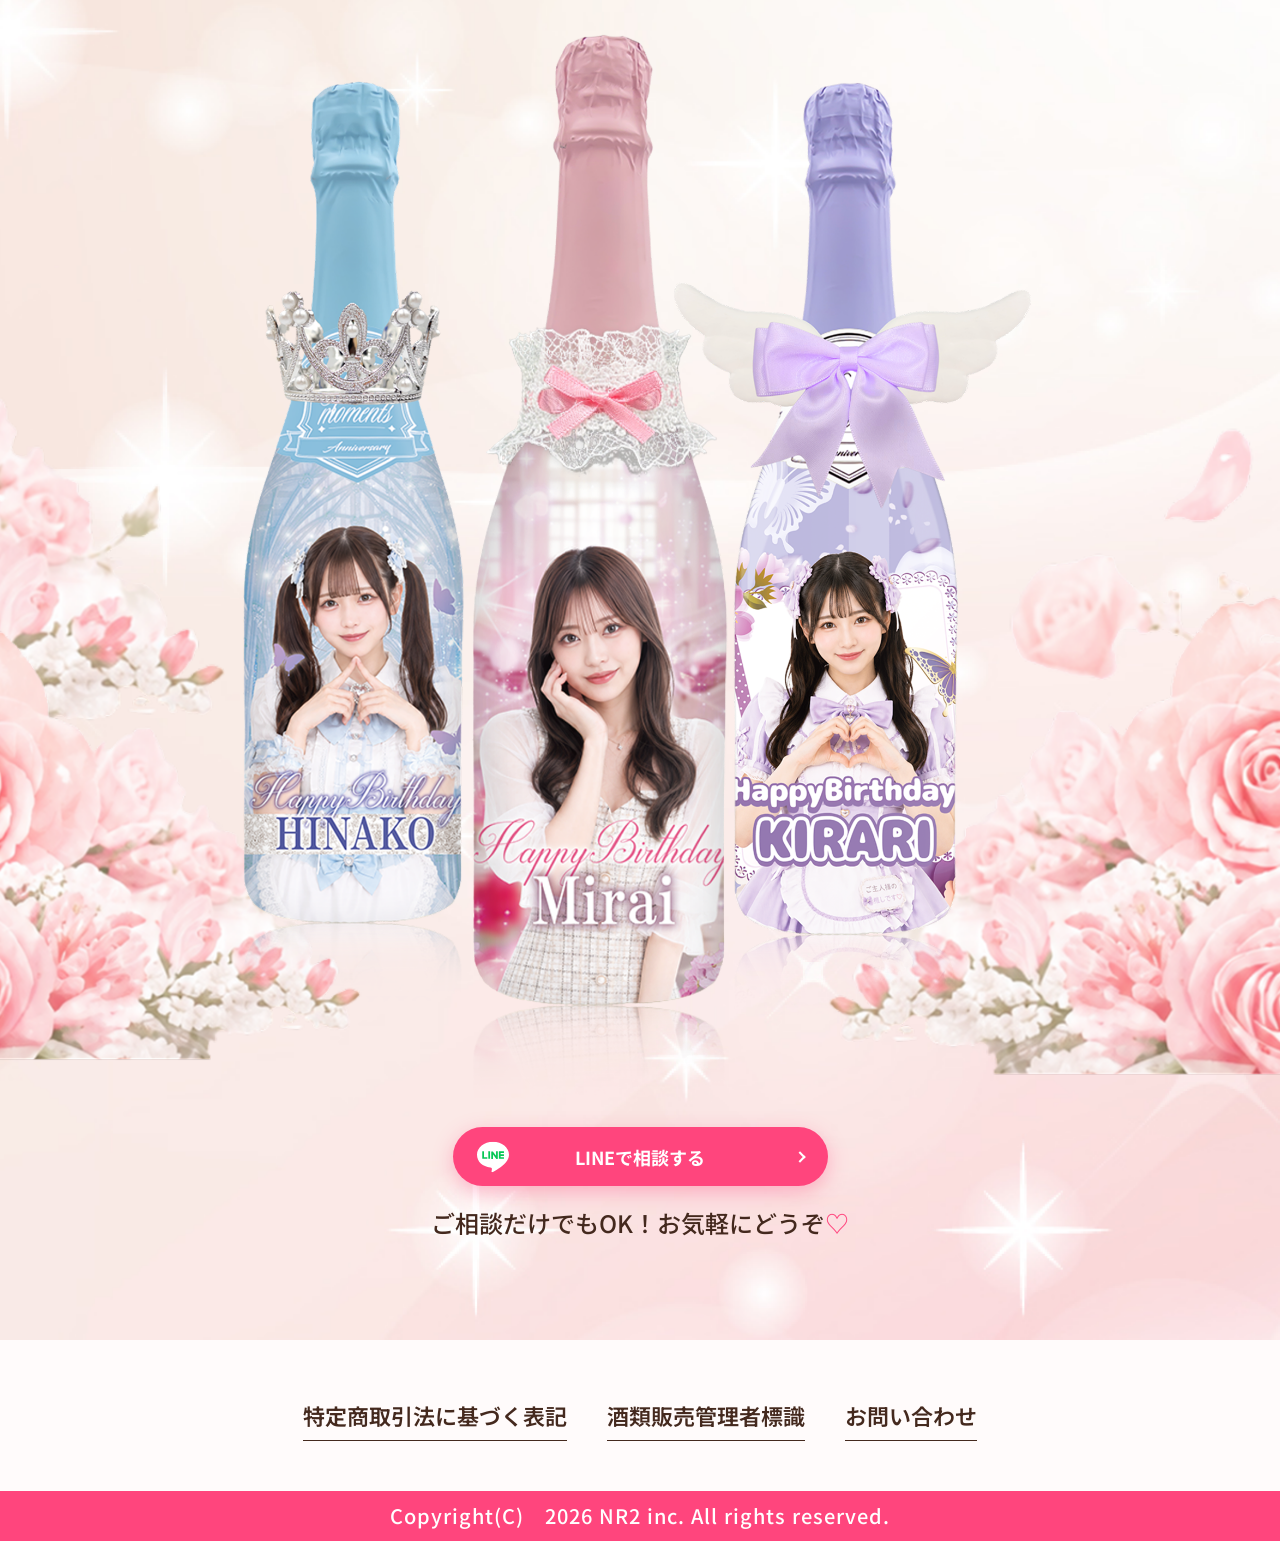
==== commit 9e782609: "style: update Simulator section design with responsive layout improvements and UI sizing adjustments" ====
--- a/index.html
+++ b/index.html
@@ -725,7 +725,7 @@
       </div>
     </section>
 
-    <!-- Simulator Section (理想のオリシャンを 簡単シュミレーション♡) -->
+    <!-- Simulator Section (理想のオリシャンを 簡単シミュレーション♡) -->
     <section class="simulator-section">
       <!-- Floating Silver Ball / Pearl Accents -->
       <div class="sim-pearls-container" aria-hidden="true">
@@ -750,7 +750,7 @@
                 <span class="sim-pink-text slightly-big">理想</span>のオリシャンを
               </span>
               <span class="sim-title-line sim-title-line-2">
-                <span class="slightly-big">簡単</span><span class="sim-pink-text">シュミレーション♡</span>
+                <span class="slightly-big">簡単</span><span class="sim-pink-text">シミュレーション♡</span>
               </span>
             </h2>
             <img src="assets/star-pink.svg" alt="" class="sim-decor-star-right" aria-hidden="true">
@@ -768,7 +768,7 @@
           <div class="sim-card-item">
             <div class="sim-card-header">
               <span class="sim-card-sparkles" aria-hidden="true">
-                <svg width="18" height="18" viewBox="0 0 24 24" fill="none" xmlns="http://www.w3.org/2000/svg">
+                <svg width="20" height="20" viewBox="0 0 24 24" fill="none" xmlns="http://www.w3.org/2000/svg">
                   <path d="M7 2L8.5 6.5L13 8L8.5 9.5L7 14L5.5 9.5L1 8L5.5 6.5L7 2Z" fill="#FF3B77" />
                   <path d="M16 10L17.2 13.8L21 15L17.2 16.2L16 20L14.8 16.2L11 15L14.8 13.8L16 10Z" fill="#FF3B77" />
                 </svg>
@@ -799,7 +799,7 @@
           <div class="sim-card-item">
             <div class="sim-card-header">
               <span class="sim-card-camera" aria-hidden="true">
-                <svg width="17" height="17" viewBox="0 0 24 24" fill="none" stroke="#FF3B77" stroke-width="2.2"
+                <svg width="20" height="20" viewBox="0 0 24 24" fill="none" stroke="#FF3B77" stroke-width="2.2"
                   stroke-linecap="round" stroke-linejoin="round" xmlns="http://www.w3.org/2000/svg">
                   <path d="M23 19a2 2 0 0 1-2 2H3a2 2 0 0 1-2-2V8a2 2 0 0 1 2-2h4l2-3h6l2 3h4a2 2 0 0 1 2 2z"></path>
                   <circle cx="12" cy="13" r="4"></circle>
--- a/style.css
+++ b/style.css
@@ -1554,13 +1554,13 @@
 }
 
 /* ==========================================================================
-   Simulator Section (理想のオリシャンを 簡単シュミレーション♡)
+   Simulator Section (理想のオリシャンを 簡単シミュレーション♡)
    ========================================================================== */
 .simulator-section {
   position: relative;
   width: 100%;
   background: linear-gradient(180deg, #FDF4F6 0%, #FFFFFF 25%, #FFF2F5 65%, #FDF4F6 100%);
-  padding: 40px 16px 45px;
+  padding: 36px 14px 42px;
   display: flex;
   flex-direction: column;
   align-items: center;
@@ -1655,7 +1655,7 @@
   flex-direction: column;
   align-items: center;
   text-align: center;
-  margin-bottom: 18px;
+  margin-bottom: 14px;
   position: relative;
   width: 100%;
 }
@@ -1734,8 +1734,8 @@
 
 .sim-showcase-wrap {
   width: 100%;
-  max-width: 520px;
-  margin: 0 auto 20px;
+  max-width: 100%;
+  margin: 4px auto 20px;
   display: flex;
   justify-content: center;
   align-items: center;
@@ -1744,6 +1744,7 @@
 
 .sim-mockup-img {
   width: 100%;
+  max-width: 100%;
   height: auto;
   display: block;
   object-fit: contain;
@@ -1752,18 +1753,18 @@
 .sim-cards-grid {
   display: grid;
   grid-template-columns: 1fr 1fr;
-  gap: clamp(8px, 2.2vw, 14px);
-  width: 100%;
-  max-width: 490px;
-  box-sizing: border-box;
-  margin: 0 auto 0px;
+  gap: clamp(8px, 2.2vw, 12px);
+  width: 100%;
+  max-width: 520px;
+  box-sizing: border-box;
+  margin: 0 auto 16px;
 }
 
 .sim-card-item {
   background: #FFFFFF;
   border: 1.5px solid #FFDCE5;
   border-radius: 12px;
-  padding: 10px 8px 10px;
+  padding: 10px 6px 12px;
   box-shadow: 0 4px 14px rgba(255, 140, 170, 0.12);
   display: flex;
   flex-direction: column;
@@ -1781,9 +1782,9 @@
   display: flex;
   align-items: center;
   justify-content: center;
-  gap: 4px;
-  width: 100%;
-  padding-bottom: 5px;
+  gap: 5px;
+  width: 100%;
+  padding-bottom: 4px;
   box-sizing: border-box;
 }
 
@@ -1797,7 +1798,7 @@
 
 .sim-card-title {
   font-family: "Noto Serif JP", var(--font-title);
-  font-size: clamp(11.5px, 2.7vw, 14px);
+  font-size: clamp(12.5px, 3.2vw, 15.5px);
   font-weight: 700;
   color: #2D2426;
   white-space: nowrap;
@@ -1815,7 +1816,7 @@
   justify-content: center;
   width: 100%;
   gap: 4px;
-  margin-bottom: 5px;
+  margin-bottom: 6px;
 }
 
 .sim-divider-line {
@@ -1833,10 +1834,10 @@
 .sim-card-equation {
   display: flex;
   align-items: center;
-  justify-content: space-between;
-  width: 100%;
-  padding: 2px 2px 0;
-  height: 58px;
+  justify-content: space-evenly;
+  width: 100%;
+  padding: 0 2px;
+  height: clamp(68px, 16vw, 82px);
   box-sizing: border-box;
   gap: 2px;
 }
@@ -1849,24 +1850,24 @@
 }
 
 .sim-eq-wings {
-  width: clamp(34px, 8.5vw, 44px);
+  width: clamp(50px, 9.8vw, 52px);
 }
 
 .sim-eq-ribbon {
-  width: clamp(28px, 7vw, 36px);
+  width: clamp(34px, 8.4vw, 44px);
 }
 
 .sim-eq-bottle-res {
-  height: clamp(48px, 11.5vw, 58px);
+  height: clamp(62px, 15vw, 78px);
 }
 
 .sim-eq-photo {
-  width: clamp(32px, 8vw, 42px);
+  width: clamp(38px, 9.4vw, 50px);
 }
 
 .sim-eq-photo-img {
   width: 100%;
-  height: clamp(22px, 5.8vw, 29px);
+  height: clamp(26px, 6.6vw, 36px);
   object-fit: cover;
   border-radius: 2px;
   box-shadow: 0 1px 3px rgba(0, 0, 0, 0.15);
@@ -1874,11 +1875,11 @@
 }
 
 .sim-eq-bottle-outline {
-  height: clamp(46px, 10.5vw, 56px);
+  height: clamp(60px, 14.5vw, 76px);
 }
 
 .sim-eq-bottle-photo {
-  height: clamp(48px, 11.5vw, 58px);
+  height: clamp(62px, 15vw, 78px);
 }
 
 .sim-eq-img {
@@ -1890,12 +1891,13 @@
 
 .sim-eq-op {
   font-family: "Noto Sans JP", sans-serif;
-  font-size: clamp(13px, 3vw, 17px);
-  font-weight: 500;
+  font-size: clamp(16px, 4.2vw, 22px);
+  font-weight: 700;
   color: #4A3A3D;
   line-height: 1;
   flex-shrink: 0;
   user-select: none;
+  padding: 0 1px;
 }
 
 .sim-cta-container {
@@ -1903,9 +1905,15 @@
   flex-direction: column;
   align-items: center;
   width: 100%;
-  max-width: 490px;
-  box-sizing: border-box;
-  margin-top: 4px;
+  max-width: 520px;
+  box-sizing: border-box;
+  margin-top: 0;
+}
+
+.sim-cta-container .flow-cta-wrapper {
+  margin-top: 0;
+  width: 100%;
+  padding: 0;
 }
 
 .sim-cta-pill-outer {
@@ -2059,68 +2067,68 @@
   }
 
   .sim-inner-container {
-    max-width: 680px;
+    max-width: 720px;
   }
 
   .sim-showcase-wrap {
-    max-width: 800px;
-    margin: 0 auto 25px;
+    max-width: 860px;
+    margin: 0 auto 28px;
   }
 
   .sim-cards-grid {
     gap: 16px;
-    max-width: 580px;
-    /* margin-bottom: 22px; */
+    max-width: 620px;
+    margin-bottom: 20px;
   }
 
   .sim-card-item {
-    padding: 14px 12px 14px;
+    padding: 14px 12px 16px;
     border-radius: 14px;
   }
 
   .sim-card-title {
-    font-size: 15px;
+    font-size: 16.5px;
   }
 
   .sim-card-equation {
-    height: 72px;
-    padding: 6px 4px 4px;
+    height: 90px;
+    padding: 4px 6px;
   }
 
   .sim-eq-wings {
-    width: 56px;
+    width: 64px;
   }
 
   .sim-eq-ribbon {
-    width: 44px;
+    width: 52px;
   }
 
   .sim-eq-bottle-res {
-    height: 70px;
+    height: 86px;
   }
 
   .sim-eq-photo {
-    width: 54px;
+    width: 62px;
   }
 
   .sim-eq-photo-img {
-    height: 38px;
+    height: 44px;
   }
 
   .sim-eq-bottle-outline {
-    height: 68px;
+    height: 84px;
   }
 
   .sim-eq-bottle-photo {
-    height: 70px;
+    height: 86px;
   }
 
   .sim-eq-op {
-    font-size: 20px;
+    font-size: 24px;
   }
 
   .sim-cta-container {
-    max-width: 580px;
+    max-width: 620px;
   }
 
   .sim-cta-pill-inner {
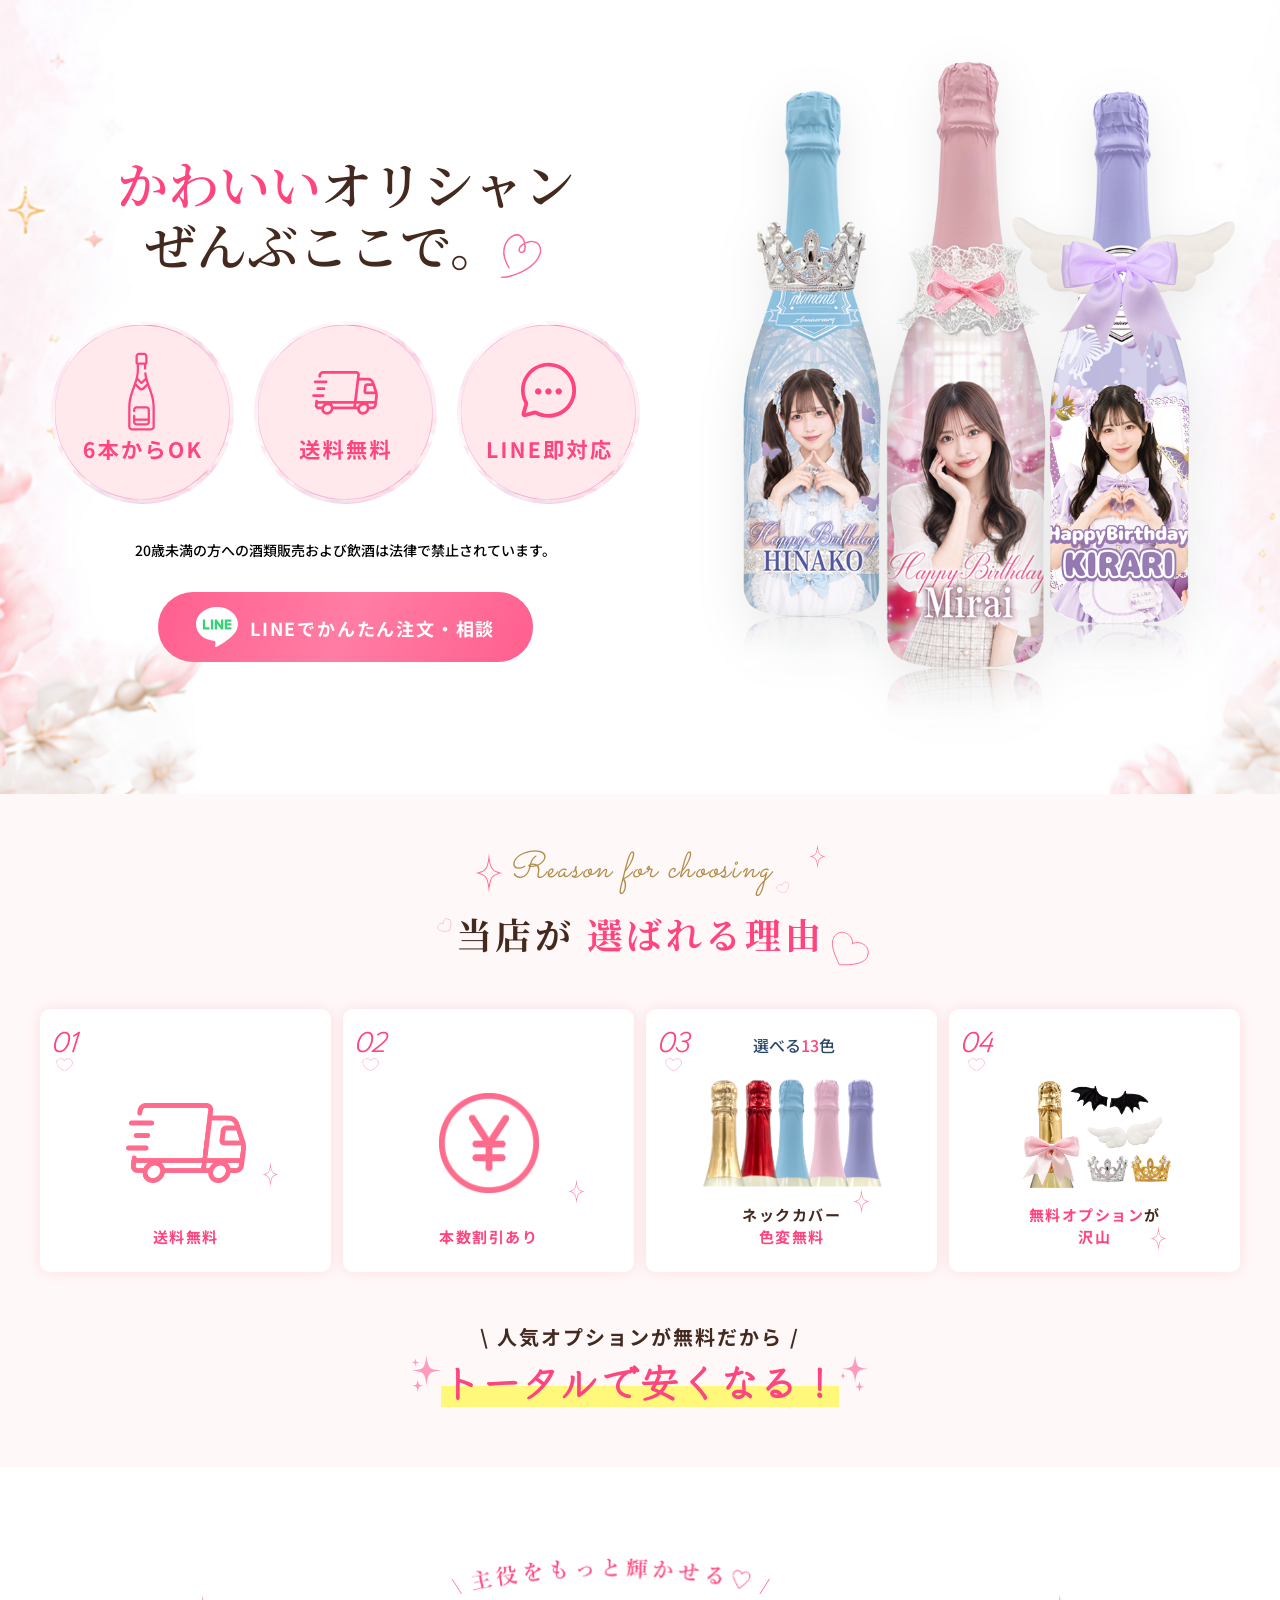
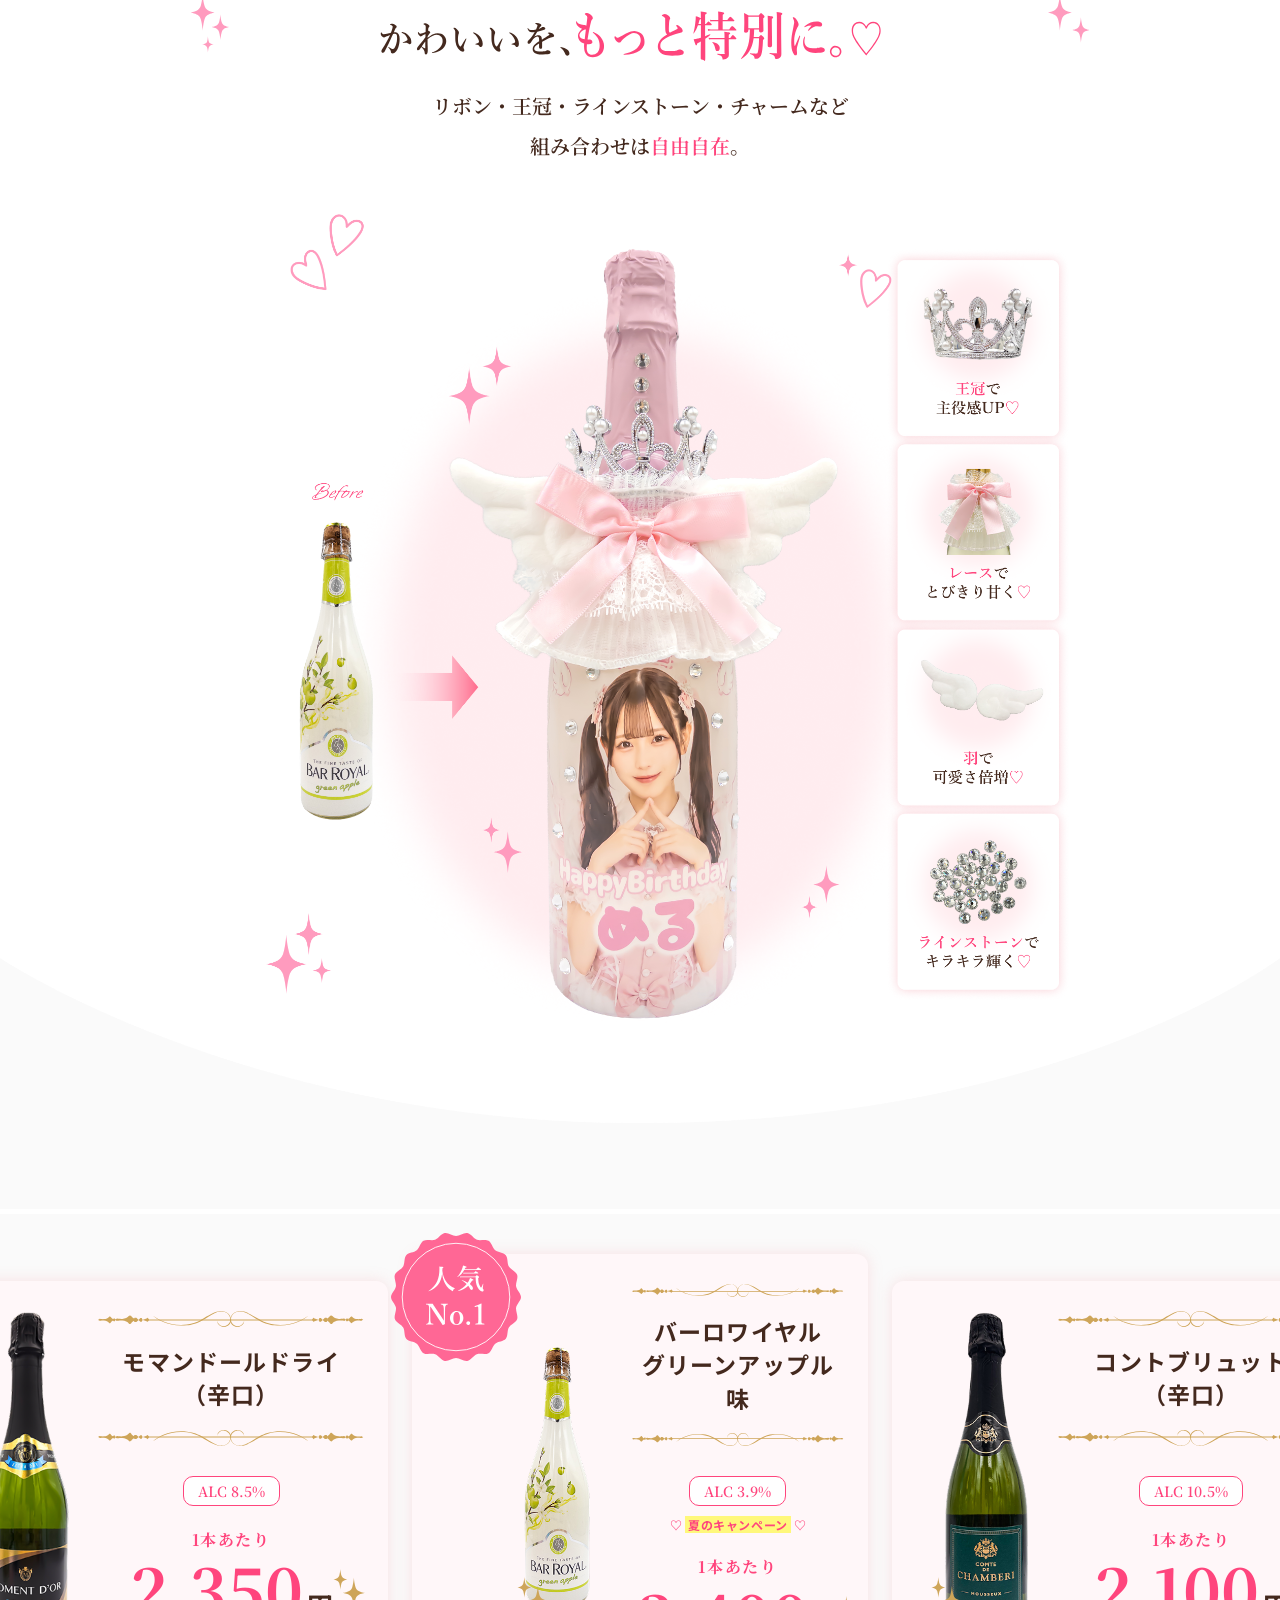
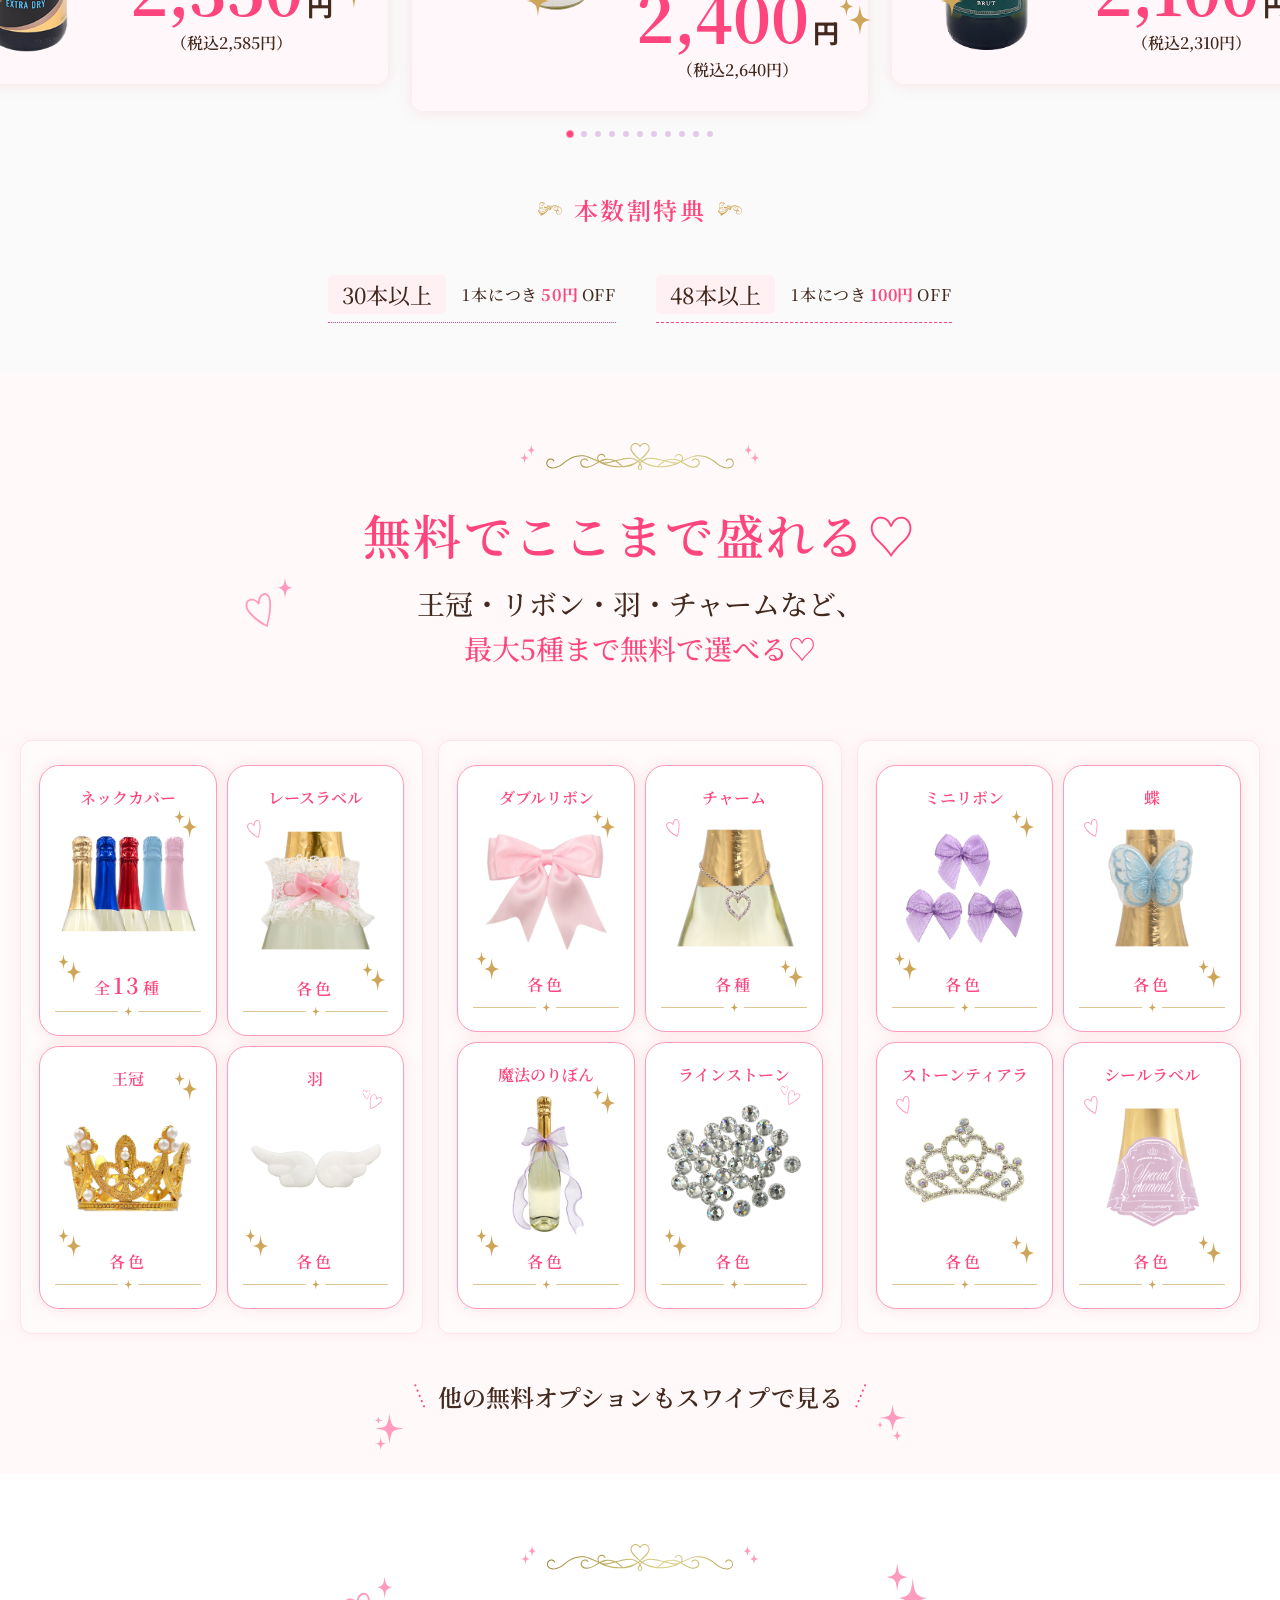
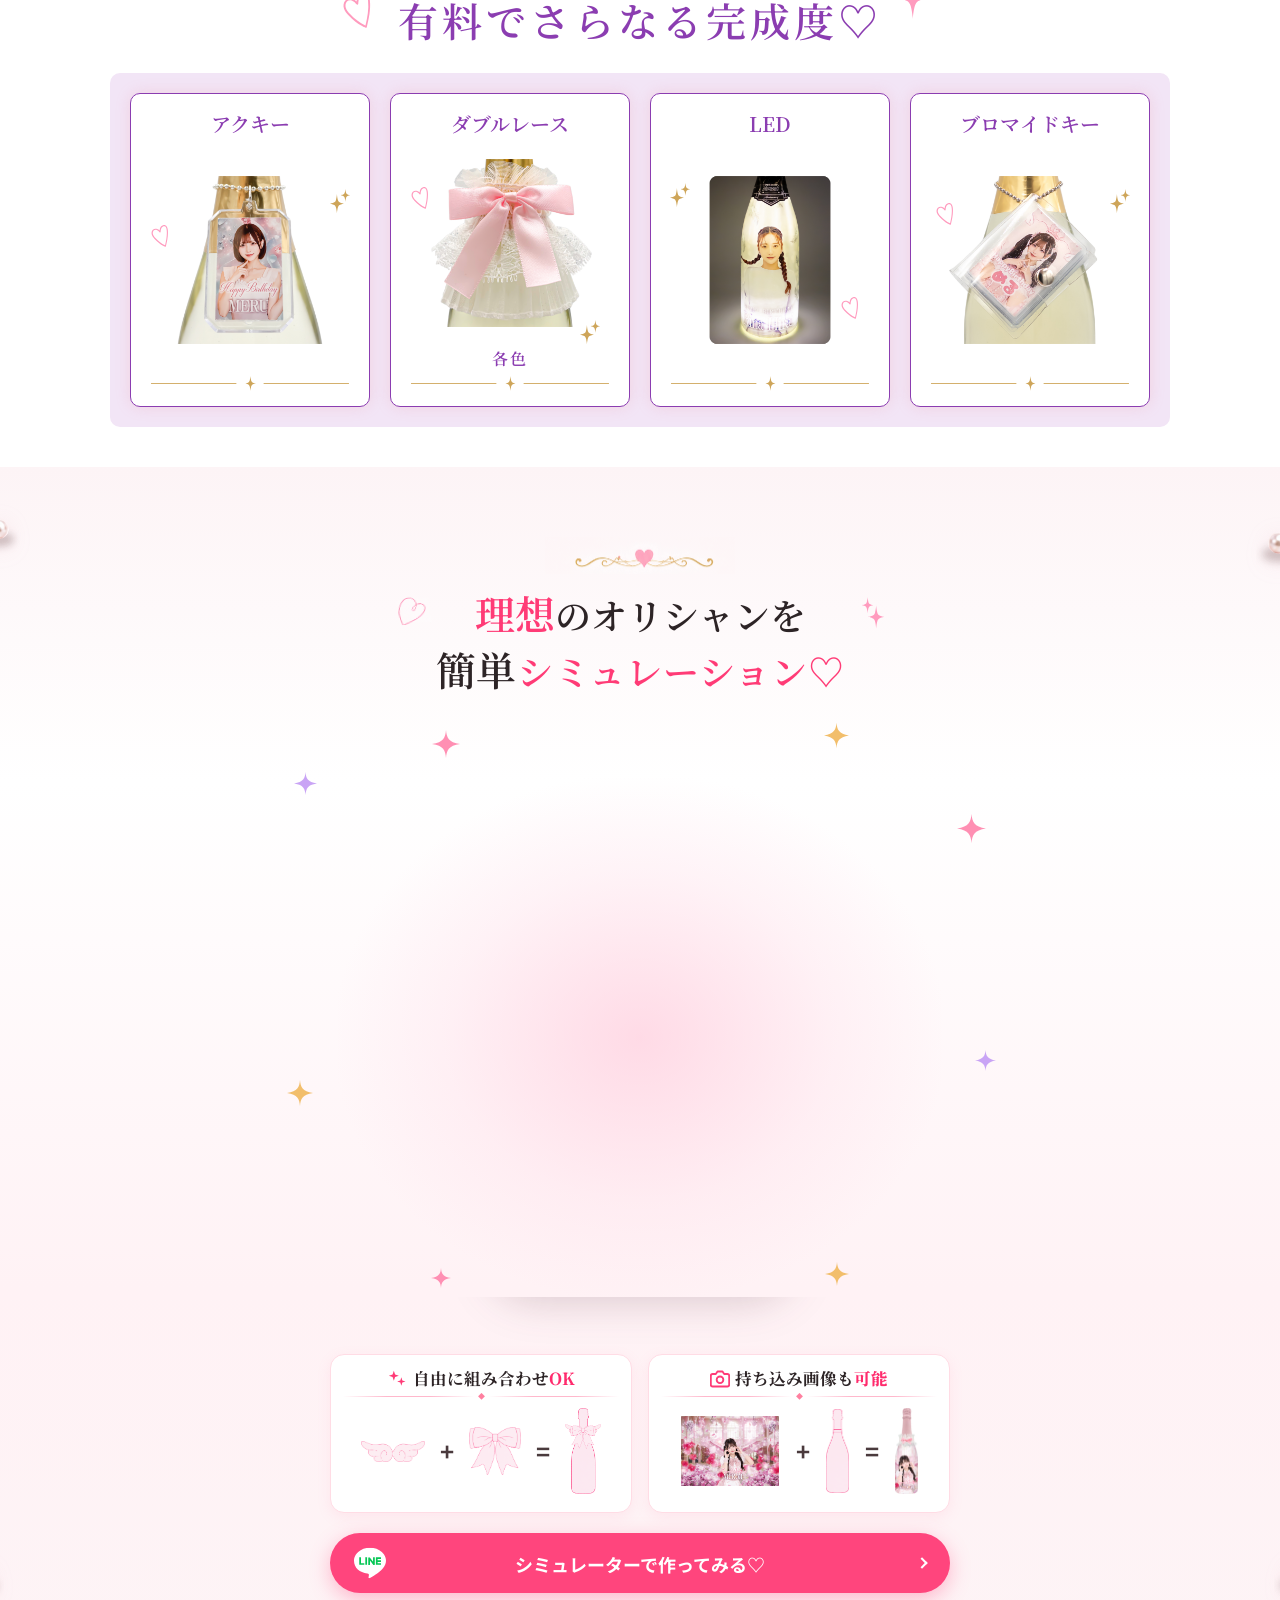
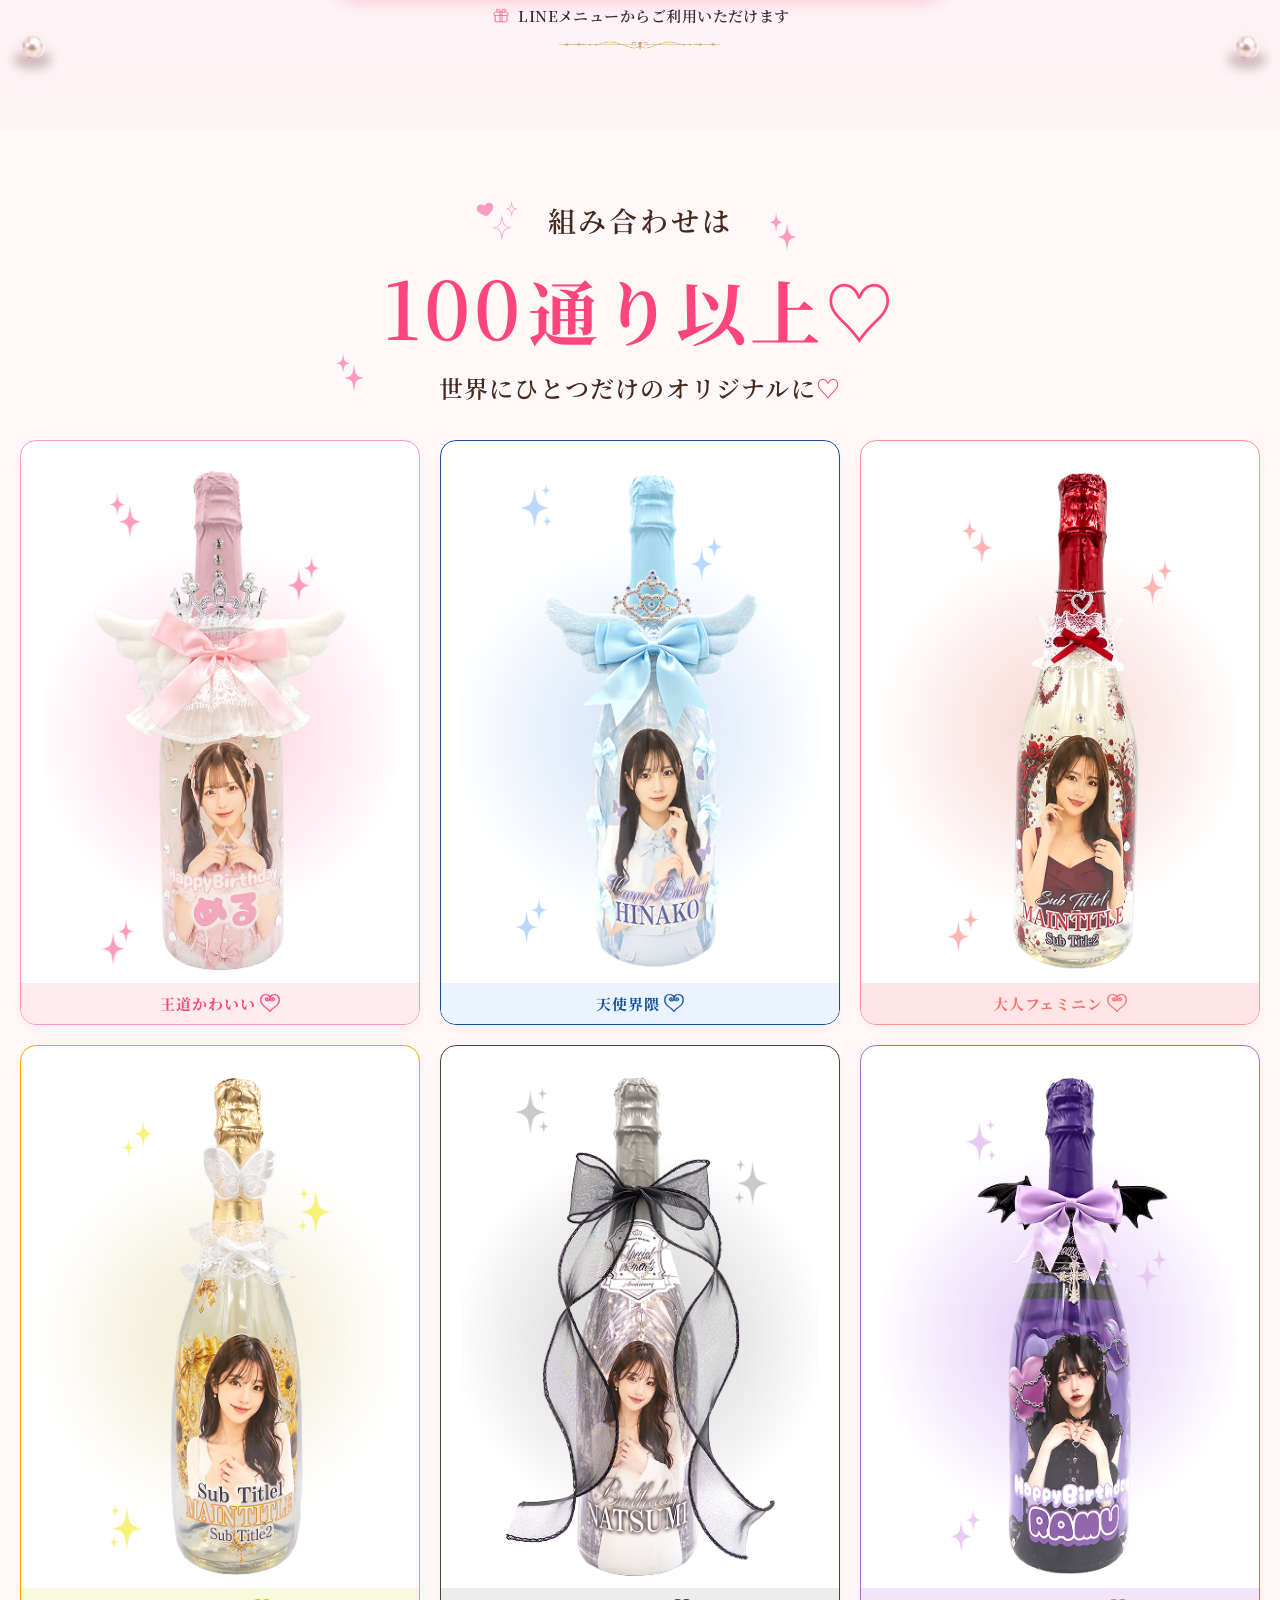
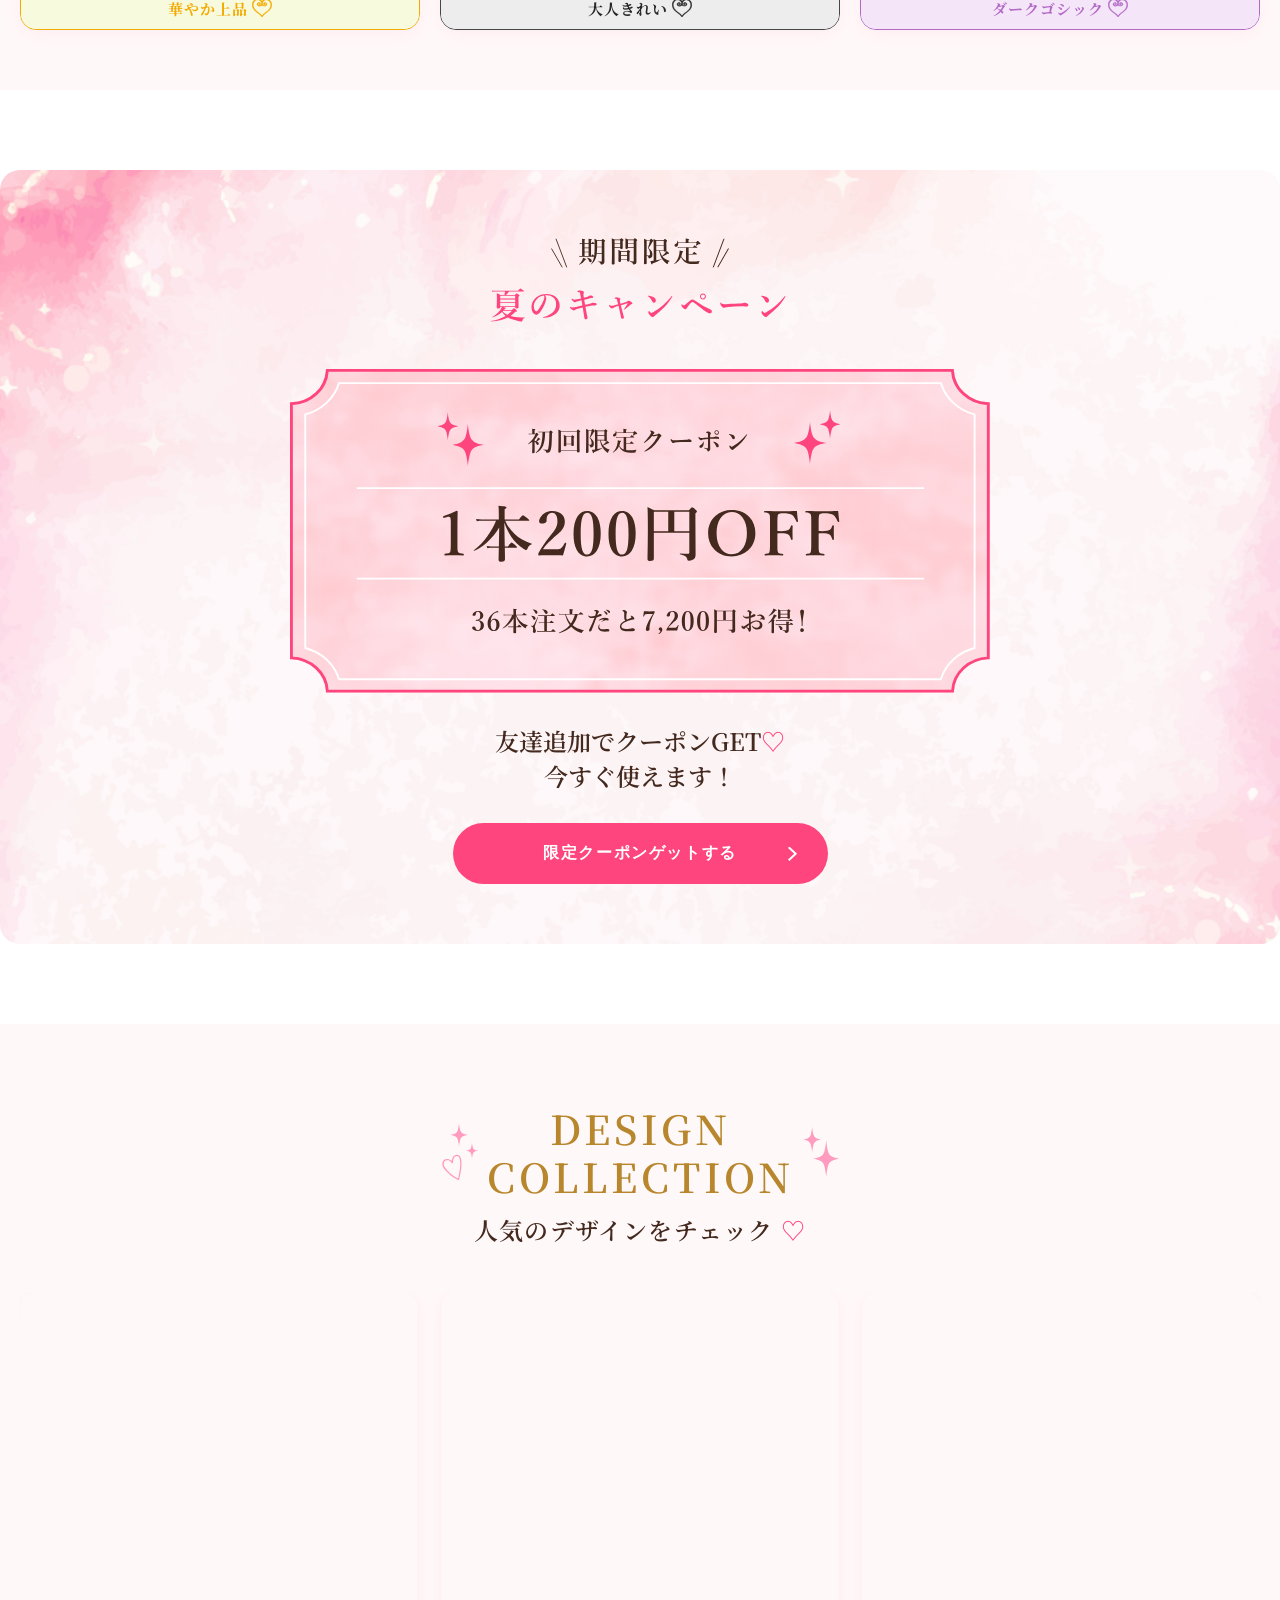
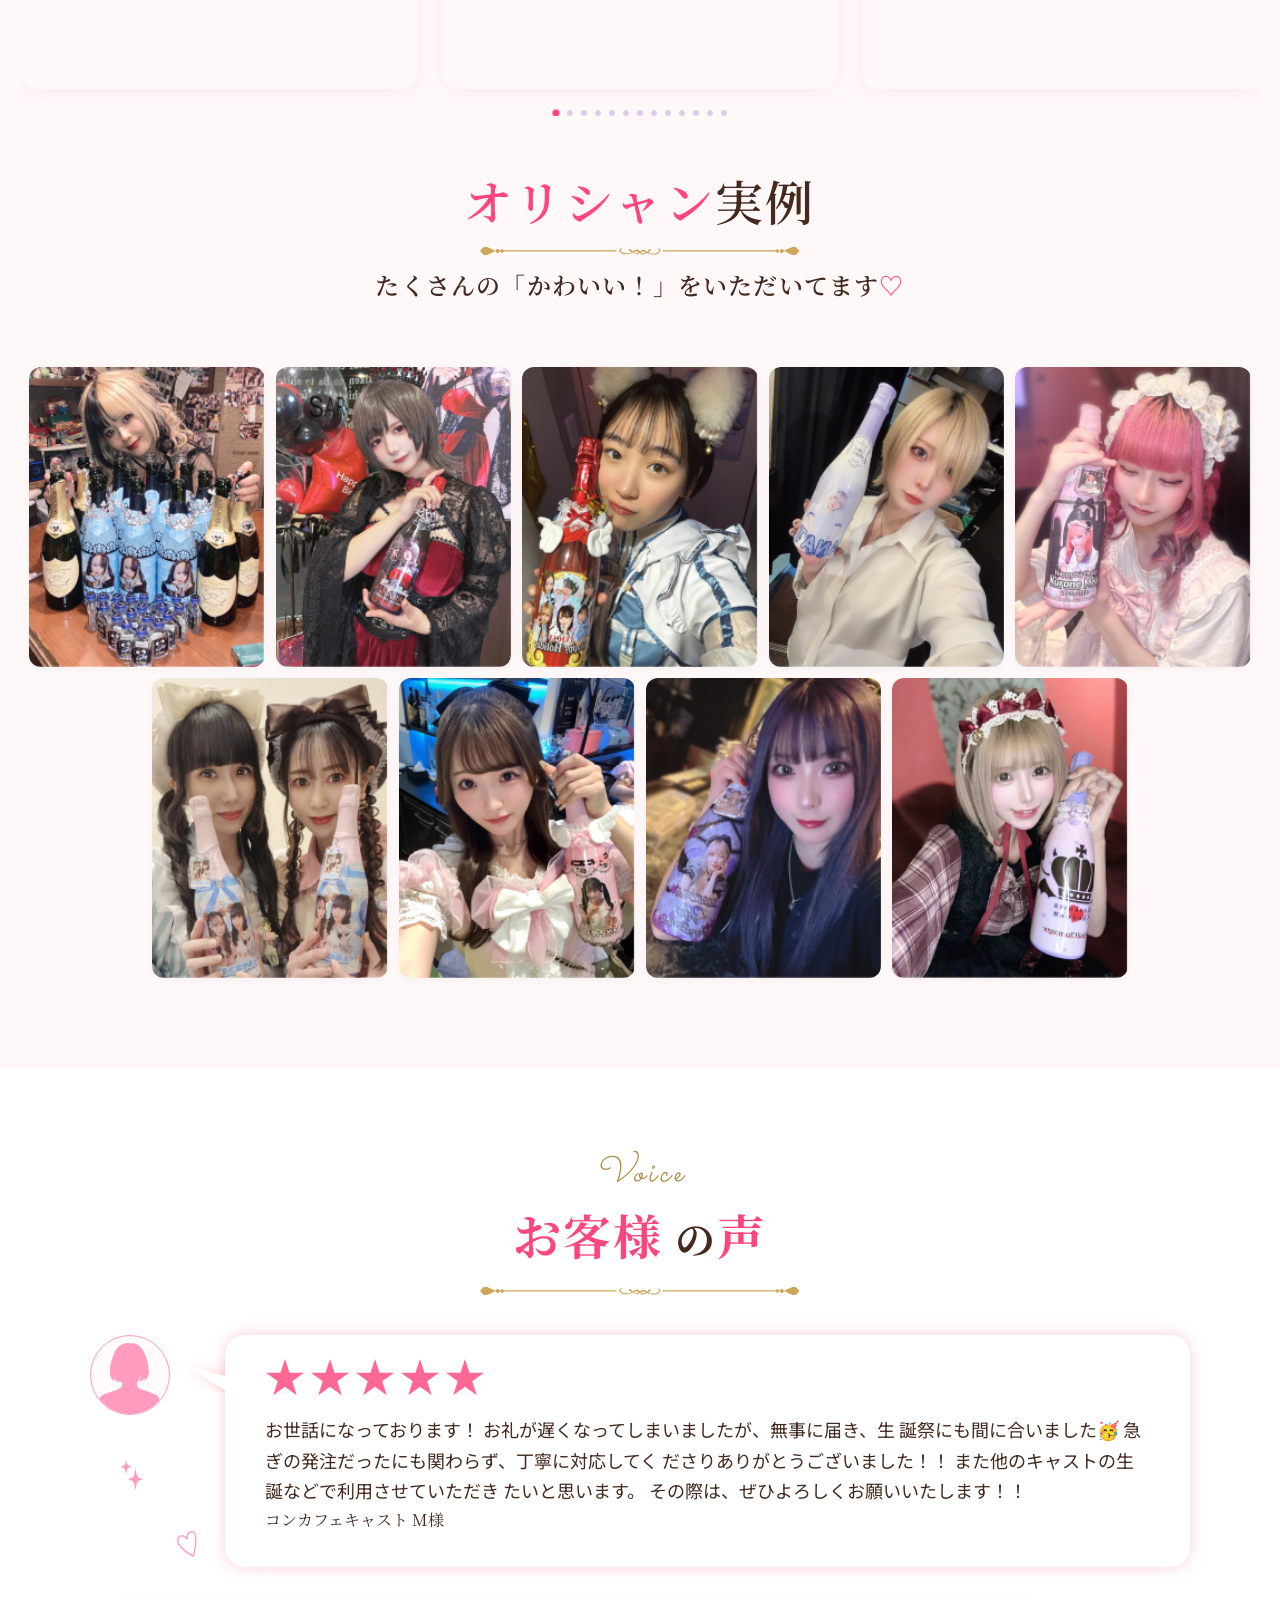
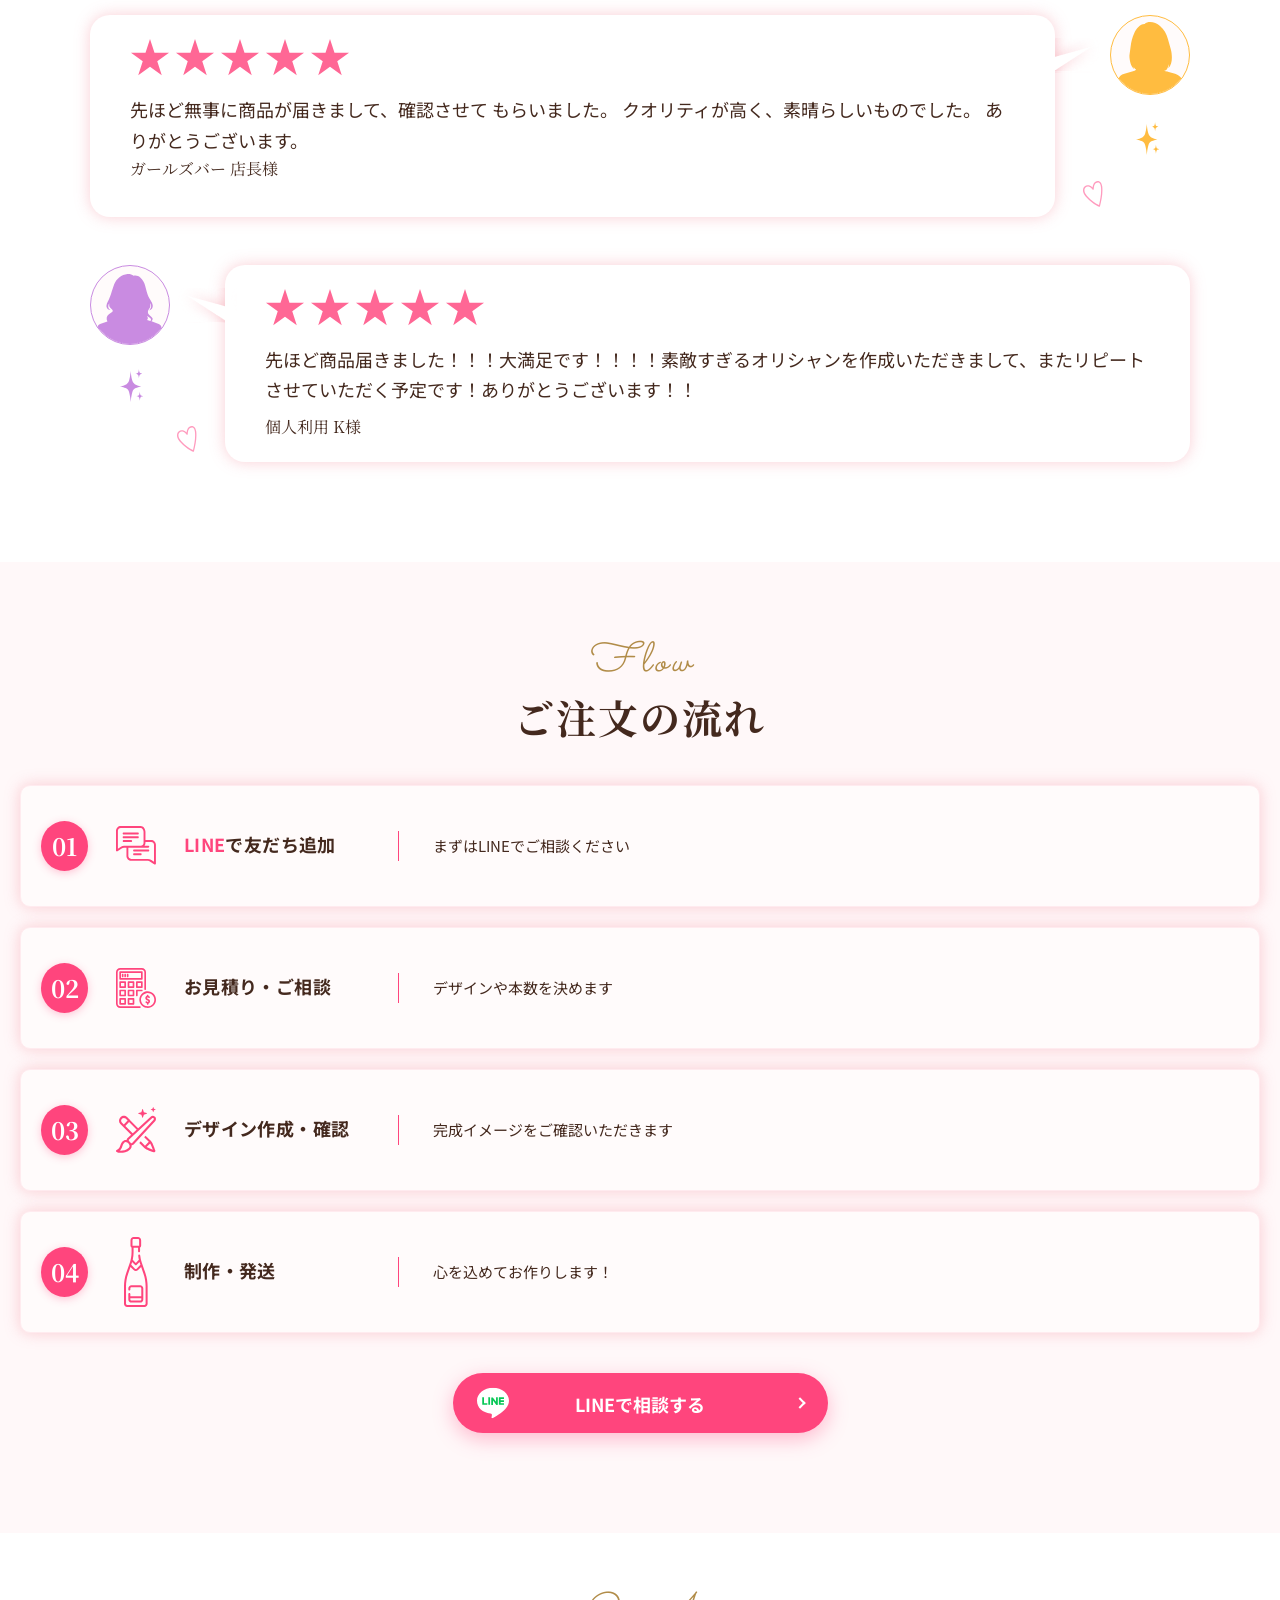
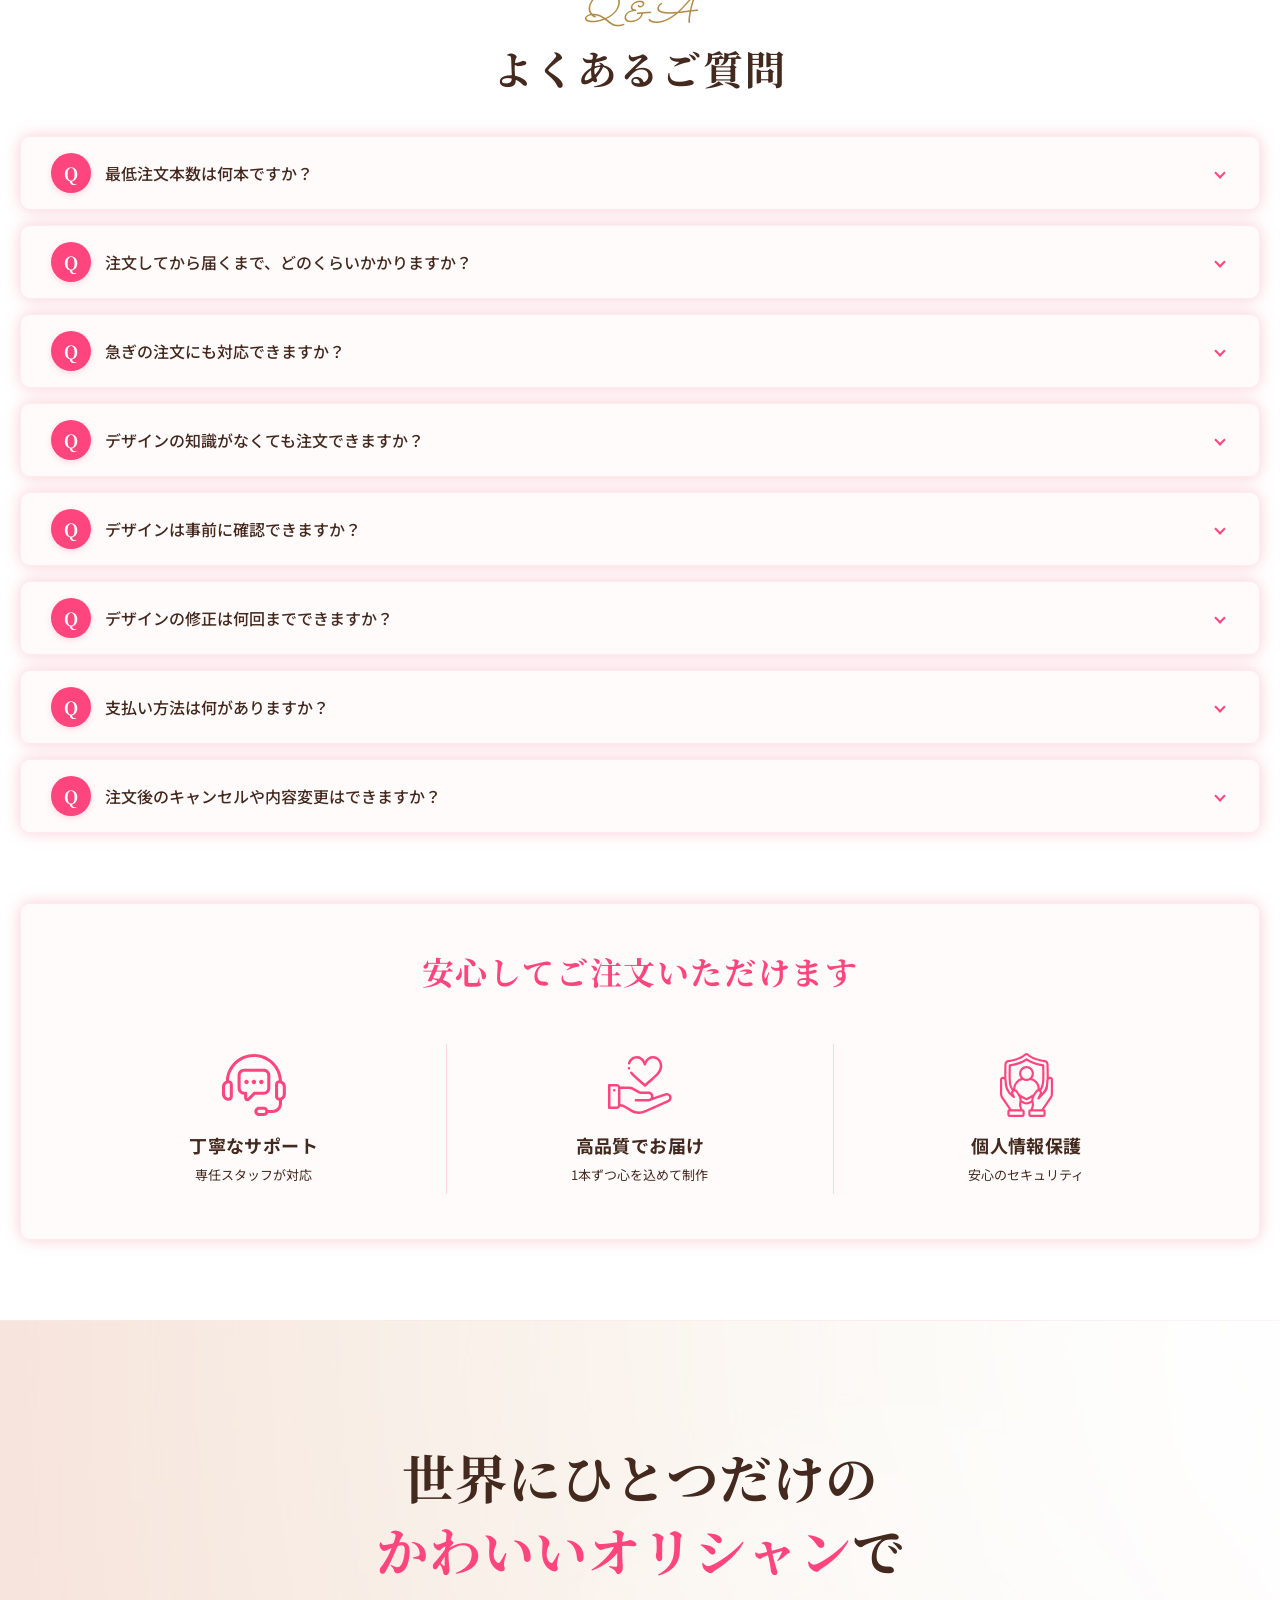
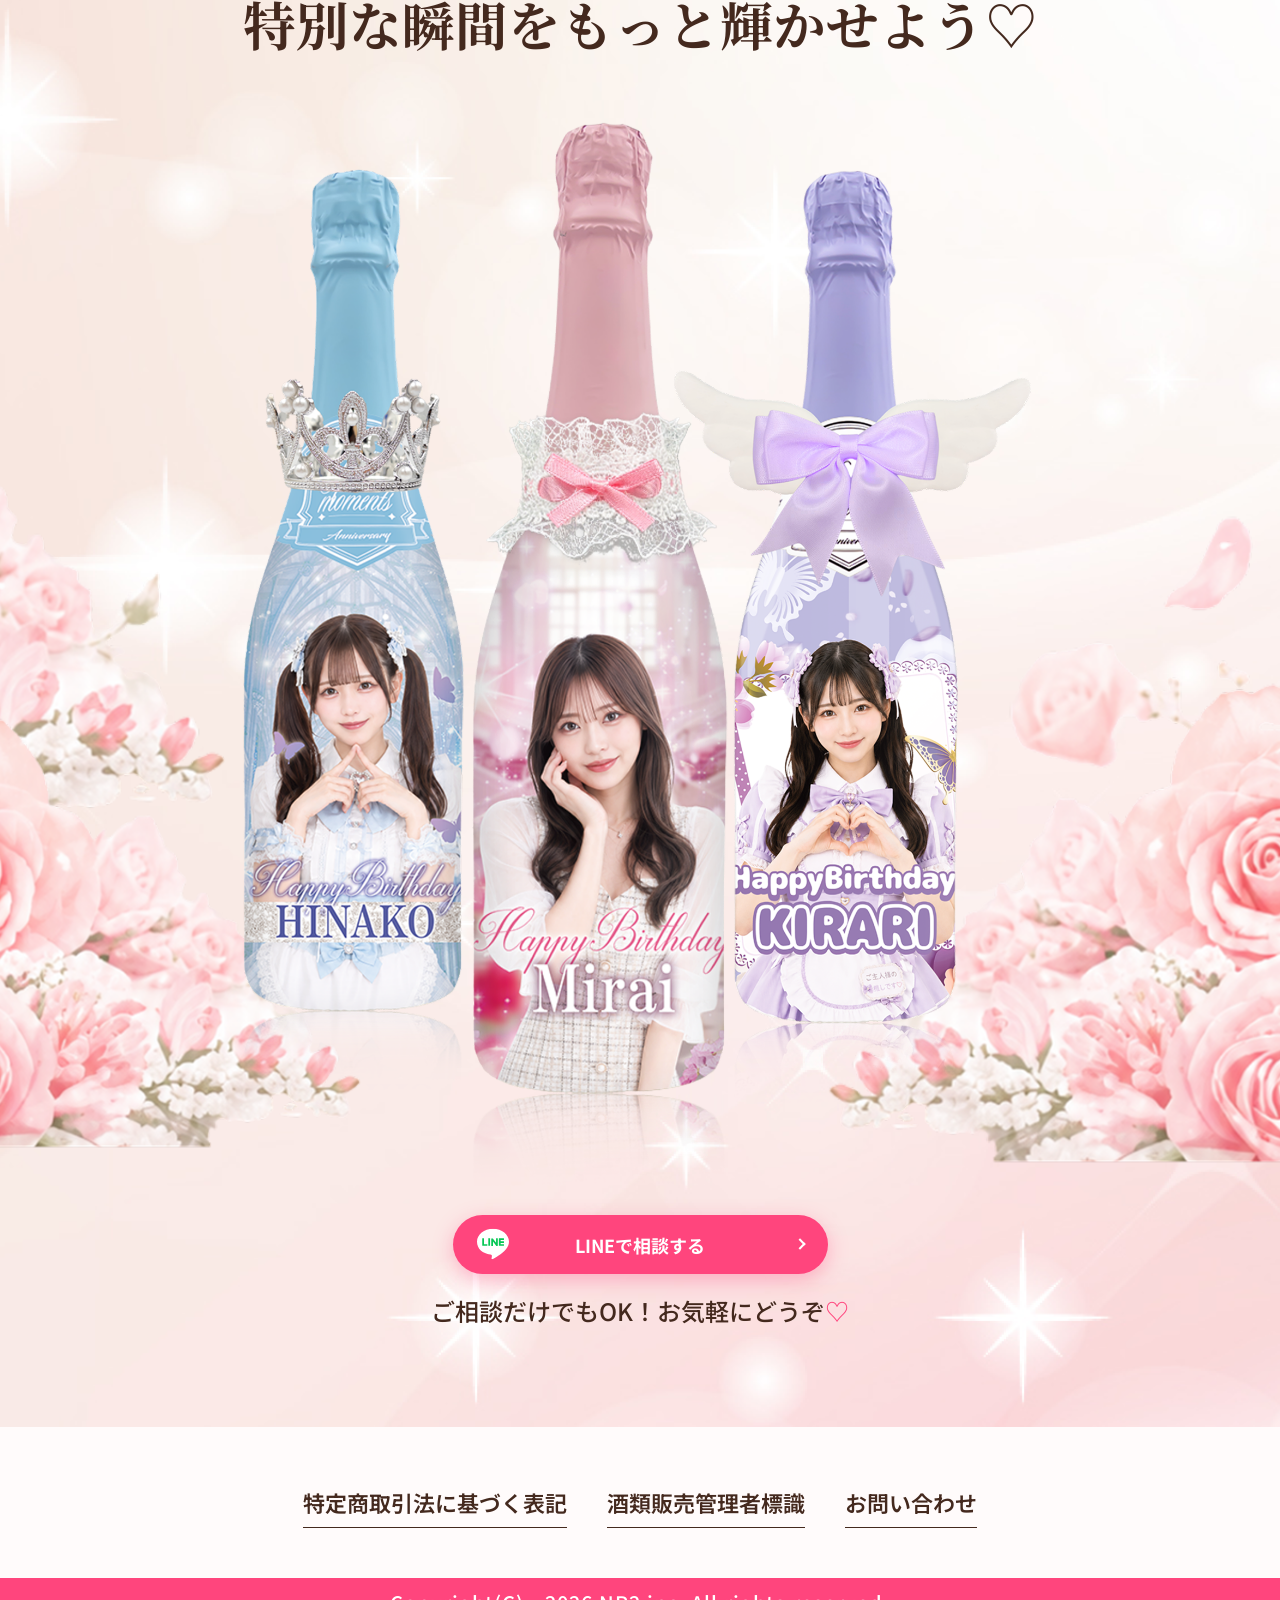
==== commit 0d2fb8f6: "feat: add new showcase images and enhance styling for improved visual presentation" ====
--- a/index.html
+++ b/index.html
@@ -759,7 +759,25 @@
 
         <!-- Phone + Side Bottles Showcase -->
         <div class="sim-showcase-wrap">
-          <img src="assets-new/bottle-with-mobile.png" alt="オリシャン簡単シミュレーター" class="sim-mockup-img">
+          <div class="sim-showcase-stage">
+            <span class="sim-showcase-glow" aria-hidden="true"></span>
+
+            <img src="assets-new/sim-bottle-blue.png" alt="ブルーのオリシャン完成イメージ（MIKU Anniversary）"
+              class="sim-showcase-bottle sim-showcase-bottle-left" width="600" height="1162" loading="lazy" decoding="async">
+            <img src="assets-new/sim-phone.png" alt="オリシャン簡単シミュレーター画面"
+              class="sim-showcase-phone" width="720" height="1276" loading="lazy" decoding="async">
+            <img src="assets-new/sim-bottle-purple.png" alt="パープルのオリシャン完成イメージ（Happy Birthday MINA）"
+              class="sim-showcase-bottle sim-showcase-bottle-right" width="600" height="1162" loading="lazy" decoding="async">
+
+            <span class="sim-sparkle sim-sparkle-1" aria-hidden="true"></span>
+            <span class="sim-sparkle sim-sparkle-2" aria-hidden="true"></span>
+            <span class="sim-sparkle sim-sparkle-3" aria-hidden="true"></span>
+            <span class="sim-sparkle sim-sparkle-4" aria-hidden="true"></span>
+            <span class="sim-sparkle sim-sparkle-5" aria-hidden="true"></span>
+            <span class="sim-sparkle sim-sparkle-6" aria-hidden="true"></span>
+            <span class="sim-sparkle sim-sparkle-7" aria-hidden="true"></span>
+            <span class="sim-sparkle sim-sparkle-8" aria-hidden="true"></span>
+          </div>
         </div>
 
         <!-- Two Feature Cards -->
--- a/style.css
+++ b/style.css
@@ -1742,12 +1742,98 @@
   position: relative;
 }
 
-.sim-mockup-img {
-  width: 100%;
-  max-width: 100%;
+/* 3枚構成（左ボトル・スマホ・右ボトル）を幅基準の％で配置し、SP/PC共に同じ比率で拡縮 */
+.sim-showcase-stage {
+  position: relative;
+  width: 100%;
+  aspect-ratio: 100 / 84;
+}
+
+.sim-showcase-glow {
+  position: absolute;
+  left: 8%;
+  right: 8%;
+  top: 10%;
+  bottom: 4%;
+  background: radial-gradient(ellipse at center, rgba(255, 182, 206, 0.45) 0%, rgba(255, 214, 228, 0.25) 45%, rgba(255, 240, 245, 0) 72%);
+  pointer-events: none;
+  z-index: 0;
+}
+
+.sim-showcase-bottle,
+.sim-showcase-phone {
+  position: absolute;
   height: auto;
   display: block;
-  object-fit: contain;
+  pointer-events: none;
+  user-select: none;
+  -webkit-user-select: none;
+}
+
+.sim-showcase-bottle {
+  top: 5%;
+  width: 39%;
+  z-index: 1;
+  transform-origin: 50% 100%;
+  filter: drop-shadow(0 10px 14px rgba(255, 110, 155, 0.18));
+}
+
+.sim-showcase-bottle-left {
+  left: -2%;
+  transform: rotate(-7deg);
+}
+
+.sim-showcase-bottle-right {
+  right: -2%;
+  transform: rotate(7deg);
+}
+
+.sim-showcase-phone {
+  top: 1.5%;
+  left: 28%;
+  width: 44%;
+  z-index: 2;
+  filter: drop-shadow(0 14px 22px rgba(70, 30, 50, 0.22));
+}
+
+/* きらきら装飾 */
+.sim-sparkle {
+  position: absolute;
+  z-index: 3;
+  width: var(--size, 4%);
+  aspect-ratio: 1 / 1;
+  background: var(--color, #FF8FB3);
+  -webkit-mask: url("assets-new/sim-sparkle.svg") center / contain no-repeat;
+  mask: url("assets-new/sim-sparkle.svg") center / contain no-repeat;
+  pointer-events: none;
+  animation: simSparkleTwinkle 2.4s ease-in-out infinite alternate;
+}
+
+.sim-sparkle-1 { left: 21%;  top: 2%;   --size: 4%;   --color: #FF8FB3; animation-delay: 0s; }
+.sim-sparkle-2 { left: 2%;   top: 9%;   --size: 3.2%; --color: #C9A4F5; animation-delay: 0.9s; }
+.sim-sparkle-3 { left: 1%;   top: 60%;  --size: 3.6%; --color: #F2BE6B; animation-delay: 1.6s; }
+.sim-sparkle-4 { left: 21%;  top: 91%;  --size: 2.8%; --color: #FF8FB3; animation-delay: 0.5s; }
+.sim-sparkle-5 { right: 21%; top: 1%;   --size: 3.4%; --color: #F2BE6B; animation-delay: 1.2s; }
+.sim-sparkle-6 { right: 2%;  top: 16%;  --size: 4%;   --color: #FF8FB3; animation-delay: 0.3s; }
+.sim-sparkle-7 { right: 0.5%; top: 55%; --size: 3%;   --color: #C9A4F5; animation-delay: 2s; }
+.sim-sparkle-8 { right: 21%; top: 90%;  --size: 3.4%; --color: #F2BE6B; animation-delay: 0.7s; }
+
+@keyframes simSparkleTwinkle {
+  0% {
+    opacity: 0.45;
+    transform: scale(0.78) rotate(0deg);
+  }
+
+  100% {
+    opacity: 1;
+    transform: scale(1.08) rotate(12deg);
+  }
+}
+
+@media (prefers-reduced-motion: reduce) {
+  .sim-sparkle {
+    animation: none;
+  }
 }
 
 .sim-cards-grid {
@@ -1862,15 +1948,15 @@
 }
 
 .sim-eq-photo {
-  width: clamp(38px, 9.4vw, 50px);
+  width: clamp(55px, 10.4vw, 55px);
 }
 
 .sim-eq-photo-img {
   width: 100%;
-  height: clamp(26px, 6.6vw, 36px);
+  /* height: clamp(26px, 6.6vw, 36px); */
   object-fit: cover;
   border-radius: 2px;
-  box-shadow: 0 1px 3px rgba(0, 0, 0, 0.15);
+  /* box-shadow: 0 1px 3px rgba(0, 0, 0, 0.15); */
   display: block;
 }
 
@@ -2071,8 +2157,8 @@
   }
 
   .sim-showcase-wrap {
-    max-width: 860px;
-    margin: 0 auto 28px;
+    max-width: 780px;
+    margin: 8px auto 32px;
   }
 
   .sim-cards-grid {
@@ -2108,11 +2194,11 @@
   }
 
   .sim-eq-photo {
-    width: 62px;
+    width: 100px;
   }
 
   .sim-eq-photo-img {
-    height: 44px;
+    height: 70px;
   }
 
   .sim-eq-bottle-outline {
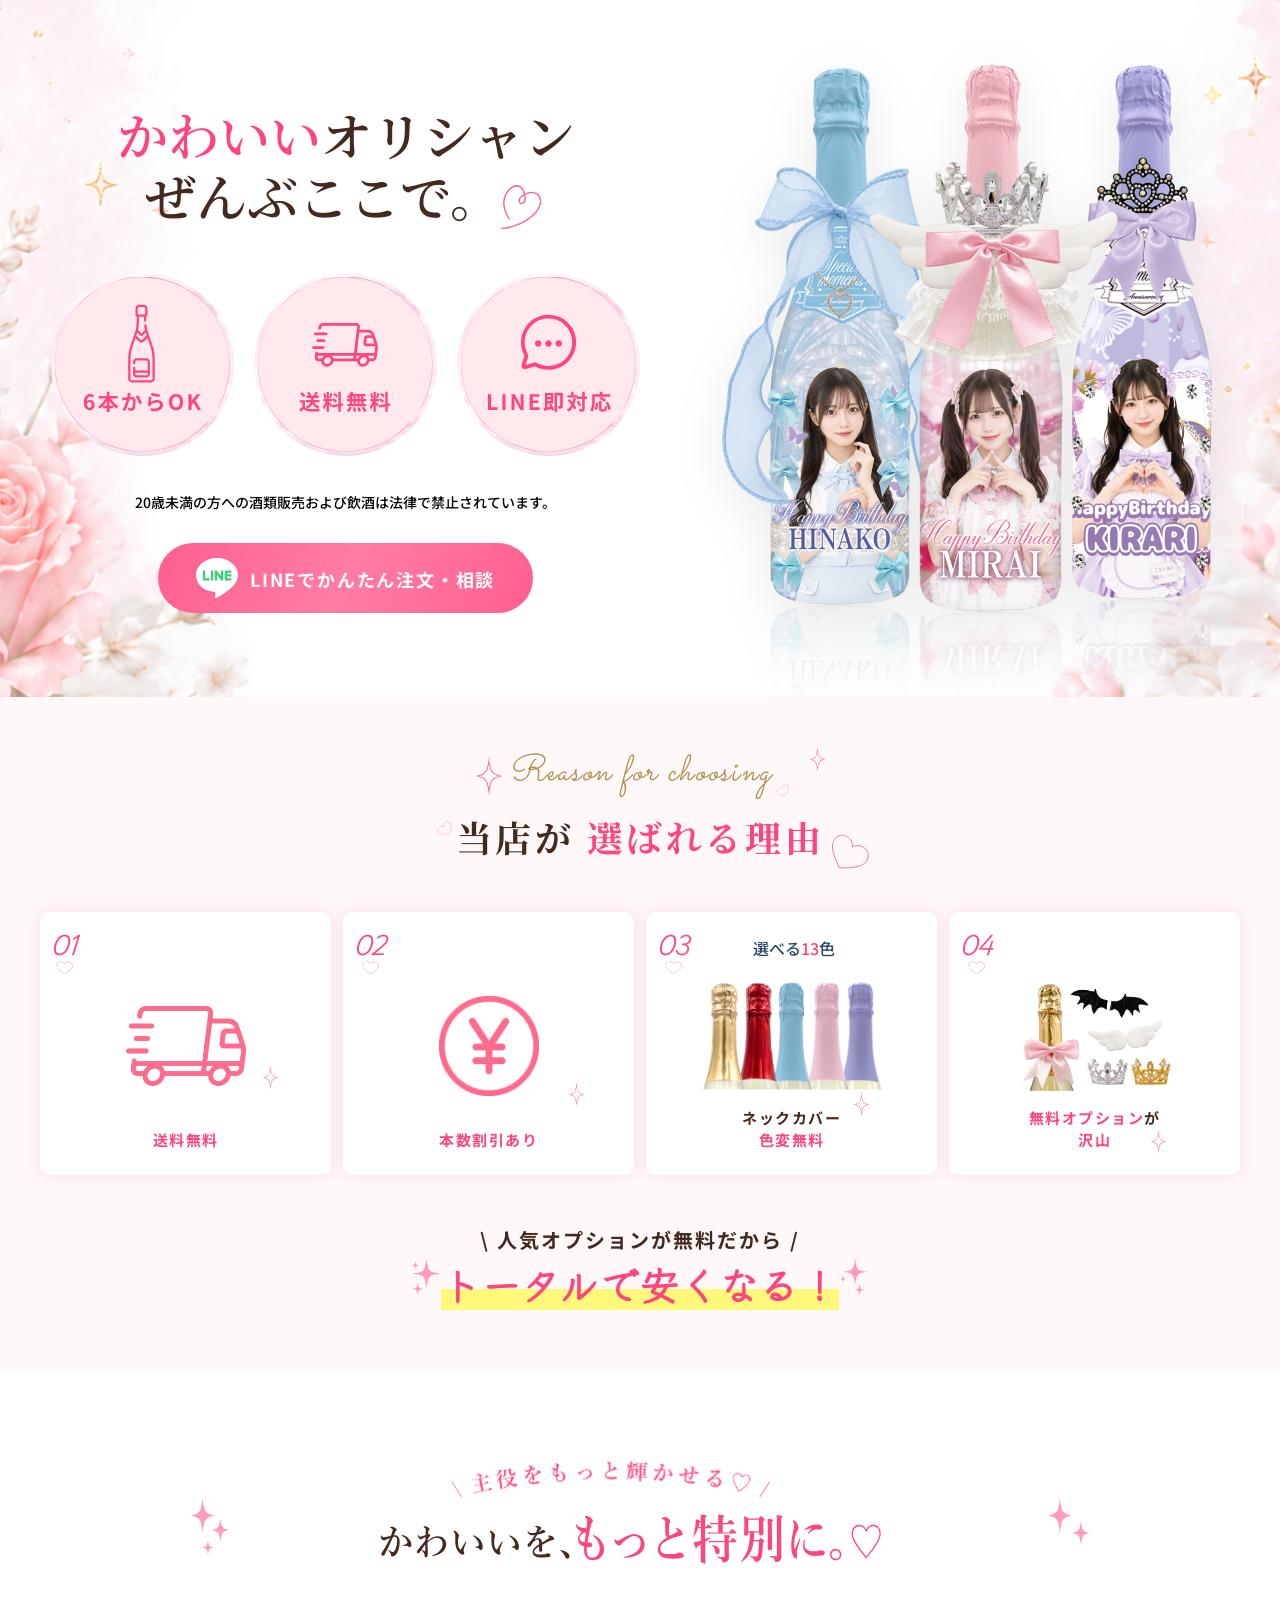
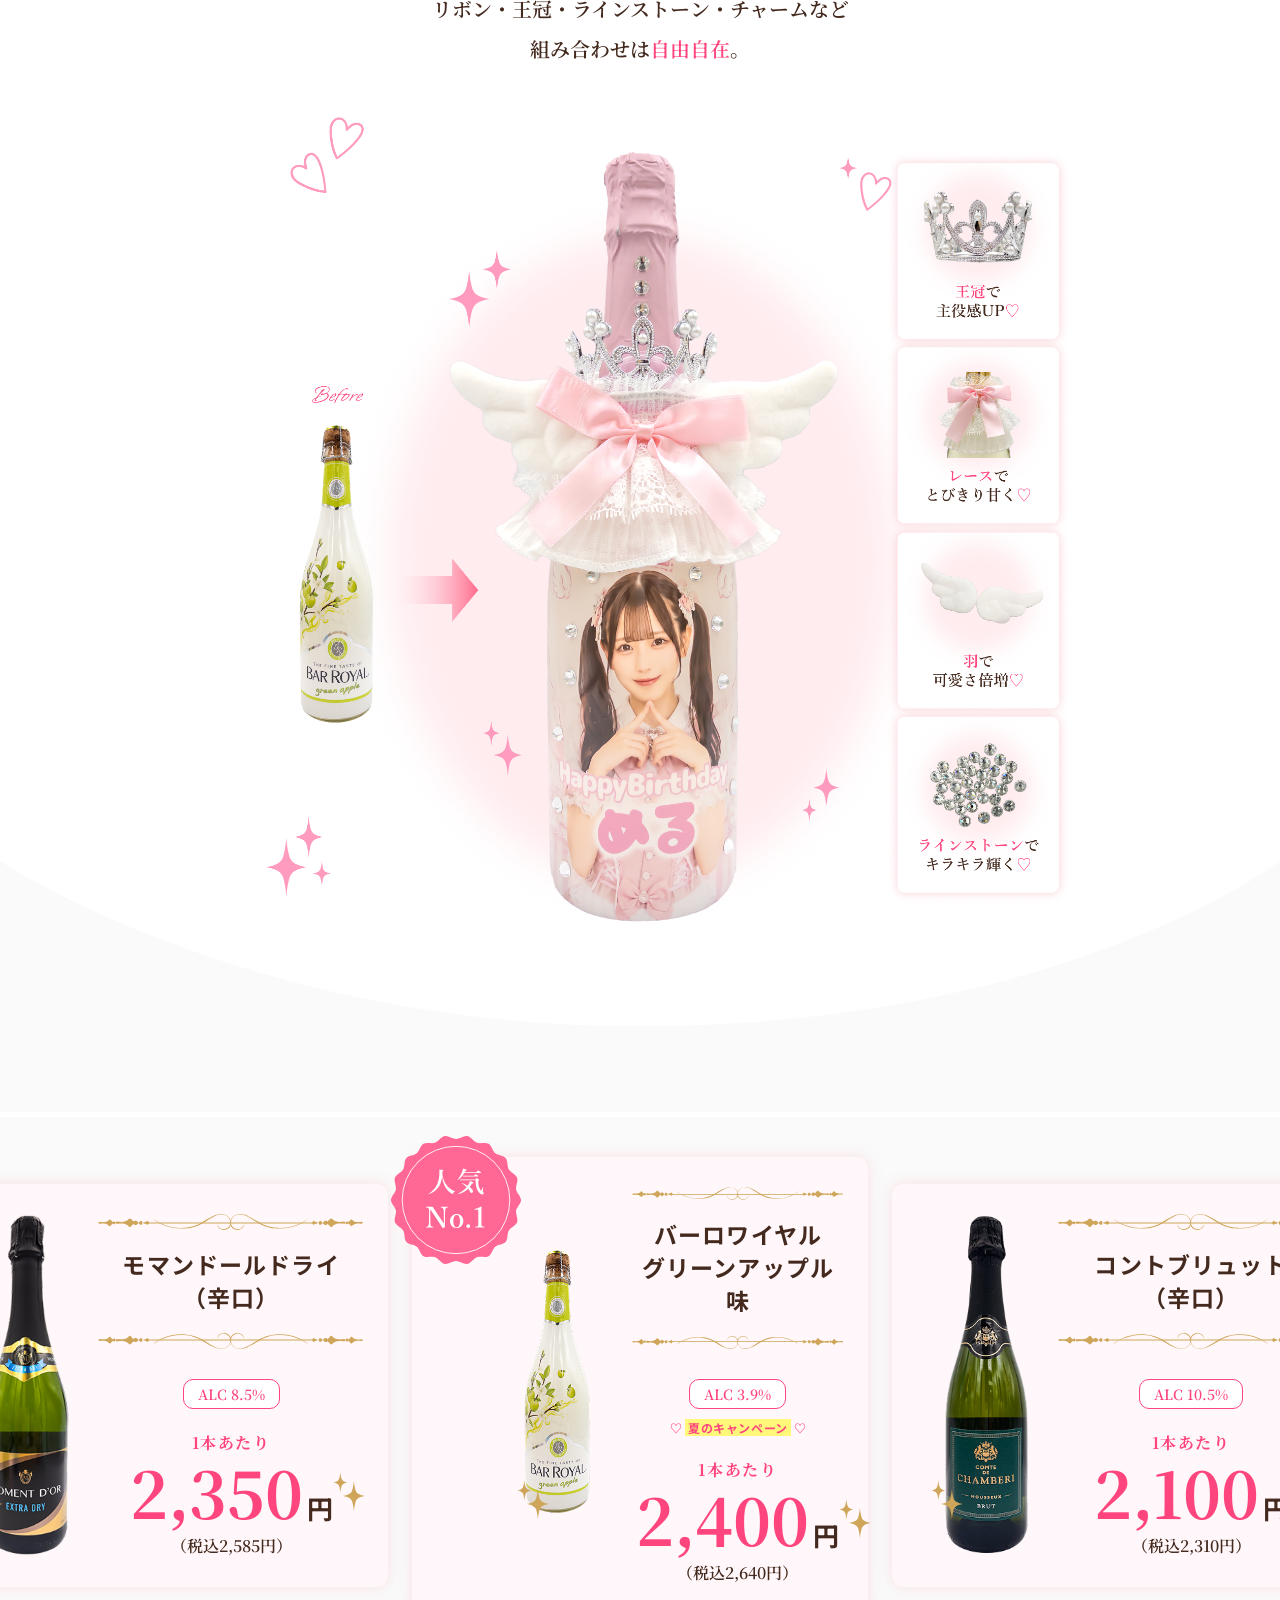
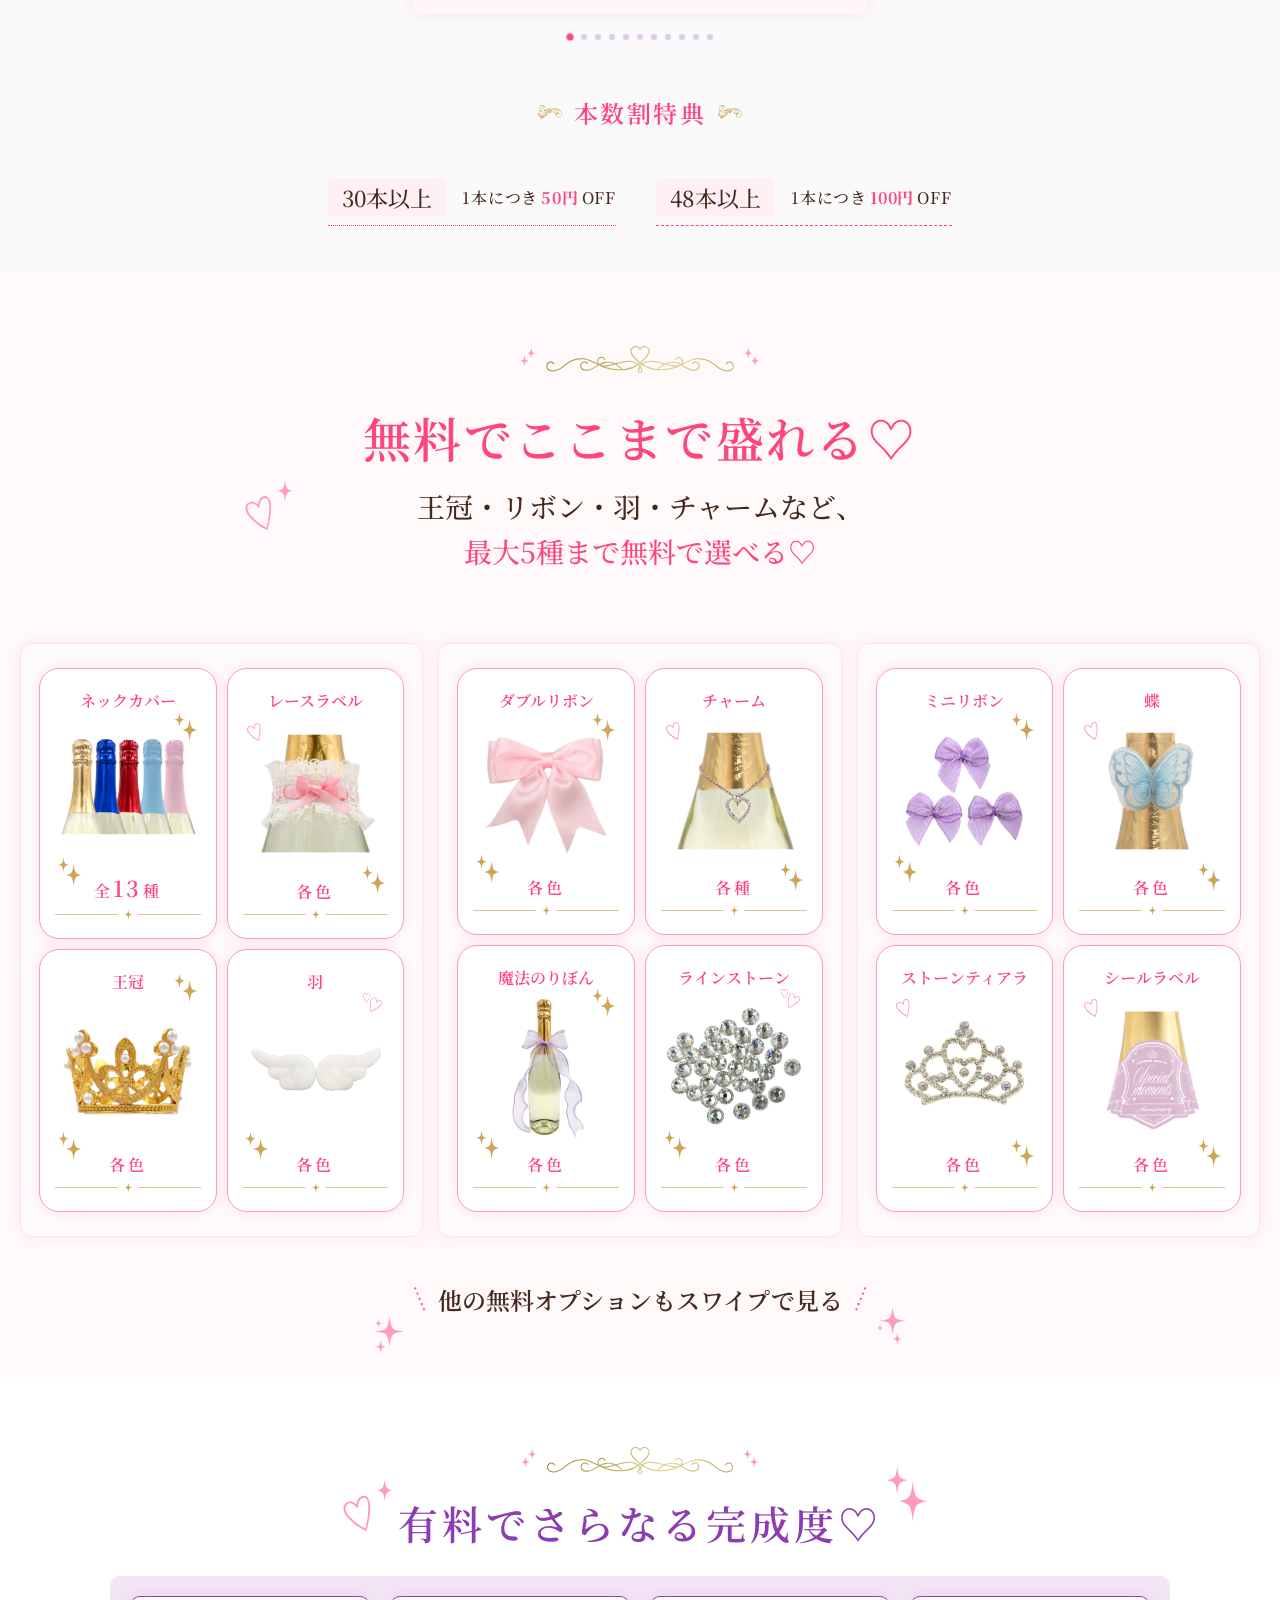
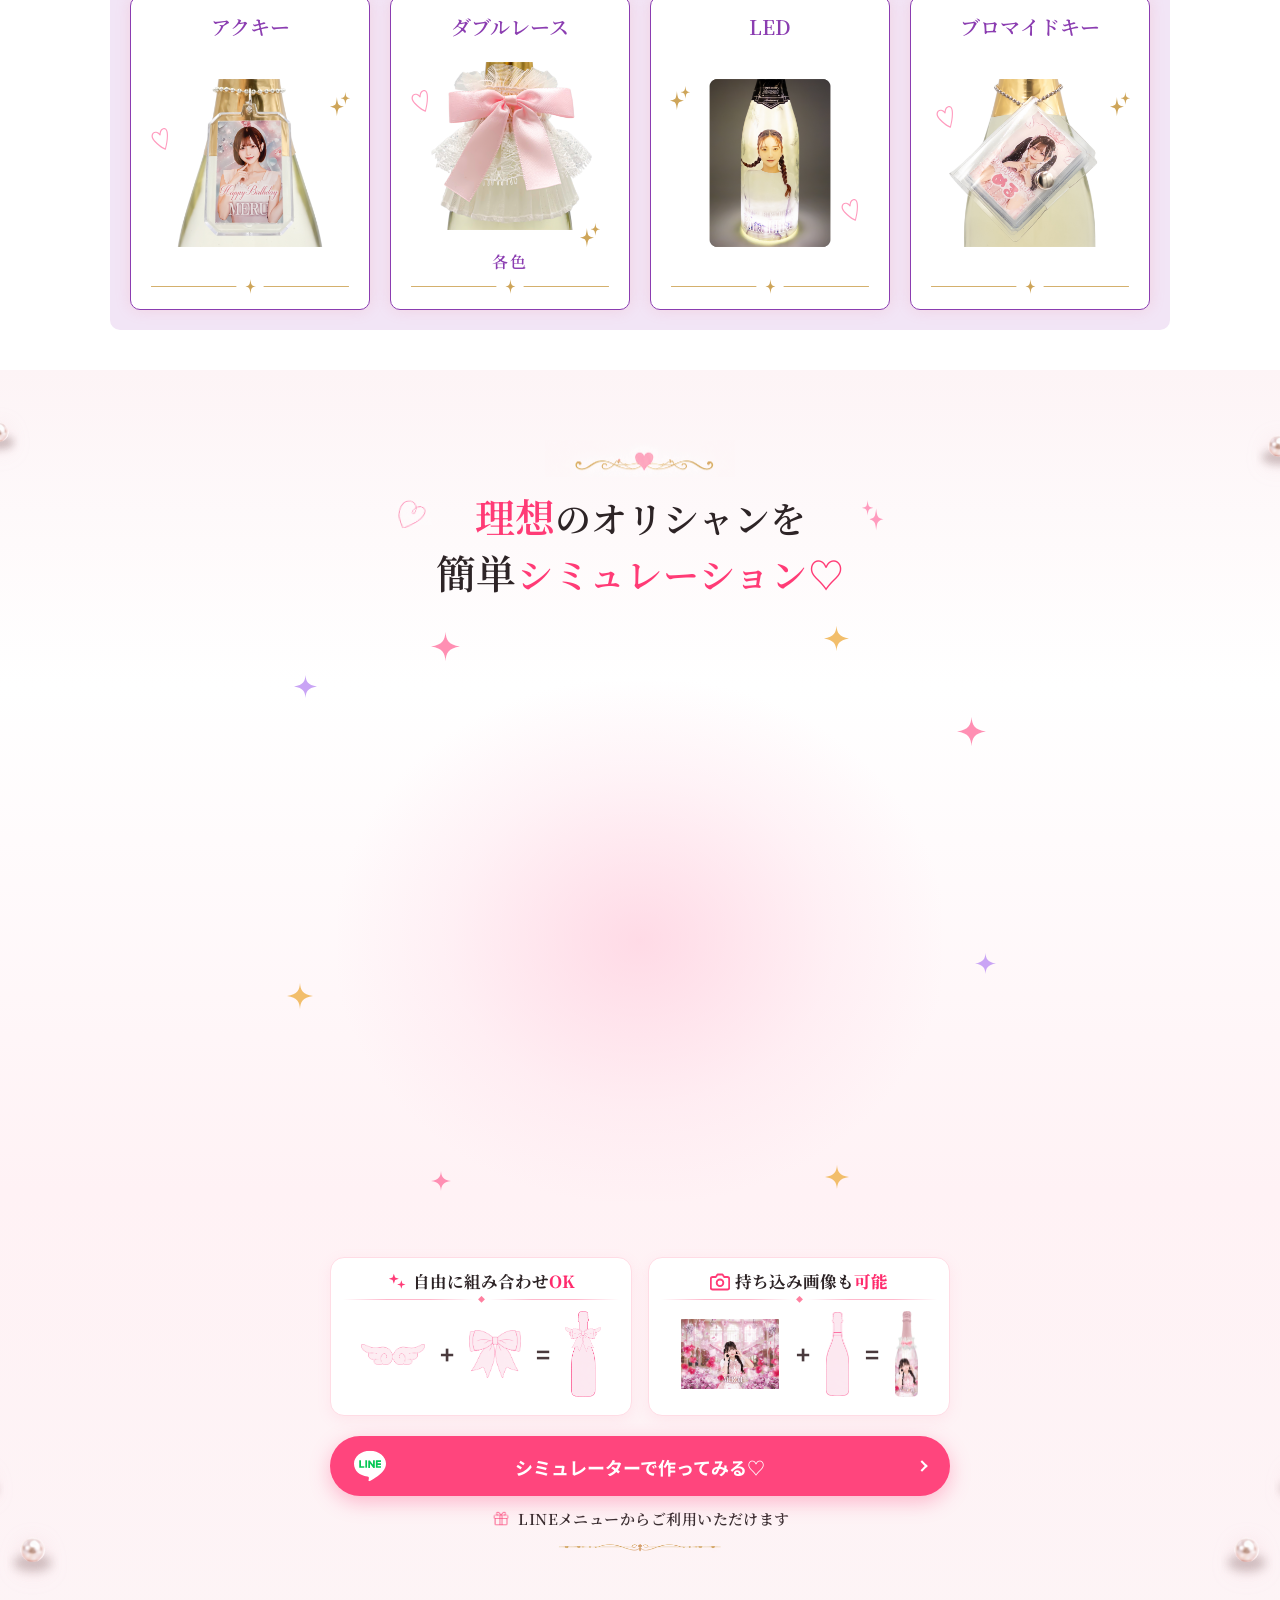
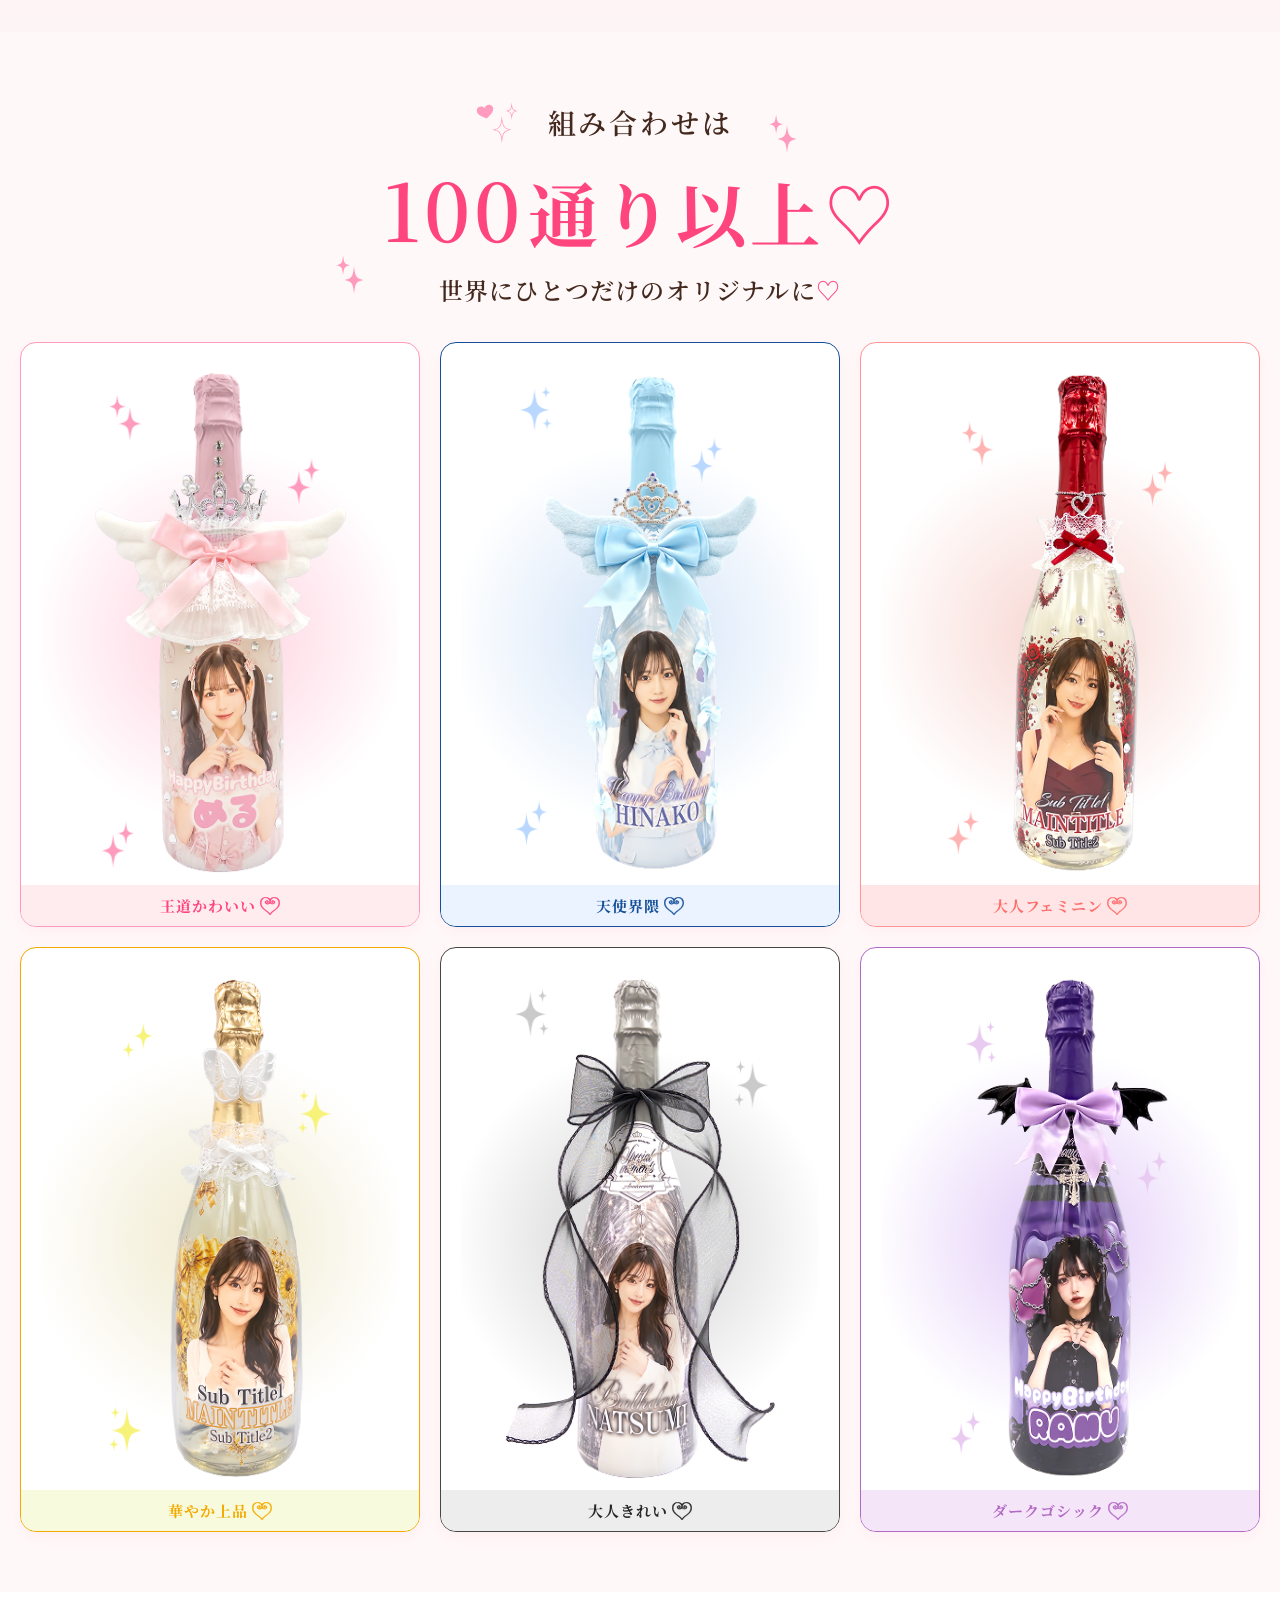
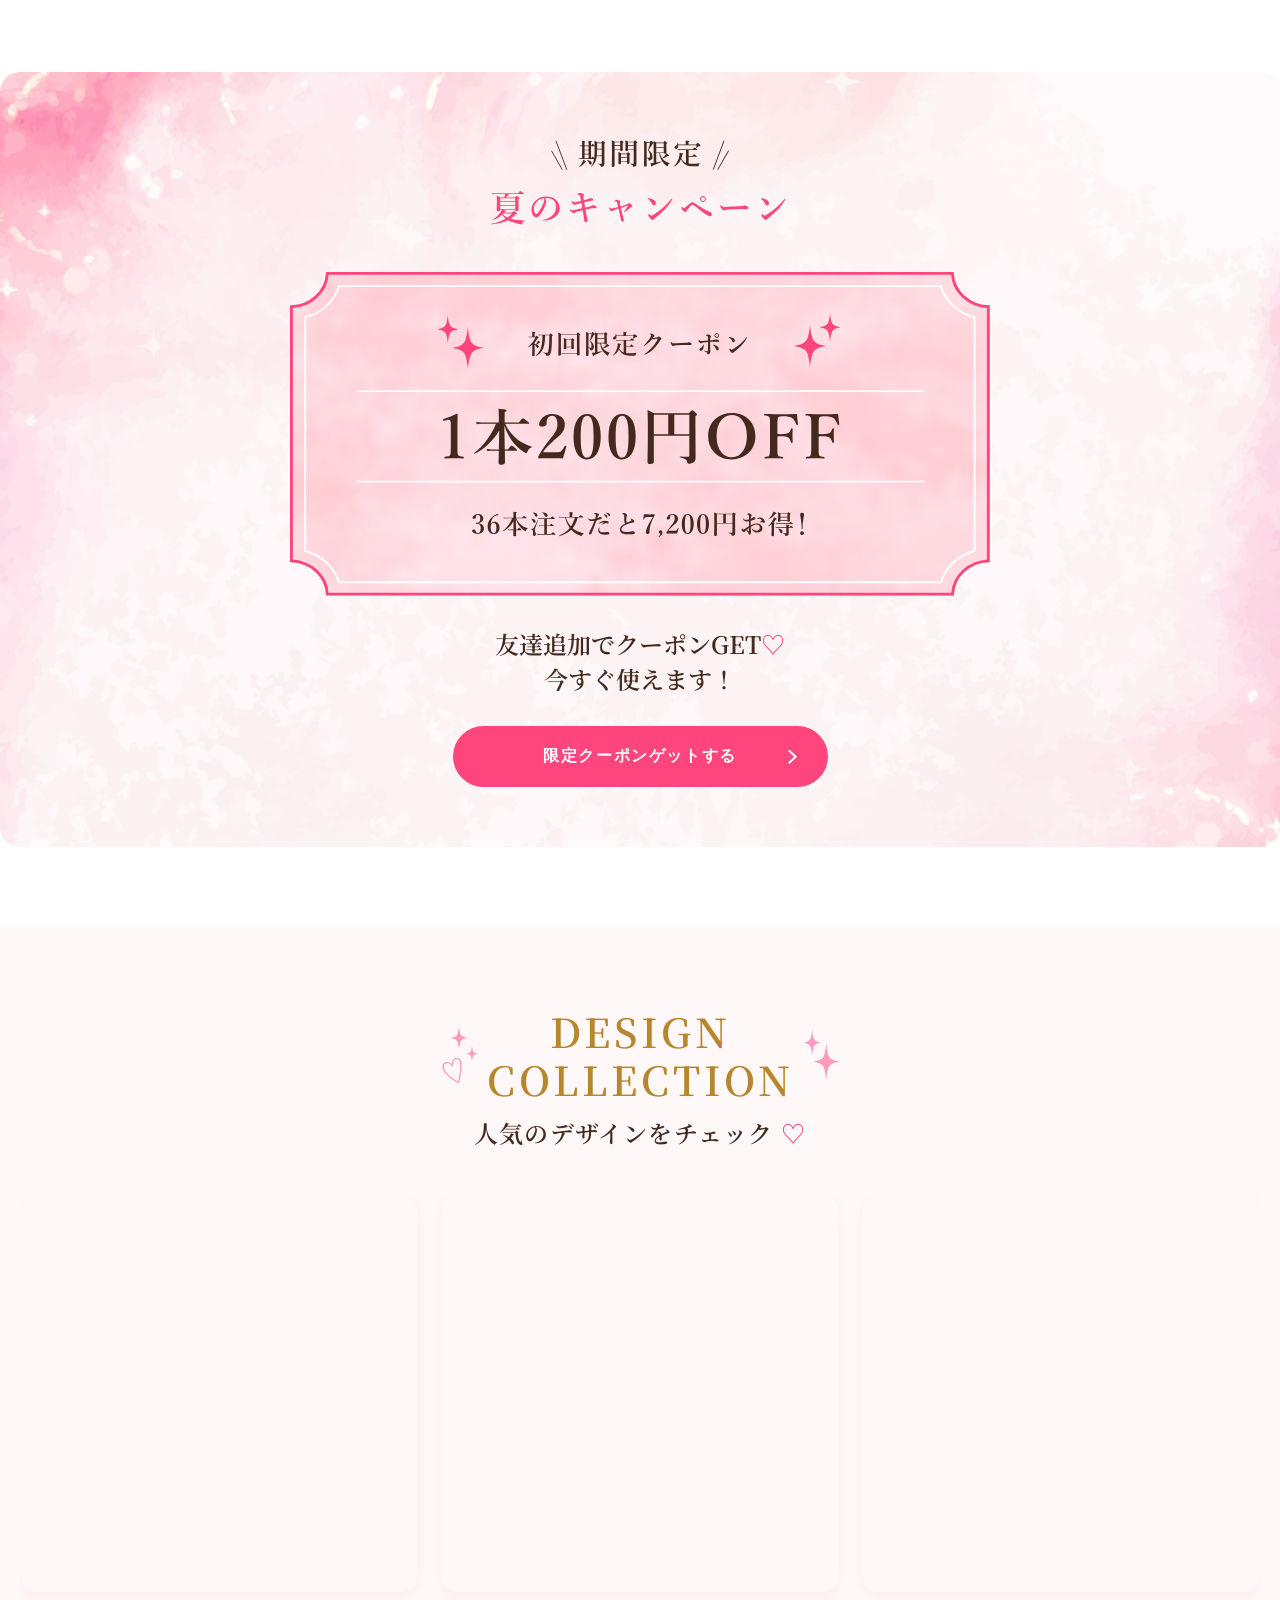
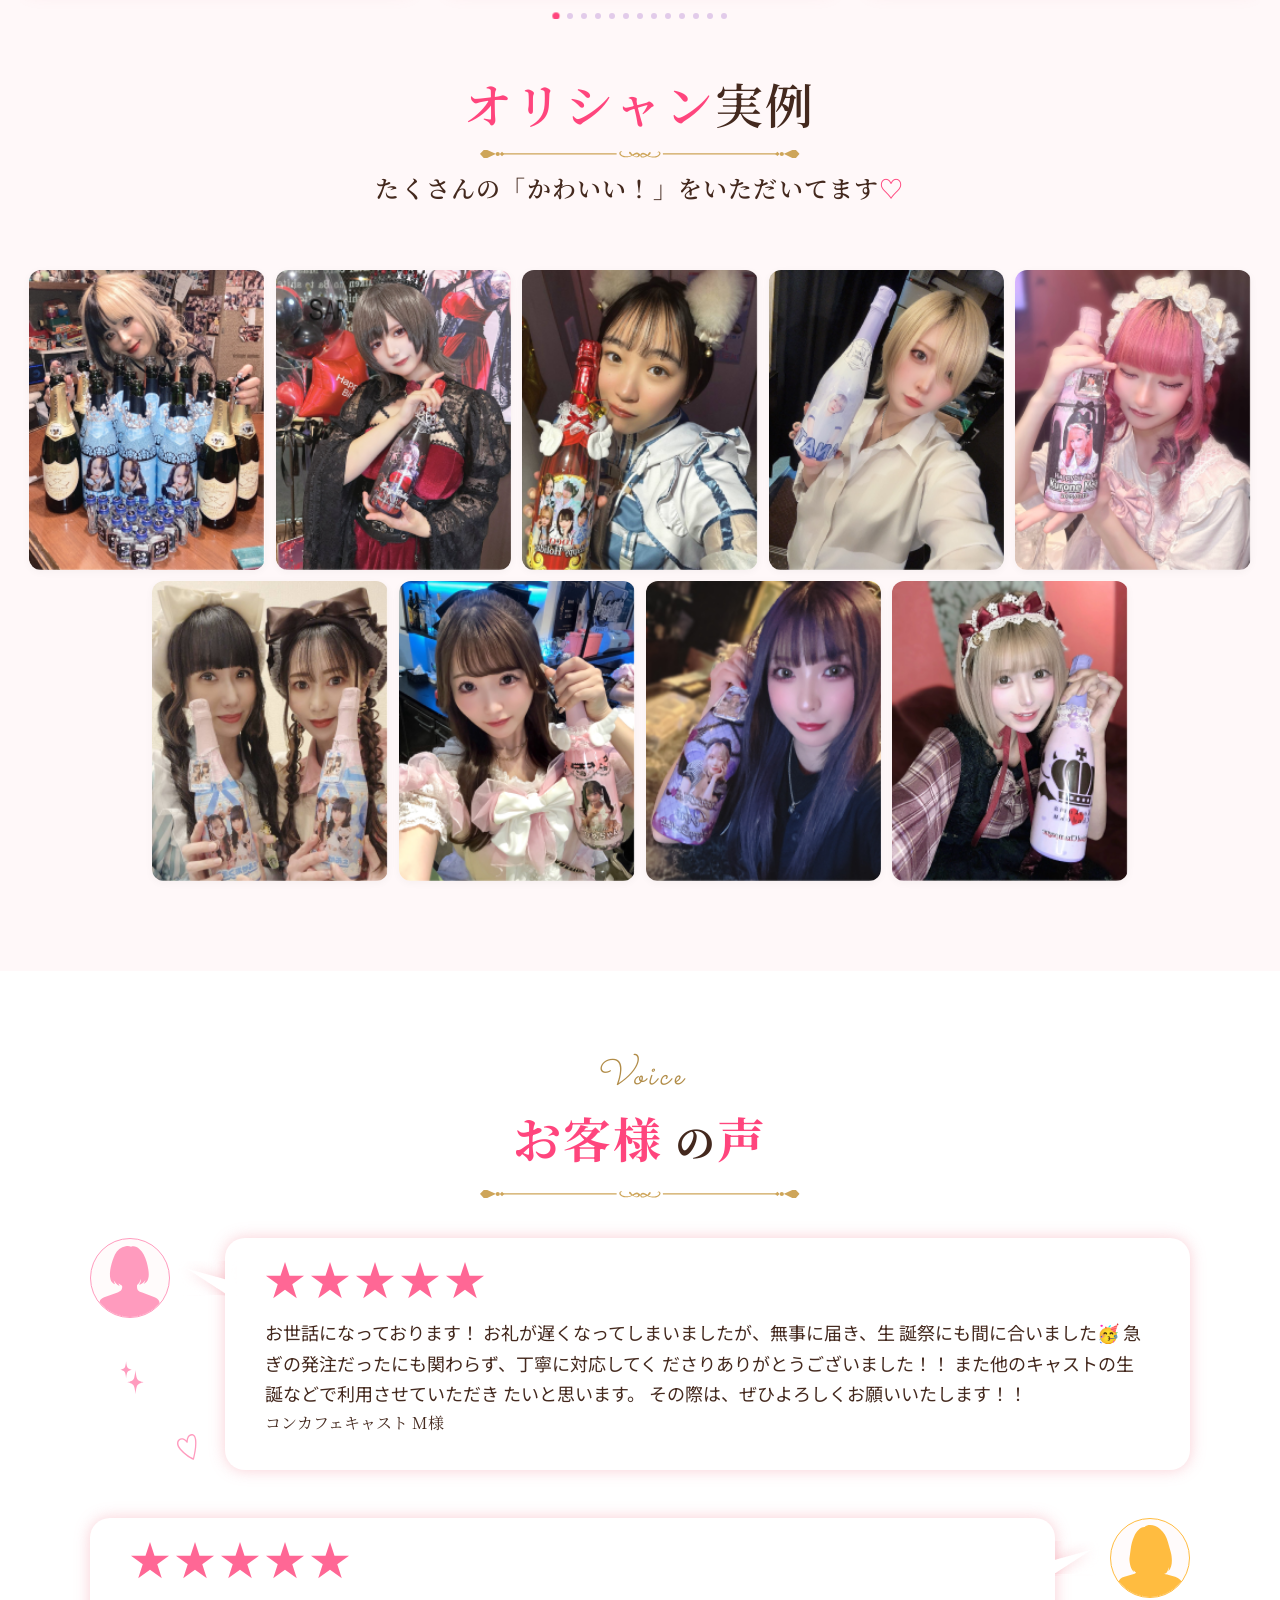
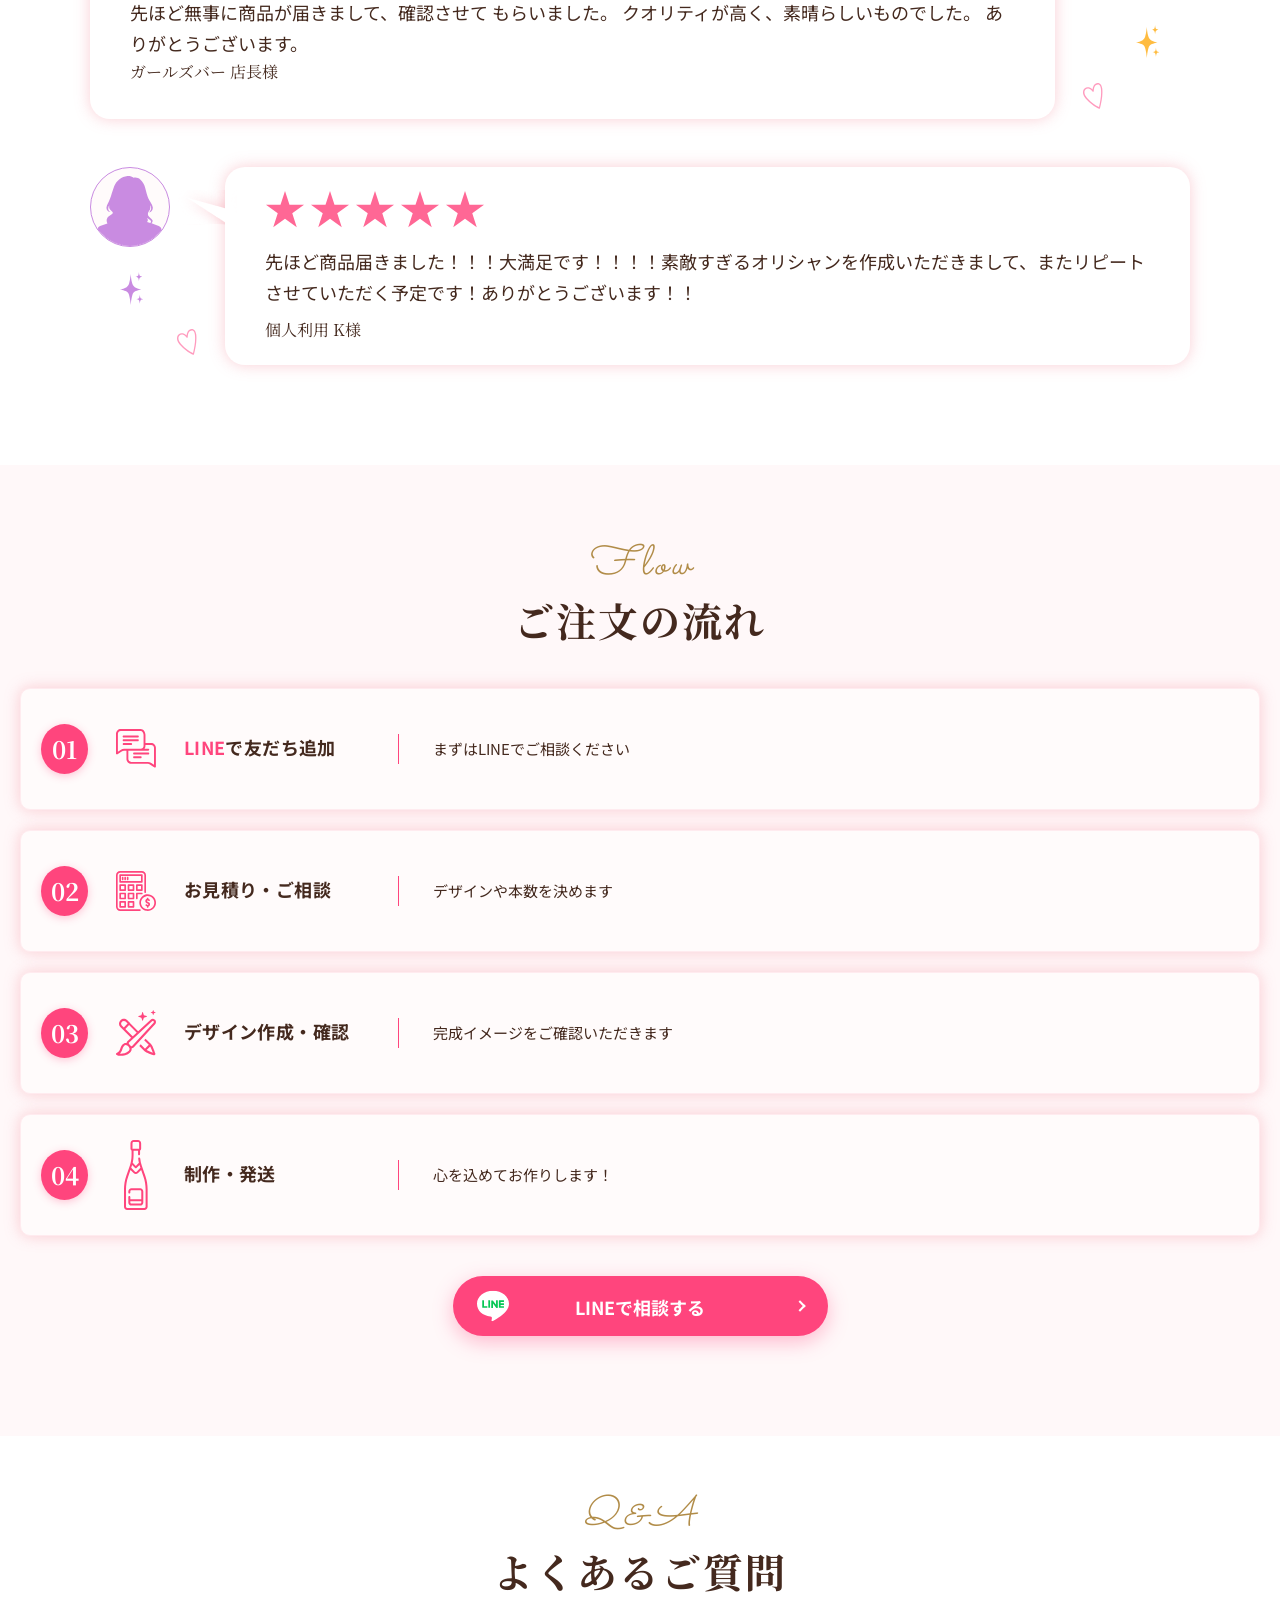
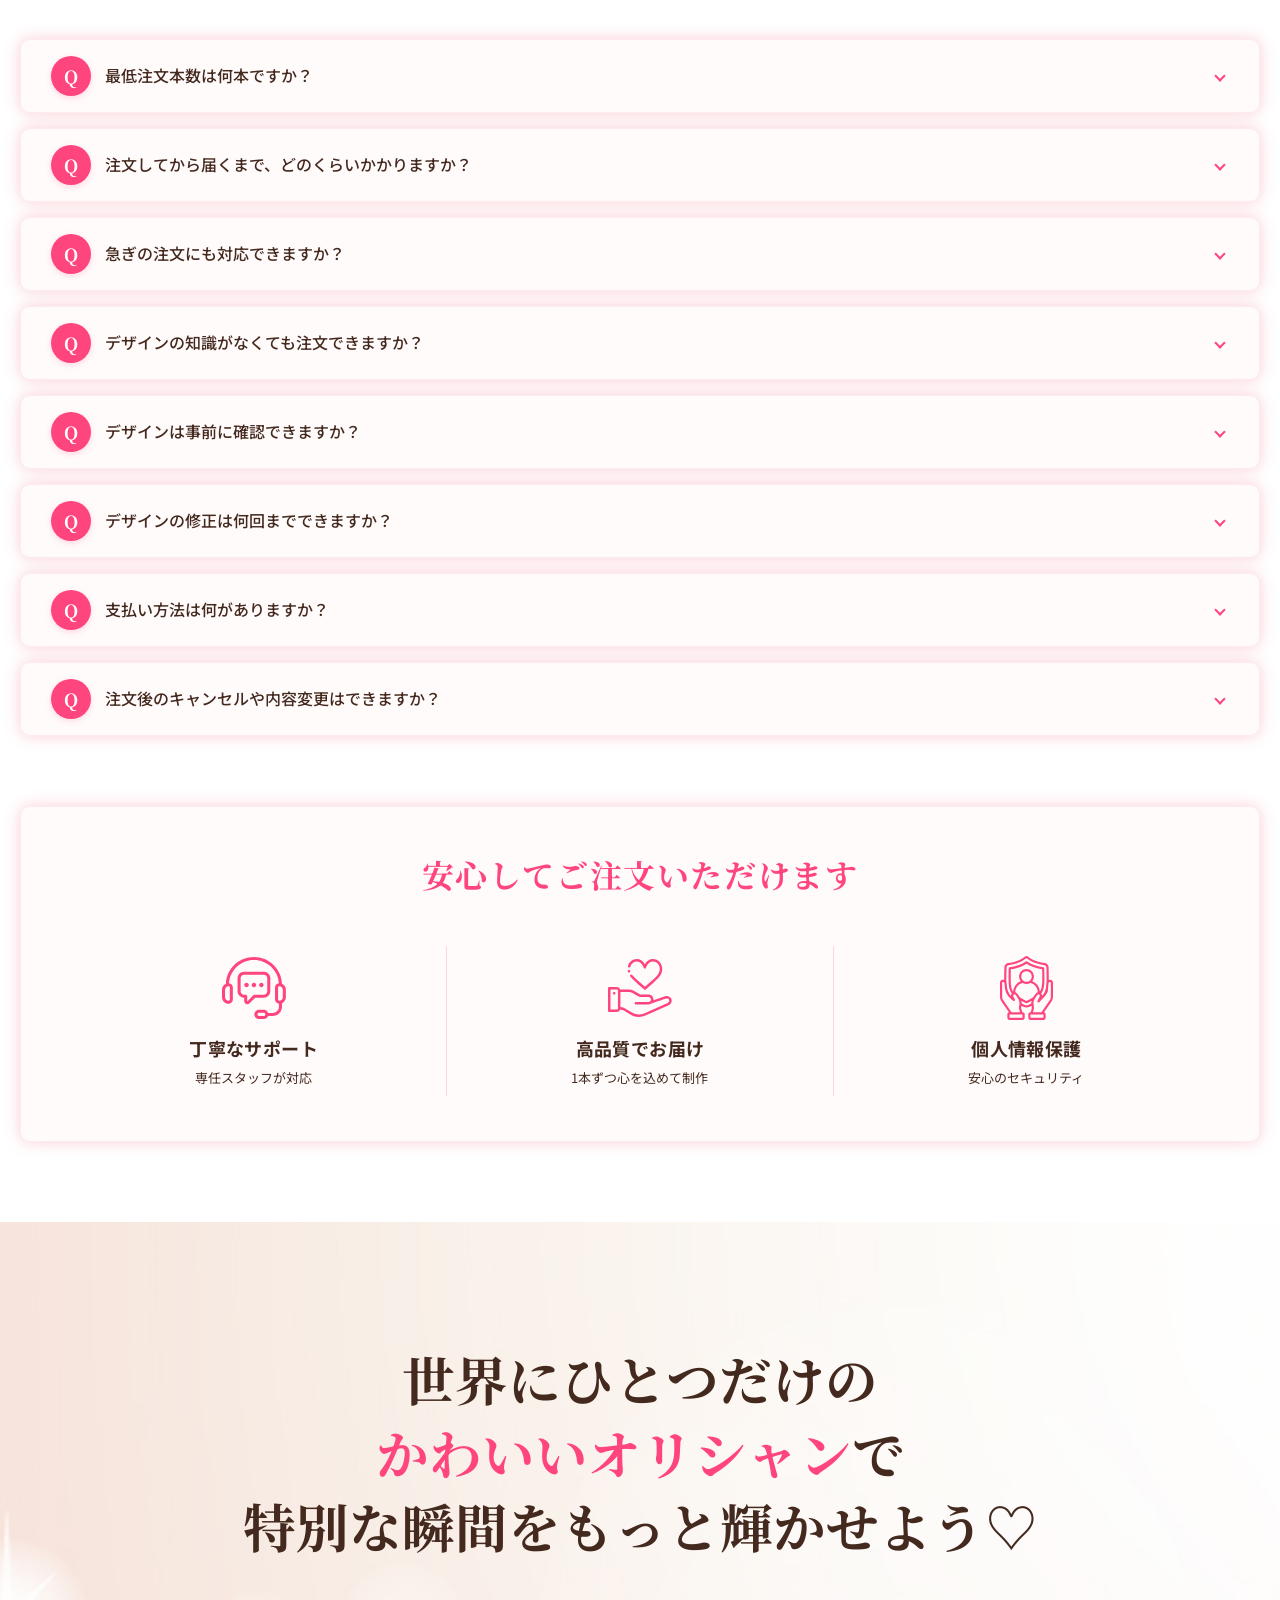
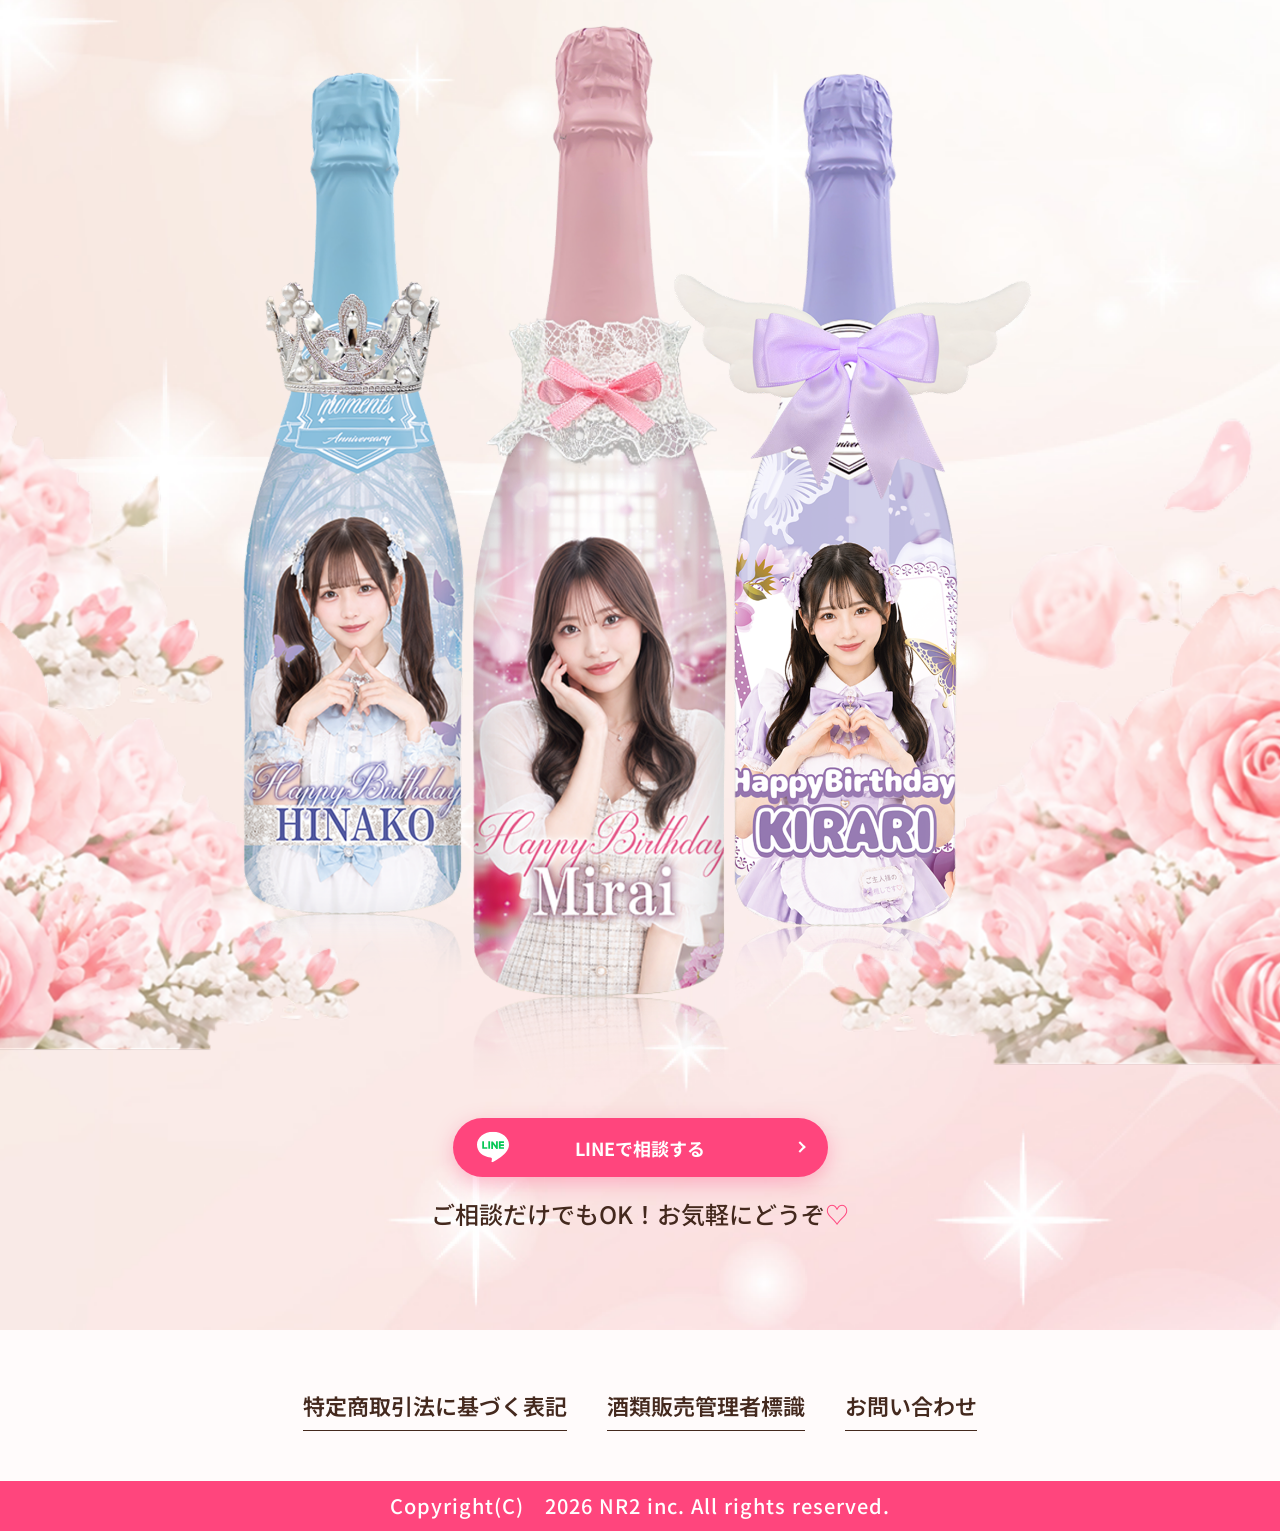
==== commit 014a23e8: "feat: add hero bottles image and adjust layout for improved presentation" ====
--- a/index.html
+++ b/index.html
@@ -59,7 +59,8 @@
         </div>
 
         <div class="bottles-container">
-          <img src="assets/bottles-group.png" alt="オリジナルシャンパン" class="bottles-group-img">
+          <img src="assets/hero-bottles.png" alt="オリジナルシャンパン（HINAKO・MIRAI・KIRARI）" class="bottles-group-img"
+            width="1000" height="1274" fetchpriority="high" decoding="async">
         </div>
       </div>
     </header>
--- a/style.css
+++ b/style.css
@@ -146,7 +146,8 @@
   display: block;
   filter: drop-shadow(0 15px 25px rgba(0, 0, 0, 0.08));
   transition: transform 0.4s cubic-bezier(0.165, 0.84, 0.44, 1);
-  margin-left: 24px;
+  /* 中央（ピンク）のボトルがコンテナ中央に来るよう、左側リボン分を補正 */
+  margin-left: -4.8%;
 }
 
 .bottles-group-img:hover {
@@ -4110,7 +4111,7 @@
   }
 
   .hero-info-container {
-    margin-top: -50px;
+    margin-top: -35px;
   }
 
   .not-show {
@@ -4950,13 +4951,10 @@
 
   .hero-info-container {
 
-    margin-top: -50px;
-  }
-
-  .bottles-group-img {
-
-    margin-left: 24px;
-  }
+    margin-top: -35px;
+  }
+
+
 
   .badges-row {
     margin-bottom: 16px;
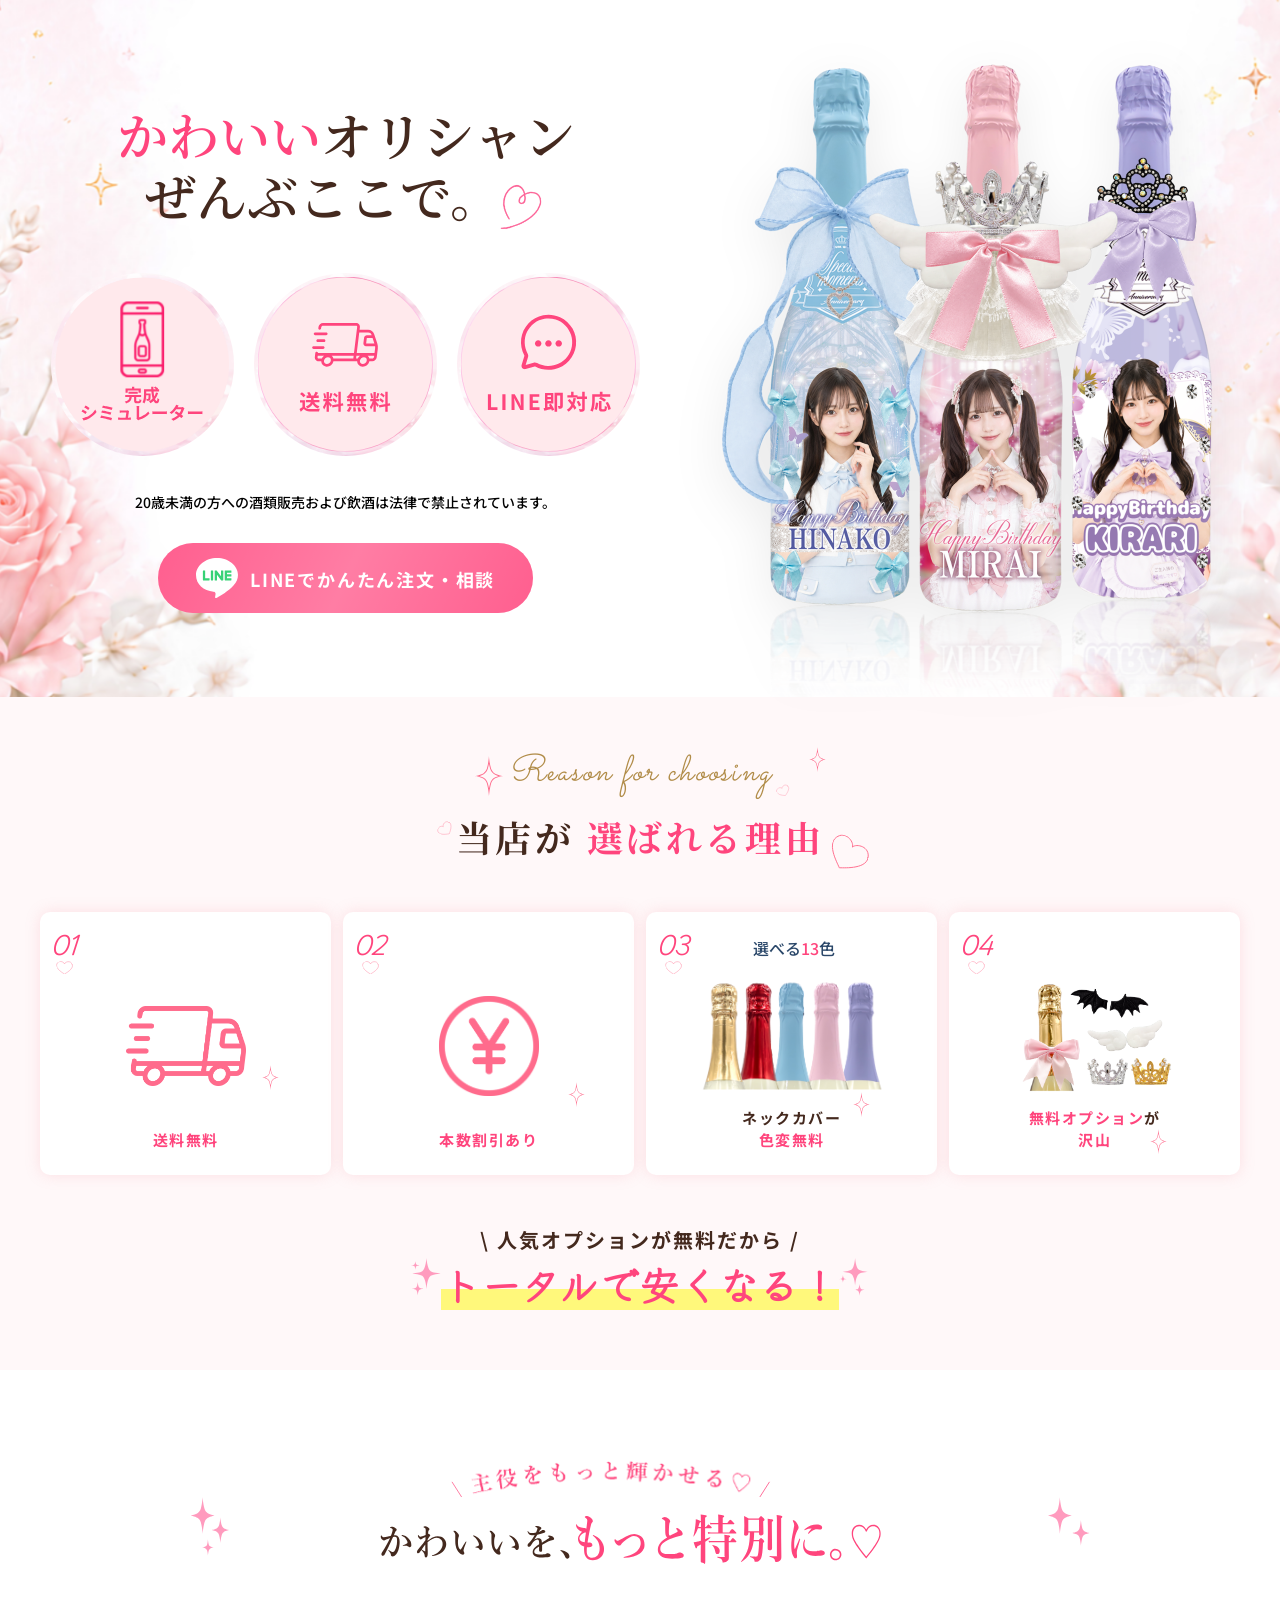
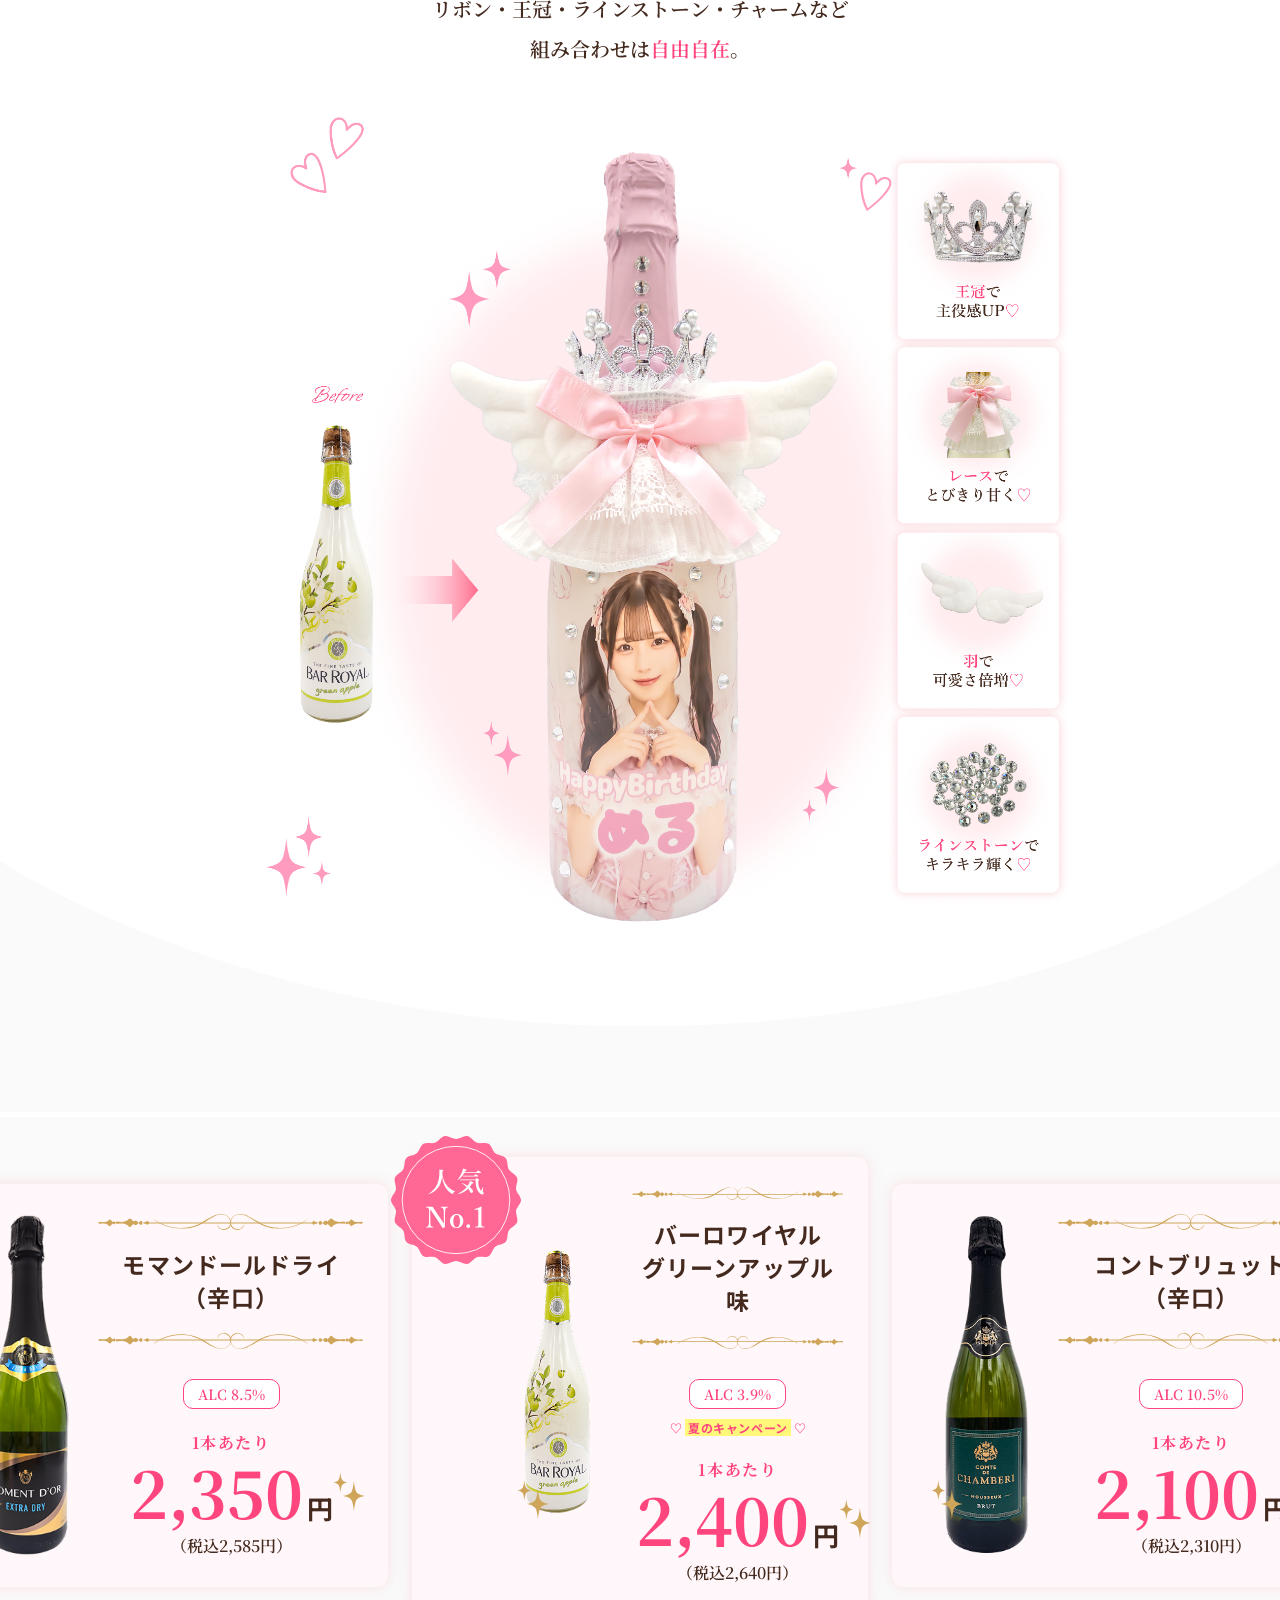
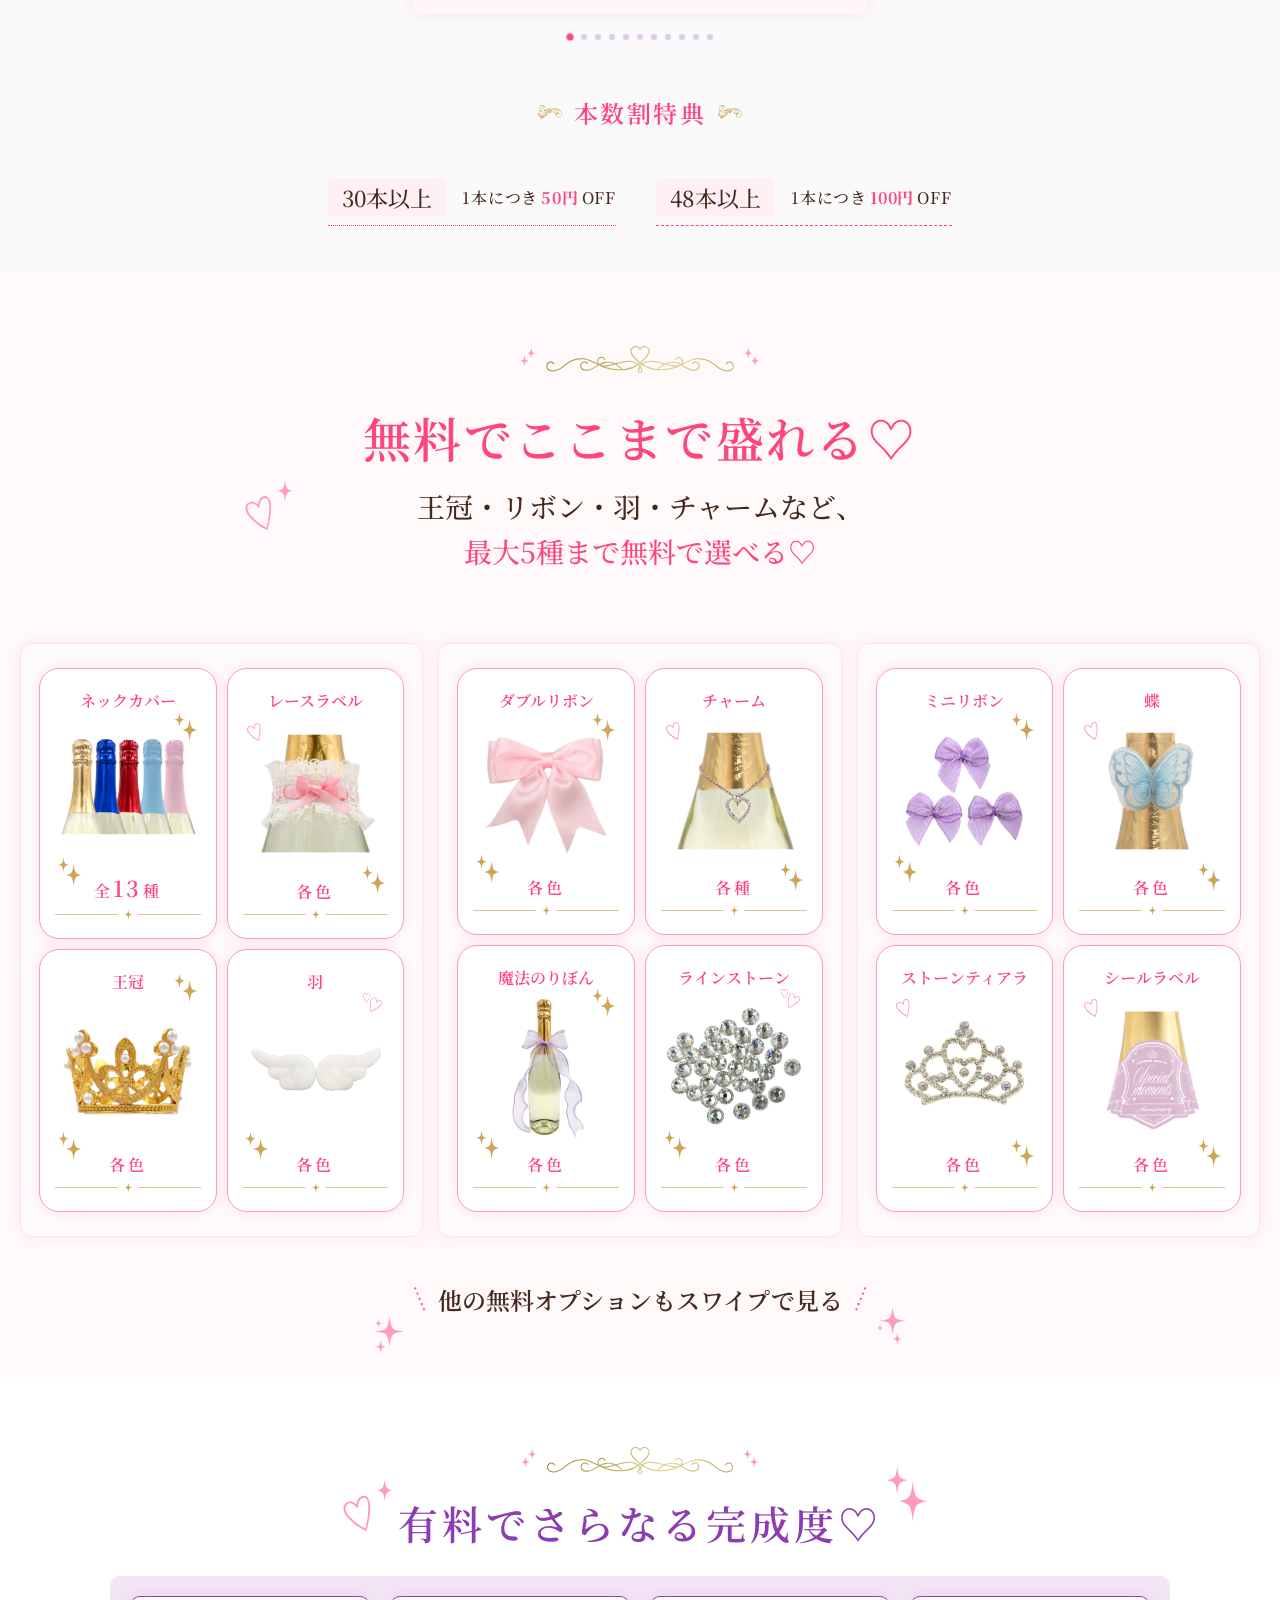
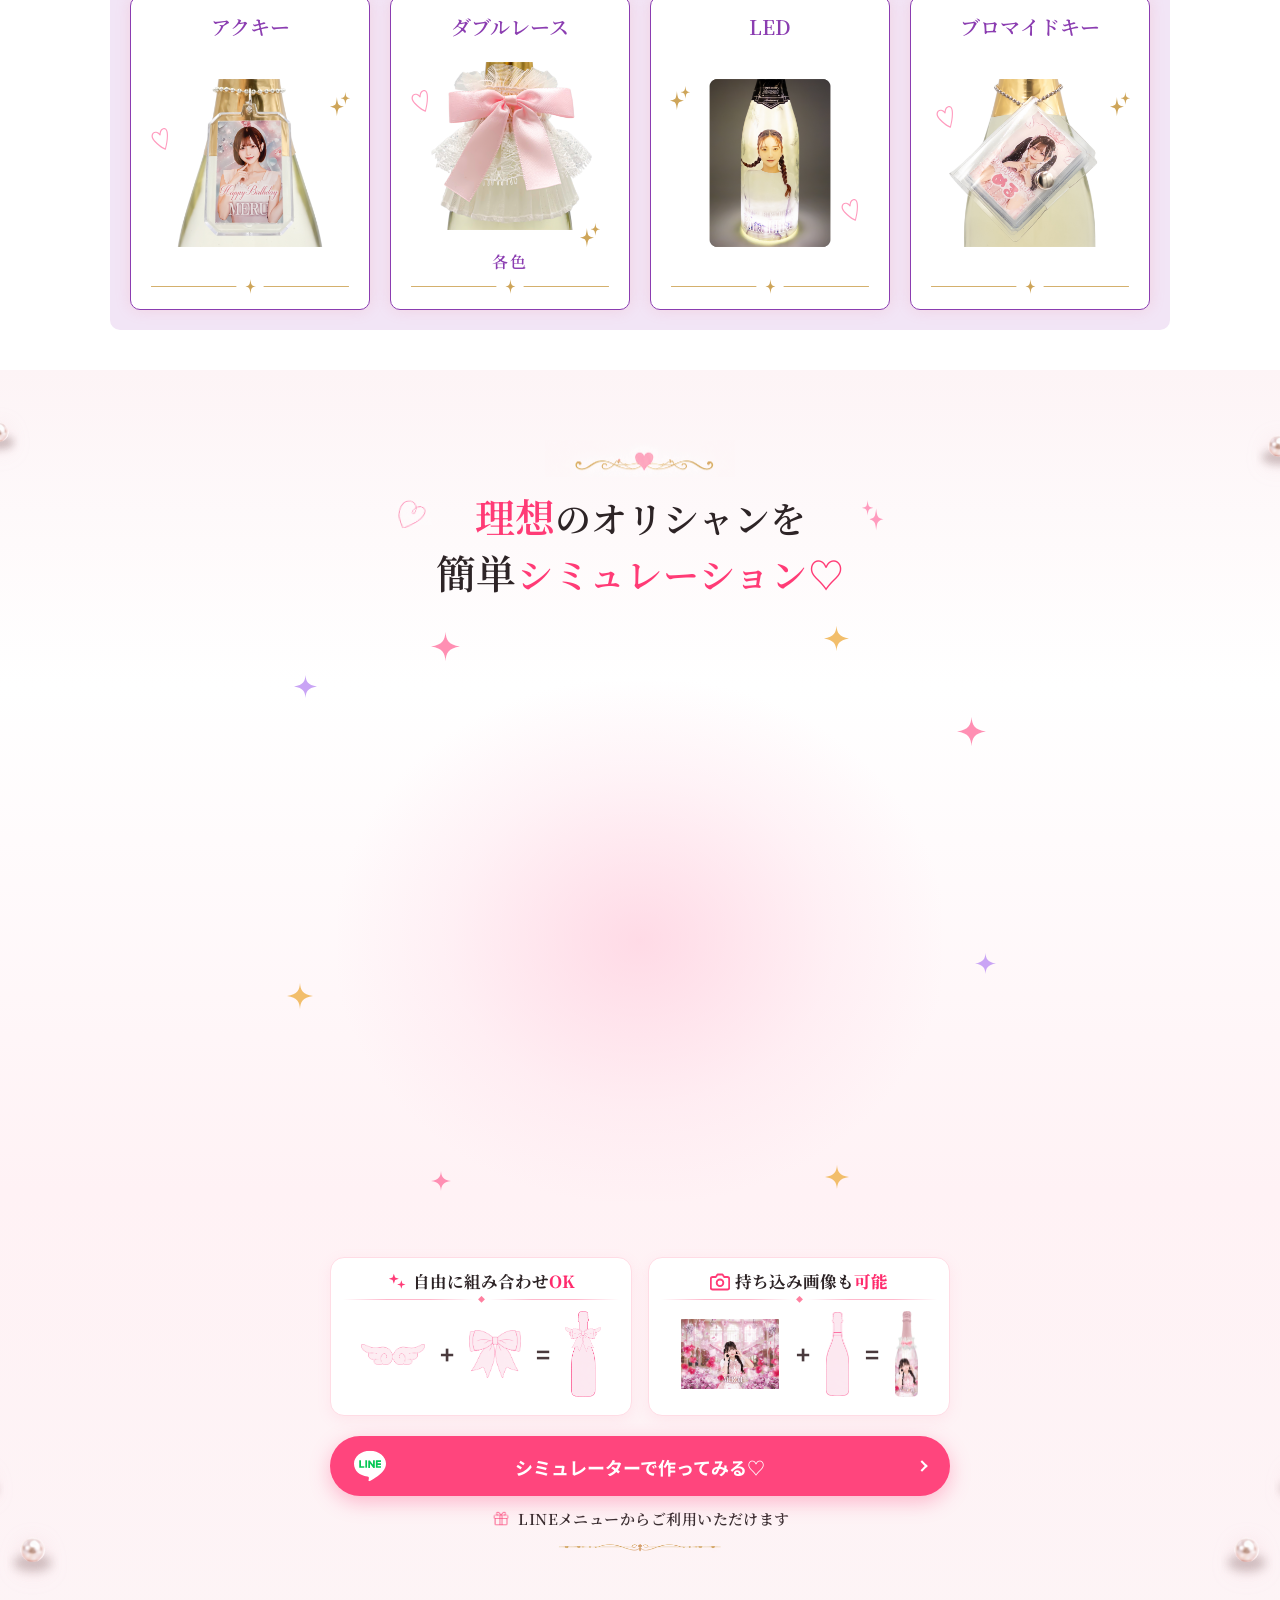
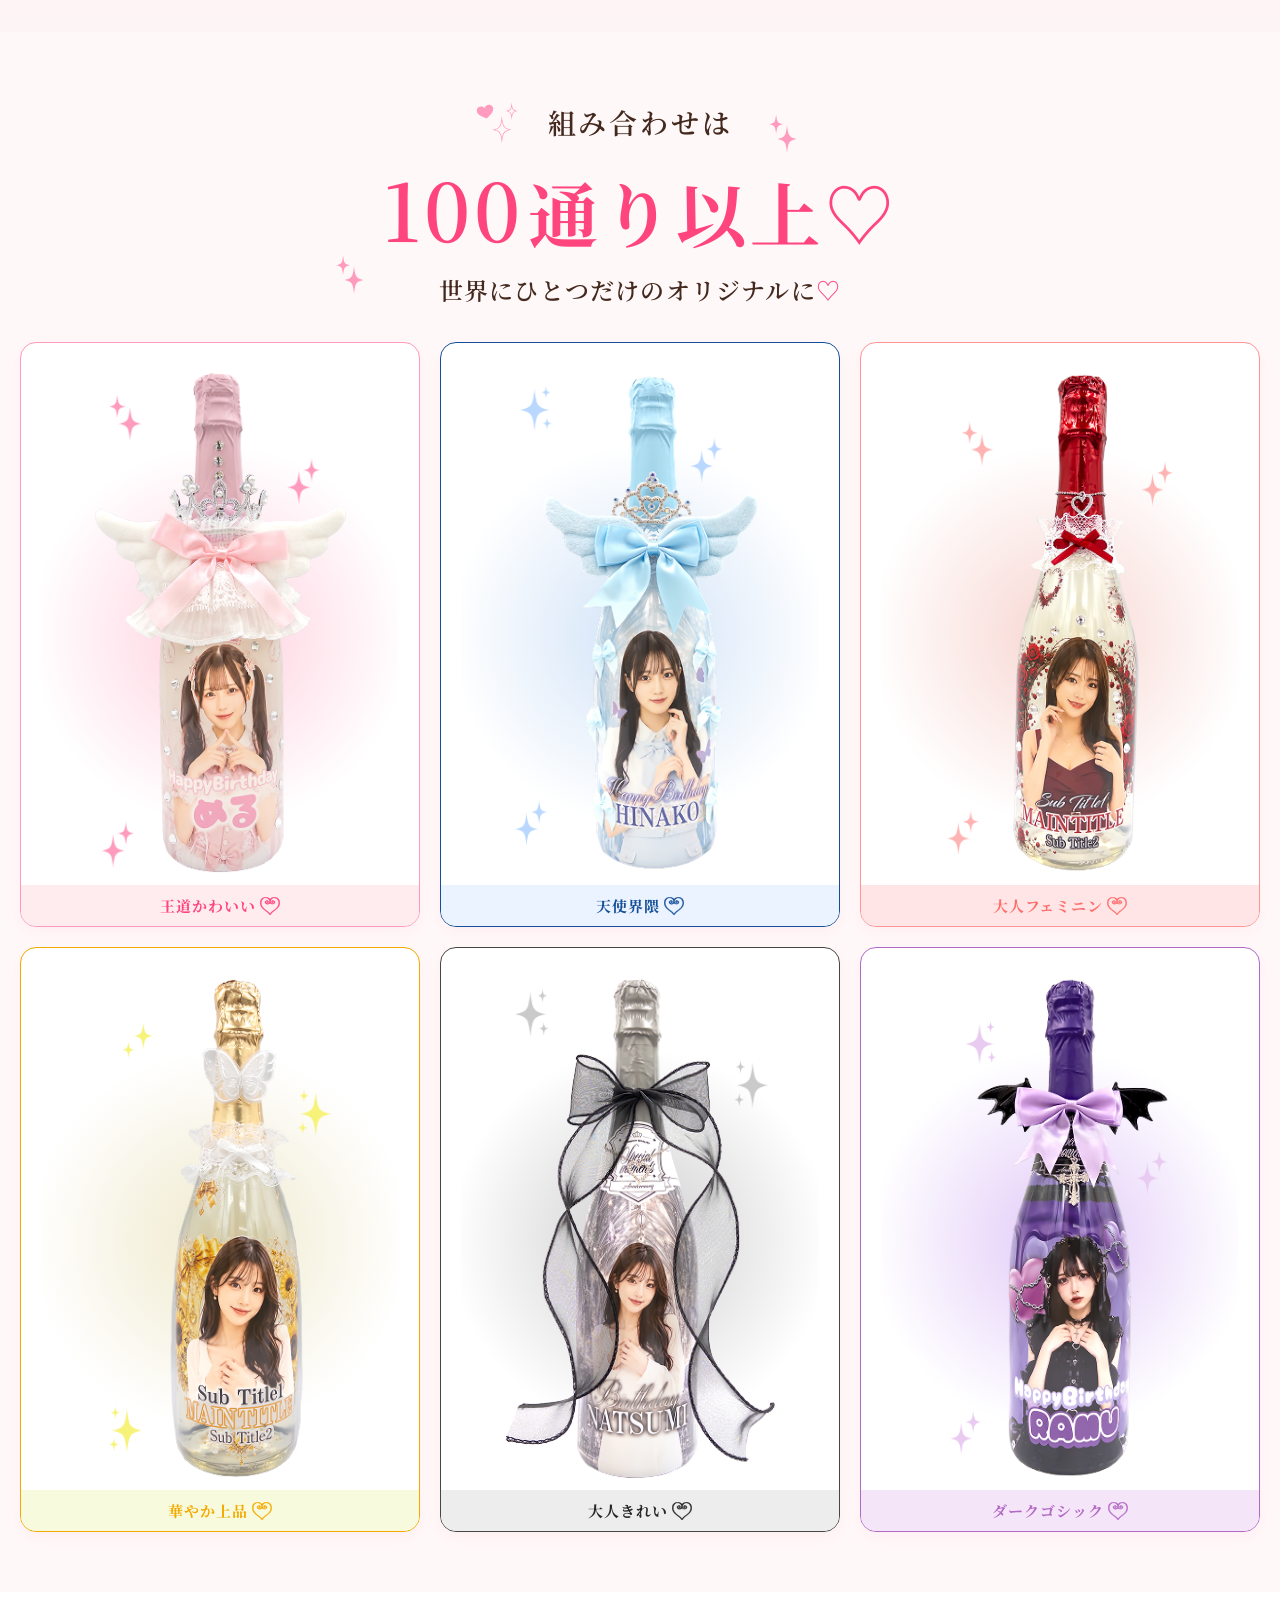
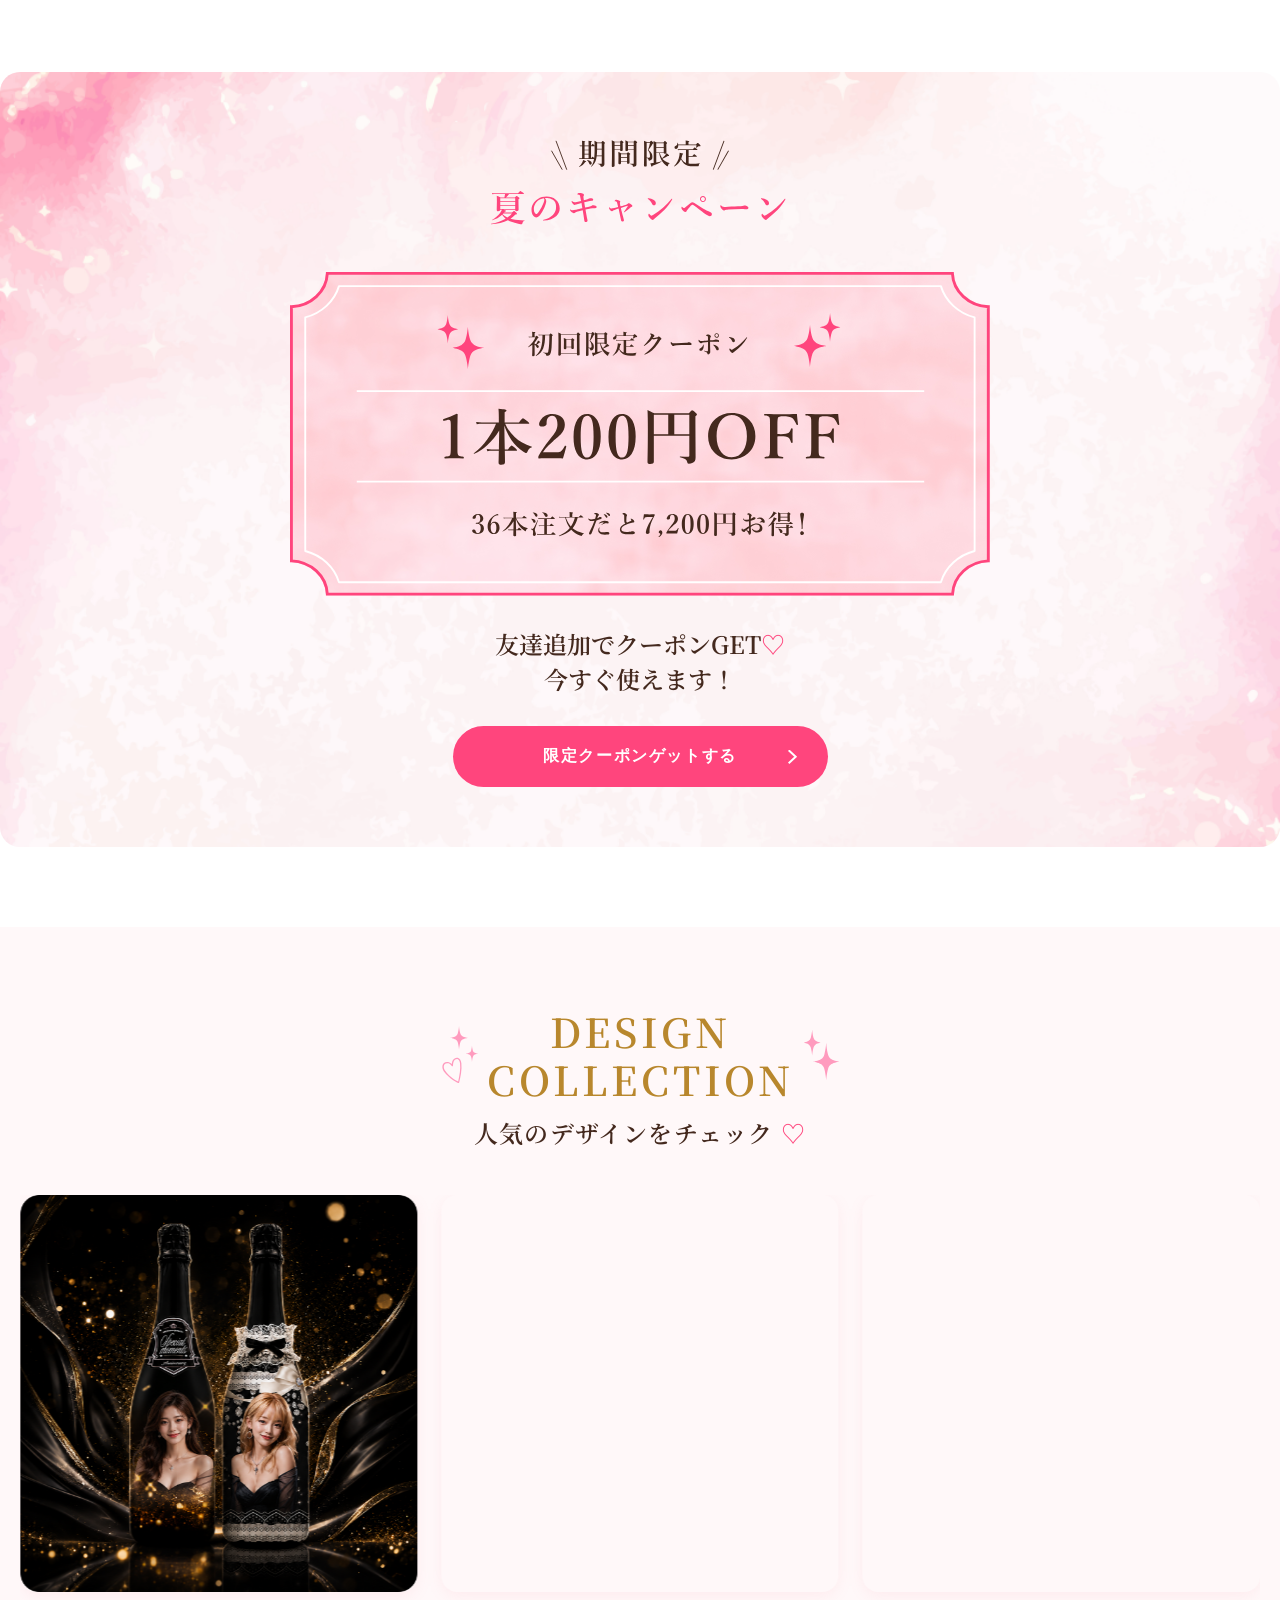
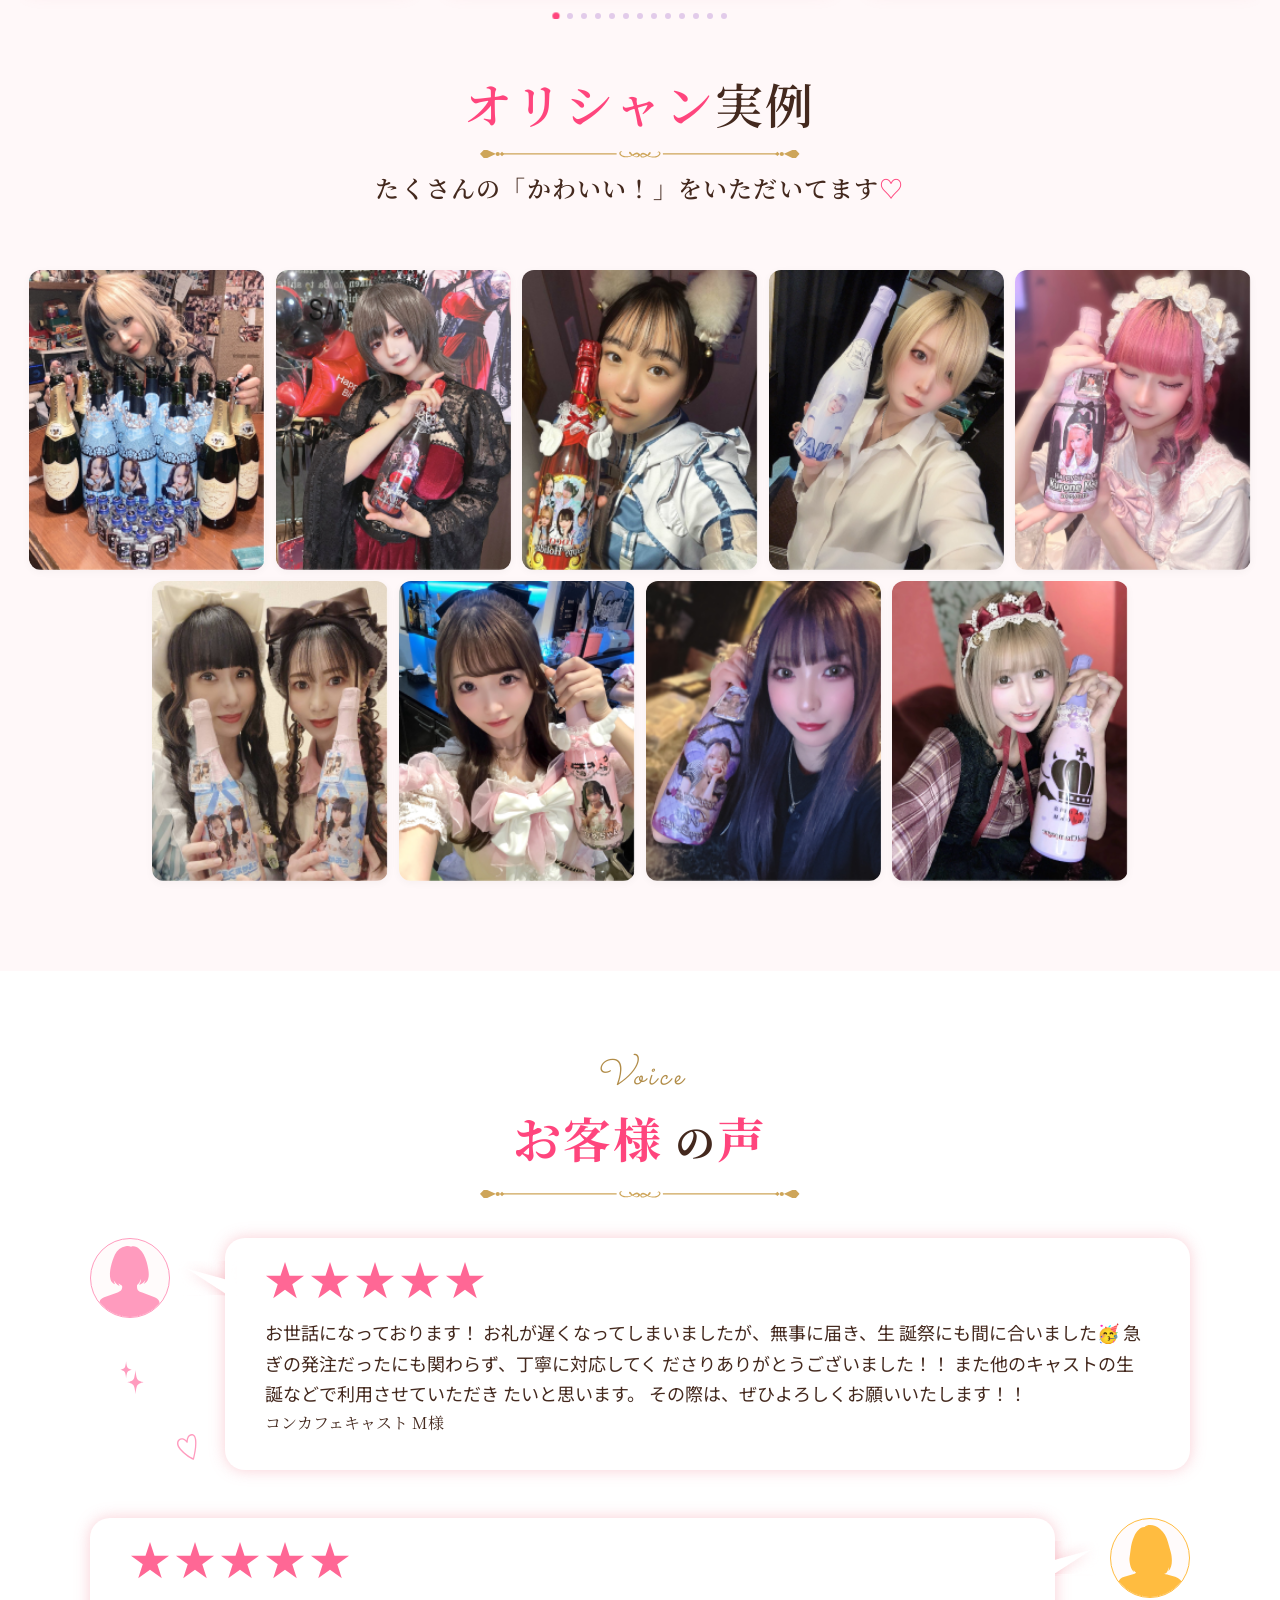
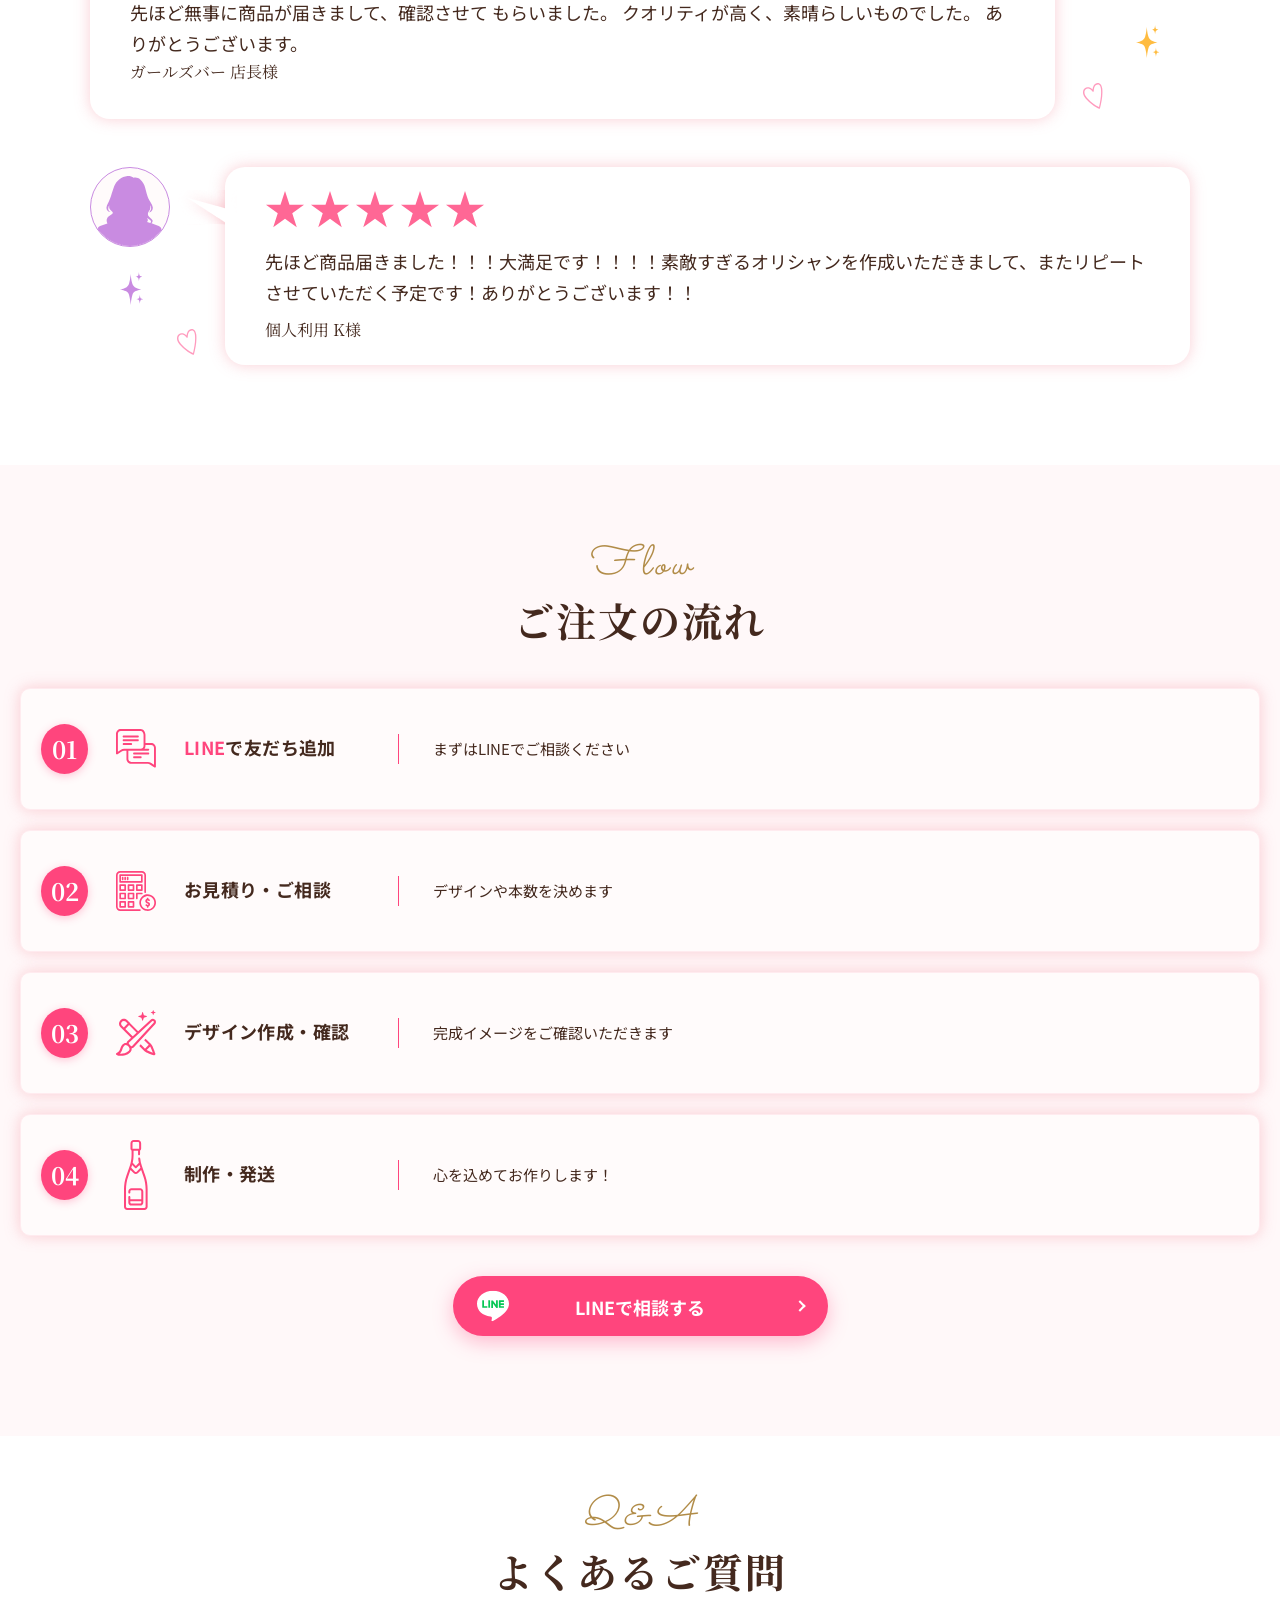
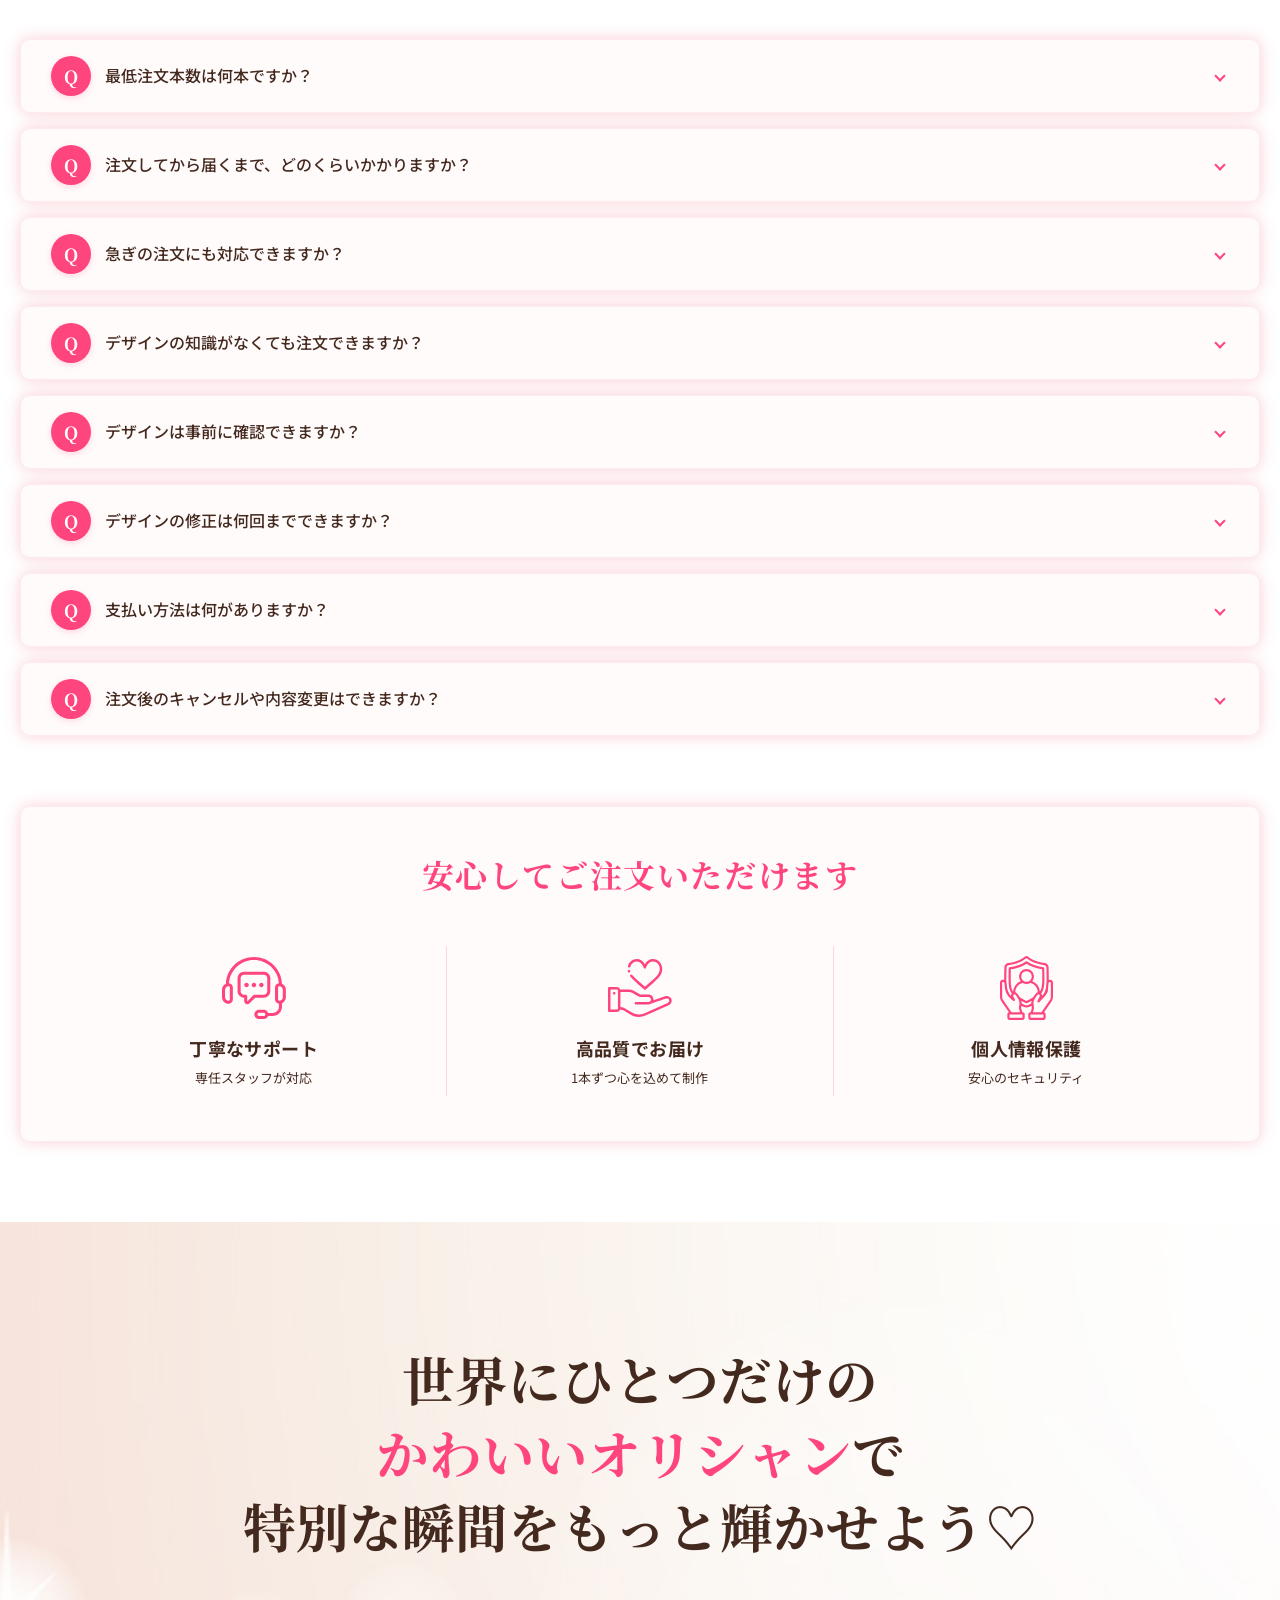
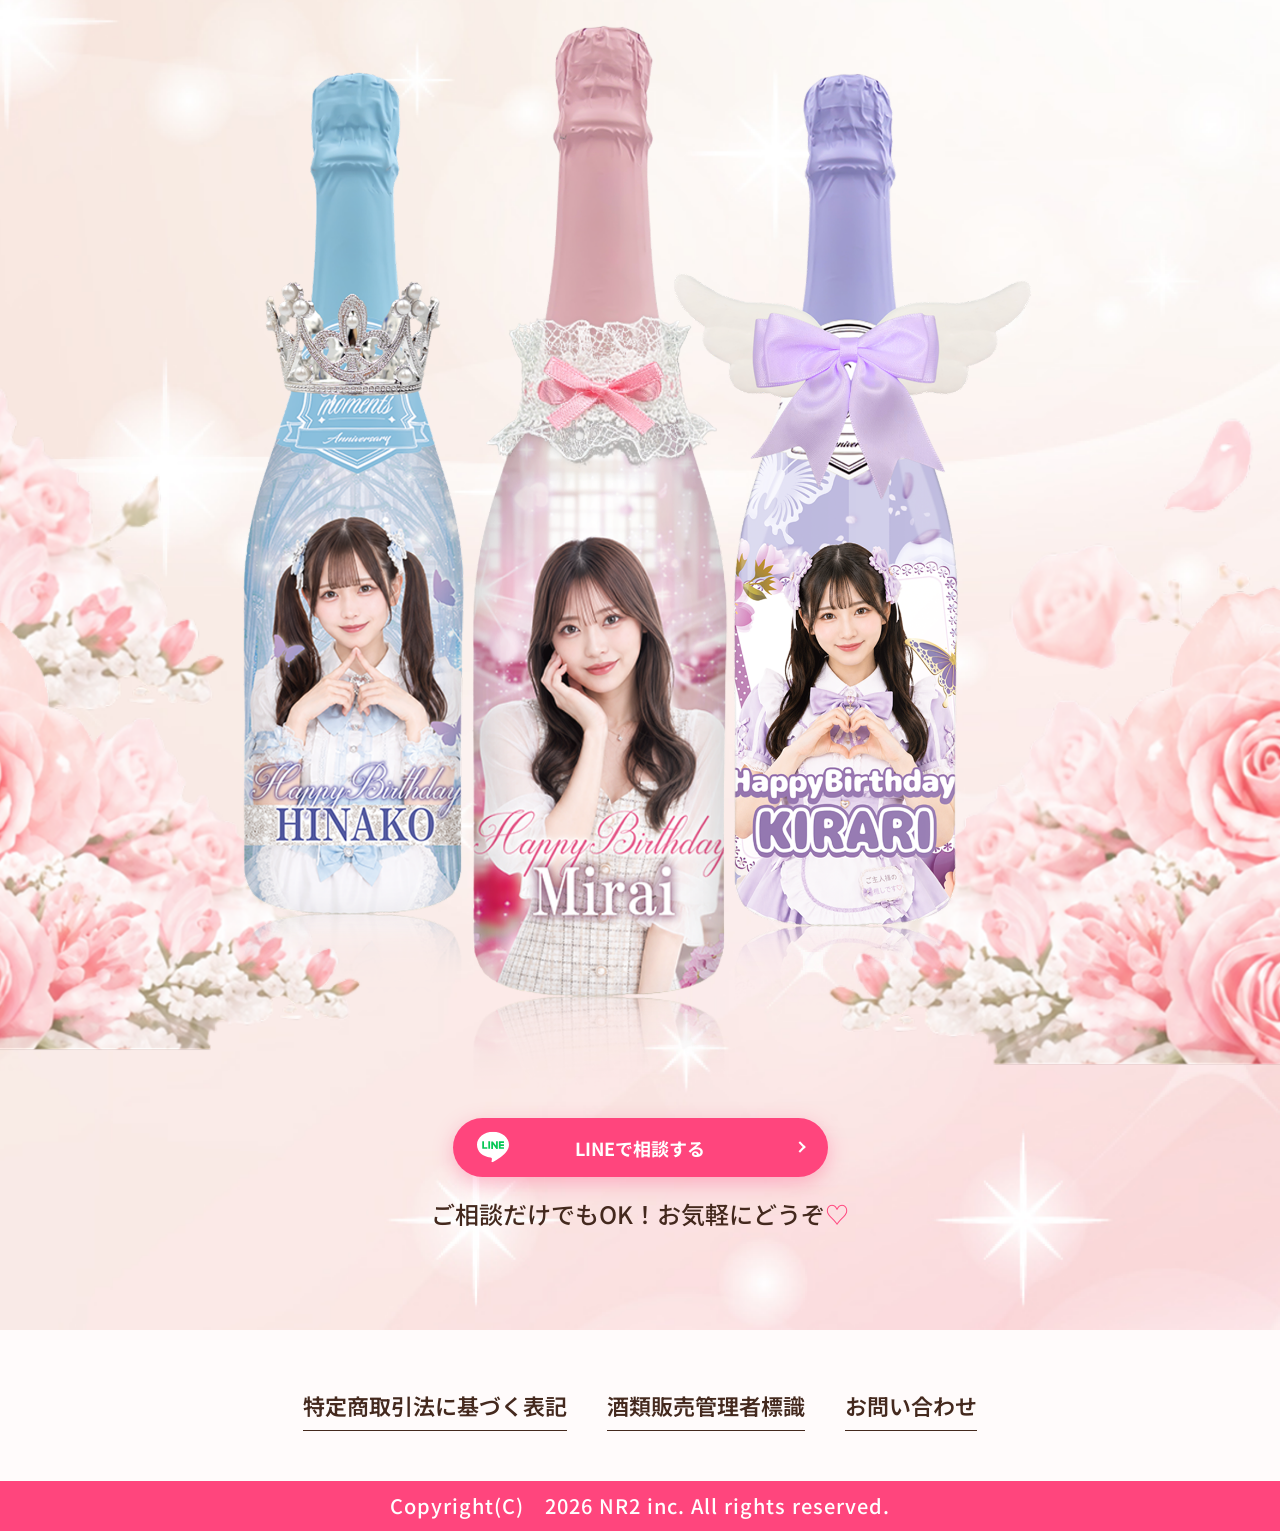
==== commit 98c060a9: "feat: add mobile bottle circle asset and update hero image source" ====
--- a/index.html
+++ b/index.html
@@ -35,7 +35,7 @@
           <div class="hero-info-container">
             <div class="badges-row">
               <div class="badges-card">
-                <img src="assets/bottle-circle.svg" alt="">
+                <img src="assets/bottle-circle-mobile.svg" alt="">
               </div>
               <div class="badges-card">
                 <img src="assets/bottle-circle-2.svg" alt="">
@@ -764,11 +764,13 @@
             <span class="sim-showcase-glow" aria-hidden="true"></span>
 
             <img src="assets-new/sim-bottle-blue.png" alt="ブルーのオリシャン完成イメージ（MIKU Anniversary）"
-              class="sim-showcase-bottle sim-showcase-bottle-left" width="600" height="1162" loading="lazy" decoding="async">
-            <img src="assets-new/sim-phone.png" alt="オリシャン簡単シミュレーター画面"
-              class="sim-showcase-phone" width="720" height="1276" loading="lazy" decoding="async">
+              class="sim-showcase-bottle sim-showcase-bottle-left" width="600" height="1162" loading="lazy"
+              decoding="async">
+            <img src="assets-new/sim-phone.png" alt="オリシャン簡単シミュレーター画面" class="sim-showcase-phone" width="720"
+              height="1276" loading="lazy" decoding="async">
             <img src="assets-new/sim-bottle-purple.png" alt="パープルのオリシャン完成イメージ（Happy Birthday MINA）"
-              class="sim-showcase-bottle sim-showcase-bottle-right" width="600" height="1162" loading="lazy" decoding="async">
+              class="sim-showcase-bottle sim-showcase-bottle-right" width="600" height="1162" loading="lazy"
+              decoding="async">
 
             <span class="sim-sparkle sim-sparkle-1" aria-hidden="true"></span>
             <span class="sim-sparkle sim-sparkle-2" aria-hidden="true"></span>
